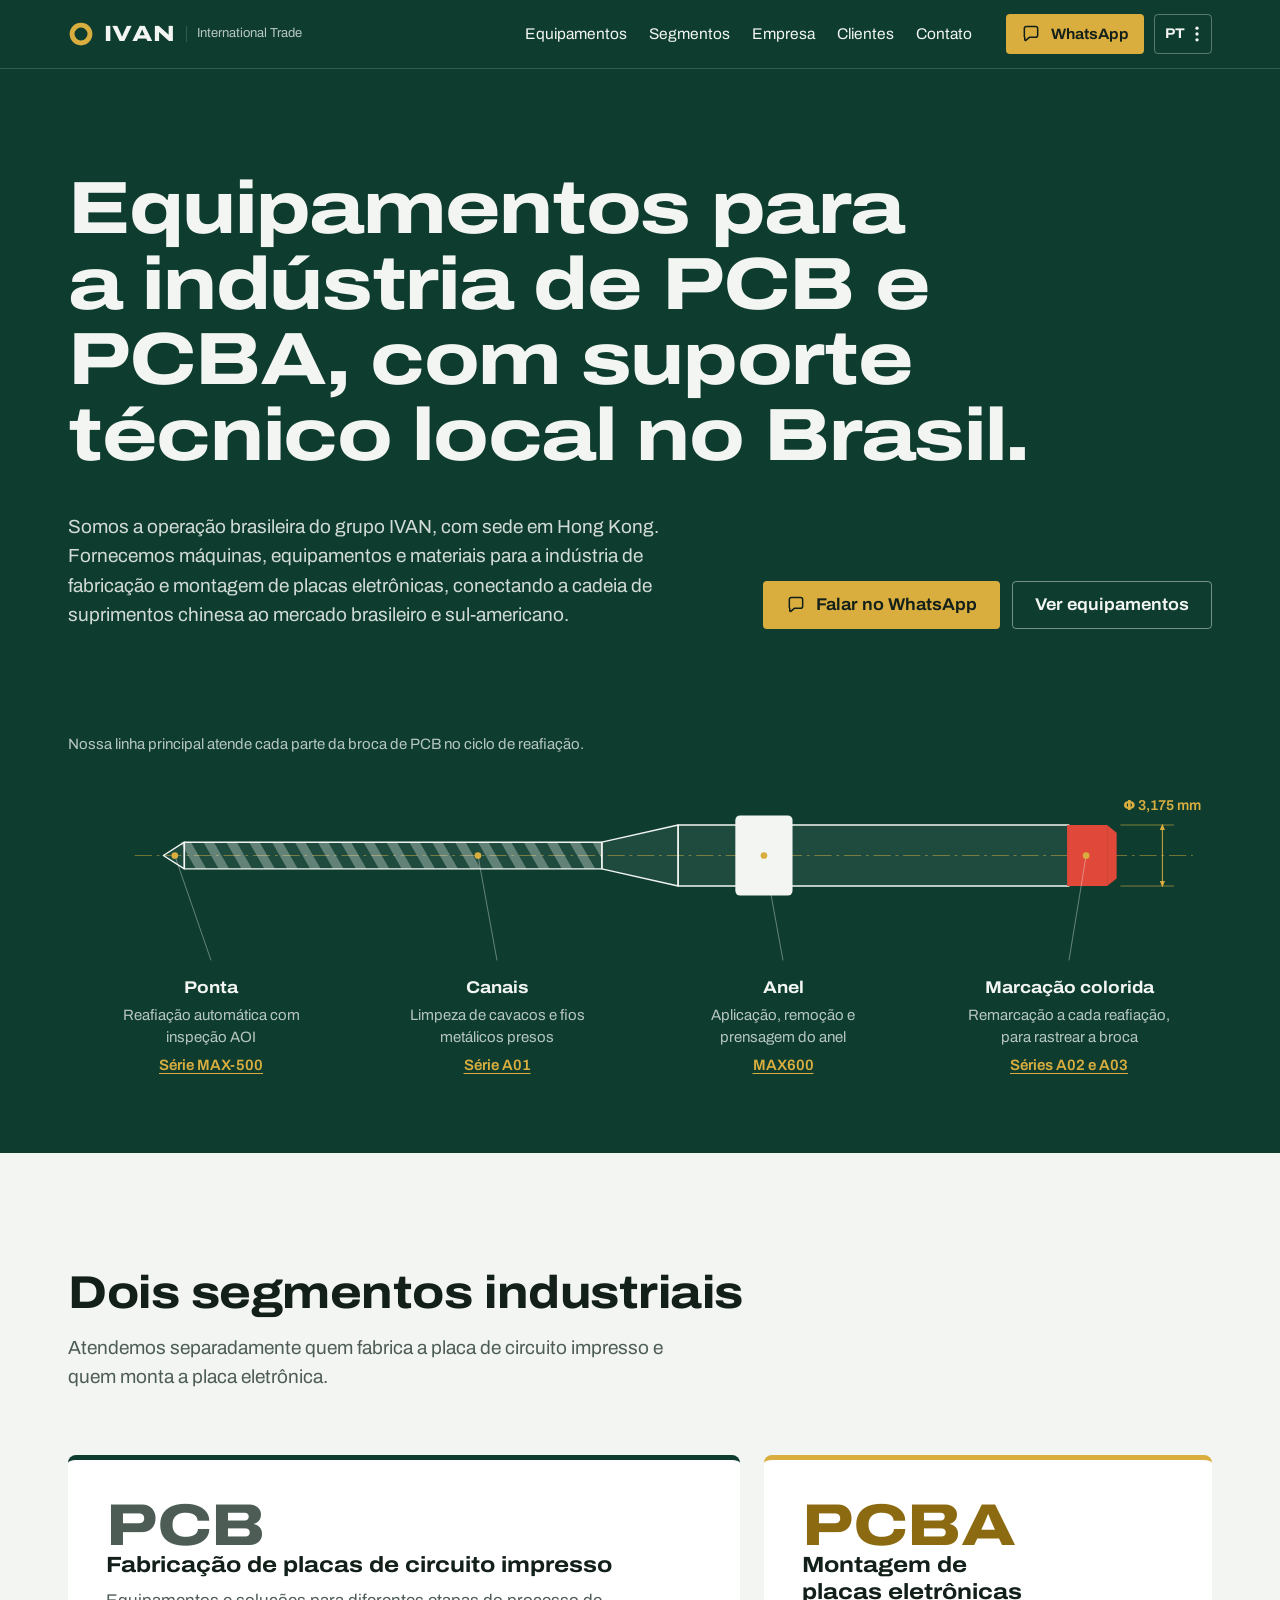
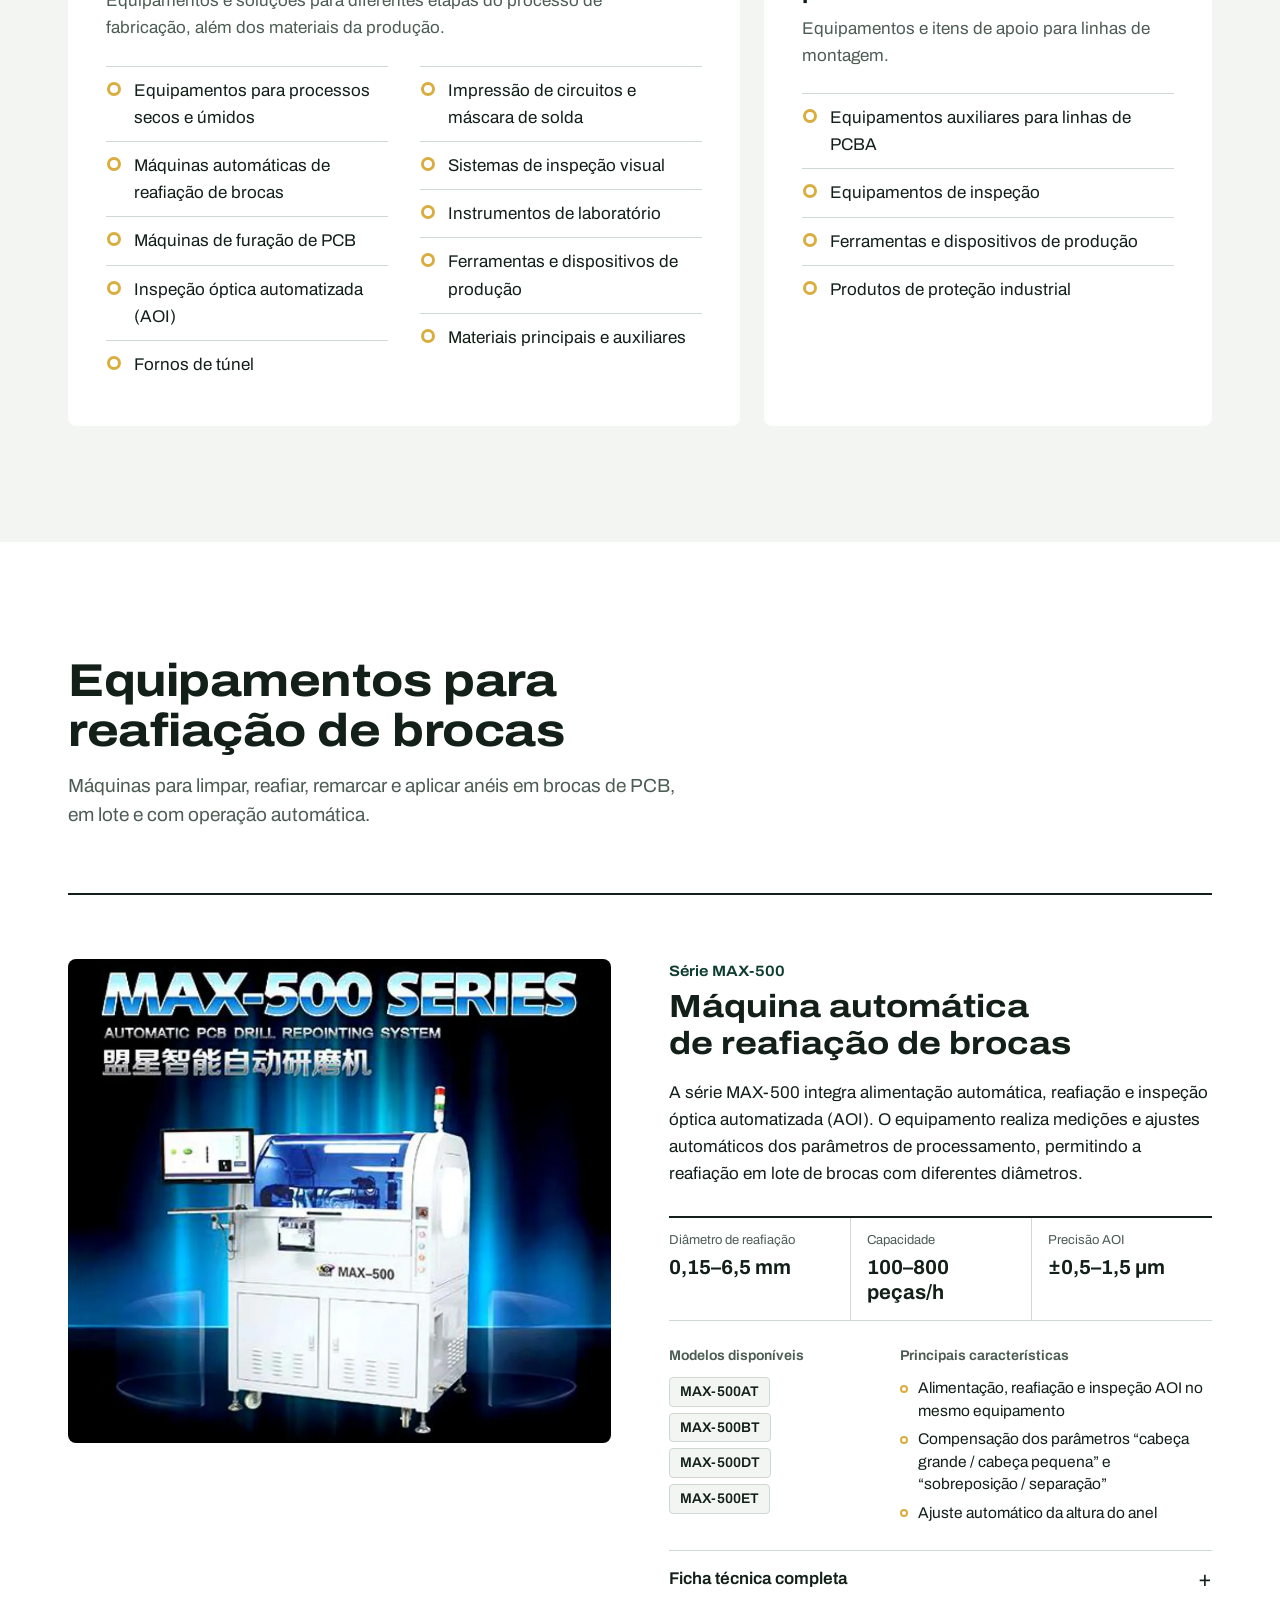
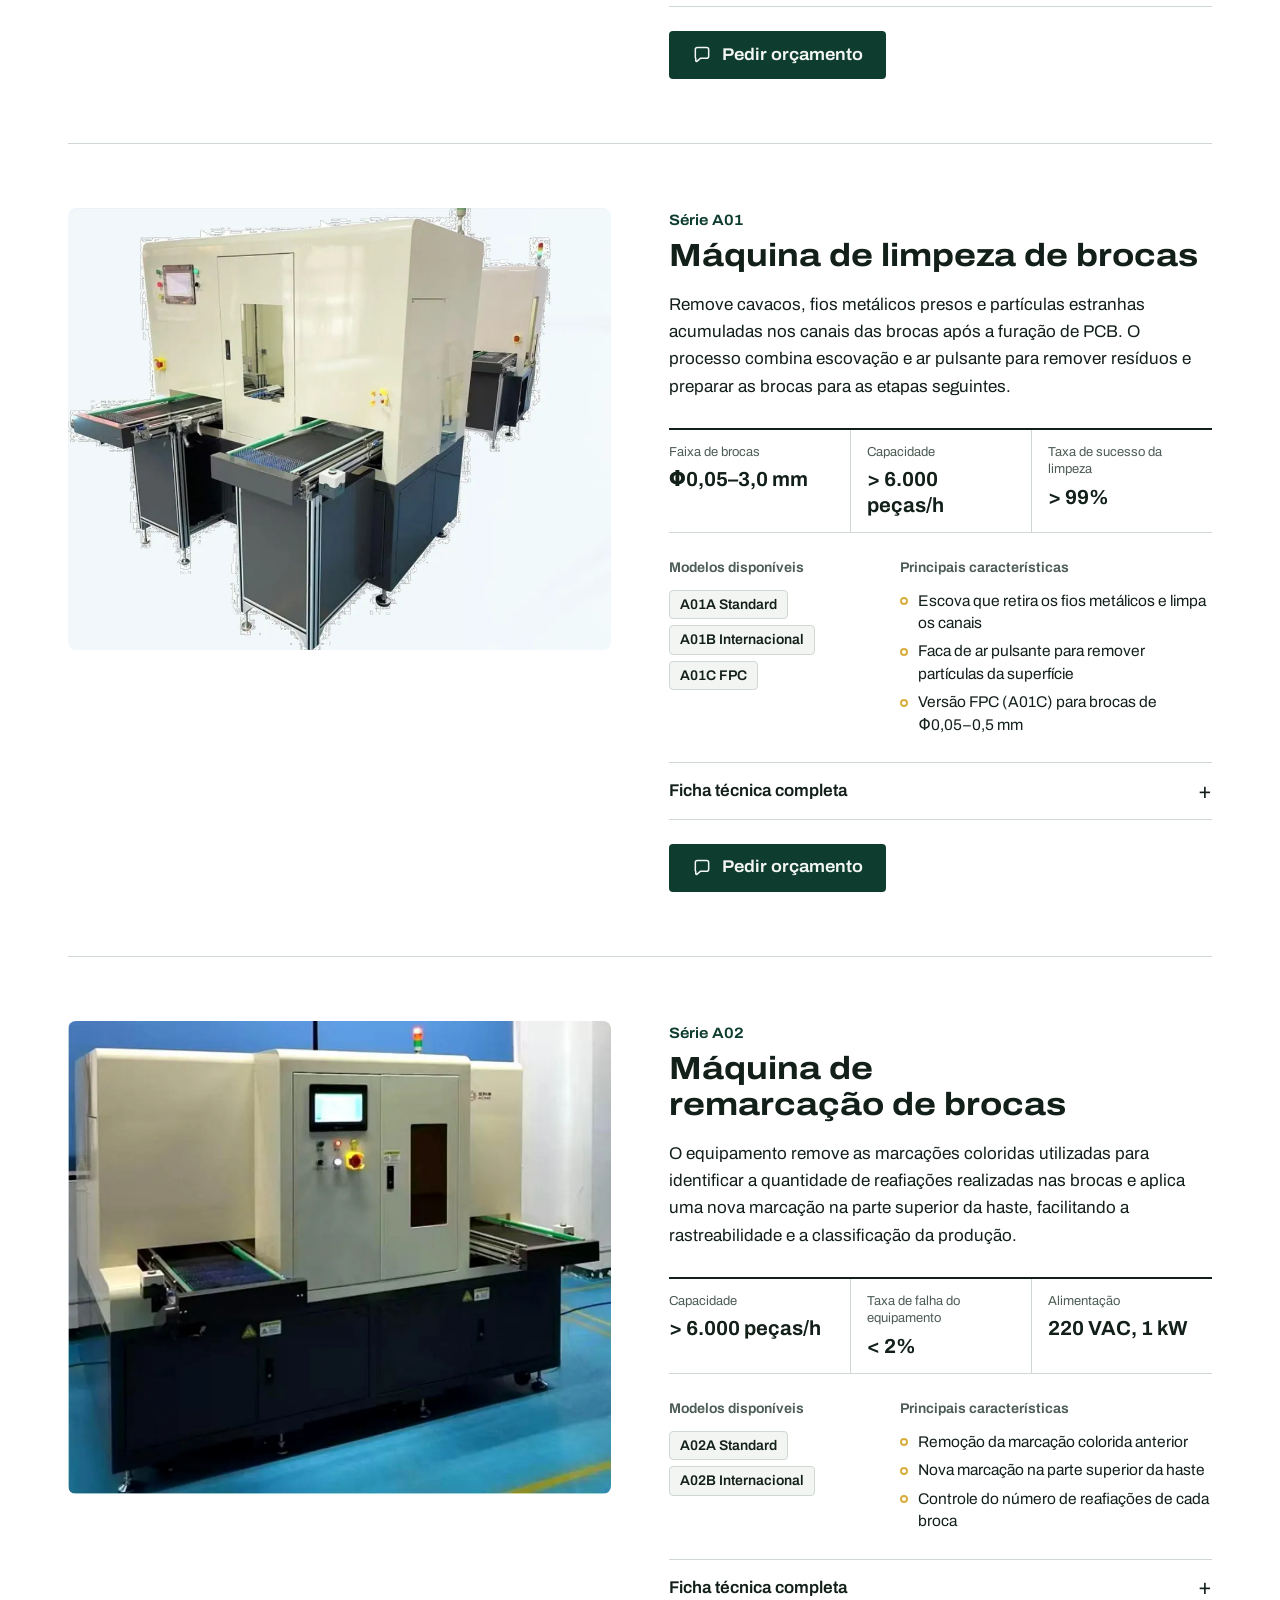
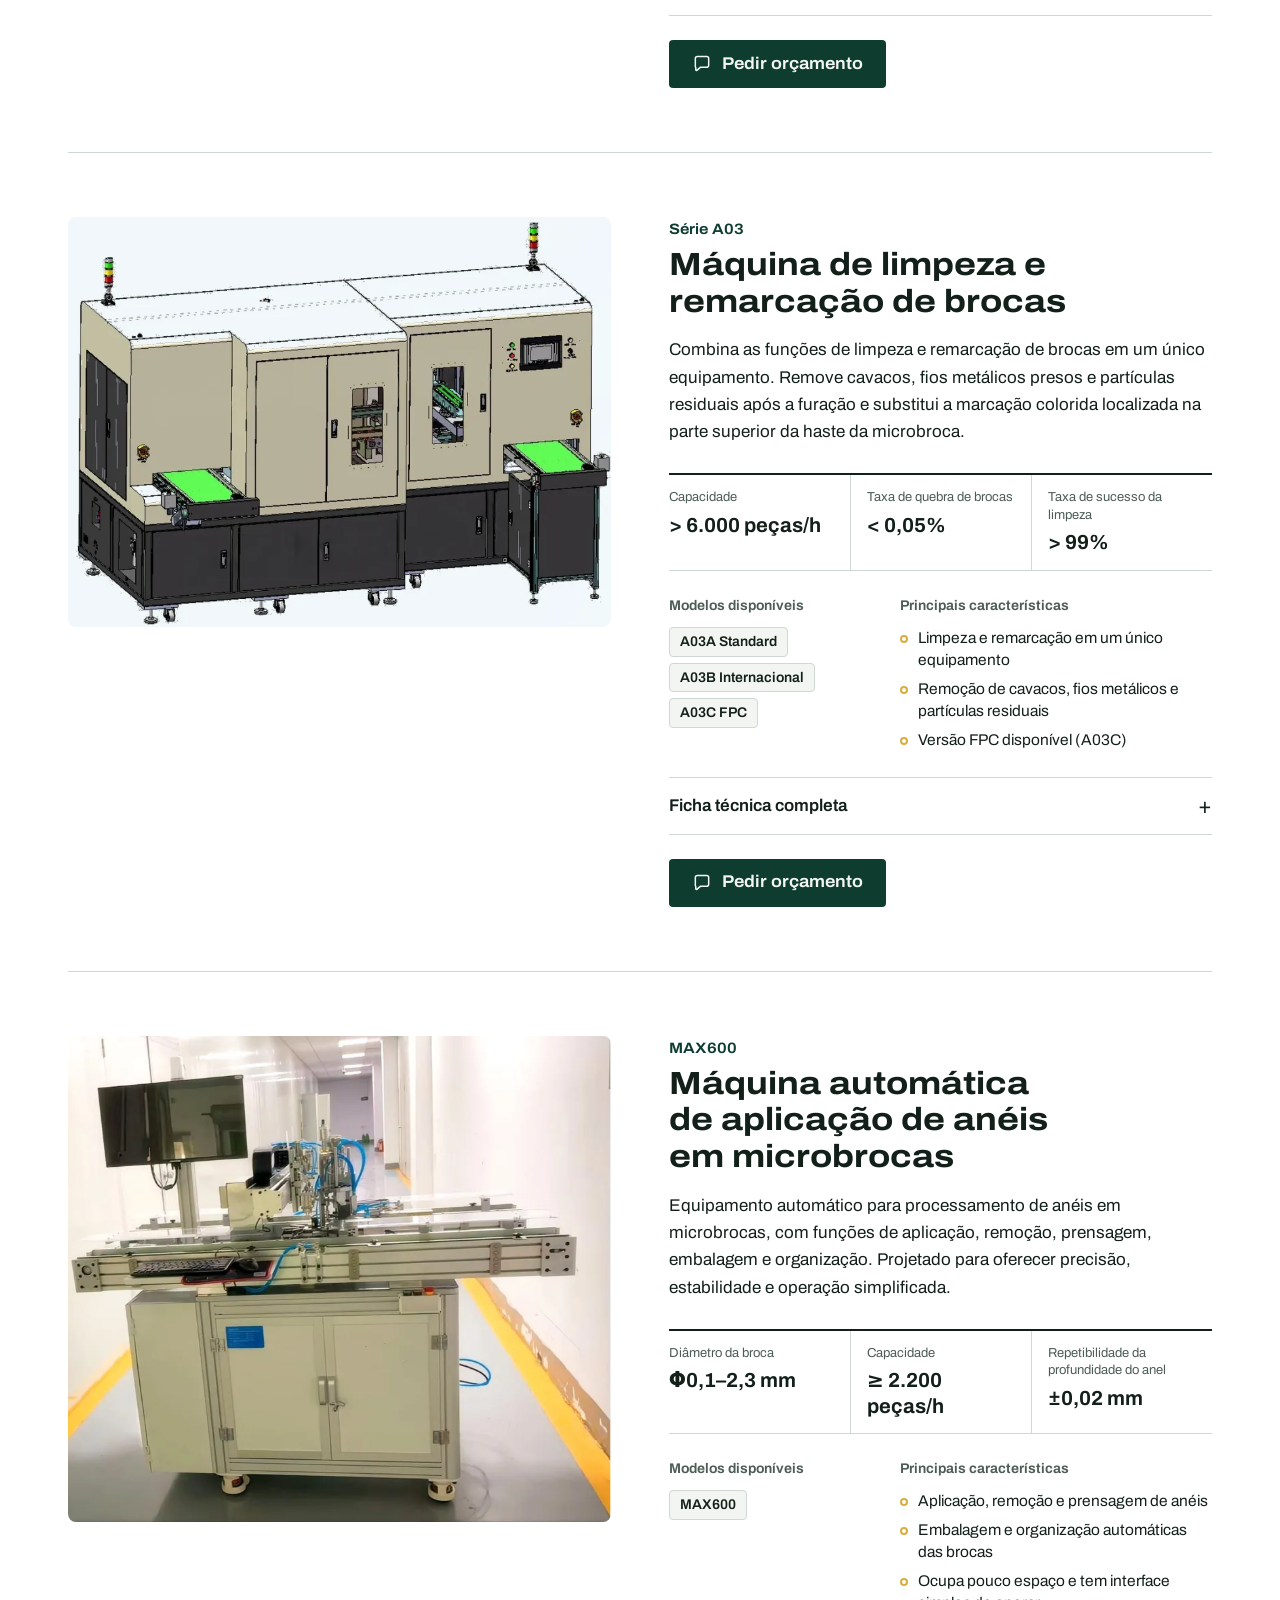
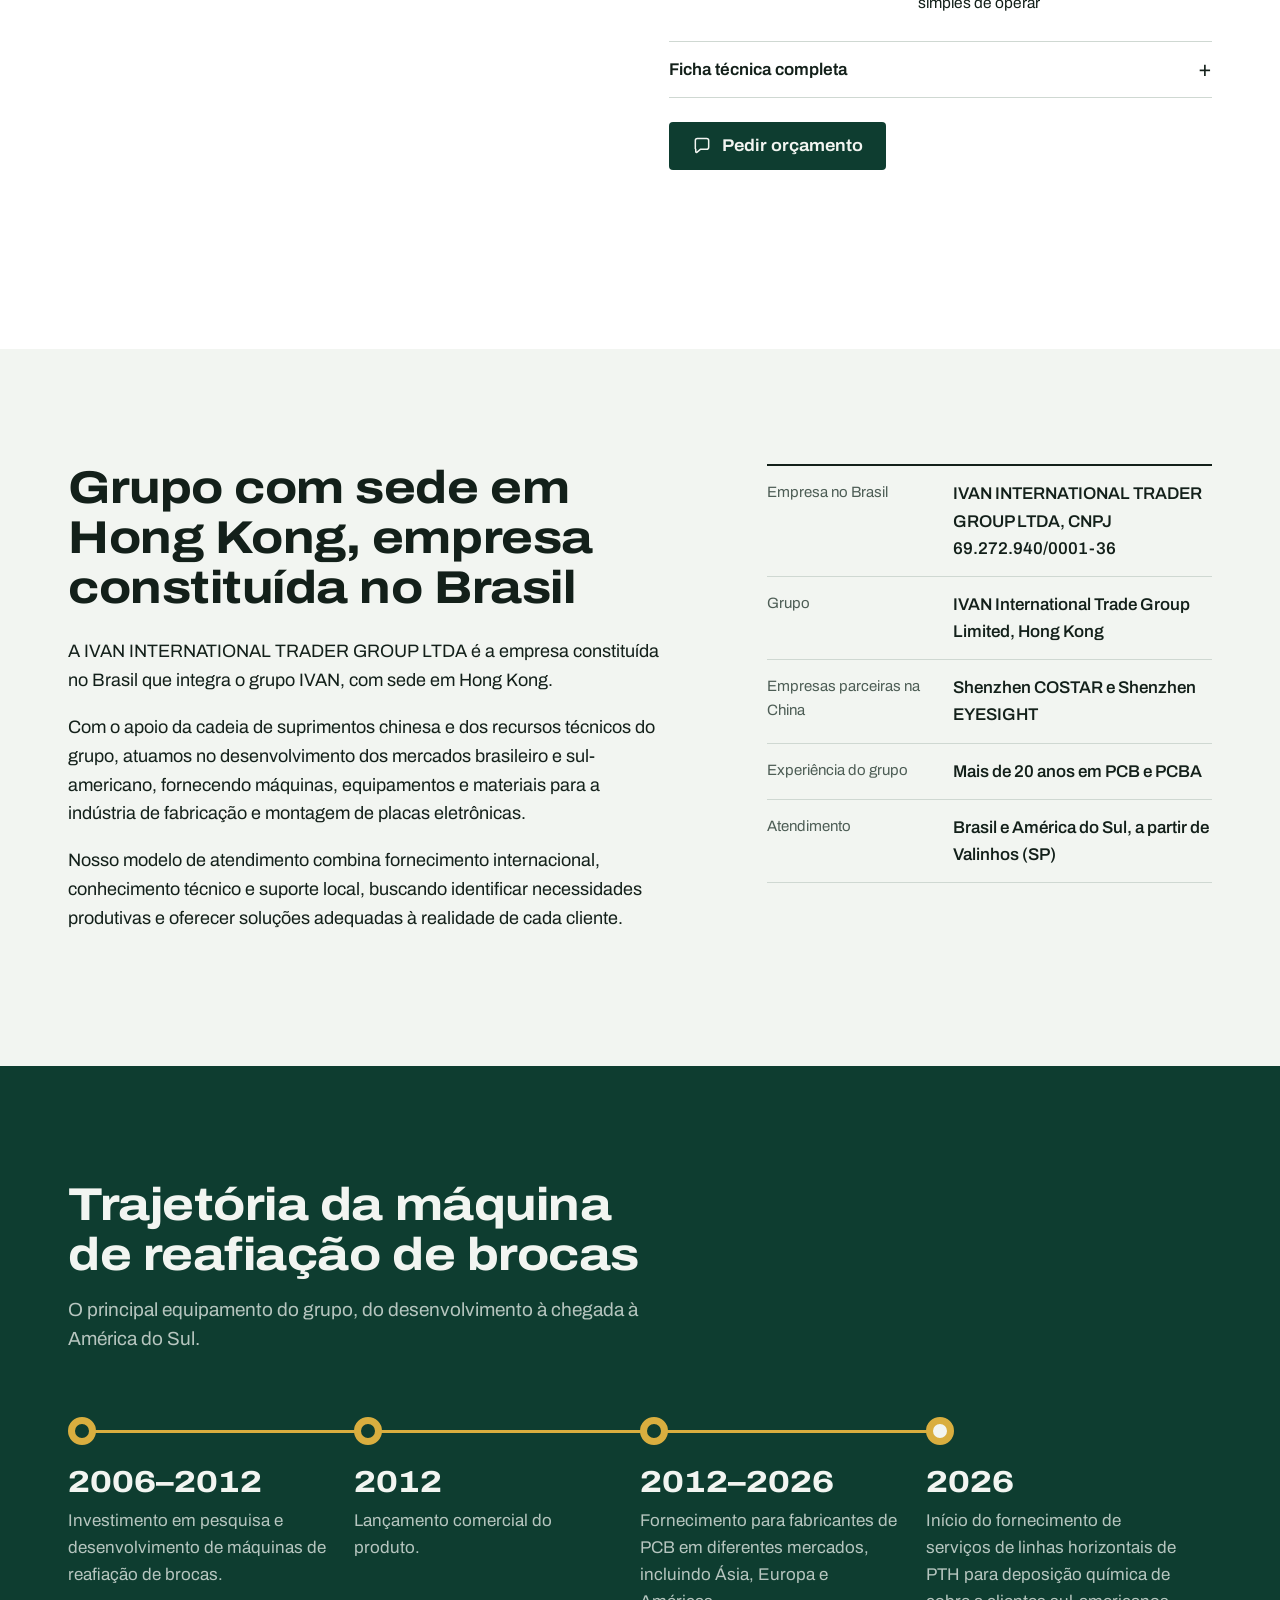
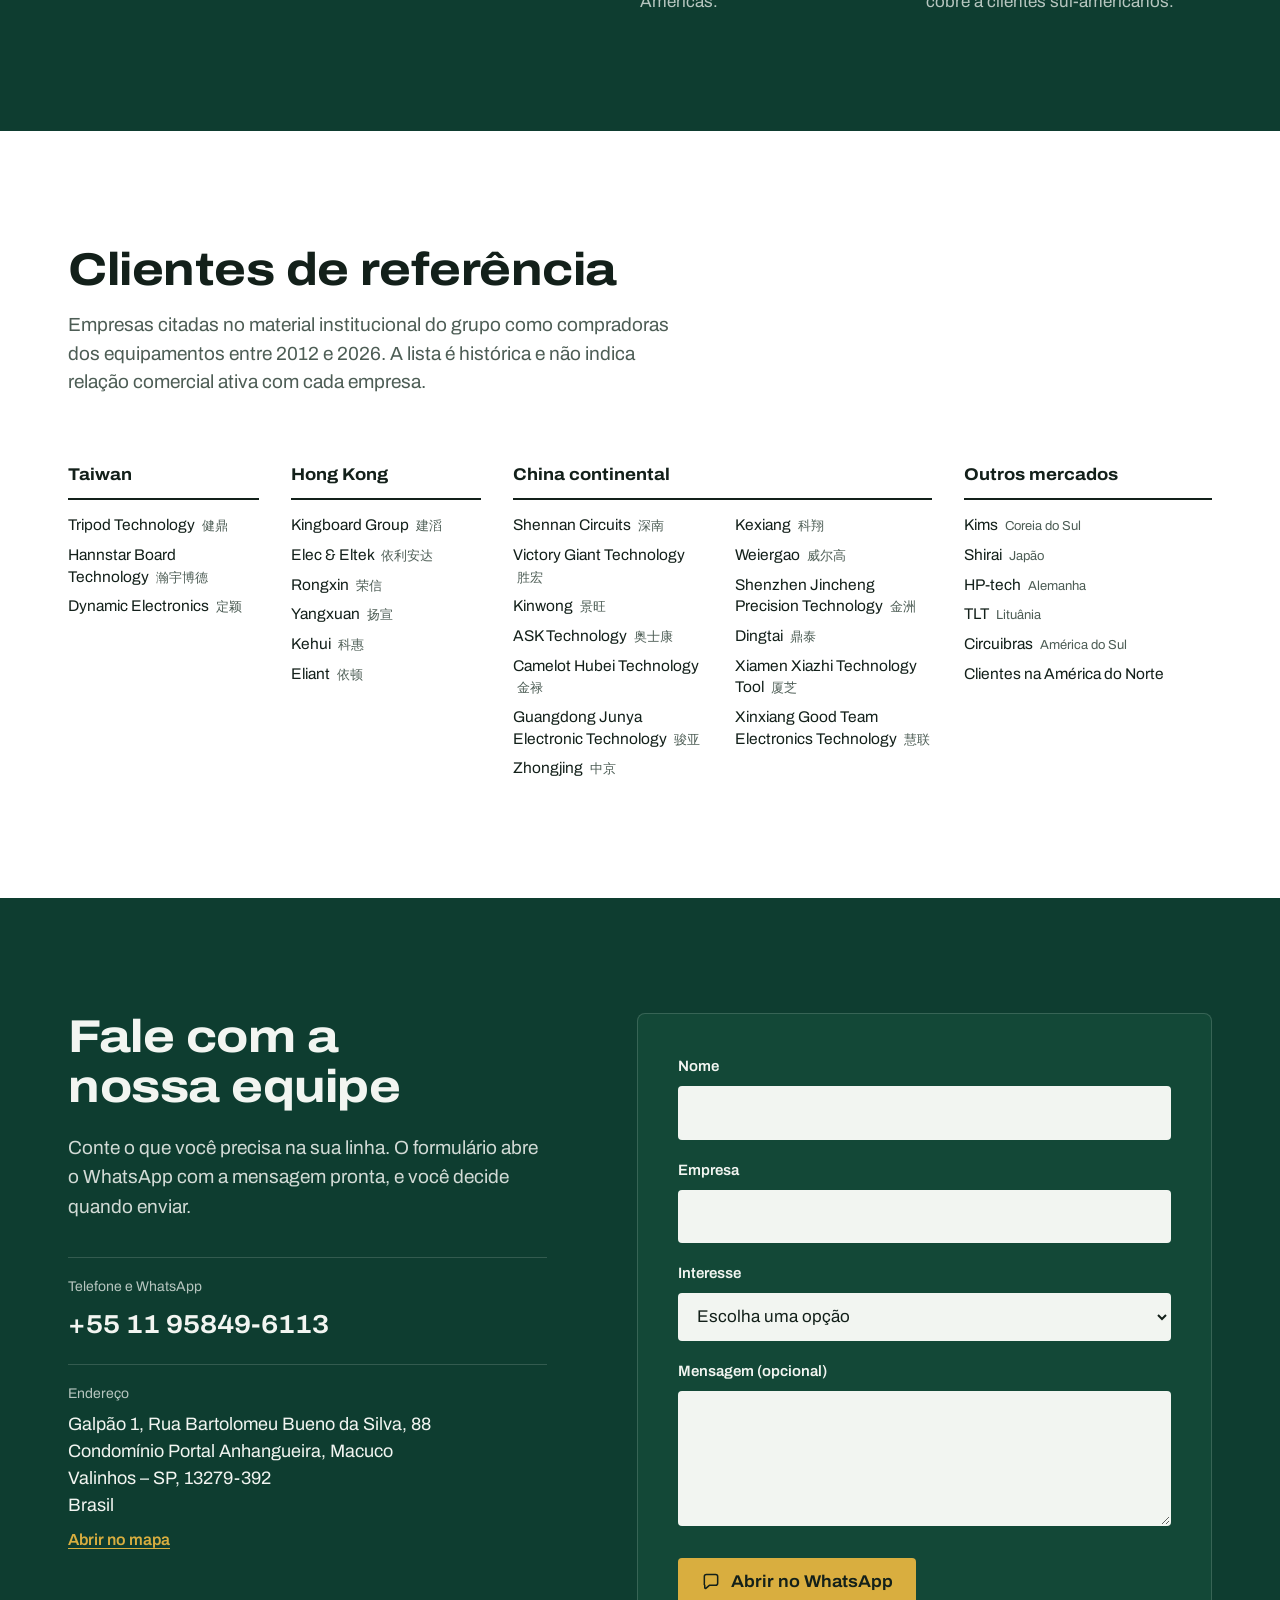
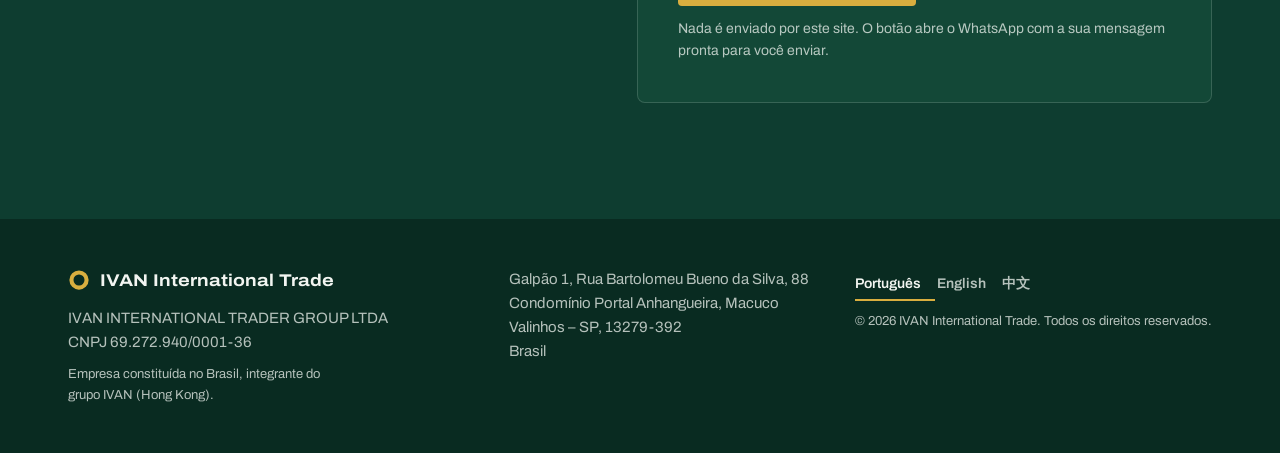
==== docs/index.html @ fa2f99bb "Add files via upload" ====
<!DOCTYPE html>
<html lang="pt-BR">
<head>
<meta charset="utf-8">
<meta name="viewport" content="width=device-width, initial-scale=1">
<title>IVAN International Trade | Equipamentos para PCB e PCBA no Brasil</title>
<meta name="description" content="Operação brasileira do grupo IVAN, com sede em Hong Kong. Máquinas de reafiação, limpeza e remarcação de brocas, aplicação de anéis e equipamentos para fabricação de PCB e montagem de PCBA, com suporte técnico local.">

<link rel="alternate" hreflang="pt-BR" href="./"><link rel="alternate" hreflang="en" href="en/"><link rel="alternate" hreflang="zh-CN" href="zh/">
<meta name="theme-color" content="#0E3D30">
<link rel="icon" href="assets/favicon.svg" type="image/svg+xml">
<link rel="apple-touch-icon" href="assets/apple-touch-icon.png">
<meta property="og:type" content="website">
<meta property="og:site_name" content="IVAN International Trade">
<meta property="og:title" content="IVAN International Trade | Equipamentos para PCB e PCBA no Brasil">
<meta property="og:description" content="Operação brasileira do grupo IVAN, com sede em Hong Kong. Máquinas de reafiação, limpeza e remarcação de brocas, aplicação de anéis e equipamentos para fabricação de PCB e montagem de PCBA, com suporte técnico local.">
<meta property="og:image" content="assets/og.jpg">
<meta property="og:image:width" content="1200">
<meta property="og:image:height" content="630">
<meta property="og:locale" content="pt_BR">
<meta name="twitter:card" content="summary_large_image">
<link rel="preload" href="assets/fonts/archivo-latin-wdth-normal.woff2" as="font" type="font/woff2" crossorigin>
<link rel="stylesheet" href="assets/css/site.css">
<script type="application/ld+json">{"@context": "https://schema.org", "@type": "Organization", "name": "IVAN INTERNATIONAL TRADER GROUP LTDA", "alternateName": "IVAN International Trade", "legalName": "IVAN INTERNATIONAL TRADER GROUP LTDA", "taxID": "69.272.940/0001-36", "description": "Empresa constituída no Brasil, integrante do grupo IVAN (Hong Kong).", "telephone": "+5511958496113", "address": {"@type": "PostalAddress", "streetAddress": "Rua Bartolomeu Bueno da Silva, 88, Galpão 1, Condomínio Portal Anhangueira", "addressLocality": "Valinhos", "addressRegion": "SP", "postalCode": "13279-392", "addressCountry": "BR"}, "areaServed": ["BR", "South America"]}</script>
</head>
<body>
<a class="skip" href="#main">Pular para o conteúdo</a>
<header class="site-header">
  <div class="wrap header-inner">
    <a class="brand" href="" aria-label="IVAN International Trade"><svg class="via" viewBox="0 0 32 32" aria-hidden="true" focusable="false"><circle cx="16" cy="16" r="11" fill="none" stroke="currentColor" stroke-width="6"/></svg><span class="brand-name">IVAN</span><span class="brand-sub">International Trade</span></a>
    <nav class="nav" aria-label="Menu"><ul><li><a href="#equipment">Equipamentos</a></li><li><a href="#segments">Segmentos</a></li><li><a href="#company">Empresa</a></li><li><a href="#customers">Clientes</a></li><li><a href="#contact">Contato</a></li></ul></nav>
    <div class="header-actions">
      <a class="btn btn-gold btn-small" href="https://wa.me/5511958496113?text=Ol%C3%A1%21%20Vim%20pelo%20site%20e%20gostaria%20de%20falar%20sobre%20equipamentos%20para%20PCB/PCBA." target="_blank" rel="noopener"><svg class="icon" viewBox="0 0 24 24" aria-hidden="true" focusable="false"><path d="M4 5.5A2.5 2.5 0 0 1 6.5 3h11A2.5 2.5 0 0 1 20 5.5v8a2.5 2.5 0 0 1-2.5 2.5H10l-4.2 3.6c-.5.4-1.3 0-1.3-.6V16A2.5 2.5 0 0 1 4 13.5z" fill="none" stroke="currentColor" stroke-width="1.8" stroke-linejoin="round"/></svg><span>WhatsApp</span></a>
      <details class="lang-menu">
        <summary title="Idioma"><span class="lang-code" aria-hidden="true">PT</span><svg class="icon" viewBox="0 0 24 24" aria-hidden="true" focusable="false"><circle cx="12" cy="5" r="2" fill="currentColor"/><circle cx="12" cy="12" r="2" fill="currentColor"/><circle cx="12" cy="19" r="2" fill="currentColor"/></svg><span class="sr-only">Idioma: Português</span></summary>
        <div class="lang-panel">
          <p class="lang-panel-title">Idioma</p>
          <ul><li><a class="lang-link" href="" hreflang="pt-BR" lang="pt-BR" aria-current="true"><span>Português</span><svg class="check" viewBox="0 0 24 24" aria-hidden="true" focusable="false"><path d="M5 12.5l4.5 4.5L19 7.5" fill="none" stroke="currentColor" stroke-width="2.2" stroke-linecap="round" stroke-linejoin="round"/></svg></a></li><li><a class="lang-link" href="en/" hreflang="en" lang="en"><span>English</span></a></li><li><a class="lang-link" href="zh/" hreflang="zh-CN" lang="zh-CN"><span>中文</span></a></li></ul>
        </div>
      </details>
    </div>
    <details class="mobile-menu">
      <summary aria-label="Menu"><svg class="icon" viewBox="0 0 24 24" aria-hidden="true" focusable="false"><path d="M4 7h16M4 12h16M4 17h16" fill="none" stroke="currentColor" stroke-width="2" stroke-linecap="round"/></svg><span class="menu-text">Menu</span></summary>
      <div class="mobile-panel">
        <ul class="mobile-nav"><li><a href="#equipment">Equipamentos</a></li><li><a href="#segments">Segmentos</a></li><li><a href="#company">Empresa</a></li><li><a href="#customers">Clientes</a></li><li><a href="#contact">Contato</a></li></ul>
        <p class="mobile-lang-title">Idioma</p>
        <ul class="langs" aria-label="Idioma"><li><a class="lang-link" href="" hreflang="pt-BR" lang="pt-BR" title="Português" aria-current="true">Português</a></li><li><a class="lang-link" href="en/" hreflang="en" lang="en" title="English">English</a></li><li><a class="lang-link" href="zh/" hreflang="zh-CN" lang="zh-CN" title="中文">中文</a></li></ul>
      </div>
    </details>
  </div>
</header>
<main id="main">
<section class="hero" aria-labelledby="hero-title">
  <div class="wrap">
    <h1 id="hero-title">Equipamentos para a indústria de PCB e PCBA, com suporte técnico local no Brasil.</h1>
    <div class="hero-row">
      <p class="lead">Somos a operação brasileira do grupo IVAN, com sede em Hong Kong. Fornecemos máquinas, equipamentos e materiais para a indústria de fabricação e montagem de placas eletrônicas, conectando a cadeia de suprimentos chinesa ao mercado brasileiro e sul-americano.</p>
      <div class="ctas">
        <a class="btn btn-gold" href="https://wa.me/5511958496113?text=Ol%C3%A1%21%20Vim%20pelo%20site%20e%20gostaria%20de%20falar%20sobre%20equipamentos%20para%20PCB/PCBA." target="_blank" rel="noopener"><svg class="icon" viewBox="0 0 24 24" aria-hidden="true" focusable="false"><path d="M4 5.5A2.5 2.5 0 0 1 6.5 3h11A2.5 2.5 0 0 1 20 5.5v8a2.5 2.5 0 0 1-2.5 2.5H10l-4.2 3.6c-.5.4-1.3 0-1.3-.6V16A2.5 2.5 0 0 1 4 13.5z" fill="none" stroke="currentColor" stroke-width="1.8" stroke-linejoin="round"/></svg><span>Falar no WhatsApp</span></a>
        <a class="btn btn-ghost" href="#equipment">Ver equipamentos</a>
      </div>
    </div>
    <figure class="drill">
      <figcaption>Nossa linha principal atende cada parte da broca de PCB no ciclo de reafiação.</figcaption>
      <svg class="drill-svg" viewBox="0 0 1200 210" role="img" aria-labelledby="drill-title">
  <title id="drill-title">Desenho técnico de uma broca de PCB, com ponta, canais, anel e marcação colorida indicados</title>
  <defs>
    <clipPath id="body-clip"><rect x="118" y="82" width="442" height="28"/></clipPath>
    <marker id="arr" viewBox="0 0 10 10" refX="5" refY="5" markerWidth="7" markerHeight="7" orient="auto-start-reverse">
      <path d="M0 1 L10 5 L0 9 z" fill="currentColor"/>
    </marker>
  </defs>
  <line class="axis" x1="70" y1="96" x2="1180" y2="96"/>
  <g class="metal">
    <polygon points="100,96 122,82 122,110"/>
    <rect x="122" y="82" width="438" height="28"/>
    <polygon points="560,82 640,64 640,128 560,110"/>
    <rect x="640" y="64" width="410" height="64"/>
  </g>
  <g class="flutes" clip-path="url(#body-clip)"><polygon points="118,82 129,82 145,110 134,110"/><polygon points="142,82 153,82 169,110 158,110"/><polygon points="166,82 177,82 193,110 182,110"/><polygon points="190,82 201,82 217,110 206,110"/><polygon points="214,82 225,82 241,110 230,110"/><polygon points="238,82 249,82 265,110 254,110"/><polygon points="262,82 273,82 289,110 278,110"/><polygon points="286,82 297,82 313,110 302,110"/><polygon points="310,82 321,82 337,110 326,110"/><polygon points="334,82 345,82 361,110 350,110"/><polygon points="358,82 369,82 385,110 374,110"/><polygon points="382,82 393,82 409,110 398,110"/><polygon points="406,82 417,82 433,110 422,110"/><polygon points="430,82 441,82 457,110 446,110"/><polygon points="454,82 465,82 481,110 470,110"/><polygon points="478,82 489,82 505,110 494,110"/><polygon points="502,82 513,82 529,110 518,110"/><polygon points="526,82 537,82 553,110 542,110"/><polygon points="550,82 561,82 577,110 566,110"/></g>
  <g class="mark"><rect x="1048" y="64" width="42" height="64"/><polygon points="1090,64 1100,72 1100,120 1090,128"/></g>
  <rect class="ring" x="700" y="54" width="60" height="84" rx="5"/>
  <g class="dim">
    <line x1="1104" y1="64" x2="1160" y2="64"/><line x1="1104" y1="128" x2="1160" y2="128"/>
    <line class="dim-line" x1="1148" y1="66" x2="1148" y2="126" marker-start="url(#arr)" marker-end="url(#arr)"/>
    <text x="1148" y="48" text-anchor="middle">Φ 3,175 mm</text>
  </g>
  <g class="leaders"><line x1="112" y1="96" x2="150" y2="206"/><line x1="430" y1="96" x2="450" y2="206"/><line x1="730" y1="96" x2="750" y2="206"/><line x1="1068" y1="96" x2="1050" y2="206"/></g>
  <g class="dots"><circle cx="112" cy="96" r="3.5"/><circle cx="430" cy="96" r="3.5"/><circle cx="730" cy="96" r="3.5"/><circle cx="1068" cy="96" r="3.5"/></g>
</svg>
      <ul class="callouts"><li><strong>Ponta</strong><span>Reafiação automática com inspeção AOI</span><a href="#max-500">Série MAX-500</a></li><li><strong>Canais</strong><span>Limpeza de cavacos e fios metálicos presos</span><a href="#a01">Série A01</a></li><li><strong>Anel</strong><span>Aplicação, remoção e prensagem do anel</span><a href="#max600">MAX600</a></li><li><strong>Marcação colorida</strong><span>Remarcação a cada reafiação, para rastrear a broca</span><a href="#a02">Séries A02 e A03</a></li></ul>
    </figure>
  </div>
</section>
<section id="segments" class="section segments" aria-labelledby="seg-title">
  <div class="wrap">
    <div class="section-head">
      <h2 id="seg-title">Dois segmentos industriais</h2>
      <p>Atendemos separadamente quem fabrica a placa de circuito impresso e quem monta a placa eletrônica.</p>
    </div>
    <div class="seg-grid">
      <article class="seg seg-pcb" aria-labelledby="seg-pcb-title">
        <p class="seg-code" aria-hidden="true">PCB</p>
        <h3 id="seg-pcb-title">Fabricação de placas de circuito impresso <span class="sr-only">(PCB)</span></h3>
        <p>Equipamentos e soluções para diferentes etapas do processo de fabricação, além dos materiais da produção.</p>
        <ul class="ticks two-col"><li>Equipamentos para processos secos e úmidos</li><li>Máquinas automáticas de reafiação de brocas</li><li>Máquinas de furação de PCB</li><li>Inspeção óptica automatizada (AOI)</li><li>Fornos de túnel</li><li>Impressão de circuitos e máscara de solda</li><li>Sistemas de inspeção visual</li><li>Instrumentos de laboratório</li><li>Ferramentas e dispositivos de produção</li><li>Materiais principais e auxiliares</li></ul>
      </article>
      <article class="seg seg-pcba" aria-labelledby="seg-pcba-title">
        <p class="seg-code" aria-hidden="true">PCBA</p>
        <h3 id="seg-pcba-title">Montagem de placas eletrônicas <span class="sr-only">(PCBA)</span></h3>
        <p>Equipamentos e itens de apoio para linhas de montagem.</p>
        <ul class="ticks"><li>Equipamentos auxiliares para linhas de PCBA</li><li>Equipamentos de inspeção</li><li>Ferramentas e dispositivos de produção</li><li>Produtos de proteção industrial</li></ul>
      </article>
    </div>
  </div>
</section>
<section id="equipment" class="section products" aria-labelledby="prod-title">
  <div class="wrap">
    <div class="section-head">
      <h2 id="prod-title">Equipamentos para reafiação de brocas</h2>
      <p>Máquinas para limpar, reafiar, remarcar e aplicar anéis em brocas de PCB, em lote e com operação automática.</p>
    </div>
    <article id="max-500" class="product" aria-labelledby="max-500-title">
      <div class="product-media">
        <img src="assets/img/max-500.webp" width="954" height="849" alt="Máquina automática de reafiação de brocas Série MAX-500" loading="eager" decoding="async">
      </div>
      <div class="product-body">
        <p class="series">Série MAX-500</p>
        <h3 id="max-500-title">Máquina automática de reafiação de brocas</h3>
        <p class="product-text">A série MAX-500 integra alimentação automática, reafiação e inspeção óptica automatizada (AOI). O equipamento realiza medições e ajustes automáticos dos parâmetros de processamento, permitindo a reafiação em lote de brocas com diferentes diâmetros.</p>
        <dl class="highlights"><div><dt>Diâmetro de reafiação</dt><dd>0,15–6,5 mm</dd></div><div><dt>Capacidade</dt><dd>100–800 peças/h</dd></div><div><dt>Precisão AOI</dt><dd>±0,5–1,5 µm</dd></div></dl>
        <div class="product-meta">
          <div>
            <h4>Modelos disponíveis</h4>
            <ul class="models"><li>MAX-500AT</li><li>MAX-500BT</li><li>MAX-500DT</li><li>MAX-500ET</li></ul>
          </div>
          <div>
            <h4>Principais características</h4>
            <ul class="features"><li>Alimentação, reafiação e inspeção AOI no mesmo equipamento</li><li>Compensação dos parâmetros “cabeça grande / cabeça pequena” e “sobreposição / separação”</li><li>Ajuste automático da altura do anel</li></ul>
          </div>
        </div>
        <div class="product-actions">
          <details class="specs">
            <summary>Ficha técnica completa</summary>
            <table><tbody><tr><th scope="row">Modelos</th><td>MAX-500AT / BT / DT / ET</td></tr><tr><th scope="row">Diâmetro de reafiação</th><td>0,15–6,5 mm</td></tr><tr><th scope="row">Capacidade</th><td>100–800 peças/h, conforme diâmetro e especificação</td></tr><tr><th scope="row">Precisão AOI</th><td>±0,5–1,5 µm</td></tr><tr><th scope="row">Precisão de avanço</th><td>±2–6 µm</td></tr><tr><th scope="row">Precisão de calibração do anel</th><td>±0,05 mm</td></tr><tr><th scope="row">Dimensões (C × L × A)</th><td>1185 × 1130 × 1705 mm</td></tr><tr><th scope="row">Peso</th><td>700 kg</td></tr><tr><th scope="row">Alimentação</th><td>220 VAC, 50/60 Hz (400 W/H)</td></tr><tr><th scope="row">Ar comprimido</th><td>5–7,5 kg/cm²</td></tr></tbody></table>
          </details>
          <a class="btn btn-ink quote-btn" data-product="max-500" href="https://wa.me/5511958496113?text=Ol%C3%A1%21%20Vim%20pelo%20site%20e%20gostaria%20de%20um%20or%C3%A7amento%3A%20M%C3%A1quina%20autom%C3%A1tica%20de%20reafia%C3%A7%C3%A3o%20de%20brocas%20%28S%C3%A9rie%20MAX-500%29." target="_blank" rel="noopener"><svg class="icon" viewBox="0 0 24 24" aria-hidden="true" focusable="false"><path d="M4 5.5A2.5 2.5 0 0 1 6.5 3h11A2.5 2.5 0 0 1 20 5.5v8a2.5 2.5 0 0 1-2.5 2.5H10l-4.2 3.6c-.5.4-1.3 0-1.3-.6V16A2.5 2.5 0 0 1 4 13.5z" fill="none" stroke="currentColor" stroke-width="1.8" stroke-linejoin="round"/></svg><span>Pedir orçamento</span></a>
        </div>
      </div>
    </article><article id="a01" class="product" aria-labelledby="a01-title">
      <div class="product-media">
        <img src="assets/img/a01.webp" width="960" height="781" alt="Máquina de limpeza de brocas Série A01" loading="lazy" decoding="async">
      </div>
      <div class="product-body">
        <p class="series">Série A01</p>
        <h3 id="a01-title">Máquina de limpeza de brocas</h3>
        <p class="product-text">Remove cavacos, fios metálicos presos e partículas estranhas acumuladas nos canais das brocas após a furação de PCB. O processo combina escovação e ar pulsante para remover resíduos e preparar as brocas para as etapas seguintes.</p>
        <dl class="highlights"><div><dt>Faixa de brocas</dt><dd>Φ0,05–3,0 mm</dd></div><div><dt>Capacidade</dt><dd>&gt; 6.000 peças/h</dd></div><div><dt>Taxa de sucesso da limpeza</dt><dd>&gt; 99%</dd></div></dl>
        <div class="product-meta">
          <div>
            <h4>Modelos disponíveis</h4>
            <ul class="models"><li>A01A Standard</li><li>A01B Internacional</li><li>A01C FPC</li></ul>
          </div>
          <div>
            <h4>Principais características</h4>
            <ul class="features"><li>Escova que retira os fios metálicos e limpa os canais</li><li>Faca de ar pulsante para remover partículas da superfície</li><li>Versão FPC (A01C) para brocas de Φ0,05–0,5 mm</li></ul>
          </div>
        </div>
        <div class="product-actions">
          <details class="specs">
            <summary>Ficha técnica completa</summary>
            <table><tbody><tr><th scope="row">Modelos</th><td>A01A Standard / A01B Internacional / A01C FPC</td></tr><tr><th scope="row">Faixa de brocas</th><td>Φ0,05–3,0 mm</td></tr><tr><th scope="row">Faixa FPC</th><td>Φ0,05–0,5 mm</td></tr><tr><th scope="row">Capacidade</th><td>&gt; 6.000 UPH (peças/h)</td></tr><tr><th scope="row">Taxa de quebra de brocas</th><td>&lt; 0,05%</td></tr><tr><th scope="row">Taxa de sucesso da limpeza</th><td>&gt; 99%</td></tr><tr><th scope="row">Taxa de falha do equipamento</th><td>&lt; 2%</td></tr><tr><th scope="row">Peso</th><td>850 kg</td></tr><tr><th scope="row">Alimentação</th><td>220 VAC, 50 Hz, 2 kW</td></tr><tr><th scope="row">Ar comprimido</th><td>5–7,5 kg/cm²</td></tr><tr><th scope="row">Área mínima (C × L × A)</th><td>1,8 × 1,7 × 2,2 m</td></tr></tbody></table>
          </details>
          <a class="btn btn-ink quote-btn" data-product="a01" href="https://wa.me/5511958496113?text=Ol%C3%A1%21%20Vim%20pelo%20site%20e%20gostaria%20de%20um%20or%C3%A7amento%3A%20M%C3%A1quina%20de%20limpeza%20de%20brocas%20%28S%C3%A9rie%20A01%29." target="_blank" rel="noopener"><svg class="icon" viewBox="0 0 24 24" aria-hidden="true" focusable="false"><path d="M4 5.5A2.5 2.5 0 0 1 6.5 3h11A2.5 2.5 0 0 1 20 5.5v8a2.5 2.5 0 0 1-2.5 2.5H10l-4.2 3.6c-.5.4-1.3 0-1.3-.6V16A2.5 2.5 0 0 1 4 13.5z" fill="none" stroke="currentColor" stroke-width="1.8" stroke-linejoin="round"/></svg><span>Pedir orçamento</span></a>
        </div>
      </div>
    </article><article id="a02" class="product" aria-labelledby="a02-title">
      <div class="product-media">
        <img src="assets/img/a02.webp" width="915" height="798" alt="Máquina de remarcação de brocas Série A02" loading="lazy" decoding="async">
      </div>
      <div class="product-body">
        <p class="series">Série A02</p>
        <h3 id="a02-title">Máquina de remarcação de brocas</h3>
        <p class="product-text">O equipamento remove as marcações coloridas utilizadas para identificar a quantidade de reafiações realizadas nas brocas e aplica uma nova marcação na parte superior da haste, facilitando a rastreabilidade e a classificação da produção.</p>
        <dl class="highlights"><div><dt>Capacidade</dt><dd>&gt; 6.000 peças/h</dd></div><div><dt>Taxa de falha do equipamento</dt><dd>&lt; 2%</dd></div><div><dt>Alimentação</dt><dd>220 VAC, 1 kW</dd></div></dl>
        <div class="product-meta">
          <div>
            <h4>Modelos disponíveis</h4>
            <ul class="models"><li>A02A Standard</li><li>A02B Internacional</li></ul>
          </div>
          <div>
            <h4>Principais características</h4>
            <ul class="features"><li>Remoção da marcação colorida anterior</li><li>Nova marcação na parte superior da haste</li><li>Controle do número de reafiações de cada broca</li></ul>
          </div>
        </div>
        <div class="product-actions">
          <details class="specs">
            <summary>Ficha técnica completa</summary>
            <table><tbody><tr><th scope="row">Modelos</th><td>A02A Standard / A02B Internacional</td></tr><tr><th scope="row">Capacidade</th><td>&gt; 6.000 UPH (peças/h)</td></tr><tr><th scope="row">Taxa de falha do equipamento</th><td>&lt; 2%</td></tr><tr><th scope="row">Peso</th><td>1000 kg</td></tr><tr><th scope="row">Alimentação</th><td>220 VAC, 50 Hz, 1 kW</td></tr><tr><th scope="row">Ar comprimido</th><td>5–7,5 kg/cm²</td></tr><tr><th scope="row">Área mínima (C × L × A)</th><td>2,2 × 1,7 × 2,2 m</td></tr></tbody></table>
          </details>
          <a class="btn btn-ink quote-btn" data-product="a02" href="https://wa.me/5511958496113?text=Ol%C3%A1%21%20Vim%20pelo%20site%20e%20gostaria%20de%20um%20or%C3%A7amento%3A%20M%C3%A1quina%20de%20remarca%C3%A7%C3%A3o%20de%20brocas%20%28S%C3%A9rie%20A02%29." target="_blank" rel="noopener"><svg class="icon" viewBox="0 0 24 24" aria-hidden="true" focusable="false"><path d="M4 5.5A2.5 2.5 0 0 1 6.5 3h11A2.5 2.5 0 0 1 20 5.5v8a2.5 2.5 0 0 1-2.5 2.5H10l-4.2 3.6c-.5.4-1.3 0-1.3-.6V16A2.5 2.5 0 0 1 4 13.5z" fill="none" stroke="currentColor" stroke-width="1.8" stroke-linejoin="round"/></svg><span>Pedir orçamento</span></a>
        </div>
      </div>
    </article><article id="a03" class="product" aria-labelledby="a03-title">
      <div class="product-media">
        <img src="assets/img/a03.webp" width="870" height="657" alt="Máquina de limpeza e remarcação de brocas Série A03" loading="lazy" decoding="async">
      </div>
      <div class="product-body">
        <p class="series">Série A03</p>
        <h3 id="a03-title">Máquina de limpeza e remarcação de brocas</h3>
        <p class="product-text">Combina as funções de limpeza e remarcação de brocas em um único equipamento. Remove cavacos, fios metálicos presos e partículas residuais após a furação e substitui a marcação colorida localizada na parte superior da haste da microbroca.</p>
        <dl class="highlights"><div><dt>Capacidade</dt><dd>&gt; 6.000 peças/h</dd></div><div><dt>Taxa de quebra de brocas</dt><dd>&lt; 0,05%</dd></div><div><dt>Taxa de sucesso da limpeza</dt><dd>&gt; 99%</dd></div></dl>
        <div class="product-meta">
          <div>
            <h4>Modelos disponíveis</h4>
            <ul class="models"><li>A03A Standard</li><li>A03B Internacional</li><li>A03C FPC</li></ul>
          </div>
          <div>
            <h4>Principais características</h4>
            <ul class="features"><li>Limpeza e remarcação em um único equipamento</li><li>Remoção de cavacos, fios metálicos e partículas residuais</li><li>Versão FPC disponível (A03C)</li></ul>
          </div>
        </div>
        <div class="product-actions">
          <details class="specs">
            <summary>Ficha técnica completa</summary>
            <table><tbody><tr><th scope="row">Modelos</th><td>A03A Standard / A03B Internacional / A03C FPC</td></tr><tr><th scope="row">Capacidade</th><td>&gt; 6.000 UPH (peças/h)</td></tr><tr><th scope="row">Taxa de quebra de brocas</th><td>&lt; 0,05%</td></tr><tr><th scope="row">Taxa de sucesso da limpeza</th><td>&gt; 99%</td></tr><tr><th scope="row">Taxa de falha do equipamento</th><td>&lt; 2%</td></tr><tr><th scope="row">Peso</th><td>1500 kg</td></tr><tr><th scope="row">Alimentação</th><td>220 VAC, 50 Hz, 3 kW</td></tr><tr><th scope="row">Ar comprimido</th><td>5–7,5 kg/cm²</td></tr><tr><th scope="row">Área mínima (C × L × A)</th><td>3 × 1,7 × 2,2 m</td></tr></tbody></table>
          </details>
          <a class="btn btn-ink quote-btn" data-product="a03" href="https://wa.me/5511958496113?text=Ol%C3%A1%21%20Vim%20pelo%20site%20e%20gostaria%20de%20um%20or%C3%A7amento%3A%20M%C3%A1quina%20de%20limpeza%20e%20remarca%C3%A7%C3%A3o%20de%20brocas%20%28S%C3%A9rie%20A03%29." target="_blank" rel="noopener"><svg class="icon" viewBox="0 0 24 24" aria-hidden="true" focusable="false"><path d="M4 5.5A2.5 2.5 0 0 1 6.5 3h11A2.5 2.5 0 0 1 20 5.5v8a2.5 2.5 0 0 1-2.5 2.5H10l-4.2 3.6c-.5.4-1.3 0-1.3-.6V16A2.5 2.5 0 0 1 4 13.5z" fill="none" stroke="currentColor" stroke-width="1.8" stroke-linejoin="round"/></svg><span>Pedir orçamento</span></a>
        </div>
      </div>
    </article><article id="max600" class="product" aria-labelledby="max600-title">
      <div class="product-media">
        <img src="assets/img/max600.webp" width="801" height="717" alt="Máquina automática de aplicação de anéis em microbrocas MAX600" loading="lazy" decoding="async">
      </div>
      <div class="product-body">
        <p class="series">MAX600</p>
        <h3 id="max600-title">Máquina automática de aplicação de anéis em microbrocas</h3>
        <p class="product-text">Equipamento automático para processamento de anéis em microbrocas, com funções de aplicação, remoção, prensagem, embalagem e organização. Projetado para oferecer precisão, estabilidade e operação simplificada.</p>
        <dl class="highlights"><div><dt>Diâmetro da broca</dt><dd>Φ0,1–2,3 mm</dd></div><div><dt>Capacidade</dt><dd>≥ 2.200 peças/h</dd></div><div><dt>Repetibilidade da profundidade do anel</dt><dd>±0,02 mm</dd></div></dl>
        <div class="product-meta">
          <div>
            <h4>Modelos disponíveis</h4>
            <ul class="models"><li>MAX600</li></ul>
          </div>
          <div>
            <h4>Principais características</h4>
            <ul class="features"><li>Aplicação, remoção e prensagem de anéis</li><li>Embalagem e organização automáticas das brocas</li><li>Ocupa pouco espaço e tem interface simples de operar</li></ul>
          </div>
        </div>
        <div class="product-actions">
          <details class="specs">
            <summary>Ficha técnica completa</summary>
            <table><tbody><tr><th scope="row">Modelo</th><td>MAX600</td></tr><tr><th scope="row">Diâmetro da broca</th><td>Φ0,1–Φ2,3 mm</td></tr><tr><th scope="row">Diâmetro da haste</th><td>Φ3,175 mm</td></tr><tr><th scope="row">Repetibilidade da profundidade do anel</th><td>±0,02 mm</td></tr><tr><th scope="row">Repetibilidade da detecção do diâmetro externo</th><td>±0,02 mm</td></tr><tr><th scope="row">Capacidade</th><td>UPH ≥ 2.200 peças</td></tr><tr><th scope="row">Dimensões (C × L × A)</th><td>1600 × 800 × 1500 mm</td></tr><tr><th scope="row">Peso</th><td>600 kg</td></tr><tr><th scope="row">Tensão</th><td>AC 200 V / 50 Hz</td></tr></tbody></table>
          </details>
          <a class="btn btn-ink quote-btn" data-product="max600" href="https://wa.me/5511958496113?text=Ol%C3%A1%21%20Vim%20pelo%20site%20e%20gostaria%20de%20um%20or%C3%A7amento%3A%20M%C3%A1quina%20autom%C3%A1tica%20de%20aplica%C3%A7%C3%A3o%20de%20an%C3%A9is%20em%20microbrocas%20%28MAX600%29." target="_blank" rel="noopener"><svg class="icon" viewBox="0 0 24 24" aria-hidden="true" focusable="false"><path d="M4 5.5A2.5 2.5 0 0 1 6.5 3h11A2.5 2.5 0 0 1 20 5.5v8a2.5 2.5 0 0 1-2.5 2.5H10l-4.2 3.6c-.5.4-1.3 0-1.3-.6V16A2.5 2.5 0 0 1 4 13.5z" fill="none" stroke="currentColor" stroke-width="1.8" stroke-linejoin="round"/></svg><span>Pedir orçamento</span></a>
        </div>
      </div>
    </article>
  </div>
</section>
<section id="company" class="section about" aria-labelledby="about-title">
  <div class="wrap">
    <div class="about-grid">
      <div class="about-text">
        <h2 id="about-title">Grupo com sede em Hong Kong, empresa constituída no Brasil</h2>
        <p>A IVAN INTERNATIONAL TRADER GROUP LTDA é a empresa constituída no Brasil que integra o grupo IVAN, com sede em Hong Kong.</p><p>Com o apoio da cadeia de suprimentos chinesa e dos recursos técnicos do grupo, atuamos no desenvolvimento dos mercados brasileiro e sul-americano, fornecendo máquinas, equipamentos e materiais para a indústria de fabricação e montagem de placas eletrônicas.</p><p>Nosso modelo de atendimento combina fornecimento internacional, conhecimento técnico e suporte local, buscando identificar necessidades produtivas e oferecer soluções adequadas à realidade de cada cliente.</p>
      </div>
      <dl class="facts"><div><dt>Empresa no Brasil</dt><dd>IVAN INTERNATIONAL TRADER GROUP LTDA, CNPJ 69.272.940/0001-36</dd></div><div><dt>Grupo</dt><dd>IVAN International Trade Group Limited, Hong Kong</dd></div><div><dt>Empresas parceiras na China</dt><dd>Shenzhen COSTAR e Shenzhen EYESIGHT</dd></div><div><dt>Experiência do grupo</dt><dd>Mais de 20 anos em PCB e PCBA</dd></div><div><dt>Atendimento</dt><dd>Brasil e América do Sul, a partir de Valinhos (SP)</dd></div></dl>
    </div>
  </div>
</section>
<section id="history" class="section history" aria-labelledby="hist-title">
  <div class="wrap">
    <div class="section-head">
      <h2 id="hist-title">Trajetória da máquina de reafiação de brocas</h2>
      <p>O principal equipamento do grupo, do desenvolvimento à chegada à América do Sul.</p>
    </div>
    <ol class="timeline"><li><span class="via-dot" aria-hidden="true"></span><p class="year">2006–2012</p><p class="tl-text">Investimento em pesquisa e desenvolvimento de máquinas de reafiação de brocas.</p></li><li><span class="via-dot" aria-hidden="true"></span><p class="year">2012</p><p class="tl-text">Lançamento comercial do produto.</p></li><li><span class="via-dot" aria-hidden="true"></span><p class="year">2012–2026</p><p class="tl-text">Fornecimento para fabricantes de PCB em diferentes mercados, incluindo Ásia, Europa e Américas.</p></li><li><span class="via-dot" aria-hidden="true"></span><p class="year">2026</p><p class="tl-text">Início do fornecimento de serviços de linhas horizontais de PTH para deposição química de cobre a clientes sul-americanos.</p></li></ol>
  </div>
</section>
<section id="customers" class="section customers" aria-labelledby="cust-title">
  <div class="wrap">
    <div class="section-head">
      <h2 id="cust-title">Clientes de referência</h2>
      <p>Empresas citadas no material institucional do grupo como compradoras dos equipamentos entre 2012 e 2026. A lista é histórica e não indica relação comercial ativa com cada empresa.</p>
    </div>
    <div class="cust-grid"><div class="cust-group"><h3>Taiwan</h3><ul><li>Tripod Technology <span class="cn" lang="zh-CN">健鼎</span></li><li>Hannstar Board Technology <span class="cn" lang="zh-CN">瀚宇博德</span></li><li>Dynamic Electronics <span class="cn" lang="zh-CN">定颖</span></li></ul></div><div class="cust-group"><h3>Hong Kong</h3><ul><li>Kingboard Group <span class="cn" lang="zh-CN">建滔</span></li><li>Elec &amp; Eltek <span class="cn" lang="zh-CN">依利安达</span></li><li>Rongxin <span class="cn" lang="zh-CN">荣信</span></li><li>Yangxuan <span class="cn" lang="zh-CN">扬宣</span></li><li>Kehui <span class="cn" lang="zh-CN">科惠</span></li><li>Eliant <span class="cn" lang="zh-CN">依顿</span></li></ul></div><div class="cust-group"><h3>China continental</h3><ul><li>Shennan Circuits <span class="cn" lang="zh-CN">深南</span></li><li>Victory Giant Technology <span class="cn" lang="zh-CN">胜宏</span></li><li>Kinwong <span class="cn" lang="zh-CN">景旺</span></li><li>ASK Technology <span class="cn" lang="zh-CN">奥士康</span></li><li>Camelot Hubei Technology <span class="cn" lang="zh-CN">金禄</span></li><li>Guangdong Junya Electronic Technology <span class="cn" lang="zh-CN">骏亚</span></li><li>Zhongjing <span class="cn" lang="zh-CN">中京</span></li><li>Kexiang <span class="cn" lang="zh-CN">科翔</span></li><li>Weiergao <span class="cn" lang="zh-CN">威尔高</span></li><li>Shenzhen Jincheng Precision Technology <span class="cn" lang="zh-CN">金洲</span></li><li>Dingtai <span class="cn" lang="zh-CN">鼎泰</span></li><li>Xiamen Xiazhi Technology Tool <span class="cn" lang="zh-CN">厦芝</span></li><li>Xinxiang Good Team Electronics Technology <span class="cn" lang="zh-CN">慧联</span></li></ul></div><div class="cust-group"><h3>Outros mercados</h3><ul><li>Kims <span class="cn">Coreia do Sul</span></li><li>Shirai <span class="cn">Japão</span></li><li>HP-tech <span class="cn">Alemanha</span></li><li>TLT <span class="cn">Lituânia</span></li><li>Circuibras <span class="cn">América do Sul</span></li><li>Clientes na América do Norte</li></ul></div></div>
  </div>
</section>
<section id="contact" class="section contact" aria-labelledby="contact-title">
  <div class="wrap contact-grid">
    <div class="contact-info">
      <h2 id="contact-title">Fale com a nossa equipe</h2>
      <p class="lead">Conte o que você precisa na sua linha. O formulário abre o WhatsApp com a mensagem pronta, e você decide quando enviar.</p>
      <dl class="contact-list">
        <div><dt>Telefone e WhatsApp</dt><dd><a href="tel:+5511958496113">+55 11 95849-6113</a></dd></div>
        <div><dt>Endereço</dt><dd><address>Galpão 1, Rua Bartolomeu Bueno da Silva, 88<br>Condomínio Portal Anhangueira, Macuco<br>Valinhos – SP, 13279-392<br>Brasil</address>
          <a class="map-link" href="https://www.google.com/maps/search/?api=1&amp;query=Rua+Bartolomeu+Bueno+da+Silva+88+Valinhos+SP+13279-392" target="_blank" rel="noopener">Abrir no mapa</a></dd></div>
      </dl>
    </div>
    <form class="wa-form" id="wa-form" action="https://wa.me/5511958496113" method="get" target="_blank"
          data-number="5511958496113" data-tpl="Olá! Meu nome é {name}{company}. Tenho interesse em: {interest}." data-tpl-company=", da empresa {company}">
      <div class="field">
        <label for="f-name">Nome</label>
        <input id="f-name" name="name" type="text" autocomplete="name" required>
      </div>
      <div class="field">
        <label for="f-company">Empresa</label>
        <input id="f-company" name="company" type="text" autocomplete="organization">
      </div>
      <div class="field">
        <label for="f-interest">Interesse</label>
        <select id="f-interest" name="interest" required>
          <option value="" disabled selected>Escolha uma opção</option>
          <option>Máquina de reafiação de brocas (MAX-500)</option><option>Máquina de limpeza de brocas (A01)</option><option>Máquina de remarcação de brocas (A02)</option><option>Máquina de limpeza e remarcação de brocas (A03)</option><option>Aplicação de anéis em microbrocas (MAX600)</option><option>Linha horizontal de PTH</option><option>Outros equipamentos para PCB</option><option>Equipamentos para PCBA</option>
        </select>
      </div>
      <div class="field">
        <label for="f-message">Mensagem (opcional)</label>
        <textarea id="f-message" name="message" rows="4"></textarea>
      </div>
      <input type="hidden" name="text" value="">
      <button class="btn btn-gold" type="submit"><svg class="icon" viewBox="0 0 24 24" aria-hidden="true" focusable="false"><path d="M4 5.5A2.5 2.5 0 0 1 6.5 3h11A2.5 2.5 0 0 1 20 5.5v8a2.5 2.5 0 0 1-2.5 2.5H10l-4.2 3.6c-.5.4-1.3 0-1.3-.6V16A2.5 2.5 0 0 1 4 13.5z" fill="none" stroke="currentColor" stroke-width="1.8" stroke-linejoin="round"/></svg><span>Abrir no WhatsApp</span></button>
      <p class="hint">Nada é enviado por este site. O botão abre o WhatsApp com a sua mensagem pronta para você enviar.</p>
    </form>
  </div>
</section>
</main>
<footer class="site-footer">
  <div class="wrap footer-inner">
    <div>
      <p class="footer-brand"><svg class="via" viewBox="0 0 32 32" aria-hidden="true" focusable="false"><circle cx="16" cy="16" r="11" fill="none" stroke="currentColor" stroke-width="6"/></svg><span>IVAN International Trade</span></p>
      <p>IVAN INTERNATIONAL TRADER GROUP LTDA<br>CNPJ 69.272.940/0001-36</p>
      <p class="small footer-group">Empresa constituída no Brasil, integrante do grupo IVAN (Hong Kong).</p>
    </div>
    <p>Galpão 1, Rua Bartolomeu Bueno da Silva, 88<br>Condomínio Portal Anhangueira, Macuco<br>Valinhos – SP, 13279-392<br>Brasil</p>
    <div>
      <ul class="langs" aria-label="Idioma"><li><a class="lang-link" href="" hreflang="pt-BR" lang="pt-BR" title="Português" aria-current="true">Português</a></li><li><a class="lang-link" href="en/" hreflang="en" lang="en" title="English">English</a></li><li><a class="lang-link" href="zh/" hreflang="zh-CN" lang="zh-CN" title="中文">中文</a></li></ul>
      <p class="small">© 2026 IVAN International Trade. Todos os direitos reservados.</p>
    </div>
  </div>
</footer>
<script src="assets/js/site.js" defer></script>
</body>
</html>
---- docs/assets/css/site.css ----
/* IVAN International Trade — ivanbr.com.br
   Paleta tirada da própria placa: máscara de solda verde, pads dourados (ENIG),
   serigrafia branca e as cores usadas para marcar brocas reafiadas. */

@font-face {
  font-family: "Archivo Variable";
  font-style: normal;
  font-display: swap;
  font-weight: 100 900;
  font-stretch: 62% 125%;
  src: url(../fonts/archivo-latin-ext-wdth-normal.woff2) format("woff2-variations");
  unicode-range: U+0100-02BA, U+02BD-02C5, U+02C7-02CC, U+02CE-02D7, U+02DD-02FF, U+0304, U+0308, U+0329, U+1D00-1DBF, U+1E00-1E9F, U+1EF2-1EFF, U+2020, U+20A0-20AB, U+20AD-20C0, U+2113, U+2C60-2C7F, U+A720-A7FF;
}
@font-face {
  font-family: "Archivo Variable";
  font-style: normal;
  font-display: swap;
  font-weight: 100 900;
  font-stretch: 62% 125%;
  src: url(../fonts/archivo-latin-wdth-normal.woff2) format("woff2-variations");
  unicode-range: U+0000-00FF, U+0131, U+0152-0153, U+02BB-02BC, U+02C6, U+02DA, U+02DC, U+0304, U+0308, U+0329, U+2000-206F, U+20AC, U+2122, U+2191, U+2193, U+2212, U+2215, U+FEFF, U+FFFD;
}

:root {
  --mask: #0E3D30;          /* máscara de solda */
  --mask-deep: #092B21;
  --mask-raised: #134837;
  --mask-line: rgba(242, 245, 241, 0.16);
  --gold: #D9AE3F;          /* pad ENIG */
  --gold-hover: #E7C25E;
  --gold-text: #8C6A12;     /* dourado legível sobre fundo claro */
  --silk: #F2F5F1;          /* serigrafia */
  --paper: #FFFFFF;
  --ink: #13201A;
  --muted: #4D5D55;
  --rule: #CFD8D2;
  --on-dark-muted: rgba(242, 245, 241, 0.74);
  --mark-red: #E0483A;
  --mark-yellow: #F2C230;
  --mark-blue: #3A7BE0;
  --mark-green: #3DB06A;

  --font: "Archivo Variable", "Archivo", system-ui, -apple-system, "Segoe UI", Roboto,
    "PingFang SC", "Hiragino Sans GB", "Microsoft YaHei", "Noto Sans CJK SC", "Noto Sans SC", sans-serif;
  --gutter: clamp(20px, 4vw, 48px);
  --header-h: 68px;
}

*, *::before, *::after { box-sizing: border-box; }

html {
  -webkit-text-size-adjust: 100%;
  scroll-behavior: smooth;
  scroll-padding-top: calc(var(--header-h) + 16px);
}

body {
  margin: 0;
  font-family: var(--font);
  font-size: 1.0625rem;
  line-height: 1.6;
  color: var(--ink);
  background: var(--paper);
  -webkit-font-smoothing: antialiased;
  text-rendering: optimizeLegibility;
}

img { max-width: 100%; height: auto; }
a { color: inherit; text-underline-offset: 0.2em; }
p { margin: 0 0 1em; }

h1, h2, h3 {
  margin: 0;
  font-weight: 720;
  font-stretch: 114%;
  text-wrap: balance;
}

:focus-visible { outline: 3px solid var(--mask); outline-offset: 3px; border-radius: 2px; }
.site-header :focus-visible,
.hero :focus-visible,
.history :focus-visible,
.contact :focus-visible,
.site-footer :focus-visible { outline-color: var(--gold); }

.wrap { max-width: 1240px; margin-inline: auto; padding-inline: var(--gutter); }

.skip {
  position: absolute; left: 12px; top: -80px; z-index: 100;
  padding: 10px 16px; border-radius: 4px;
  background: var(--gold); color: var(--ink); font-weight: 650; text-decoration: none;
}
.skip:focus { top: 12px; }

/* ---------------------------------------------------------------- botões */
.btn {
  display: inline-flex; align-items: center; justify-content: center; gap: 10px;
  min-height: 48px; padding: 0 22px;
  border: 1.5px solid transparent; border-radius: 4px;
  font: inherit; font-weight: 650; font-stretch: 106%; line-height: 1.2;
  text-decoration: none; cursor: pointer;
  transition: background-color 0.15s, border-color 0.15s;
}
.btn .icon { width: 20px; height: 20px; flex: none; }
.btn-gold { background: var(--gold); color: var(--ink); }
.btn-gold:hover { background: var(--gold-hover); }
.btn-ghost { border-color: rgba(242, 245, 241, 0.45); color: var(--silk); }
.btn-ghost:hover { border-color: var(--silk); background: rgba(242, 245, 241, 0.06); }
.btn-ink { background: var(--mask); color: var(--silk); }
.btn-ink:hover { background: var(--mask-raised); }
.btn-small { min-height: 40px; padding: 0 14px; font-size: 0.9375rem; }

/* ---------------------------------------------------------------- cabeçalho */
.site-header {
  position: sticky; top: 0; z-index: 20;
  background: var(--mask); color: var(--silk);
  border-bottom: 1px solid var(--mask-line);
}
.header-inner { display: flex; align-items: center; gap: 24px; min-height: var(--header-h); }

.brand { display: flex; align-items: center; gap: 10px; text-decoration: none; color: var(--silk); }
.via { width: 26px; height: 26px; color: var(--gold); flex: none; }
.brand-name { font-size: 1.375rem; font-weight: 800; font-stretch: 125%; letter-spacing: 0.02em; line-height: 1; }
.brand-sub {
  font-size: 0.8125rem; line-height: 1.2; color: var(--on-dark-muted);
  padding-left: 10px; border-left: 1px solid var(--mask-line);
}

.nav { margin-left: auto; }
.nav ul, .langs, .mobile-panel ul { list-style: none; margin: 0; padding: 0; }
.nav ul { display: flex; gap: 2px; }
.nav a {
  display: block; padding: 8px 10px; border-radius: 4px;
  color: var(--silk); text-decoration: none; font-size: 0.9688rem;
}
.nav a:hover { background: rgba(242, 245, 241, 0.07); }

.header-actions { display: flex; align-items: center; gap: 10px; }
.langs { display: flex; gap: 2px; }
.langs a {
  display: block; padding: 6px 8px;
  color: var(--on-dark-muted); text-decoration: none; font-size: 0.875rem; font-weight: 600;
}
.langs a:hover { color: var(--silk); }
.langs a[aria-current] { color: var(--silk); box-shadow: inset 0 -2px 0 var(--gold); }

/* seletor de idioma: três pontinhos */
.lang-menu { position: relative; }
.lang-menu summary {
  list-style: none; cursor: pointer;
  display: flex; align-items: center; gap: 2px; height: 40px; padding: 0 4px 0 10px;
  border: 1px solid rgba(242, 245, 241, 0.32); border-radius: 4px; color: var(--silk);
}
.lang-code { font-size: 0.875rem; font-weight: 700; font-stretch: 108%; }
.lang-menu summary::-webkit-details-marker { display: none; }
.lang-menu summary:hover, .lang-menu[open] summary { background: rgba(242, 245, 241, 0.08); }
.lang-menu summary .icon { width: 20px; height: 20px; }
.lang-panel {
  position: absolute; right: 0; top: calc(100% + 8px); z-index: 30;
  min-width: 200px; padding: 8px;
  background: var(--silk); color: var(--ink);
  border-radius: 6px; box-shadow: 0 14px 36px rgba(9, 43, 33, 0.35);
}
.lang-panel-title { margin: 4px 10px 6px !important; font-size: 0.8125rem; color: var(--muted); }
.lang-panel ul { list-style: none; margin: 0; padding: 0; }
.lang-panel a {
  display: flex; justify-content: space-between; align-items: center; gap: 16px;
  min-height: 44px; padding: 0 10px; border-radius: 4px;
  text-decoration: none; font-weight: 550;
}
.lang-panel a:hover { background: #E1E8E3; }
.lang-panel a[aria-current] { color: var(--mask); font-weight: 700; }
.lang-panel .check { width: 18px; height: 18px; flex: none; }
.site-header .lang-panel :focus-visible { outline-color: var(--mask); outline-offset: -2px; }

.sr-only {
  position: absolute; width: 1px; height: 1px; overflow: hidden;
  clip: rect(0 0 0 0); clip-path: inset(50%); white-space: nowrap;
}

.mobile-menu { display: none; }
.mobile-menu summary {
  list-style: none; cursor: pointer;
  display: flex; align-items: center; gap: 8px; height: 40px; padding: 0 12px;
  border: 1px solid rgba(242, 245, 241, 0.32); border-radius: 4px;
  font-weight: 600; font-size: 0.9375rem;
}
.mobile-menu summary .icon { width: 20px; height: 20px; }
.mobile-menu summary::-webkit-details-marker { display: none; }
.mobile-menu[open] summary { background: rgba(242, 245, 241, 0.08); }
.mobile-panel {
  position: absolute; left: 0; right: 0; top: 100%;
  background: var(--mask); border-bottom: 1px solid var(--mask-line);
  padding: 8px var(--gutter) 20px;
}
.mobile-nav a {
  display: block; padding: 14px 0; border-bottom: 1px solid var(--mask-line);
  color: var(--silk); text-decoration: none; font-size: 1.125rem;
}

.mobile-lang-title { margin: 18px 0 8px; font-size: 0.8125rem; color: var(--on-dark-muted); }
.mobile-panel .langs { gap: 8px; flex-wrap: wrap; }
.mobile-panel .langs a {
  padding: 8px 14px; border: 1px solid rgba(242, 245, 241, 0.32); border-radius: 4px;
  color: var(--silk); font-size: 1rem;
}
.mobile-panel .langs a[aria-current] { border-color: var(--gold); box-shadow: none; background: rgba(217, 174, 63, 0.14); }

/* ---------------------------------------------------------------- hero */
.hero {
  background: var(--mask); color: var(--silk);
  padding: clamp(48px, 8vw, 104px) 0 clamp(40px, 6vw, 80px);
}
.hero h1 {
  font-size: clamp(2.25rem, 1rem + 4.8vw, 4.625rem);
  font-weight: 760;
  font-stretch: 122%;
  line-height: 1.02;
  letter-spacing: -0.018em;
  max-width: 16.5em;
}
.hero-row {
  display: grid; grid-template-columns: minmax(0, 1fr) auto;
  gap: 24px 56px; align-items: end;
  margin-top: clamp(24px, 3vw, 40px);
}
.lead { font-size: 1.1875rem; line-height: 1.55; max-width: 54ch; margin: 0; }
.hero .lead, .contact .lead { color: rgba(242, 245, 241, 0.86); }
.ctas { display: flex; flex-wrap: wrap; gap: 12px; }

.drill { margin: clamp(56px, 8vw, 104px) 0 0; }
.drill figcaption { font-size: 0.9375rem; color: var(--on-dark-muted); margin: 0 0 8px; max-width: 60ch; }
.drill-svg { display: block; width: 100%; height: auto; overflow: visible; color: var(--gold); }
.drill-svg .axis { stroke: var(--gold); stroke-opacity: 0.5; stroke-width: 1; stroke-dasharray: 18 5 3 5; }
.drill-svg .metal > * { fill: rgba(242, 245, 241, 0.07); stroke: var(--silk); stroke-width: 1.5; stroke-linejoin: round; }
.drill-svg .flutes polygon { fill: rgba(242, 245, 241, 0.32); }
.drill-svg .ring { fill: var(--silk); }
.drill-svg .mark { fill: var(--mark-red); animation: remark 12s step-end infinite; }
.drill-svg .dim line { stroke: var(--gold); stroke-width: 1; stroke-opacity: 0.6; }
.drill-svg .dim .dim-line { stroke-opacity: 1; }
.drill-svg .dim text { fill: var(--gold); font-family: var(--font); font-size: 15px; font-weight: 600; }
.drill-svg .leaders line { stroke: var(--silk); stroke-opacity: 0.4; stroke-width: 1; }
.drill-svg .dots circle { fill: var(--gold); }

/* A cor da marca muda como muda a cada reafiação da broca. */
@keyframes remark {
  0%   { fill: var(--mark-red); }
  25%  { fill: var(--mark-yellow); }
  50%  { fill: var(--mark-blue); }
  75%  { fill: var(--mark-green); }
}

.callouts {
  list-style: none; margin: 0; padding: 0;
  display: grid; grid-template-columns: repeat(4, minmax(0, 1fr));
  text-align: center;
}
.callouts li { display: flex; flex-direction: column; align-items: center; gap: 4px; padding: 10px 14px 0; }
.callouts strong { font-size: 1.0625rem; font-weight: 700; font-stretch: 112%; }
.callouts span { font-size: 0.9375rem; line-height: 1.45; color: var(--on-dark-muted); max-width: 24ch; }
.callouts a { color: var(--gold); font-weight: 600; font-size: 0.9375rem; }

/* ---------------------------------------------------------------- seções */
.section { padding: clamp(64px, 9vw, 120px) 0; }
.section-head { margin-bottom: clamp(36px, 5vw, 64px); }
.section h2 {
  font-size: clamp(1.875rem, 1.1rem + 2.6vw, 2.875rem);
  font-weight: 740; line-height: 1.08; letter-spacing: -0.01em;
  max-width: 20em; margin-bottom: 16px;
}
.section-head p { font-size: 1.1875rem; line-height: 1.5; color: var(--muted); max-width: 56ch; margin: 0; }

/* segmentos: PCB e PCBA em painéis distintos */
.segments { background: var(--silk); }
.seg-grid { display: grid; grid-template-columns: minmax(0, 3fr) minmax(0, 2fr); gap: 24px; align-items: stretch; }
.seg {
  background: var(--paper); border-radius: 8px;
  padding: clamp(24px, 3vw, 40px);
  border-top: 5px solid var(--mask);
}
.seg-pcba { border-top-color: var(--gold); }
.seg-code {
  margin: 0 0 14px; font-size: clamp(2.5rem, 1.6rem + 2.6vw, 3.75rem);
  font-weight: 800; font-stretch: 125%; line-height: 0.9; letter-spacing: -0.01em; color: var(--mask);
}
.seg-pcba .seg-code { color: var(--gold-text); }
.seg h3 { font-size: 1.375rem; line-height: 1.25; margin-bottom: 8px; }
.seg p { color: var(--muted); max-width: 52ch; margin-bottom: 0; }
.ticks { list-style: none; margin: 24px 0 0; padding: 0; }
.ticks li { position: relative; padding: 10px 0 10px 28px; border-top: 1px solid var(--rule); break-inside: avoid; }
.ticks li::before {
  content: ""; position: absolute; left: 1px; top: 15px;
  width: 14px; height: 14px; border-radius: 50%;
  border: 3.5px solid var(--gold); background: var(--paper);
}
.ticks.two-col { columns: 2; column-gap: 32px; }

/* equipamentos */
.product {
  display: grid; grid-template-columns: minmax(0, 1fr) minmax(0, 1fr);
  gap: clamp(28px, 4.5vw, 72px); align-items: start;
  padding: clamp(40px, 5vw, 72px) 0;
  border-top: 1px solid var(--rule);
}
.product:first-of-type { border-top: 2px solid var(--ink); }
.product-media { position: sticky; top: calc(var(--header-h) + 24px); }
.product-media img { display: block; width: 100%; height: auto; border-radius: 8px; background: #E8EDE9; }
.series { margin: 0 0 6px; font-size: 0.9375rem; font-weight: 650; font-stretch: 108%; color: var(--mask); }
.product h3 { font-size: clamp(1.5rem, 1.1rem + 1.2vw, 2rem); line-height: 1.15; }
.product-text { margin: 16px 0 0; max-width: 62ch; }

.highlights {
  display: grid; grid-template-columns: repeat(3, minmax(0, 1fr));
  margin: 28px 0 0; border-top: 2px solid var(--ink); border-bottom: 1px solid var(--rule);
}
.highlights div { padding: 14px 16px 14px 0; }
.highlights div + div { padding-left: 16px; border-left: 1px solid var(--rule); }
.highlights dt { font-size: 0.8125rem; line-height: 1.35; color: var(--muted); }
.highlights dd {
  margin: 6px 0 0; font-size: clamp(1.0625rem, 0.95rem + 0.4vw, 1.3125rem);
  font-weight: 680; font-stretch: 100%; line-height: 1.25; font-variant-numeric: tabular-nums;
}

.product-meta { display: grid; grid-template-columns: minmax(0, 2fr) minmax(0, 3fr); gap: 24px; margin-top: 24px; }
.product-meta h4 { margin: 0 0 10px; font-size: 0.875rem; font-weight: 650; color: var(--muted); }
.models { list-style: none; margin: 0; padding: 0; display: flex; flex-wrap: wrap; gap: 6px; }
.models li {
  padding: 4px 10px; border: 1px solid var(--rule); border-radius: 4px;
  font-size: 0.875rem; font-weight: 600; line-height: 1.4; background: var(--silk);
}
.features { list-style: none; margin: 0; padding: 0; }
.features li { position: relative; padding: 0 0 6px 18px; font-size: 0.9688rem; line-height: 1.45; }
.features li::before {
  content: ""; position: absolute; left: 0; top: 0.5em;
  width: 8px; height: 8px; border-radius: 50%; border: 2px solid var(--gold);
}

.specs { margin-top: 20px; border-top: 1px solid var(--rule); }
.specs summary {
  list-style: none; cursor: pointer;
  display: flex; justify-content: space-between; align-items: center; gap: 16px;
  padding: 14px 0; border-bottom: 1px solid var(--rule); font-weight: 620;
}
.specs summary::-webkit-details-marker { display: none; }
.specs summary::after { content: "+"; font-size: 1.375rem; line-height: 1; font-weight: 400; }
.specs[open] summary::after { content: "\2212"; }
.specs summary:hover { color: var(--mask); }
.specs table { width: 100%; border-collapse: collapse; font-size: 0.9375rem; font-variant-numeric: tabular-nums; }
.specs tr { border-bottom: 1px solid var(--rule); }
.specs tr:nth-child(even) { background: var(--silk); }
.specs th { text-align: left; vertical-align: top; font-weight: 500; color: var(--muted); padding: 9px 16px 9px 8px; width: 46%; }
.specs td { padding: 9px 8px 9px 0; }
.product-actions .btn { margin-top: 24px; }

/* empresa */
.about { background: var(--silk); }
.about-grid { display: grid; grid-template-columns: minmax(0, 7fr) minmax(0, 5fr); gap: clamp(32px, 6vw, 96px); align-items: start; }
.about-text h2 { margin-bottom: 24px; }
.about-text p { font-size: 1.125rem; max-width: 60ch; }
.facts { margin: 0; border-top: 2px solid var(--ink); }
.facts div { display: grid; grid-template-columns: minmax(0, 10em) minmax(0, 1fr); gap: 16px; padding: 14px 0; border-bottom: 1px solid var(--rule); }
.facts dt { font-size: 0.9375rem; color: var(--muted); }
.facts dd { margin: 0; font-weight: 560; }

/* trajetória: trilha de cobre ligando as vias, sobre a máscara verde */
.history { background: var(--mask); color: var(--silk); }
.history .section-head p { color: var(--on-dark-muted); }
.timeline { list-style: none; margin: 0; padding: 0; position: relative; display: grid; grid-template-columns: repeat(4, minmax(0, 1fr)); }
.timeline::before {
  content: ""; position: absolute; top: 12.5px; left: 14px; right: calc(25% - 14px);
  height: 3px; background: var(--gold);
}
.timeline li { position: relative; padding-right: 28px; }
.via-dot {
  display: block; position: relative; z-index: 1;
  width: 28px; height: 28px; border-radius: 50%;
  border: 7px solid var(--gold); background: var(--mask);
}
.timeline li:last-child .via-dot { background: var(--silk); }
.timeline .year {
  margin: 20px 0 8px; font-size: clamp(1.5rem, 1.1rem + 1vw, 2rem);
  font-weight: 760; font-stretch: 116%; line-height: 1.1; font-variant-numeric: tabular-nums;
}
.timeline .tl-text { margin: 0; max-width: 30ch; color: var(--on-dark-muted); }

/* clientes */
.cust-grid { display: grid; grid-template-columns: 1fr 1fr 2.2fr 1.3fr; gap: 32px; align-items: start; }
.cust-group h3 { font-size: 1.0625rem; font-stretch: 108%; padding-bottom: 10px; border-bottom: 2px solid var(--ink); margin-bottom: 10px; }
.cust-group ul { list-style: none; margin: 0; padding: 0; }
.cust-group li { padding: 4px 0; break-inside: avoid; line-height: 1.4; font-size: 0.9688rem; }
.cust-group:nth-child(3) ul { columns: 2; column-gap: 24px; }
.cn { color: var(--muted); font-size: 0.8125rem; margin-left: 4px; white-space: nowrap; }

/* contato */
.contact { background: var(--mask); color: var(--silk); }
.contact-grid { display: grid; grid-template-columns: minmax(0, 5fr) minmax(0, 6fr); gap: clamp(40px, 7vw, 112px); align-items: start; }
.contact h2 { margin-bottom: 20px; }
.contact-list { margin: 36px 0 0; }
.contact-list div { padding: 18px 0; border-top: 1px solid var(--mask-line); }
.contact-list dt { font-size: 0.875rem; color: var(--on-dark-muted); }
.contact-list dd { margin: 6px 0 0; font-size: 1.125rem; }
.contact-list a[href^="tel"] { font-size: 1.625rem; font-weight: 660; font-stretch: 110%; text-decoration: none; font-variant-numeric: tabular-nums; }
.contact-list a[href^="tel"]:hover { color: var(--gold); }
.contact address { font-style: normal; line-height: 1.5; }
.map-link { display: inline-block; margin-top: 8px; color: var(--gold); font-weight: 600; font-size: 1rem; }

.wa-form {
  background: var(--mask-raised); border: 1px solid var(--mask-line); border-radius: 8px;
  padding: clamp(24px, 3.2vw, 40px);
}
.field { margin-bottom: 18px; }
.field label { display: block; margin-bottom: 8px; font-size: 0.9375rem; font-weight: 600; }
.field input, .field select, .field textarea {
  width: 100%; min-height: 48px; padding: 12px 14px;
  font: inherit; color: var(--ink); background: var(--silk);
  border: 1.5px solid transparent; border-radius: 4px;
}
.field textarea { resize: vertical; min-height: 112px; }
.field input:focus-visible, .field select:focus-visible, .field textarea:focus-visible { outline-offset: 1px; }
.wa-form .btn { margin-top: 6px; }
.hint { margin: 12px 0 0; font-size: 0.875rem; color: var(--on-dark-muted); }

/* rodapé */
.site-footer { background: var(--mask-deep); color: var(--on-dark-muted); padding: 48px 0; font-size: 0.9375rem; }
.footer-inner { display: grid; grid-template-columns: 1.3fr 1fr auto; gap: 32px; align-items: start; }
.footer-inner p { margin: 0; }
.footer-brand { display: flex; align-items: center; gap: 10px; color: var(--silk); font-weight: 700; font-stretch: 115%; font-size: 1.0625rem; margin-bottom: 12px !important; }
.footer-brand .via { width: 22px; height: 22px; }
.site-footer .langs { margin-bottom: 10px; }
.site-footer .langs a { padding-left: 0; padding-right: 14px; }
.site-footer .small { font-size: 0.8125rem; }
.footer-group { margin-top: 10px !important; max-width: 40ch; }

/* 404 */
.notfound .hero { min-height: 60vh; }
.notfound .hero .lead { margin: 20px 0 32px; }

/* ---------------------------------------------------------------- chinês */
html[lang="zh-CN"] body { line-height: 1.75; }
html[lang="zh-CN"] h1,
html[lang="zh-CN"] h2 { letter-spacing: 0; line-height: 1.25; font-weight: 700; }
html[lang="zh-CN"] .hero h1 { max-width: none; }

/* ---------------------------------------------------------------- responsivo */
@media (max-width: 1080px) {
  .nav { display: none; }
  .header-actions { margin-left: auto; }
  .mobile-menu { display: block; }
  .cust-grid { grid-template-columns: 1fr 1fr; }
  .cust-group:nth-child(3) { grid-column: 1 / -1; }
  .cust-group:nth-child(3) ul { columns: 3; }
  .product-meta { grid-template-columns: 1fr; gap: 20px; }
}

@media (max-width: 860px) {
  .hero-row { grid-template-columns: 1fr; }
  .seg-grid { grid-template-columns: 1fr; }
  .product { grid-template-columns: 1fr; gap: 24px; }
  .product-media { position: static; max-width: 560px; }
  .product-meta { grid-template-columns: minmax(0, 2fr) minmax(0, 3fr); gap: 24px; }
  .about-grid { grid-template-columns: 1fr; }
  .contact-grid { grid-template-columns: 1fr; }
  .footer-inner { grid-template-columns: 1fr; }

  .timeline { grid-template-columns: 1fr; }
  .timeline::before { display: none; }
  .timeline li { display: grid; grid-template-columns: 28px minmax(0, 1fr); column-gap: 20px; padding: 0 0 32px; }
  .timeline li:not(:last-child)::before {
    content: ""; position: absolute; left: 12.5px; top: 14px; bottom: -14px; width: 3px; background: var(--gold);
  }
  .timeline li:last-child { padding-bottom: 0; }
  .via-dot { grid-row: 1 / span 2; }
  .timeline .year { margin: -1px 0 4px; }
}

@media (max-width: 760px) {
  :root { --header-h: 56px; }
  .header-inner { gap: 12px; }
  .brand-name { font-size: 1.1875rem; }
  .via { width: 22px; height: 22px; }
  .btn-small, .lang-menu summary, .mobile-menu summary { min-height: 38px; height: 38px; }

  .hero { padding-top: 32px; }
  .hero h1 { font-size: clamp(1.75rem, 0.95rem + 4.4vw, 2.5rem); font-stretch: 112%; line-height: 1.06; }
  .hero .lead { font-size: 1.0625rem; }
  .drill { margin-top: 44px; }
  .drill-svg .leaders, .drill-svg .dots, .drill-svg .dim text { display: none; }
  .callouts { grid-template-columns: 1fr 1fr; gap: 20px 20px; text-align: left; margin-top: 20px; }
  .callouts li { align-items: flex-start; padding: 12px 0 0; border-top: 1px solid var(--mask-line); }

  .highlights { grid-template-columns: 1fr; }
  .highlights div { display: flex; justify-content: space-between; align-items: baseline; gap: 16px; padding: 10px 0; }
  .highlights div + div { padding-left: 0; border-left: 0; border-top: 1px solid var(--rule); }
  .highlights dd { margin: 0; text-align: right; }
  .product-meta { grid-template-columns: 1fr; gap: 20px; }
  .ticks.two-col { columns: 1; }
  .cust-grid { grid-template-columns: 1fr; gap: 28px; }
  .cust-group:nth-child(3) ul { columns: 2; }
  .facts div { grid-template-columns: 1fr; gap: 2px; }
  .specs th { width: 50%; }
}

@media (max-width: 520px) {
  .brand-sub { display: none; }
  .header-actions .btn-small span { position: absolute; width: 1px; height: 1px; overflow: hidden; clip: rect(0 0 0 0); white-space: nowrap; }
  .header-actions .btn-small { padding: 0 10px; }
  .mobile-menu .menu-text { display: none; }
  .mobile-menu summary { padding: 0 9px; }
  .ctas .btn { flex: 1 1 100%; }
  .cust-group:nth-child(3) ul { columns: 1; }
  .wa-form .btn { width: 100%; }
  .specs th, .specs td { display: block; width: auto; padding: 0 8px; }
  .specs th { padding-top: 9px; }
  .specs td { padding-bottom: 9px; font-weight: 600; }
}

@media (prefers-reduced-motion: reduce) {
  html { scroll-behavior: auto; }
  .drill-svg .mark { animation: none; }
  .btn { transition: none; }
}

@media print {
  .site-header, .wa-form, .ctas, .product-actions .btn { display: none; }
  .hero, .contact, .site-footer { background: none; color: var(--ink); }
}
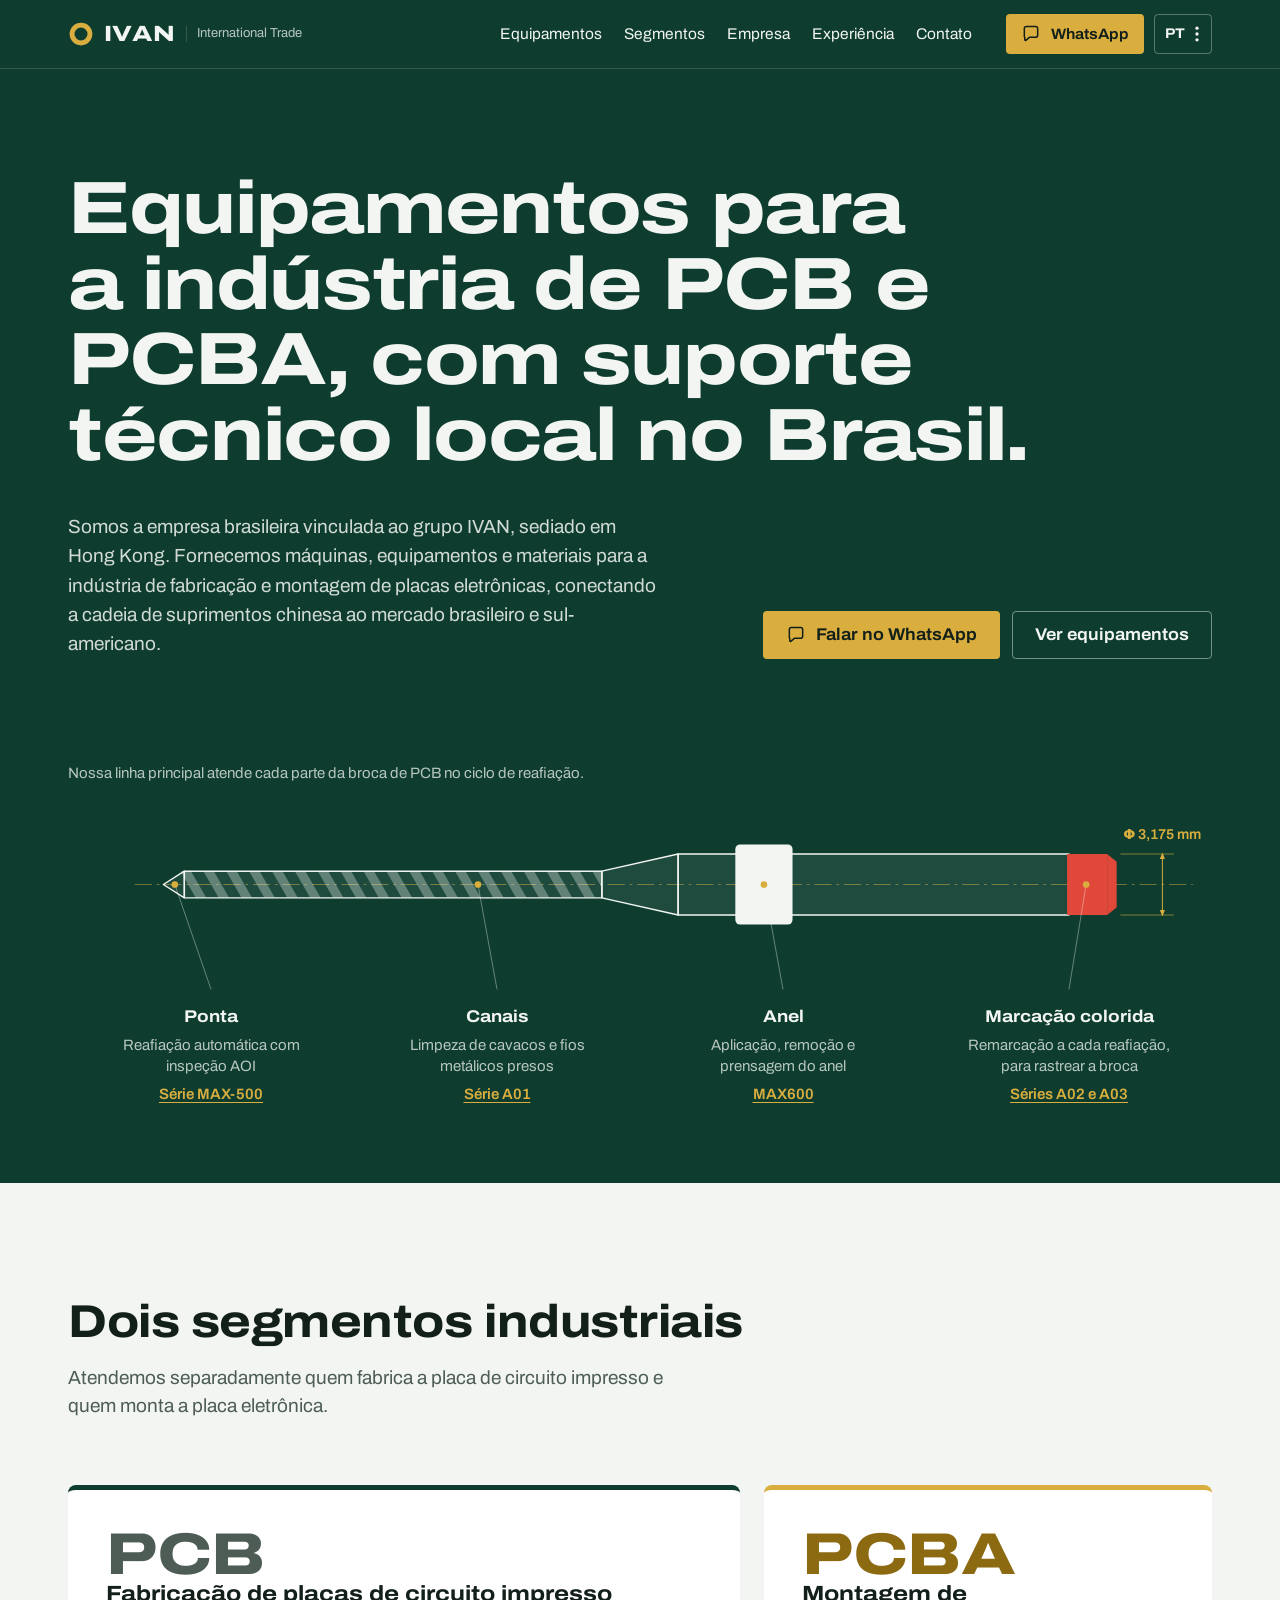
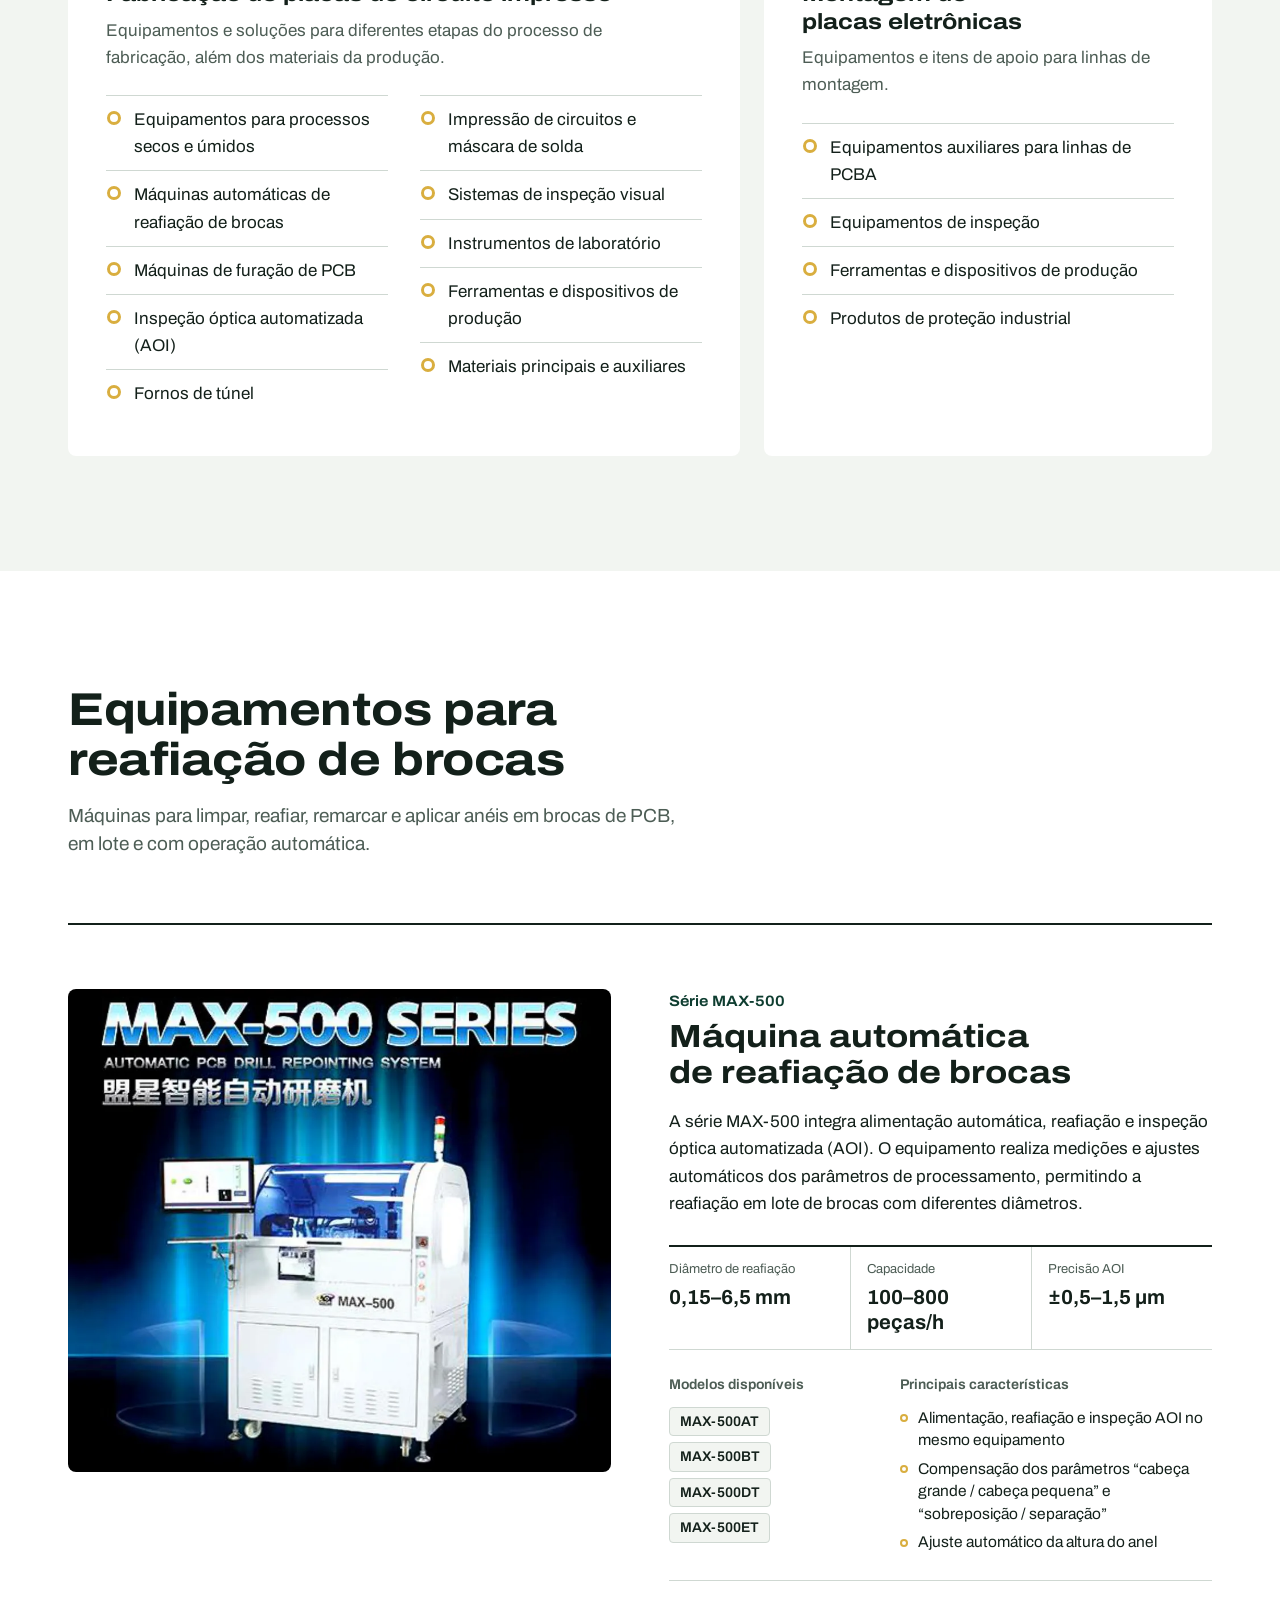
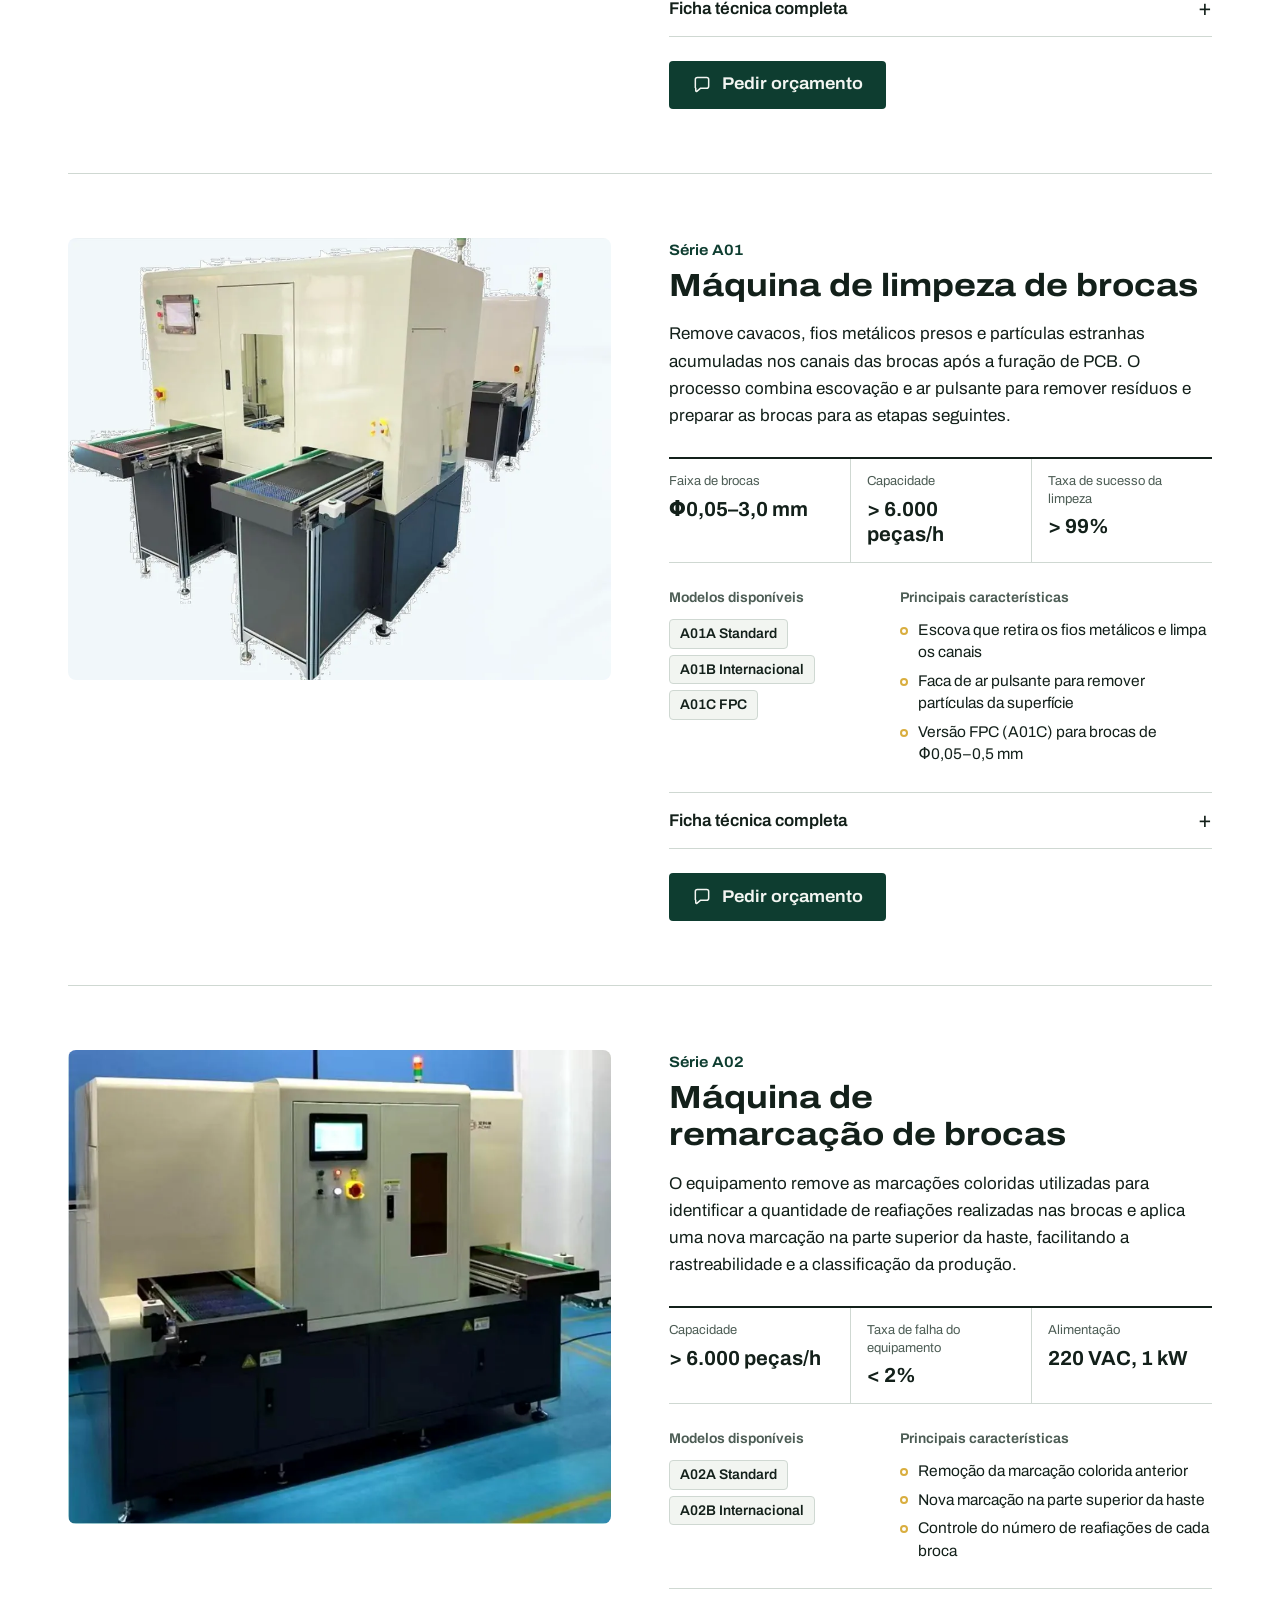
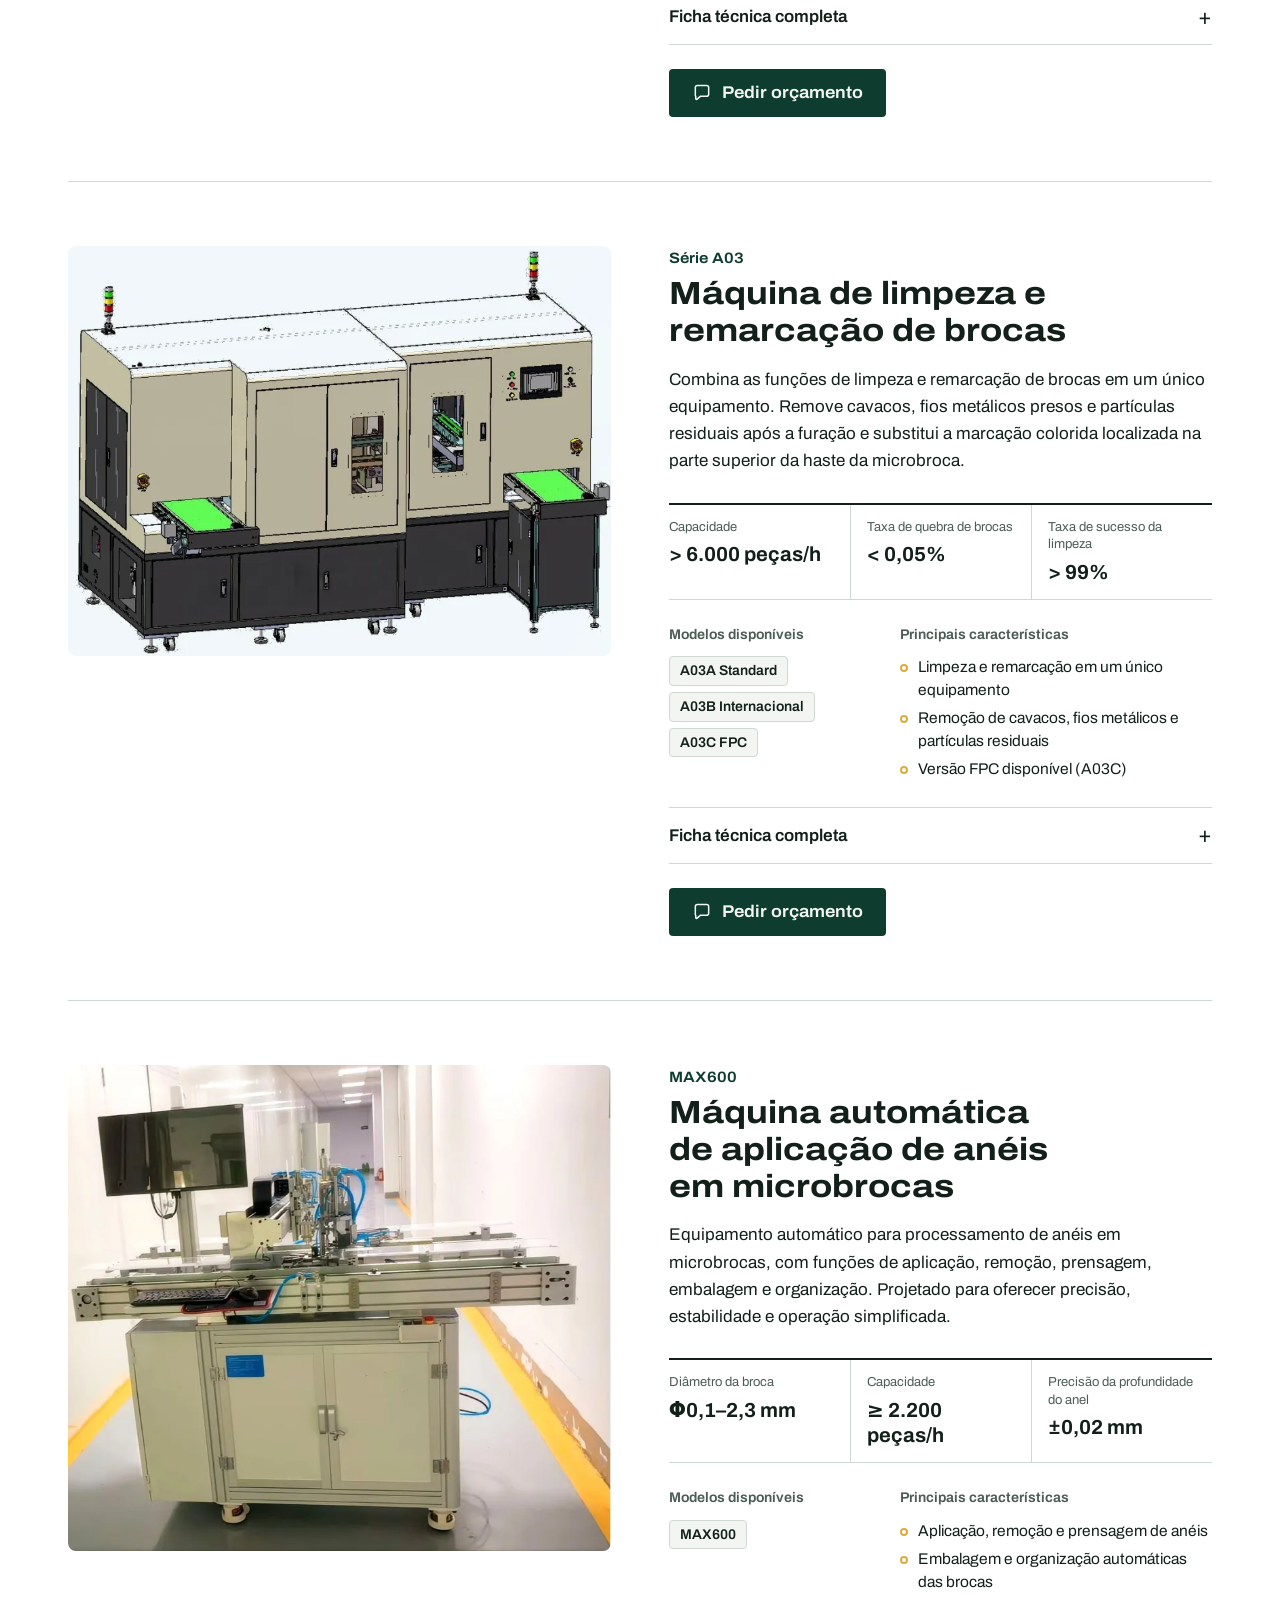
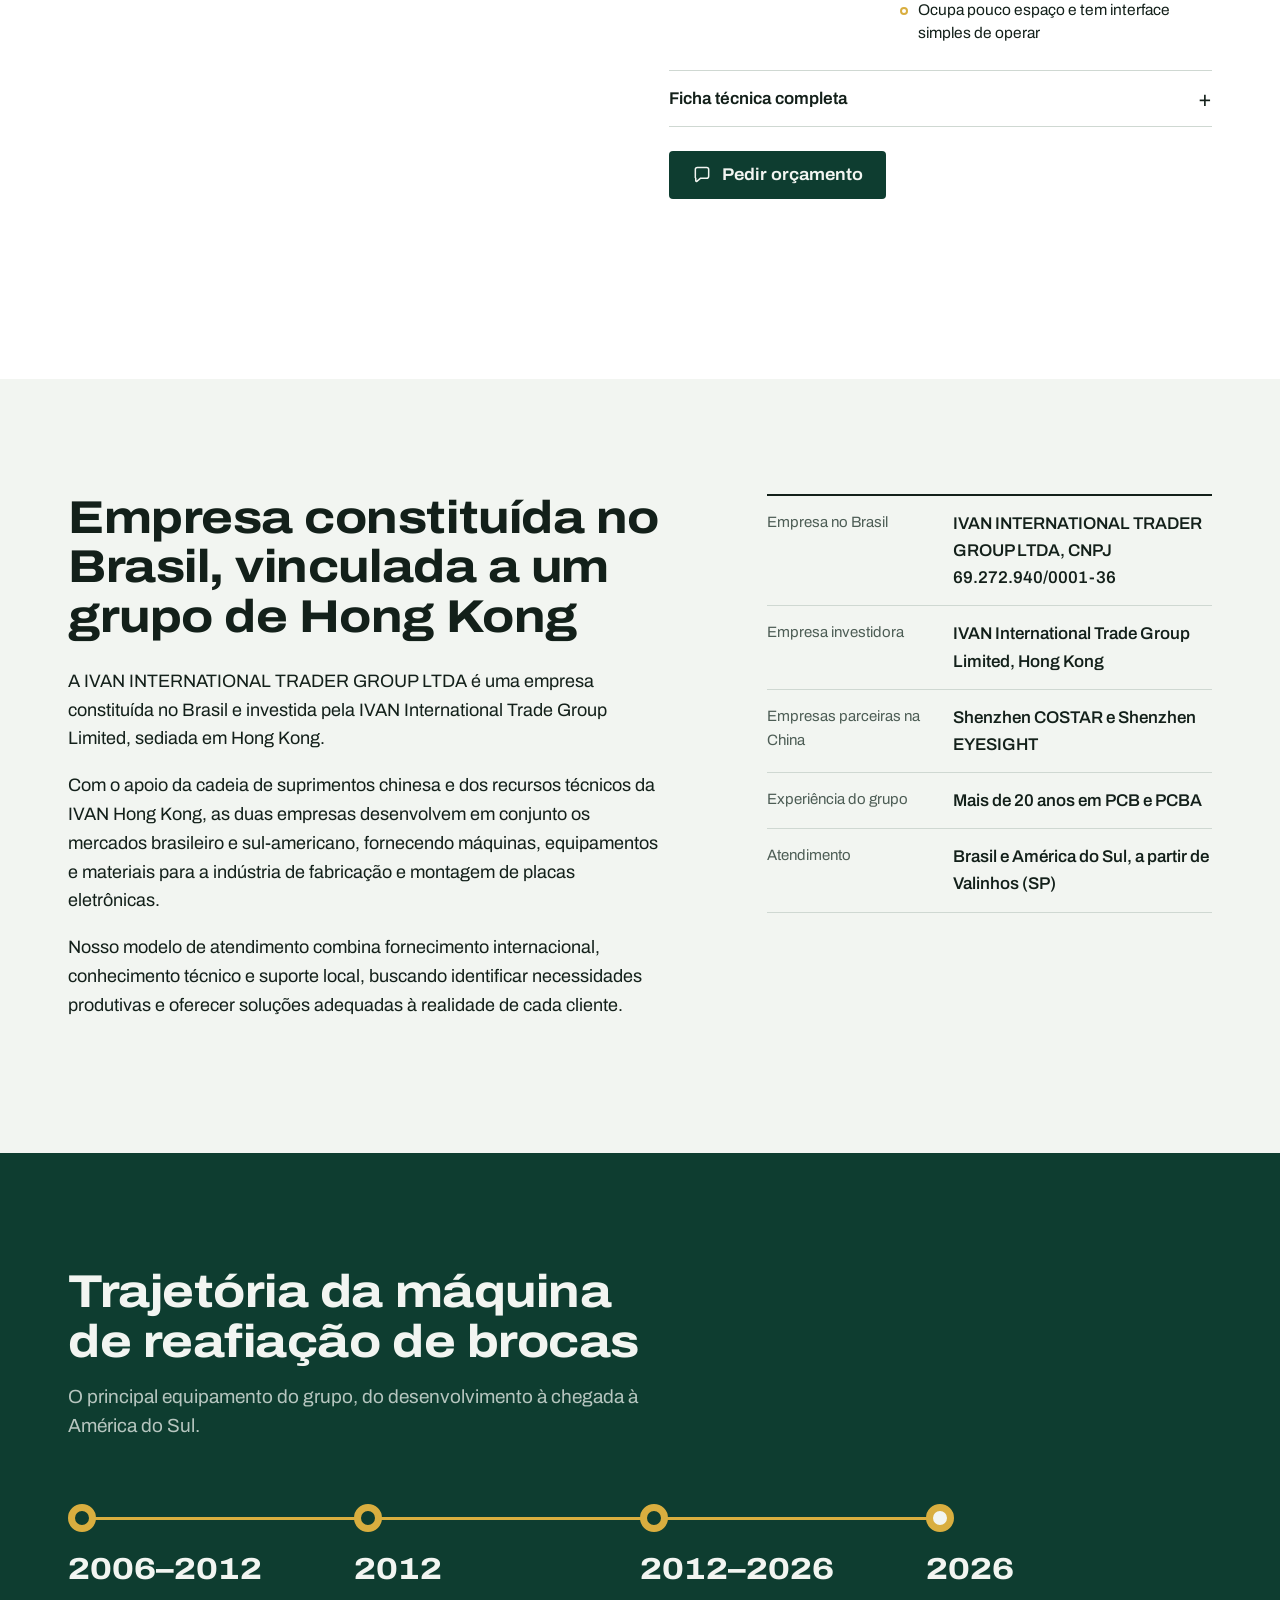
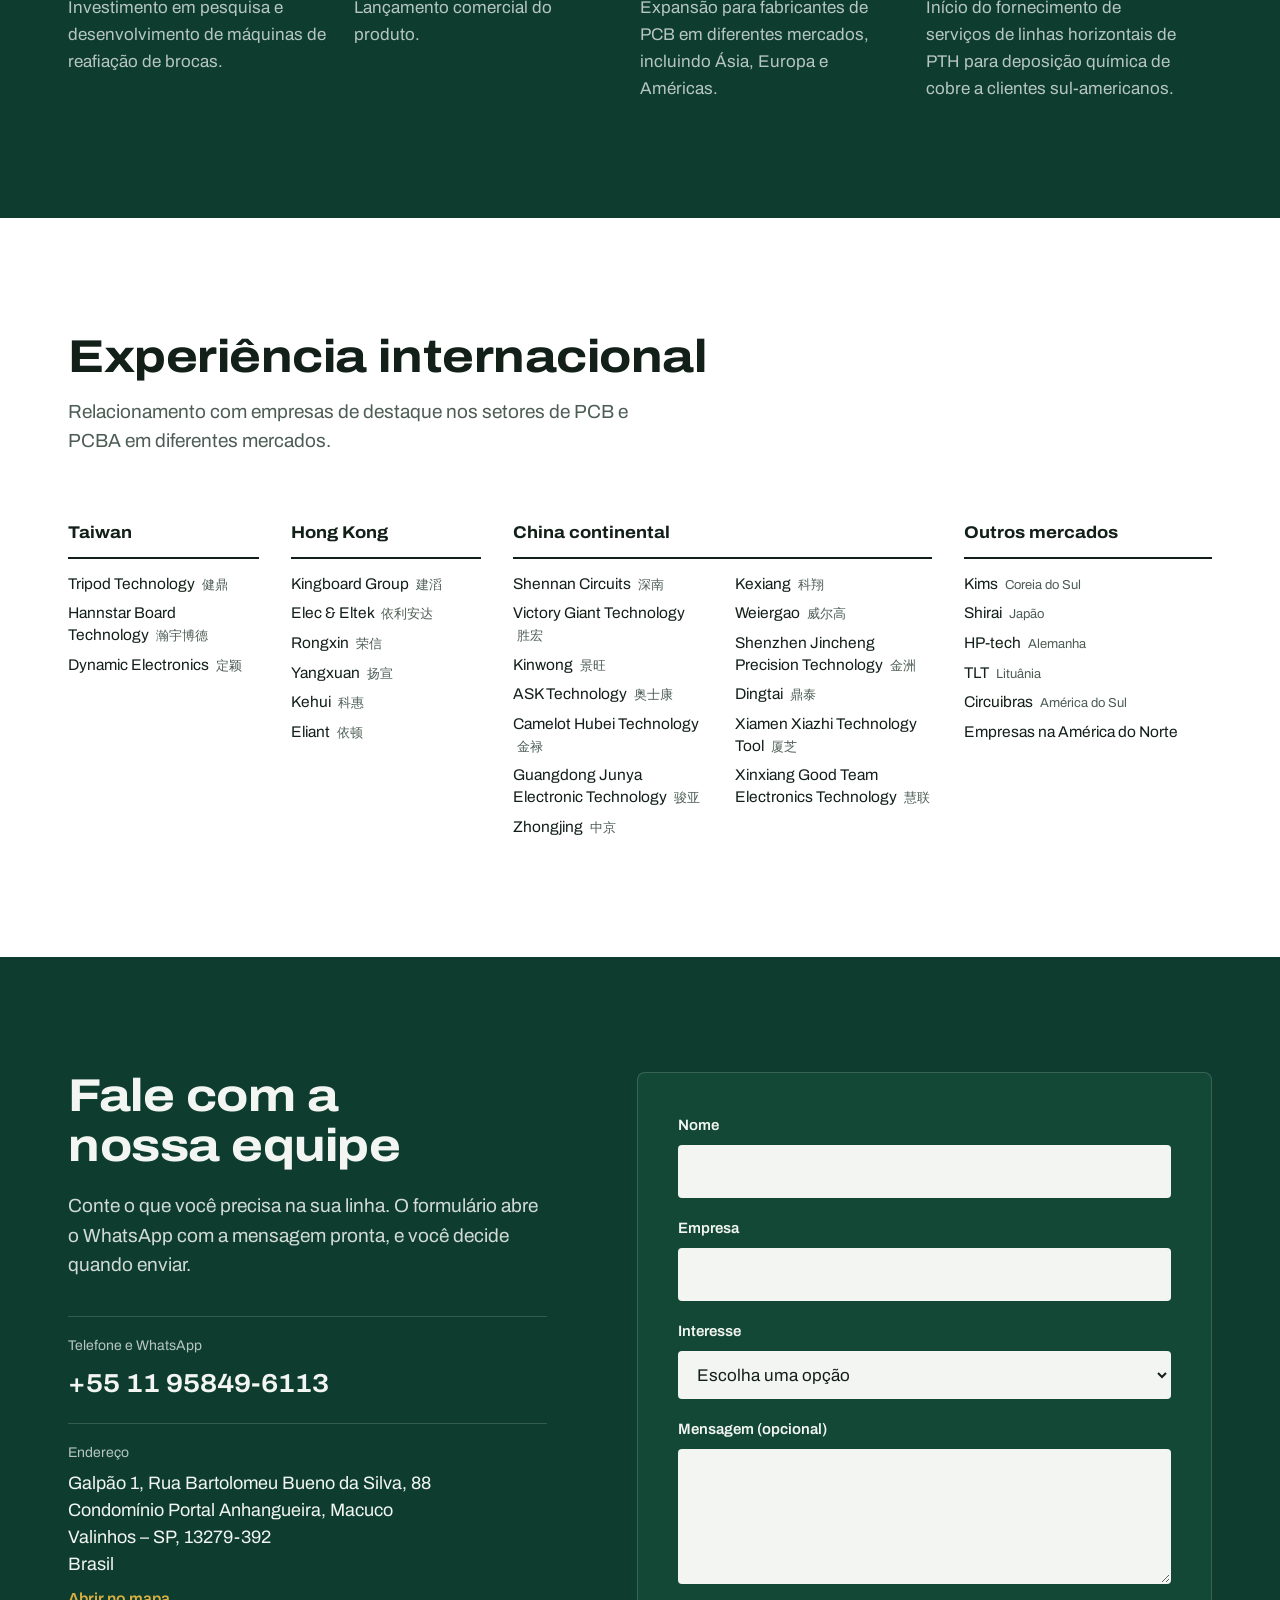
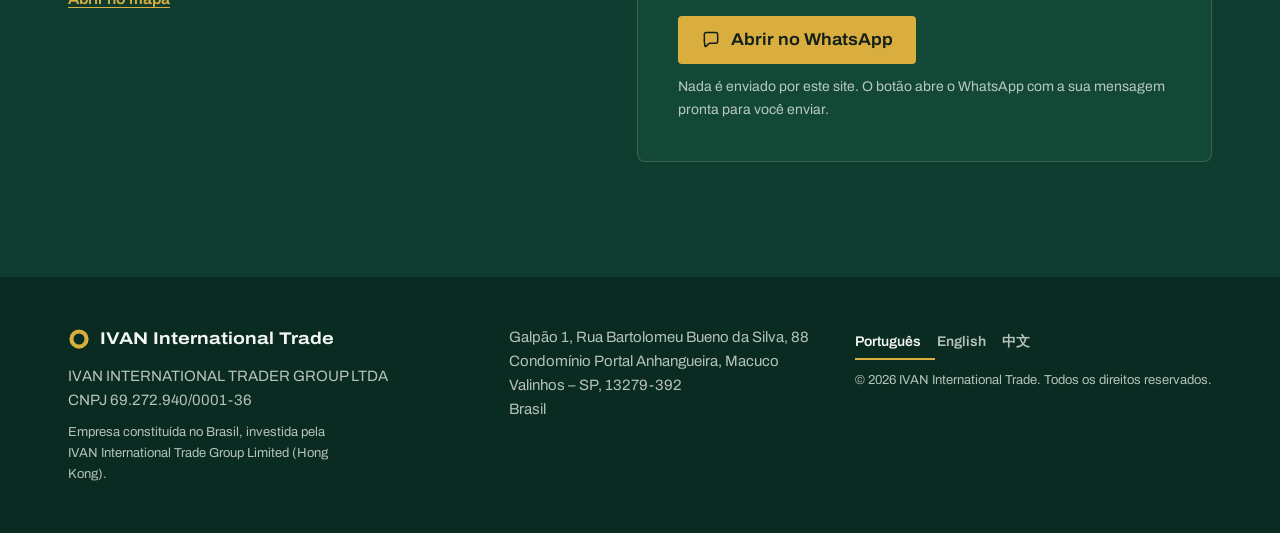
==== commit 966f9aba: "Add files via upload" ====
--- a/docs/index.html
+++ b/docs/index.html
@@ -4,7 +4,7 @@
 <meta charset="utf-8">
 <meta name="viewport" content="width=device-width, initial-scale=1">
 <title>IVAN International Trade | Equipamentos para PCB e PCBA no Brasil</title>
-<meta name="description" content="Operação brasileira do grupo IVAN, com sede em Hong Kong. Máquinas de reafiação, limpeza e remarcação de brocas, aplicação de anéis e equipamentos para fabricação de PCB e montagem de PCBA, com suporte técnico local.">
+<meta name="description" content="Empresa brasileira vinculada ao grupo IVAN, sediado em Hong Kong. Máquinas de reafiação, limpeza e remarcação de brocas, aplicação de anéis e equipamentos para fabricação de PCB e montagem de PCBA, com suporte técnico local.">
 
 <link rel="alternate" hreflang="pt-BR" href="./"><link rel="alternate" hreflang="en" href="en/"><link rel="alternate" hreflang="zh-CN" href="zh/">
 <meta name="theme-color" content="#0E3D30">
@@ -13,7 +13,7 @@
 <meta property="og:type" content="website">
 <meta property="og:site_name" content="IVAN International Trade">
 <meta property="og:title" content="IVAN International Trade | Equipamentos para PCB e PCBA no Brasil">
-<meta property="og:description" content="Operação brasileira do grupo IVAN, com sede em Hong Kong. Máquinas de reafiação, limpeza e remarcação de brocas, aplicação de anéis e equipamentos para fabricação de PCB e montagem de PCBA, com suporte técnico local.">
+<meta property="og:description" content="Empresa brasileira vinculada ao grupo IVAN, sediado em Hong Kong. Máquinas de reafiação, limpeza e remarcação de brocas, aplicação de anéis e equipamentos para fabricação de PCB e montagem de PCBA, com suporte técnico local.">
 <meta property="og:image" content="assets/og.jpg">
 <meta property="og:image:width" content="1200">
 <meta property="og:image:height" content="630">
@@ -21,14 +21,14 @@
 <meta name="twitter:card" content="summary_large_image">
 <link rel="preload" href="assets/fonts/archivo-latin-wdth-normal.woff2" as="font" type="font/woff2" crossorigin>
 <link rel="stylesheet" href="assets/css/site.css">
-<script type="application/ld+json">{"@context": "https://schema.org", "@type": "Organization", "name": "IVAN INTERNATIONAL TRADER GROUP LTDA", "alternateName": "IVAN International Trade", "legalName": "IVAN INTERNATIONAL TRADER GROUP LTDA", "taxID": "69.272.940/0001-36", "description": "Empresa constituída no Brasil, integrante do grupo IVAN (Hong Kong).", "telephone": "+5511958496113", "address": {"@type": "PostalAddress", "streetAddress": "Rua Bartolomeu Bueno da Silva, 88, Galpão 1, Condomínio Portal Anhangueira", "addressLocality": "Valinhos", "addressRegion": "SP", "postalCode": "13279-392", "addressCountry": "BR"}, "areaServed": ["BR", "South America"]}</script>
+<script type="application/ld+json">{"@context": "https://schema.org", "@type": "Organization", "name": "IVAN INTERNATIONAL TRADER GROUP LTDA", "alternateName": "IVAN International Trade", "legalName": "IVAN INTERNATIONAL TRADER GROUP LTDA", "taxID": "69.272.940/0001-36", "description": "Empresa constituída no Brasil, investida pela IVAN International Trade Group Limited (Hong Kong).", "telephone": "+5511958496113", "address": {"@type": "PostalAddress", "streetAddress": "Rua Bartolomeu Bueno da Silva, 88, Galpão 1, Condomínio Portal Anhangueira", "addressLocality": "Valinhos", "addressRegion": "SP", "postalCode": "13279-392", "addressCountry": "BR"}, "areaServed": ["BR", "South America"]}</script>
 </head>
 <body>
 <a class="skip" href="#main">Pular para o conteúdo</a>
 <header class="site-header">
   <div class="wrap header-inner">
     <a class="brand" href="" aria-label="IVAN International Trade"><svg class="via" viewBox="0 0 32 32" aria-hidden="true" focusable="false"><circle cx="16" cy="16" r="11" fill="none" stroke="currentColor" stroke-width="6"/></svg><span class="brand-name">IVAN</span><span class="brand-sub">International Trade</span></a>
-    <nav class="nav" aria-label="Menu"><ul><li><a href="#equipment">Equipamentos</a></li><li><a href="#segments">Segmentos</a></li><li><a href="#company">Empresa</a></li><li><a href="#customers">Clientes</a></li><li><a href="#contact">Contato</a></li></ul></nav>
+    <nav class="nav" aria-label="Menu"><ul><li><a href="#equipment">Equipamentos</a></li><li><a href="#segments">Segmentos</a></li><li><a href="#company">Empresa</a></li><li><a href="#customers">Experiência</a></li><li><a href="#contact">Contato</a></li></ul></nav>
     <div class="header-actions">
       <a class="btn btn-gold btn-small" href="https://wa.me/5511958496113?text=Ol%C3%A1%21%20Vim%20pelo%20site%20e%20gostaria%20de%20falar%20sobre%20equipamentos%20para%20PCB/PCBA." target="_blank" rel="noopener"><svg class="icon" viewBox="0 0 24 24" aria-hidden="true" focusable="false"><path d="M4 5.5A2.5 2.5 0 0 1 6.5 3h11A2.5 2.5 0 0 1 20 5.5v8a2.5 2.5 0 0 1-2.5 2.5H10l-4.2 3.6c-.5.4-1.3 0-1.3-.6V16A2.5 2.5 0 0 1 4 13.5z" fill="none" stroke="currentColor" stroke-width="1.8" stroke-linejoin="round"/></svg><span>WhatsApp</span></a>
       <details class="lang-menu">
@@ -42,7 +42,7 @@
     <details class="mobile-menu">
       <summary aria-label="Menu"><svg class="icon" viewBox="0 0 24 24" aria-hidden="true" focusable="false"><path d="M4 7h16M4 12h16M4 17h16" fill="none" stroke="currentColor" stroke-width="2" stroke-linecap="round"/></svg><span class="menu-text">Menu</span></summary>
       <div class="mobile-panel">
-        <ul class="mobile-nav"><li><a href="#equipment">Equipamentos</a></li><li><a href="#segments">Segmentos</a></li><li><a href="#company">Empresa</a></li><li><a href="#customers">Clientes</a></li><li><a href="#contact">Contato</a></li></ul>
+        <ul class="mobile-nav"><li><a href="#equipment">Equipamentos</a></li><li><a href="#segments">Segmentos</a></li><li><a href="#company">Empresa</a></li><li><a href="#customers">Experiência</a></li><li><a href="#contact">Contato</a></li></ul>
         <p class="mobile-lang-title">Idioma</p>
         <ul class="langs" aria-label="Idioma"><li><a class="lang-link" href="" hreflang="pt-BR" lang="pt-BR" title="Português" aria-current="true">Português</a></li><li><a class="lang-link" href="en/" hreflang="en" lang="en" title="English">English</a></li><li><a class="lang-link" href="zh/" hreflang="zh-CN" lang="zh-CN" title="中文">中文</a></li></ul>
       </div>
@@ -54,7 +54,7 @@
   <div class="wrap">
     <h1 id="hero-title">Equipamentos para a indústria de PCB e PCBA, com suporte técnico local no Brasil.</h1>
     <div class="hero-row">
-      <p class="lead">Somos a operação brasileira do grupo IVAN, com sede em Hong Kong. Fornecemos máquinas, equipamentos e materiais para a indústria de fabricação e montagem de placas eletrônicas, conectando a cadeia de suprimentos chinesa ao mercado brasileiro e sul-americano.</p>
+      <p class="lead">Somos a empresa brasileira vinculada ao grupo IVAN, sediado em Hong Kong. Fornecemos máquinas, equipamentos e materiais para a indústria de fabricação e montagem de placas eletrônicas, conectando a cadeia de suprimentos chinesa ao mercado brasileiro e sul-americano.</p>
       <div class="ctas">
         <a class="btn btn-gold" href="https://wa.me/5511958496113?text=Ol%C3%A1%21%20Vim%20pelo%20site%20e%20gostaria%20de%20falar%20sobre%20equipamentos%20para%20PCB/PCBA." target="_blank" rel="noopener"><svg class="icon" viewBox="0 0 24 24" aria-hidden="true" focusable="false"><path d="M4 5.5A2.5 2.5 0 0 1 6.5 3h11A2.5 2.5 0 0 1 20 5.5v8a2.5 2.5 0 0 1-2.5 2.5H10l-4.2 3.6c-.5.4-1.3 0-1.3-.6V16A2.5 2.5 0 0 1 4 13.5z" fill="none" stroke="currentColor" stroke-width="1.8" stroke-linejoin="round"/></svg><span>Falar no WhatsApp</span></a>
         <a class="btn btn-ghost" href="#equipment">Ver equipamentos</a>
@@ -122,7 +122,7 @@
     </div>
     <article id="max-500" class="product" aria-labelledby="max-500-title">
       <div class="product-media">
-        <img src="assets/img/max-500.webp" width="954" height="849" alt="Máquina automática de reafiação de brocas Série MAX-500" loading="eager" decoding="async">
+        <img src="assets/img/max-500.webp" width="954" height="849" alt="Foto: Máquina automática de reafiação de brocas (Série MAX-500)" loading="eager" decoding="async">
       </div>
       <div class="product-body">
         <p class="series">Série MAX-500</p>
@@ -142,14 +142,14 @@
         <div class="product-actions">
           <details class="specs">
             <summary>Ficha técnica completa</summary>
-            <table><tbody><tr><th scope="row">Modelos</th><td>MAX-500AT / BT / DT / ET</td></tr><tr><th scope="row">Diâmetro de reafiação</th><td>0,15–6,5 mm</td></tr><tr><th scope="row">Capacidade</th><td>100–800 peças/h, conforme diâmetro e especificação</td></tr><tr><th scope="row">Precisão AOI</th><td>±0,5–1,5 µm</td></tr><tr><th scope="row">Precisão de avanço</th><td>±2–6 µm</td></tr><tr><th scope="row">Precisão de calibração do anel</th><td>±0,05 mm</td></tr><tr><th scope="row">Dimensões (C × L × A)</th><td>1185 × 1130 × 1705 mm</td></tr><tr><th scope="row">Peso</th><td>700 kg</td></tr><tr><th scope="row">Alimentação</th><td>220 VAC, 50/60 Hz (400 W/H)</td></tr><tr><th scope="row">Ar comprimido</th><td>5–7,5 kg/cm²</td></tr></tbody></table>
+            <table><tbody><tr><th scope="row">Designação do fabricante</th><td>Fully Automatic Drill Bit Regrinding Machine (MAX-500 Series)</td></tr><tr><th scope="row">Modelos</th><td>MAX-500AT / BT / DT / ET</td></tr><tr><th scope="row">Diâmetro de reafiação</th><td>0,15–6,5 mm</td></tr><tr><th scope="row">Capacidade</th><td>100–800 peças/h, conforme diâmetro e especificação</td></tr><tr><th scope="row">Precisão AOI</th><td>±0,5–1,5 µm</td></tr><tr><th scope="row">Precisão de avanço</th><td>±2–6 µm</td></tr><tr><th scope="row">Precisão de calibração do anel</th><td>±0,05 mm</td></tr><tr><th scope="row">Dimensões (C × L × A)</th><td>1185 × 1130 × 1705 mm</td></tr><tr><th scope="row">Peso</th><td>700 kg</td></tr><tr><th scope="row">Alimentação</th><td>220 VAC, 50/60 Hz (400 W/H)</td></tr><tr><th scope="row">Ar comprimido</th><td>5–7,5 kg/cm²</td></tr></tbody></table>
           </details>
           <a class="btn btn-ink quote-btn" data-product="max-500" href="https://wa.me/5511958496113?text=Ol%C3%A1%21%20Vim%20pelo%20site%20e%20gostaria%20de%20um%20or%C3%A7amento%3A%20M%C3%A1quina%20autom%C3%A1tica%20de%20reafia%C3%A7%C3%A3o%20de%20brocas%20%28S%C3%A9rie%20MAX-500%29." target="_blank" rel="noopener"><svg class="icon" viewBox="0 0 24 24" aria-hidden="true" focusable="false"><path d="M4 5.5A2.5 2.5 0 0 1 6.5 3h11A2.5 2.5 0 0 1 20 5.5v8a2.5 2.5 0 0 1-2.5 2.5H10l-4.2 3.6c-.5.4-1.3 0-1.3-.6V16A2.5 2.5 0 0 1 4 13.5z" fill="none" stroke="currentColor" stroke-width="1.8" stroke-linejoin="round"/></svg><span>Pedir orçamento</span></a>
         </div>
       </div>
     </article><article id="a01" class="product" aria-labelledby="a01-title">
       <div class="product-media">
-        <img src="assets/img/a01.webp" width="960" height="781" alt="Máquina de limpeza de brocas Série A01" loading="lazy" decoding="async">
+        <img src="assets/img/a01.webp" width="960" height="781" alt="Foto: Máquina de limpeza de brocas (Série A01)" loading="lazy" decoding="async">
       </div>
       <div class="product-body">
         <p class="series">Série A01</p>
@@ -169,14 +169,14 @@
         <div class="product-actions">
           <details class="specs">
             <summary>Ficha técnica completa</summary>
-            <table><tbody><tr><th scope="row">Modelos</th><td>A01A Standard / A01B Internacional / A01C FPC</td></tr><tr><th scope="row">Faixa de brocas</th><td>Φ0,05–3,0 mm</td></tr><tr><th scope="row">Faixa FPC</th><td>Φ0,05–0,5 mm</td></tr><tr><th scope="row">Capacidade</th><td>&gt; 6.000 UPH (peças/h)</td></tr><tr><th scope="row">Taxa de quebra de brocas</th><td>&lt; 0,05%</td></tr><tr><th scope="row">Taxa de sucesso da limpeza</th><td>&gt; 99%</td></tr><tr><th scope="row">Taxa de falha do equipamento</th><td>&lt; 2%</td></tr><tr><th scope="row">Peso</th><td>850 kg</td></tr><tr><th scope="row">Alimentação</th><td>220 VAC, 50 Hz, 2 kW</td></tr><tr><th scope="row">Ar comprimido</th><td>5–7,5 kg/cm²</td></tr><tr><th scope="row">Área mínima (C × L × A)</th><td>1,8 × 1,7 × 2,2 m</td></tr></tbody></table>
+            <table><tbody><tr><th scope="row">Designação do fabricante</th><td>Drill Bit Cleaning Machine (A01 Series)</td></tr><tr><th scope="row">Modelos</th><td>A01A Standard / A01B Internacional / A01C FPC</td></tr><tr><th scope="row">Faixa de brocas</th><td>Φ0,05–3,0 mm</td></tr><tr><th scope="row">Faixa FPC</th><td>Φ0,05–0,5 mm</td></tr><tr><th scope="row">Capacidade</th><td>&gt; 6.000 UPH (peças/h)</td></tr><tr><th scope="row">Taxa de quebra de brocas</th><td>&lt; 0,05%</td></tr><tr><th scope="row">Taxa de sucesso da limpeza</th><td>&gt; 99%</td></tr><tr><th scope="row">Taxa de falha do equipamento</th><td>&lt; 2%</td></tr><tr><th scope="row">Peso</th><td>850 kg</td></tr><tr><th scope="row">Alimentação</th><td>220 VAC, 50 Hz, 2 kW</td></tr><tr><th scope="row">Ar comprimido</th><td>5–7,5 kg/cm²</td></tr><tr><th scope="row">Área mínima (C × L × A)</th><td>1,8 × 1,7 × 2,2 m</td></tr></tbody></table>
           </details>
           <a class="btn btn-ink quote-btn" data-product="a01" href="https://wa.me/5511958496113?text=Ol%C3%A1%21%20Vim%20pelo%20site%20e%20gostaria%20de%20um%20or%C3%A7amento%3A%20M%C3%A1quina%20de%20limpeza%20de%20brocas%20%28S%C3%A9rie%20A01%29." target="_blank" rel="noopener"><svg class="icon" viewBox="0 0 24 24" aria-hidden="true" focusable="false"><path d="M4 5.5A2.5 2.5 0 0 1 6.5 3h11A2.5 2.5 0 0 1 20 5.5v8a2.5 2.5 0 0 1-2.5 2.5H10l-4.2 3.6c-.5.4-1.3 0-1.3-.6V16A2.5 2.5 0 0 1 4 13.5z" fill="none" stroke="currentColor" stroke-width="1.8" stroke-linejoin="round"/></svg><span>Pedir orçamento</span></a>
         </div>
       </div>
     </article><article id="a02" class="product" aria-labelledby="a02-title">
       <div class="product-media">
-        <img src="assets/img/a02.webp" width="915" height="798" alt="Máquina de remarcação de brocas Série A02" loading="lazy" decoding="async">
+        <img src="assets/img/a02.webp" width="915" height="798" alt="Foto: Máquina de remarcação de brocas (Série A02)" loading="lazy" decoding="async">
       </div>
       <div class="product-body">
         <p class="series">Série A02</p>
@@ -196,14 +196,14 @@
         <div class="product-actions">
           <details class="specs">
             <summary>Ficha técnica completa</summary>
-            <table><tbody><tr><th scope="row">Modelos</th><td>A02A Standard / A02B Internacional</td></tr><tr><th scope="row">Capacidade</th><td>&gt; 6.000 UPH (peças/h)</td></tr><tr><th scope="row">Taxa de falha do equipamento</th><td>&lt; 2%</td></tr><tr><th scope="row">Peso</th><td>1000 kg</td></tr><tr><th scope="row">Alimentação</th><td>220 VAC, 50 Hz, 1 kW</td></tr><tr><th scope="row">Ar comprimido</th><td>5–7,5 kg/cm²</td></tr><tr><th scope="row">Área mínima (C × L × A)</th><td>2,2 × 1,7 × 2,2 m</td></tr></tbody></table>
+            <table><tbody><tr><th scope="row">Designação do fabricante</th><td>Change Mark Machine (A02 Series)</td></tr><tr><th scope="row">Modelos</th><td>A02A Standard / A02B Internacional</td></tr><tr><th scope="row">Capacidade</th><td>&gt; 6.000 UPH (peças/h)</td></tr><tr><th scope="row">Taxa de falha do equipamento</th><td>&lt; 2%</td></tr><tr><th scope="row">Peso</th><td>1000 kg</td></tr><tr><th scope="row">Alimentação</th><td>220 VAC, 50 Hz, 1 kW</td></tr><tr><th scope="row">Ar comprimido</th><td>5–7,5 kg/cm²</td></tr><tr><th scope="row">Área mínima (C × L × A)</th><td>2,2 × 1,7 × 2,2 m</td></tr></tbody></table>
           </details>
           <a class="btn btn-ink quote-btn" data-product="a02" href="https://wa.me/5511958496113?text=Ol%C3%A1%21%20Vim%20pelo%20site%20e%20gostaria%20de%20um%20or%C3%A7amento%3A%20M%C3%A1quina%20de%20remarca%C3%A7%C3%A3o%20de%20brocas%20%28S%C3%A9rie%20A02%29." target="_blank" rel="noopener"><svg class="icon" viewBox="0 0 24 24" aria-hidden="true" focusable="false"><path d="M4 5.5A2.5 2.5 0 0 1 6.5 3h11A2.5 2.5 0 0 1 20 5.5v8a2.5 2.5 0 0 1-2.5 2.5H10l-4.2 3.6c-.5.4-1.3 0-1.3-.6V16A2.5 2.5 0 0 1 4 13.5z" fill="none" stroke="currentColor" stroke-width="1.8" stroke-linejoin="round"/></svg><span>Pedir orçamento</span></a>
         </div>
       </div>
     </article><article id="a03" class="product" aria-labelledby="a03-title">
       <div class="product-media">
-        <img src="assets/img/a03.webp" width="870" height="657" alt="Máquina de limpeza e remarcação de brocas Série A03" loading="lazy" decoding="async">
+        <img src="assets/img/a03.webp" width="870" height="657" alt="Foto: Máquina de limpeza e remarcação de brocas (Série A03)" loading="lazy" decoding="async">
       </div>
       <div class="product-body">
         <p class="series">Série A03</p>
@@ -223,20 +223,20 @@
         <div class="product-actions">
           <details class="specs">
             <summary>Ficha técnica completa</summary>
-            <table><tbody><tr><th scope="row">Modelos</th><td>A03A Standard / A03B Internacional / A03C FPC</td></tr><tr><th scope="row">Capacidade</th><td>&gt; 6.000 UPH (peças/h)</td></tr><tr><th scope="row">Taxa de quebra de brocas</th><td>&lt; 0,05%</td></tr><tr><th scope="row">Taxa de sucesso da limpeza</th><td>&gt; 99%</td></tr><tr><th scope="row">Taxa de falha do equipamento</th><td>&lt; 2%</td></tr><tr><th scope="row">Peso</th><td>1500 kg</td></tr><tr><th scope="row">Alimentação</th><td>220 VAC, 50 Hz, 3 kW</td></tr><tr><th scope="row">Ar comprimido</th><td>5–7,5 kg/cm²</td></tr><tr><th scope="row">Área mínima (C × L × A)</th><td>3 × 1,7 × 2,2 m</td></tr></tbody></table>
+            <table><tbody><tr><th scope="row">Designação do fabricante</th><td>Clean &amp; Change Mark Machine (A03 Series)</td></tr><tr><th scope="row">Modelos</th><td>A03A Standard / A03B Internacional / A03C FPC</td></tr><tr><th scope="row">Capacidade</th><td>&gt; 6.000 UPH (peças/h)</td></tr><tr><th scope="row">Taxa de quebra de brocas</th><td>&lt; 0,05%</td></tr><tr><th scope="row">Taxa de sucesso da limpeza</th><td>&gt; 99%</td></tr><tr><th scope="row">Taxa de falha do equipamento</th><td>&lt; 2%</td></tr><tr><th scope="row">Peso</th><td>1500 kg</td></tr><tr><th scope="row">Alimentação</th><td>220 VAC, 50 Hz, 3 kW</td></tr><tr><th scope="row">Ar comprimido</th><td>5–7,5 kg/cm²</td></tr><tr><th scope="row">Área mínima (C × L × A)</th><td>3 × 1,7 × 2,2 m</td></tr></tbody></table>
           </details>
           <a class="btn btn-ink quote-btn" data-product="a03" href="https://wa.me/5511958496113?text=Ol%C3%A1%21%20Vim%20pelo%20site%20e%20gostaria%20de%20um%20or%C3%A7amento%3A%20M%C3%A1quina%20de%20limpeza%20e%20remarca%C3%A7%C3%A3o%20de%20brocas%20%28S%C3%A9rie%20A03%29." target="_blank" rel="noopener"><svg class="icon" viewBox="0 0 24 24" aria-hidden="true" focusable="false"><path d="M4 5.5A2.5 2.5 0 0 1 6.5 3h11A2.5 2.5 0 0 1 20 5.5v8a2.5 2.5 0 0 1-2.5 2.5H10l-4.2 3.6c-.5.4-1.3 0-1.3-.6V16A2.5 2.5 0 0 1 4 13.5z" fill="none" stroke="currentColor" stroke-width="1.8" stroke-linejoin="round"/></svg><span>Pedir orçamento</span></a>
         </div>
       </div>
     </article><article id="max600" class="product" aria-labelledby="max600-title">
       <div class="product-media">
-        <img src="assets/img/max600.webp" width="801" height="717" alt="Máquina automática de aplicação de anéis em microbrocas MAX600" loading="lazy" decoding="async">
+        <img src="assets/img/max600.webp" width="801" height="717" alt="Foto: Máquina automática de aplicação de anéis em microbrocas (MAX600)" loading="lazy" decoding="async">
       </div>
       <div class="product-body">
         <p class="series">MAX600</p>
         <h3 id="max600-title">Máquina automática de aplicação de anéis em microbrocas</h3>
         <p class="product-text">Equipamento automático para processamento de anéis em microbrocas, com funções de aplicação, remoção, prensagem, embalagem e organização. Projetado para oferecer precisão, estabilidade e operação simplificada.</p>
-        <dl class="highlights"><div><dt>Diâmetro da broca</dt><dd>Φ0,1–2,3 mm</dd></div><div><dt>Capacidade</dt><dd>≥ 2.200 peças/h</dd></div><div><dt>Repetibilidade da profundidade do anel</dt><dd>±0,02 mm</dd></div></dl>
+        <dl class="highlights"><div><dt>Diâmetro da broca</dt><dd>Φ0,1–2,3 mm</dd></div><div><dt>Capacidade</dt><dd>≥ 2.200 peças/h</dd></div><div><dt>Precisão da profundidade do anel</dt><dd>±0,02 mm</dd></div></dl>
         <div class="product-meta">
           <div>
             <h4>Modelos disponíveis</h4>
@@ -250,7 +250,7 @@
         <div class="product-actions">
           <details class="specs">
             <summary>Ficha técnica completa</summary>
-            <table><tbody><tr><th scope="row">Modelo</th><td>MAX600</td></tr><tr><th scope="row">Diâmetro da broca</th><td>Φ0,1–Φ2,3 mm</td></tr><tr><th scope="row">Diâmetro da haste</th><td>Φ3,175 mm</td></tr><tr><th scope="row">Repetibilidade da profundidade do anel</th><td>±0,02 mm</td></tr><tr><th scope="row">Repetibilidade da detecção do diâmetro externo</th><td>±0,02 mm</td></tr><tr><th scope="row">Capacidade</th><td>UPH ≥ 2.200 peças</td></tr><tr><th scope="row">Dimensões (C × L × A)</th><td>1600 × 800 × 1500 mm</td></tr><tr><th scope="row">Peso</th><td>600 kg</td></tr><tr><th scope="row">Tensão</th><td>AC 200 V / 50 Hz</td></tr></tbody></table>
+            <table><tbody><tr><th scope="row">Designação do fabricante</th><td>Micro-drill Automatic Ring Loading Machine (MAX600)</td></tr><tr><th scope="row">Modelo</th><td>MAX600</td></tr><tr><th scope="row">Diâmetro da broca</th><td>Φ0,1–Φ2,3 mm</td></tr><tr><th scope="row">Diâmetro da haste</th><td>Φ3,175 mm</td></tr><tr><th scope="row">Precisão da profundidade de aplicação do anel</th><td>±0,02 mm</td></tr><tr><th scope="row">Precisão de detecção do diâmetro externo</th><td>±0,02 mm</td></tr><tr><th scope="row">Capacidade</th><td>UPH ≥ 2.200 peças</td></tr><tr><th scope="row">Dimensões (C × L × A)</th><td>1600 × 800 × 1500 mm</td></tr><tr><th scope="row">Peso</th><td>600 kg</td></tr><tr><th scope="row">Tensão</th><td>AC 200 V / 50 Hz</td></tr></tbody></table>
           </details>
           <a class="btn btn-ink quote-btn" data-product="max600" href="https://wa.me/5511958496113?text=Ol%C3%A1%21%20Vim%20pelo%20site%20e%20gostaria%20de%20um%20or%C3%A7amento%3A%20M%C3%A1quina%20autom%C3%A1tica%20de%20aplica%C3%A7%C3%A3o%20de%20an%C3%A9is%20em%20microbrocas%20%28MAX600%29." target="_blank" rel="noopener"><svg class="icon" viewBox="0 0 24 24" aria-hidden="true" focusable="false"><path d="M4 5.5A2.5 2.5 0 0 1 6.5 3h11A2.5 2.5 0 0 1 20 5.5v8a2.5 2.5 0 0 1-2.5 2.5H10l-4.2 3.6c-.5.4-1.3 0-1.3-.6V16A2.5 2.5 0 0 1 4 13.5z" fill="none" stroke="currentColor" stroke-width="1.8" stroke-linejoin="round"/></svg><span>Pedir orçamento</span></a>
         </div>
@@ -262,10 +262,10 @@
   <div class="wrap">
     <div class="about-grid">
       <div class="about-text">
-        <h2 id="about-title">Grupo com sede em Hong Kong, empresa constituída no Brasil</h2>
-        <p>A IVAN INTERNATIONAL TRADER GROUP LTDA é a empresa constituída no Brasil que integra o grupo IVAN, com sede em Hong Kong.</p><p>Com o apoio da cadeia de suprimentos chinesa e dos recursos técnicos do grupo, atuamos no desenvolvimento dos mercados brasileiro e sul-americano, fornecendo máquinas, equipamentos e materiais para a indústria de fabricação e montagem de placas eletrônicas.</p><p>Nosso modelo de atendimento combina fornecimento internacional, conhecimento técnico e suporte local, buscando identificar necessidades produtivas e oferecer soluções adequadas à realidade de cada cliente.</p>
-      </div>
-      <dl class="facts"><div><dt>Empresa no Brasil</dt><dd>IVAN INTERNATIONAL TRADER GROUP LTDA, CNPJ 69.272.940/0001-36</dd></div><div><dt>Grupo</dt><dd>IVAN International Trade Group Limited, Hong Kong</dd></div><div><dt>Empresas parceiras na China</dt><dd>Shenzhen COSTAR e Shenzhen EYESIGHT</dd></div><div><dt>Experiência do grupo</dt><dd>Mais de 20 anos em PCB e PCBA</dd></div><div><dt>Atendimento</dt><dd>Brasil e América do Sul, a partir de Valinhos (SP)</dd></div></dl>
+        <h2 id="about-title">Empresa constituída no Brasil, vinculada a um grupo de Hong Kong</h2>
+        <p>A IVAN INTERNATIONAL TRADER GROUP LTDA é uma empresa constituída no Brasil e investida pela IVAN International Trade Group Limited, sediada em Hong Kong.</p><p>Com o apoio da cadeia de suprimentos chinesa e dos recursos técnicos da IVAN Hong Kong, as duas empresas desenvolvem em conjunto os mercados brasileiro e sul-americano, fornecendo máquinas, equipamentos e materiais para a indústria de fabricação e montagem de placas eletrônicas.</p><p>Nosso modelo de atendimento combina fornecimento internacional, conhecimento técnico e suporte local, buscando identificar necessidades produtivas e oferecer soluções adequadas à realidade de cada cliente.</p>
+      </div>
+      <dl class="facts"><div><dt>Empresa no Brasil</dt><dd>IVAN INTERNATIONAL TRADER GROUP LTDA, CNPJ 69.272.940/0001-36</dd></div><div><dt>Empresa investidora</dt><dd>IVAN International Trade Group Limited, Hong Kong</dd></div><div><dt>Empresas parceiras na China</dt><dd>Shenzhen COSTAR e Shenzhen EYESIGHT</dd></div><div><dt>Experiência do grupo</dt><dd>Mais de 20 anos em PCB e PCBA</dd></div><div><dt>Atendimento</dt><dd>Brasil e América do Sul, a partir de Valinhos (SP)</dd></div></dl>
     </div>
   </div>
 </section>
@@ -275,16 +275,16 @@
       <h2 id="hist-title">Trajetória da máquina de reafiação de brocas</h2>
       <p>O principal equipamento do grupo, do desenvolvimento à chegada à América do Sul.</p>
     </div>
-    <ol class="timeline"><li><span class="via-dot" aria-hidden="true"></span><p class="year">2006–2012</p><p class="tl-text">Investimento em pesquisa e desenvolvimento de máquinas de reafiação de brocas.</p></li><li><span class="via-dot" aria-hidden="true"></span><p class="year">2012</p><p class="tl-text">Lançamento comercial do produto.</p></li><li><span class="via-dot" aria-hidden="true"></span><p class="year">2012–2026</p><p class="tl-text">Fornecimento para fabricantes de PCB em diferentes mercados, incluindo Ásia, Europa e Américas.</p></li><li><span class="via-dot" aria-hidden="true"></span><p class="year">2026</p><p class="tl-text">Início do fornecimento de serviços de linhas horizontais de PTH para deposição química de cobre a clientes sul-americanos.</p></li></ol>
+    <ol class="timeline"><li><span class="via-dot" aria-hidden="true"></span><p class="year">2006–2012</p><p class="tl-text">Investimento em pesquisa e desenvolvimento de máquinas de reafiação de brocas.</p></li><li><span class="via-dot" aria-hidden="true"></span><p class="year">2012</p><p class="tl-text">Lançamento comercial do produto.</p></li><li><span class="via-dot" aria-hidden="true"></span><p class="year">2012–2026</p><p class="tl-text">Expansão para fabricantes de PCB em diferentes mercados, incluindo Ásia, Europa e Américas.</p></li><li><span class="via-dot" aria-hidden="true"></span><p class="year">2026</p><p class="tl-text">Início do fornecimento de serviços de linhas horizontais de PTH para deposição química de cobre a clientes sul-americanos.</p></li></ol>
   </div>
 </section>
 <section id="customers" class="section customers" aria-labelledby="cust-title">
   <div class="wrap">
     <div class="section-head">
-      <h2 id="cust-title">Clientes de referência</h2>
-      <p>Empresas citadas no material institucional do grupo como compradoras dos equipamentos entre 2012 e 2026. A lista é histórica e não indica relação comercial ativa com cada empresa.</p>
-    </div>
-    <div class="cust-grid"><div class="cust-group"><h3>Taiwan</h3><ul><li>Tripod Technology <span class="cn" lang="zh-CN">健鼎</span></li><li>Hannstar Board Technology <span class="cn" lang="zh-CN">瀚宇博德</span></li><li>Dynamic Electronics <span class="cn" lang="zh-CN">定颖</span></li></ul></div><div class="cust-group"><h3>Hong Kong</h3><ul><li>Kingboard Group <span class="cn" lang="zh-CN">建滔</span></li><li>Elec &amp; Eltek <span class="cn" lang="zh-CN">依利安达</span></li><li>Rongxin <span class="cn" lang="zh-CN">荣信</span></li><li>Yangxuan <span class="cn" lang="zh-CN">扬宣</span></li><li>Kehui <span class="cn" lang="zh-CN">科惠</span></li><li>Eliant <span class="cn" lang="zh-CN">依顿</span></li></ul></div><div class="cust-group"><h3>China continental</h3><ul><li>Shennan Circuits <span class="cn" lang="zh-CN">深南</span></li><li>Victory Giant Technology <span class="cn" lang="zh-CN">胜宏</span></li><li>Kinwong <span class="cn" lang="zh-CN">景旺</span></li><li>ASK Technology <span class="cn" lang="zh-CN">奥士康</span></li><li>Camelot Hubei Technology <span class="cn" lang="zh-CN">金禄</span></li><li>Guangdong Junya Electronic Technology <span class="cn" lang="zh-CN">骏亚</span></li><li>Zhongjing <span class="cn" lang="zh-CN">中京</span></li><li>Kexiang <span class="cn" lang="zh-CN">科翔</span></li><li>Weiergao <span class="cn" lang="zh-CN">威尔高</span></li><li>Shenzhen Jincheng Precision Technology <span class="cn" lang="zh-CN">金洲</span></li><li>Dingtai <span class="cn" lang="zh-CN">鼎泰</span></li><li>Xiamen Xiazhi Technology Tool <span class="cn" lang="zh-CN">厦芝</span></li><li>Xinxiang Good Team Electronics Technology <span class="cn" lang="zh-CN">慧联</span></li></ul></div><div class="cust-group"><h3>Outros mercados</h3><ul><li>Kims <span class="cn">Coreia do Sul</span></li><li>Shirai <span class="cn">Japão</span></li><li>HP-tech <span class="cn">Alemanha</span></li><li>TLT <span class="cn">Lituânia</span></li><li>Circuibras <span class="cn">América do Sul</span></li><li>Clientes na América do Norte</li></ul></div></div>
+      <h2 id="cust-title">Experiência internacional</h2>
+      <p>Relacionamento com empresas de destaque nos setores de PCB e PCBA em diferentes mercados.</p>
+    </div>
+    <div class="cust-grid"><div class="cust-group"><h3>Taiwan</h3><ul><li>Tripod Technology <span class="cn" lang="zh-CN">健鼎</span></li><li>Hannstar Board Technology <span class="cn" lang="zh-CN">瀚宇博德</span></li><li>Dynamic Electronics <span class="cn" lang="zh-CN">定颖</span></li></ul></div><div class="cust-group"><h3>Hong Kong</h3><ul><li>Kingboard Group <span class="cn" lang="zh-CN">建滔</span></li><li>Elec &amp; Eltek <span class="cn" lang="zh-CN">依利安达</span></li><li>Rongxin <span class="cn" lang="zh-CN">荣信</span></li><li>Yangxuan <span class="cn" lang="zh-CN">扬宣</span></li><li>Kehui <span class="cn" lang="zh-CN">科惠</span></li><li>Eliant <span class="cn" lang="zh-CN">依顿</span></li></ul></div><div class="cust-group"><h3>China continental</h3><ul><li>Shennan Circuits <span class="cn" lang="zh-CN">深南</span></li><li>Victory Giant Technology <span class="cn" lang="zh-CN">胜宏</span></li><li>Kinwong <span class="cn" lang="zh-CN">景旺</span></li><li>ASK Technology <span class="cn" lang="zh-CN">奥士康</span></li><li>Camelot Hubei Technology <span class="cn" lang="zh-CN">金禄</span></li><li>Guangdong Junya Electronic Technology <span class="cn" lang="zh-CN">骏亚</span></li><li>Zhongjing <span class="cn" lang="zh-CN">中京</span></li><li>Kexiang <span class="cn" lang="zh-CN">科翔</span></li><li>Weiergao <span class="cn" lang="zh-CN">威尔高</span></li><li>Shenzhen Jincheng Precision Technology <span class="cn" lang="zh-CN">金洲</span></li><li>Dingtai <span class="cn" lang="zh-CN">鼎泰</span></li><li>Xiamen Xiazhi Technology Tool <span class="cn" lang="zh-CN">厦芝</span></li><li>Xinxiang Good Team Electronics Technology <span class="cn" lang="zh-CN">慧联</span></li></ul></div><div class="cust-group"><h3>Outros mercados</h3><ul><li>Kims <span class="cn">Coreia do Sul</span></li><li>Shirai <span class="cn">Japão</span></li><li>HP-tech <span class="cn">Alemanha</span></li><li>TLT <span class="cn">Lituânia</span></li><li>Circuibras <span class="cn">América do Sul</span></li><li>Empresas na América do Norte</li></ul></div></div>
   </div>
 </section>
 <section id="contact" class="section contact" aria-labelledby="contact-title">
@@ -331,7 +331,7 @@
     <div>
       <p class="footer-brand"><svg class="via" viewBox="0 0 32 32" aria-hidden="true" focusable="false"><circle cx="16" cy="16" r="11" fill="none" stroke="currentColor" stroke-width="6"/></svg><span>IVAN International Trade</span></p>
       <p>IVAN INTERNATIONAL TRADER GROUP LTDA<br>CNPJ 69.272.940/0001-36</p>
-      <p class="small footer-group">Empresa constituída no Brasil, integrante do grupo IVAN (Hong Kong).</p>
+      <p class="small footer-group">Empresa constituída no Brasil, investida pela IVAN International Trade Group Limited (Hong Kong).</p>
     </div>
     <p>Galpão 1, Rua Bartolomeu Bueno da Silva, 88<br>Condomínio Portal Anhangueira, Macuco<br>Valinhos – SP, 13279-392<br>Brasil</p>
     <div>
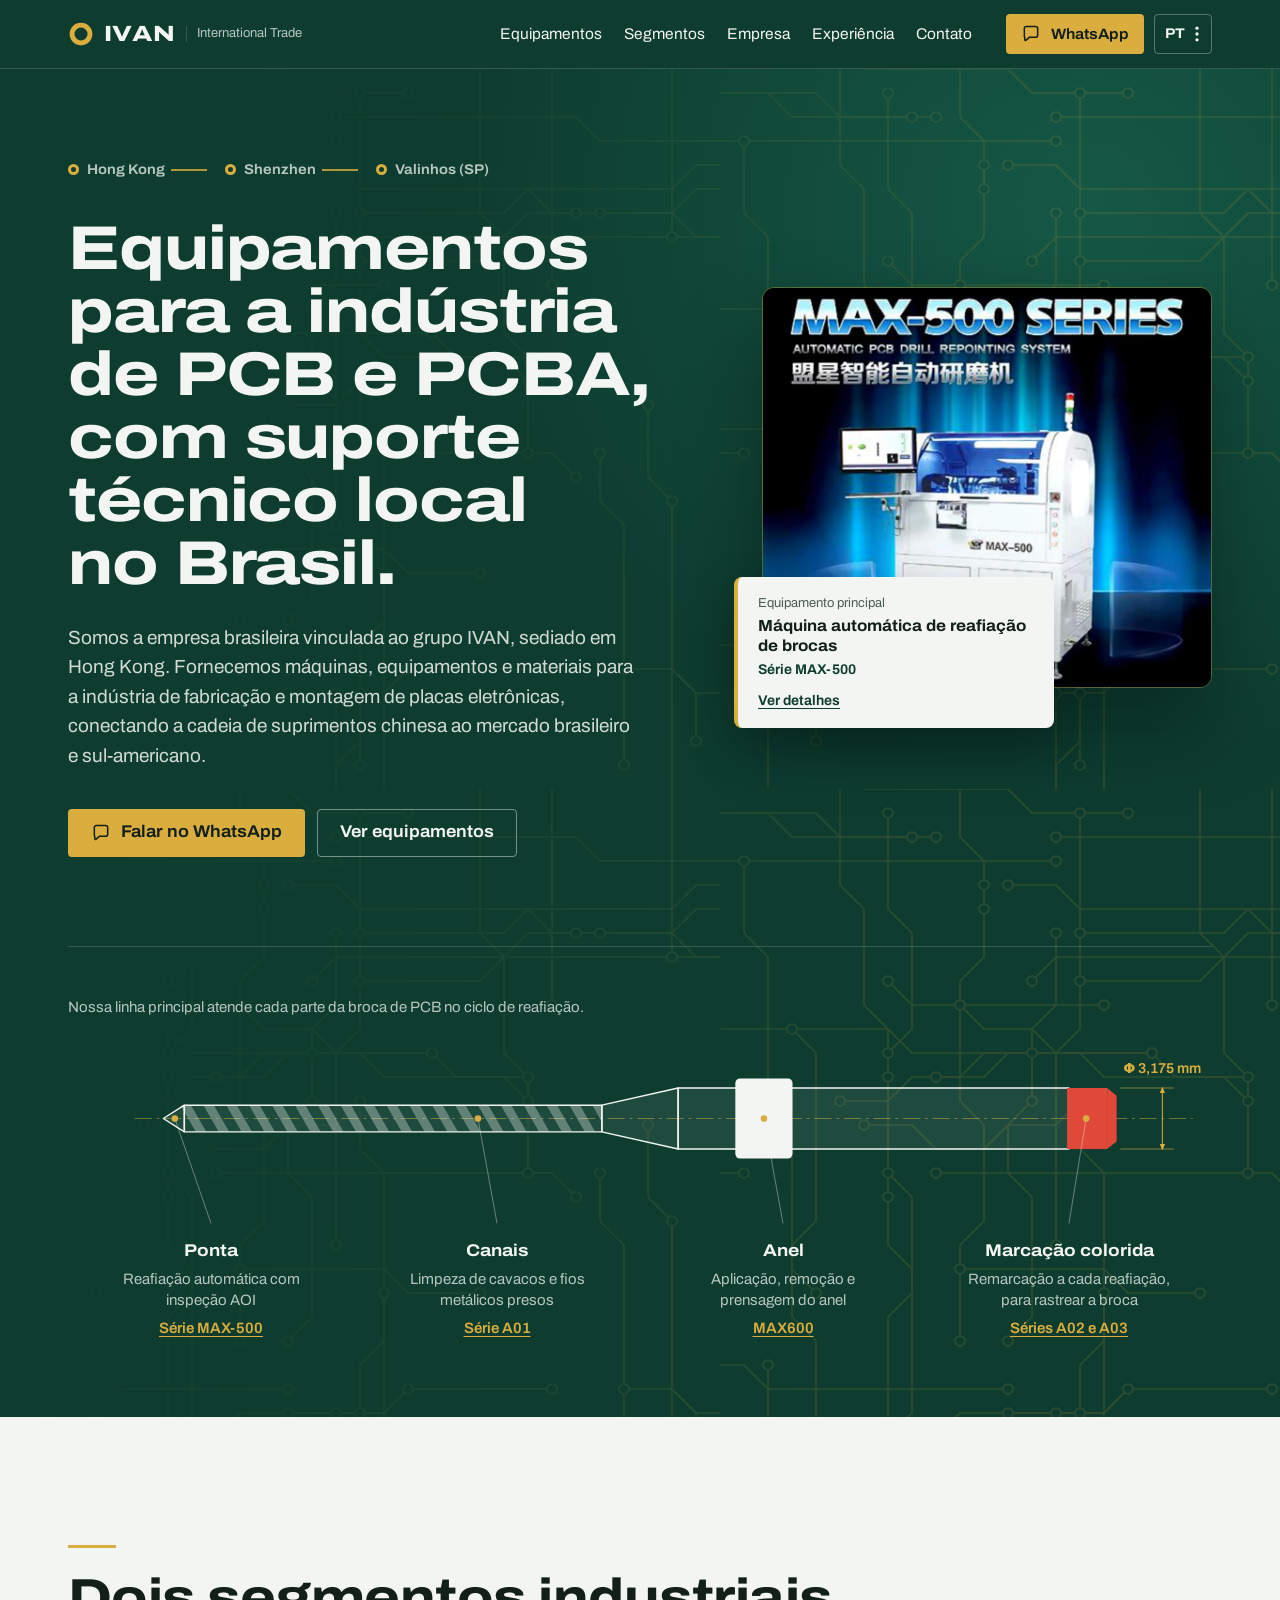
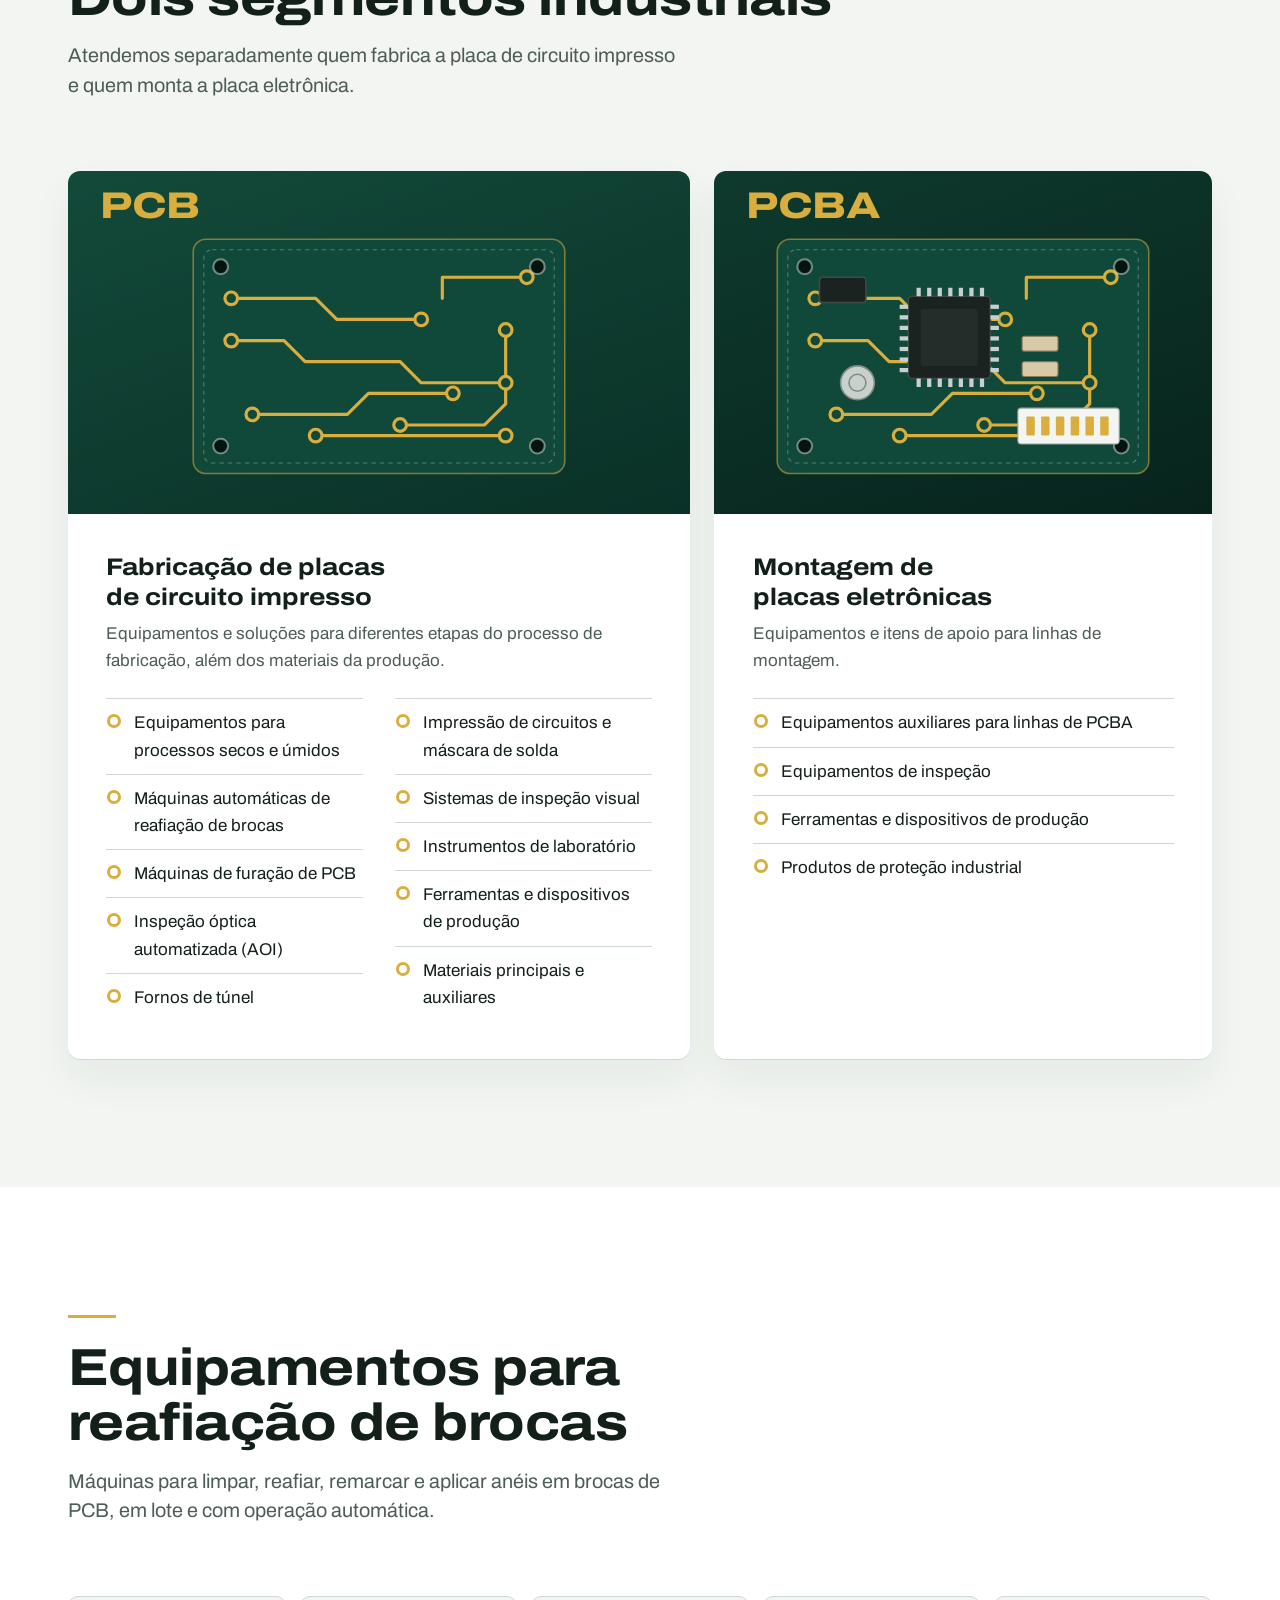
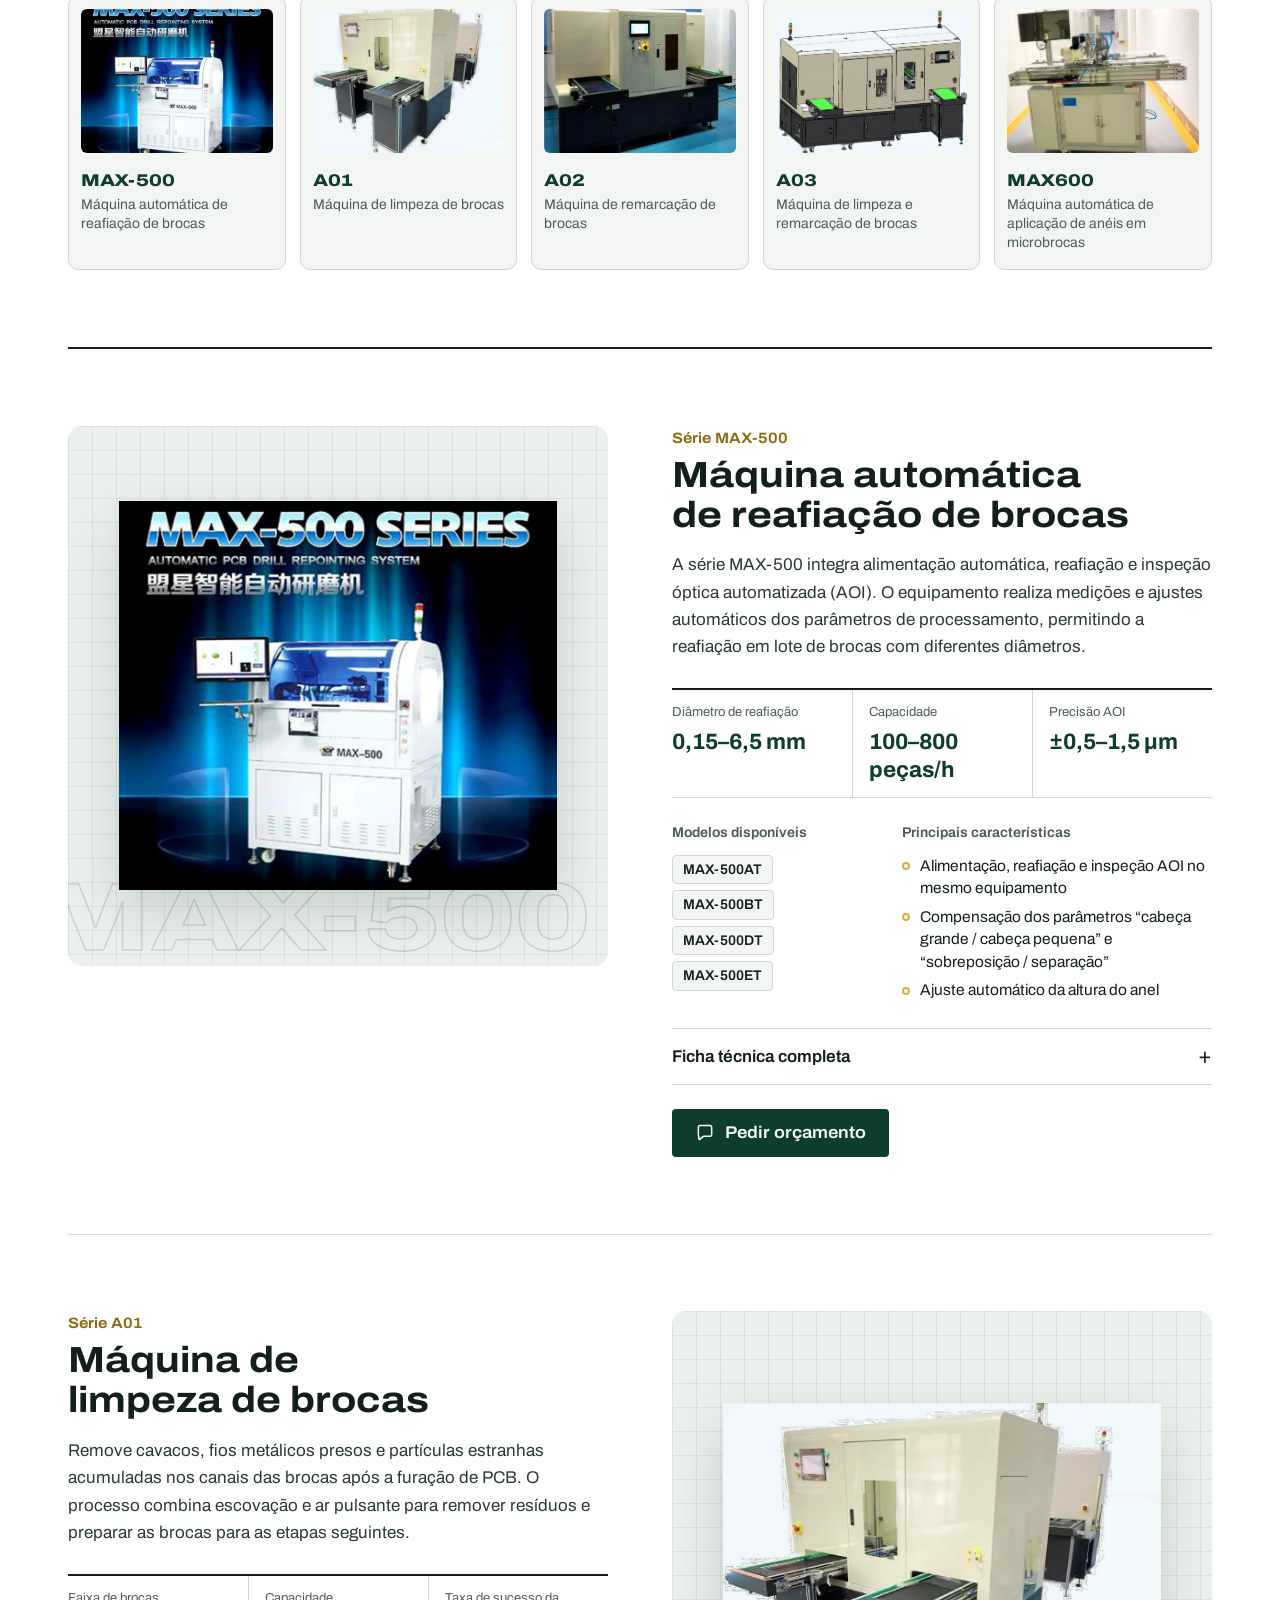
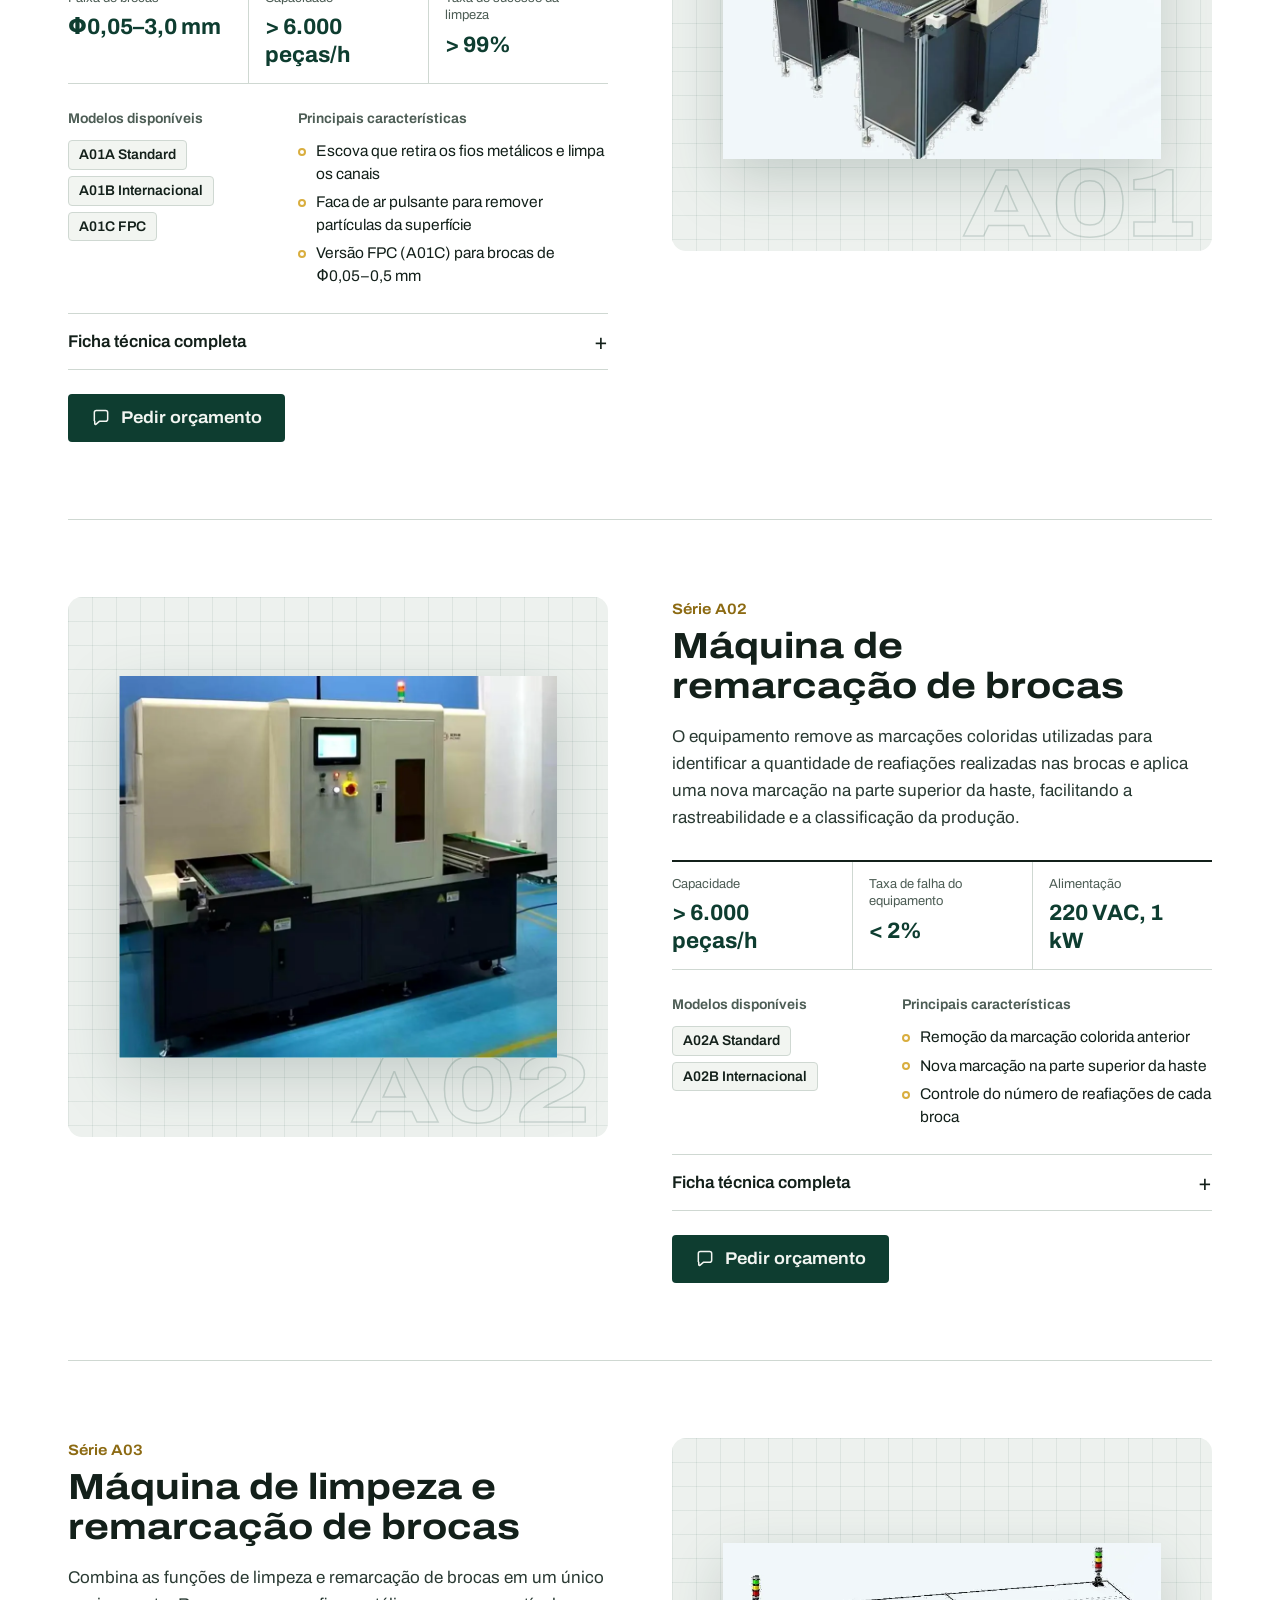
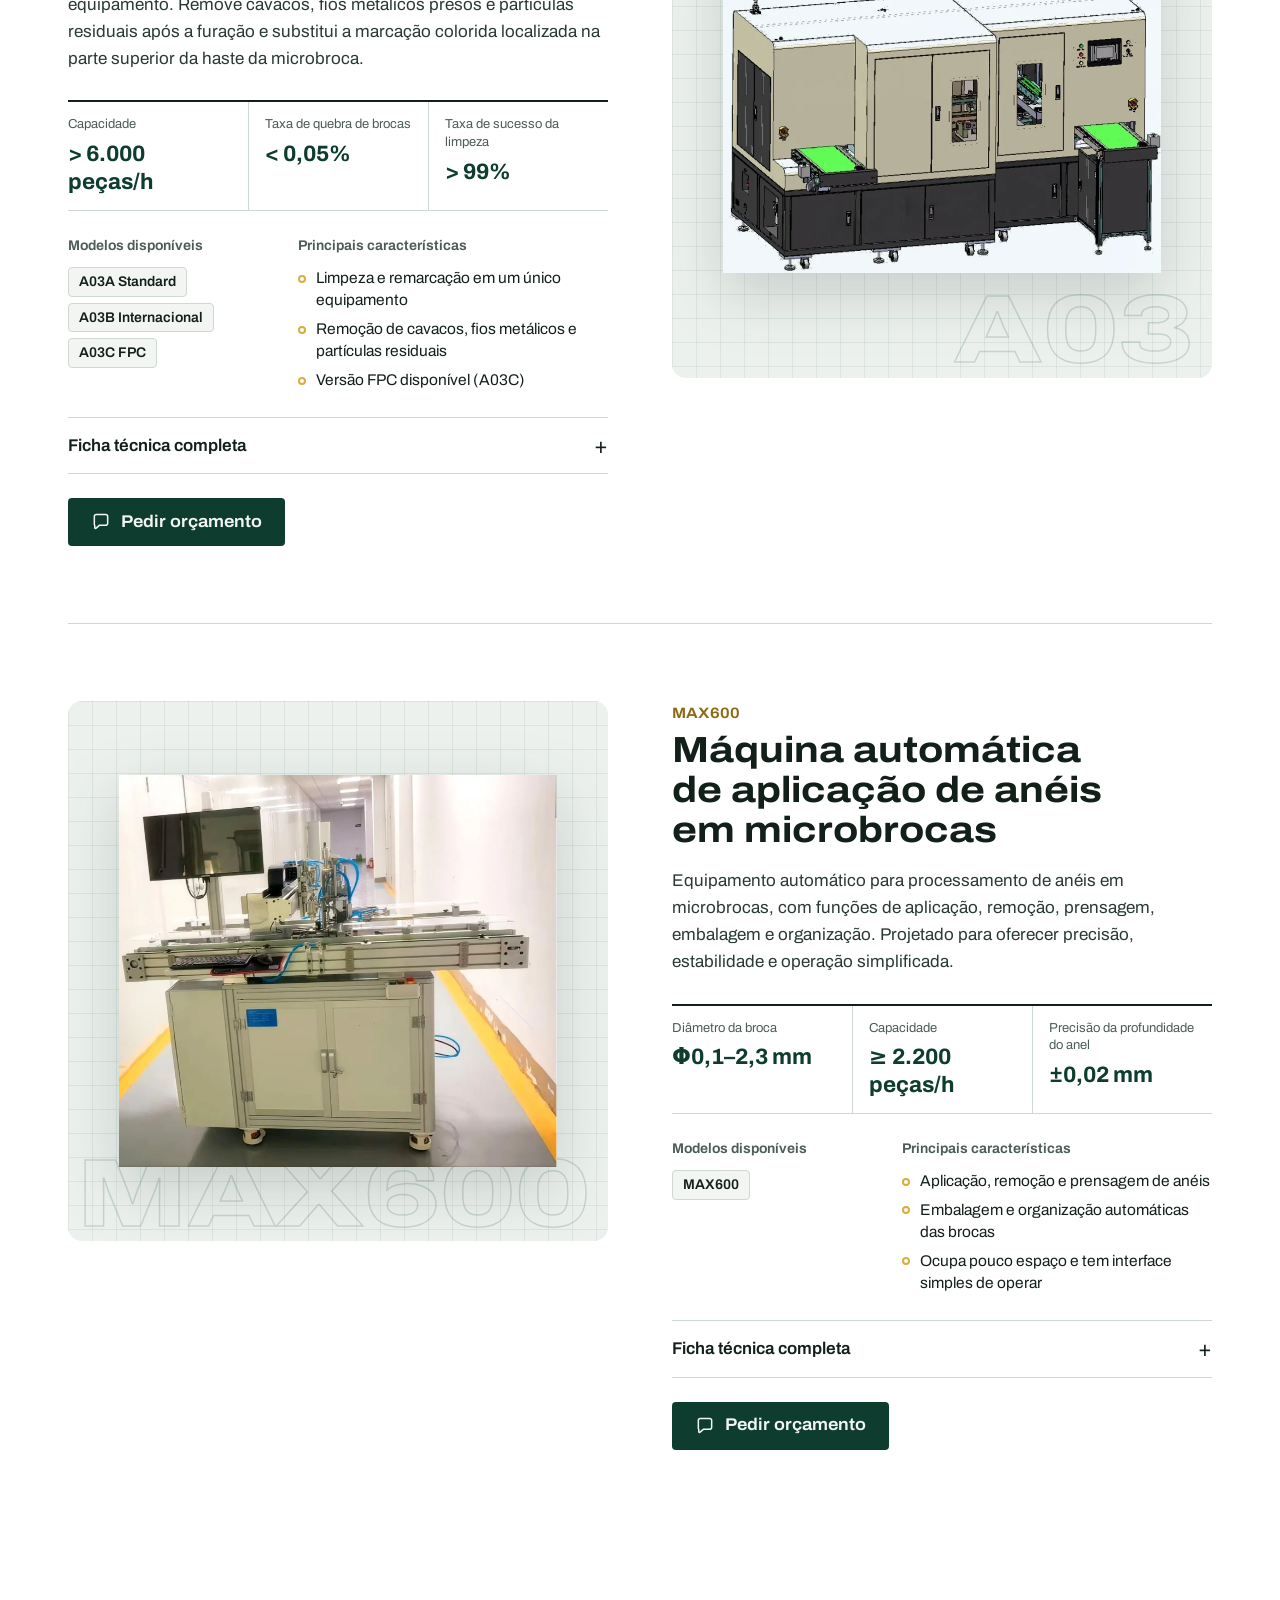
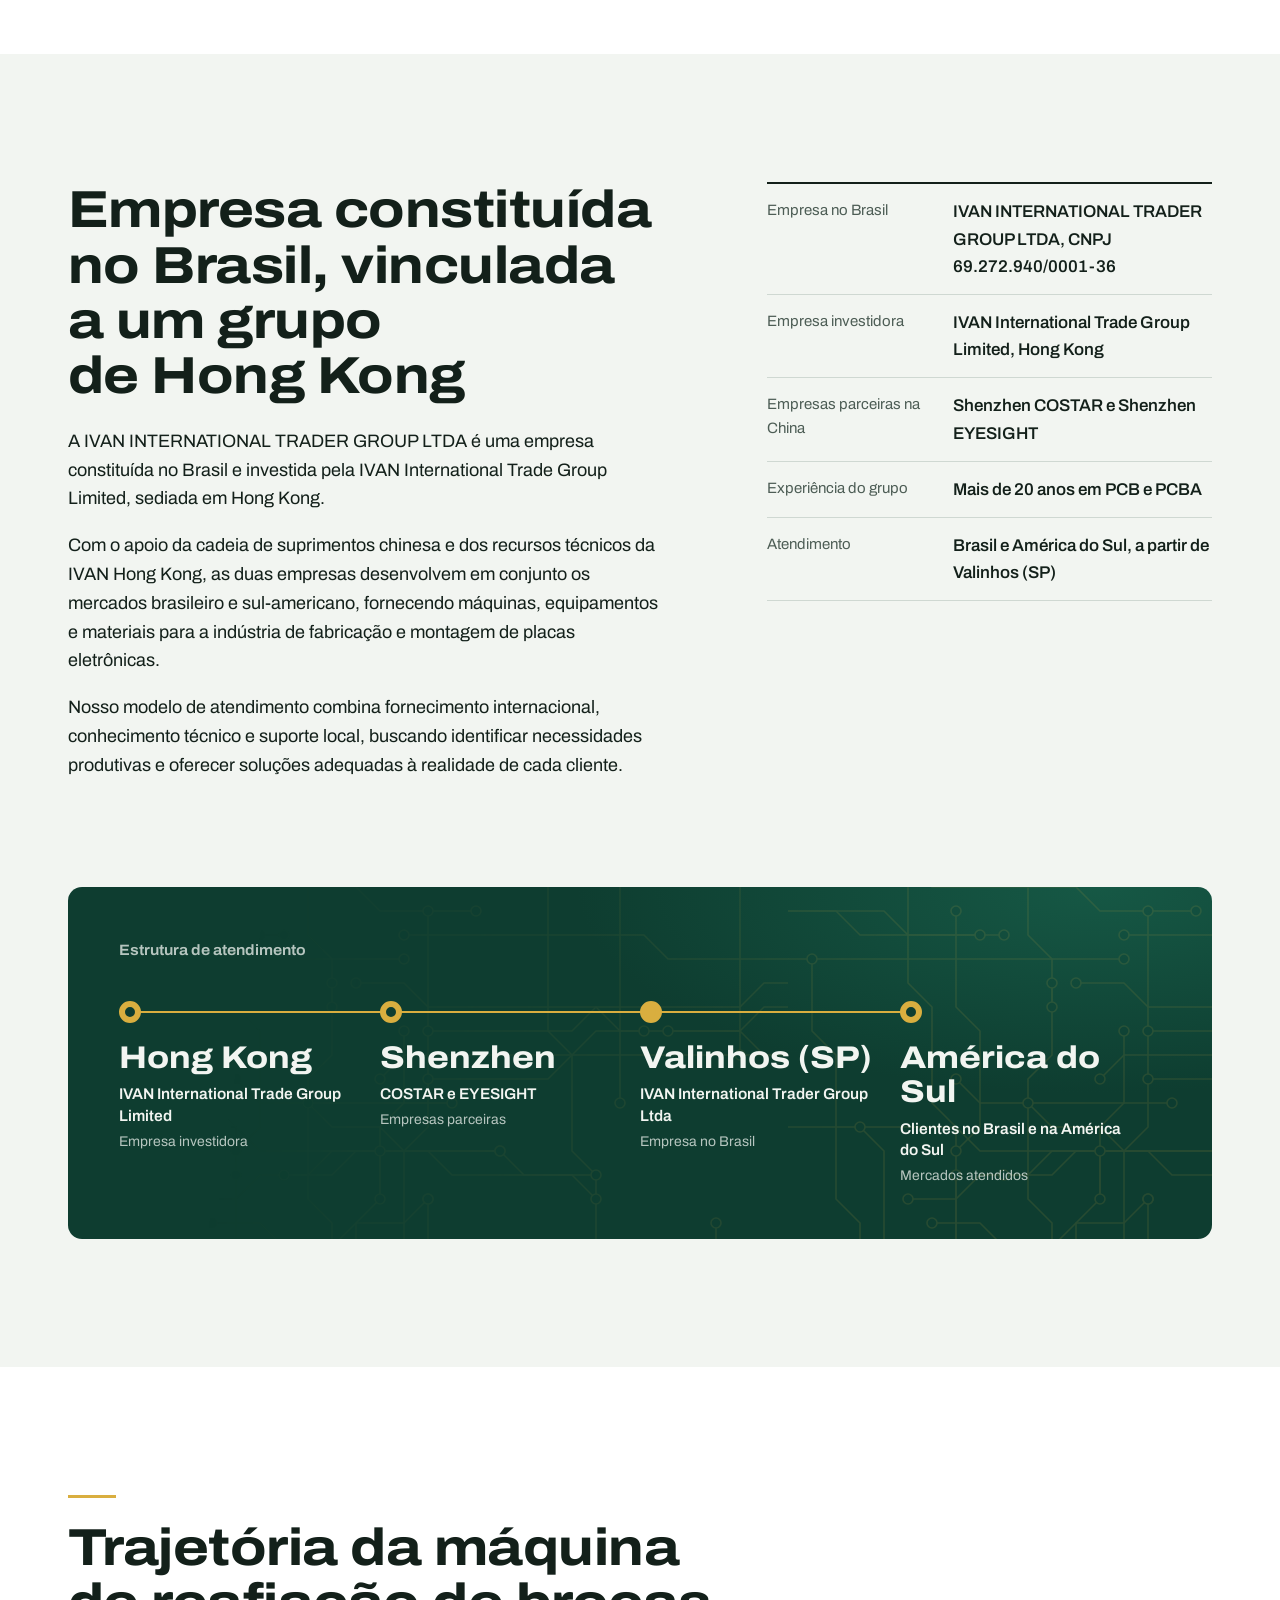
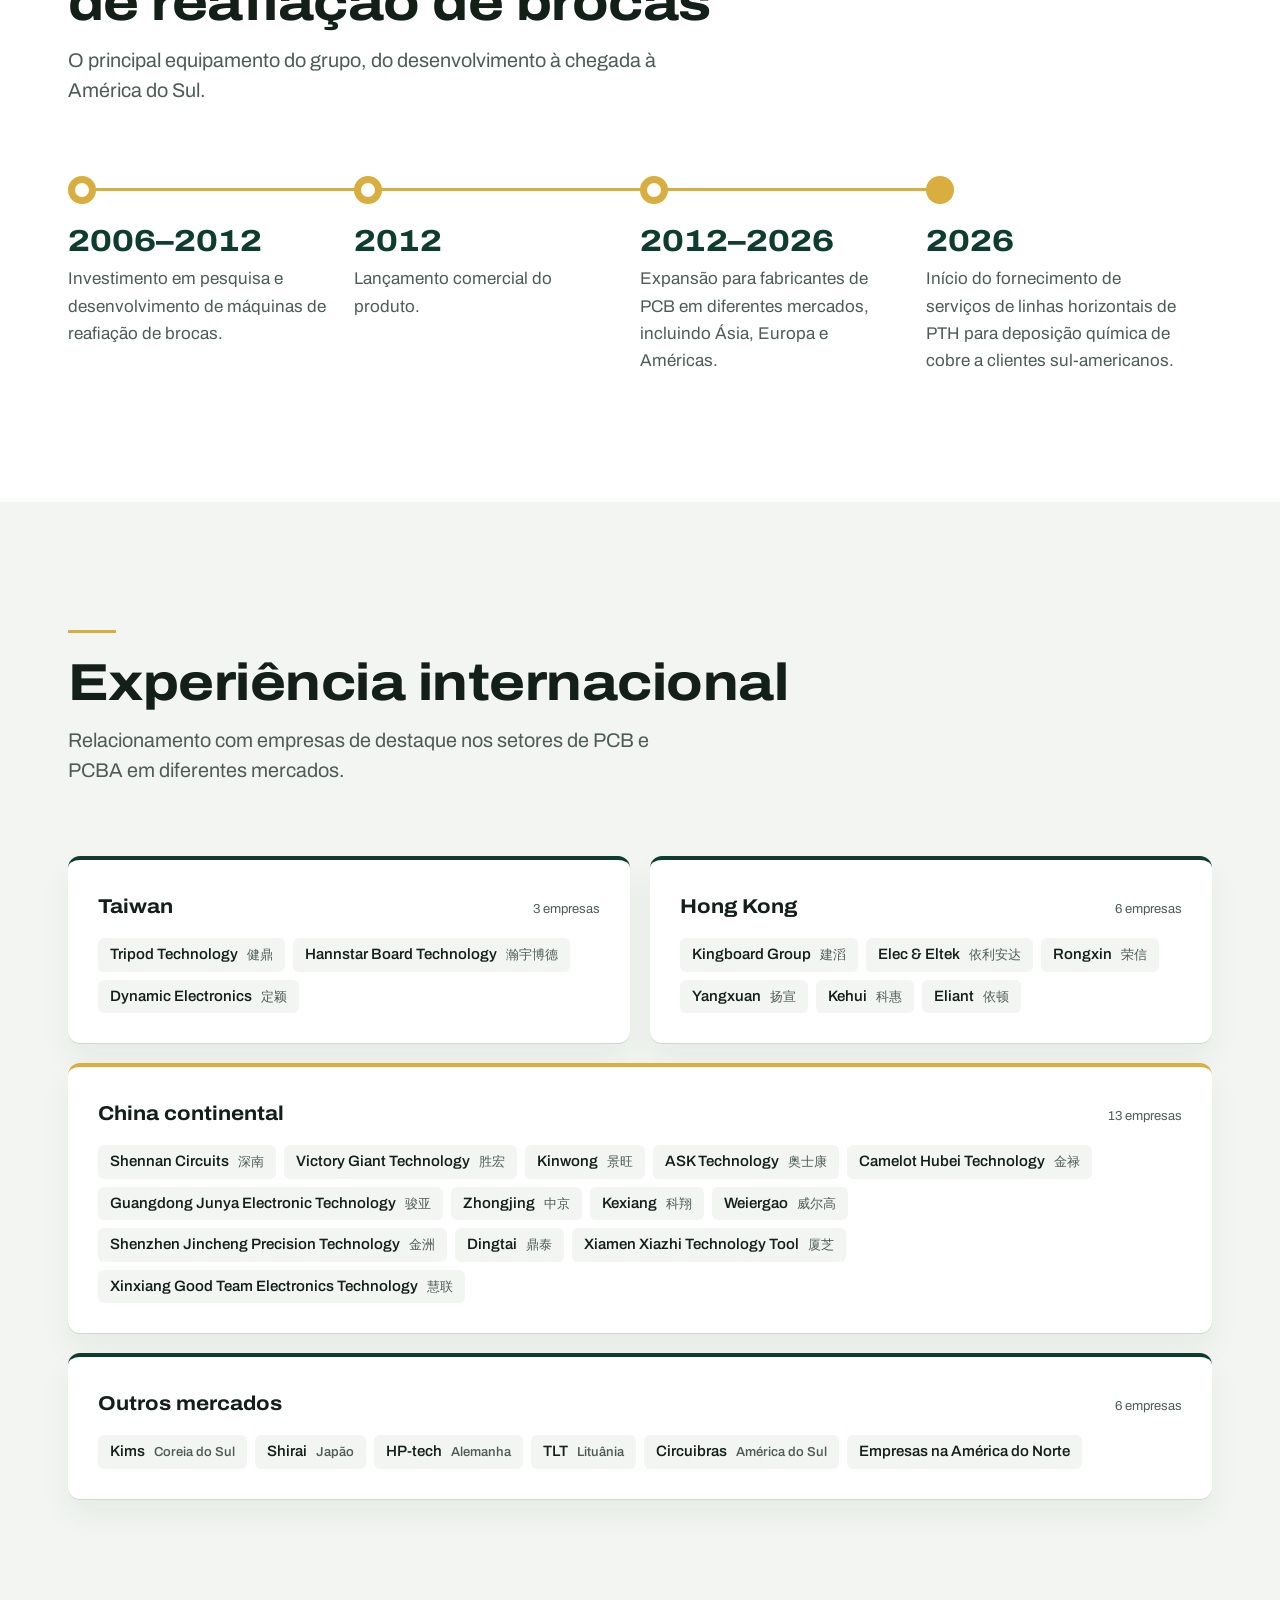
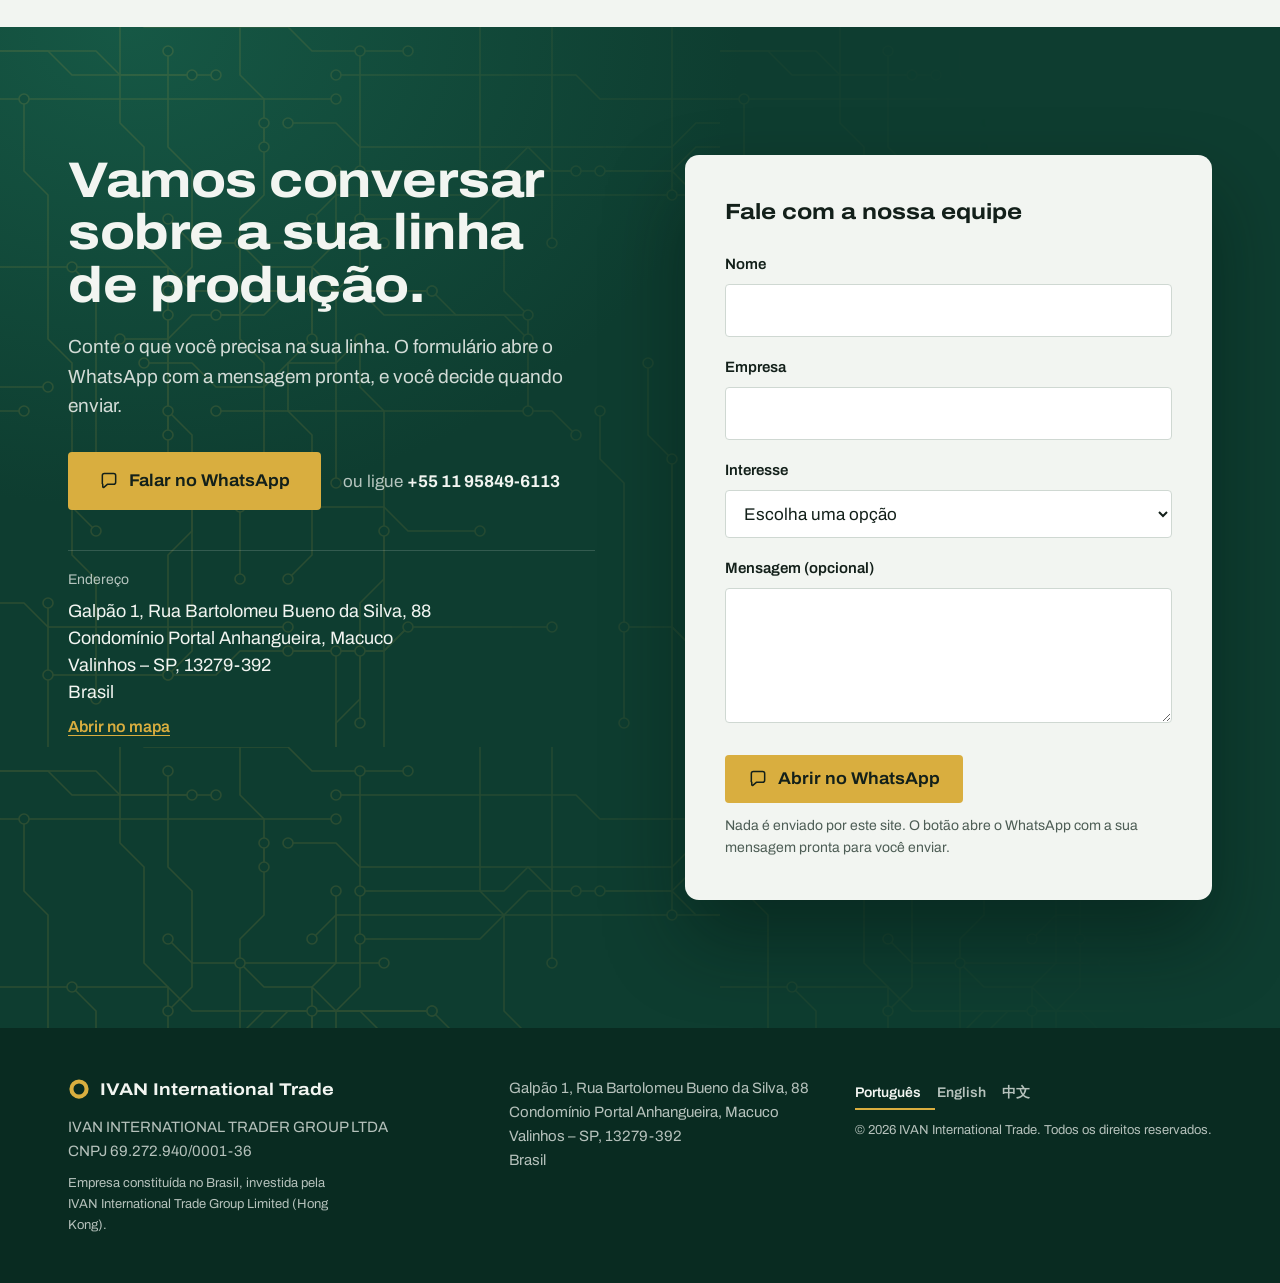
==== commit 01bc7ee6: "Add files via upload" ====
--- a/docs/index.html
+++ b/docs/index.html
@@ -51,15 +51,27 @@
 </header>
 <main id="main">
 <section class="hero" aria-labelledby="hero-title">
-  <div class="wrap">
-    <h1 id="hero-title">Equipamentos para a indústria de PCB e PCBA, com suporte técnico local no Brasil.</h1>
-    <div class="hero-row">
+  <div class="wrap hero-grid">
+    <div class="hero-copy">
+      <ol class="route" aria-label="Da cadeia de suprimentos chinesa ao Brasil"><li><span class="route-via" aria-hidden="true"></span>Hong Kong</li><li><span class="route-via" aria-hidden="true"></span>Shenzhen</li><li><span class="route-via" aria-hidden="true"></span>Valinhos (SP)</li></ol>
+      <h1 id="hero-title">Equipamentos para a indústria de PCB e PCBA, com suporte técnico local no Brasil.</h1>
       <p class="lead">Somos a empresa brasileira vinculada ao grupo IVAN, sediado em Hong Kong. Fornecemos máquinas, equipamentos e materiais para a indústria de fabricação e montagem de placas eletrônicas, conectando a cadeia de suprimentos chinesa ao mercado brasileiro e sul-americano.</p>
       <div class="ctas">
         <a class="btn btn-gold" href="https://wa.me/5511958496113?text=Ol%C3%A1%21%20Vim%20pelo%20site%20e%20gostaria%20de%20falar%20sobre%20equipamentos%20para%20PCB/PCBA." target="_blank" rel="noopener"><svg class="icon" viewBox="0 0 24 24" aria-hidden="true" focusable="false"><path d="M4 5.5A2.5 2.5 0 0 1 6.5 3h11A2.5 2.5 0 0 1 20 5.5v8a2.5 2.5 0 0 1-2.5 2.5H10l-4.2 3.6c-.5.4-1.3 0-1.3-.6V16A2.5 2.5 0 0 1 4 13.5z" fill="none" stroke="currentColor" stroke-width="1.8" stroke-linejoin="round"/></svg><span>Falar no WhatsApp</span></a>
         <a class="btn btn-ghost" href="#equipment">Ver equipamentos</a>
       </div>
     </div>
+    <figure class="hero-visual">
+      <div class="hero-photo"><img src="assets/img/max-500.webp" width="954" height="849" alt="Foto: Máquina automática de reafiação de brocas (Série MAX-500)" fetchpriority="high"></div>
+      <figcaption>
+        <span class="hc-label">Equipamento principal</span>
+        <strong>Máquina automática de reafiação de brocas</strong>
+        <span class="hc-series">Série MAX-500</span>
+        <a href="#max-500">Ver detalhes</a>
+      </figcaption>
+    </figure>
+  </div>
+  <div class="wrap">
     <figure class="drill">
       <figcaption>Nossa linha principal atende cada parte da broca de PCB no ciclo de reafiação.</figcaption>
       <svg class="drill-svg" viewBox="0 0 1200 210" role="img" aria-labelledby="drill-title">
@@ -100,16 +112,20 @@
     </div>
     <div class="seg-grid">
       <article class="seg seg-pcb" aria-labelledby="seg-pcb-title">
-        <p class="seg-code" aria-hidden="true">PCB</p>
-        <h3 id="seg-pcb-title">Fabricação de placas de circuito impresso <span class="sr-only">(PCB)</span></h3>
-        <p>Equipamentos e soluções para diferentes etapas do processo de fabricação, além dos materiais da produção.</p>
-        <ul class="ticks two-col"><li>Equipamentos para processos secos e úmidos</li><li>Máquinas automáticas de reafiação de brocas</li><li>Máquinas de furação de PCB</li><li>Inspeção óptica automatizada (AOI)</li><li>Fornos de túnel</li><li>Impressão de circuitos e máscara de solda</li><li>Sistemas de inspeção visual</li><li>Instrumentos de laboratório</li><li>Ferramentas e dispositivos de produção</li><li>Materiais principais e auxiliares</li></ul>
+        <div class="seg-art"><svg class="board" viewBox="0 0 360 230" aria-hidden="true" focusable="false"><rect x="4" y="4" width="352" height="222" rx="12" class="b-sub"/><rect x="14" y="14" width="332" height="202" rx="8" class="b-silk"/><path d="M40 60 H120 L140 80 H220" class="b-trace"/><path d="M40 100 H90 L110 120 H200 L220 140 H300" class="b-trace"/><path d="M60 170 H150 L170 150 H250" class="b-trace"/><path d="M240 60 V40 H320" class="b-trace"/><path d="M300 90 V160 L280 180 H200" class="b-trace"/><path d="M120 190 H300" class="b-trace"/><circle cx="40" cy="60" r="6" class="b-via"/><circle cx="220" cy="80" r="6" class="b-via"/><circle cx="40" cy="100" r="6" class="b-via"/><circle cx="300" cy="140" r="6" class="b-via"/><circle cx="60" cy="170" r="6" class="b-via"/><circle cx="250" cy="150" r="6" class="b-via"/><circle cx="320" cy="40" r="6" class="b-via"/><circle cx="300" cy="90" r="6" class="b-via"/><circle cx="200" cy="180" r="6" class="b-via"/><circle cx="120" cy="190" r="6" class="b-via"/><circle cx="300" cy="190" r="6" class="b-via"/><circle cx="30" cy="30" r="7" class="b-hole"/><circle cx="330" cy="30" r="7" class="b-hole"/><circle cx="30" cy="200" r="7" class="b-hole"/><circle cx="330" cy="200" r="7" class="b-hole"/></svg><p class="seg-code" aria-hidden="true">PCB</p></div>
+        <div class="seg-body">
+          <h3 id="seg-pcb-title">Fabricação de placas de circuito impresso <span class="sr-only">(PCB)</span></h3>
+          <p>Equipamentos e soluções para diferentes etapas do processo de fabricação, além dos materiais da produção.</p>
+          <ul class="ticks two-col"><li>Equipamentos para processos secos e úmidos</li><li>Máquinas automáticas de reafiação de brocas</li><li>Máquinas de furação de PCB</li><li>Inspeção óptica automatizada (AOI)</li><li>Fornos de túnel</li><li>Impressão de circuitos e máscara de solda</li><li>Sistemas de inspeção visual</li><li>Instrumentos de laboratório</li><li>Ferramentas e dispositivos de produção</li><li>Materiais principais e auxiliares</li></ul>
+        </div>
       </article>
       <article class="seg seg-pcba" aria-labelledby="seg-pcba-title">
-        <p class="seg-code" aria-hidden="true">PCBA</p>
-        <h3 id="seg-pcba-title">Montagem de placas eletrônicas <span class="sr-only">(PCBA)</span></h3>
-        <p>Equipamentos e itens de apoio para linhas de montagem.</p>
-        <ul class="ticks"><li>Equipamentos auxiliares para linhas de PCBA</li><li>Equipamentos de inspeção</li><li>Ferramentas e dispositivos de produção</li><li>Produtos de proteção industrial</li></ul>
+        <div class="seg-art"><svg class="board" viewBox="0 0 360 230" aria-hidden="true" focusable="false"><rect x="4" y="4" width="352" height="222" rx="12" class="b-sub"/><rect x="14" y="14" width="332" height="202" rx="8" class="b-silk"/><path d="M40 60 H120 L140 80 H220" class="b-trace"/><path d="M40 100 H90 L110 120 H200 L220 140 H300" class="b-trace"/><path d="M60 170 H150 L170 150 H250" class="b-trace"/><path d="M240 60 V40 H320" class="b-trace"/><path d="M300 90 V160 L280 180 H200" class="b-trace"/><path d="M120 190 H300" class="b-trace"/><circle cx="40" cy="60" r="6" class="b-via"/><circle cx="220" cy="80" r="6" class="b-via"/><circle cx="40" cy="100" r="6" class="b-via"/><circle cx="300" cy="140" r="6" class="b-via"/><circle cx="60" cy="170" r="6" class="b-via"/><circle cx="250" cy="150" r="6" class="b-via"/><circle cx="320" cy="40" r="6" class="b-via"/><circle cx="300" cy="90" r="6" class="b-via"/><circle cx="200" cy="180" r="6" class="b-via"/><circle cx="120" cy="190" r="6" class="b-via"/><circle cx="300" cy="190" r="6" class="b-via"/><circle cx="30" cy="30" r="7" class="b-hole"/><circle cx="330" cy="30" r="7" class="b-hole"/><circle cx="30" cy="200" r="7" class="b-hole"/><circle cx="330" cy="200" r="7" class="b-hole"/><rect x="128" y="58" width="78" height="78" rx="4" class="c-ic"/><rect x="140" y="70" width="54" height="54" rx="2" class="c-ic-top"/><rect x="136" y="50" width="4" height="8" class="c-pin"/><rect x="136" y="136" width="4" height="8" class="c-pin"/><rect x="120" y="66" width="8" height="4" class="c-pin"/><rect x="206" y="66" width="8" height="4" class="c-pin"/><rect x="146" y="50" width="4" height="8" class="c-pin"/><rect x="146" y="136" width="4" height="8" class="c-pin"/><rect x="120" y="76" width="8" height="4" class="c-pin"/><rect x="206" y="76" width="8" height="4" class="c-pin"/><rect x="156" y="50" width="4" height="8" class="c-pin"/><rect x="156" y="136" width="4" height="8" class="c-pin"/><rect x="120" y="86" width="8" height="4" class="c-pin"/><rect x="206" y="86" width="8" height="4" class="c-pin"/><rect x="166" y="50" width="4" height="8" class="c-pin"/><rect x="166" y="136" width="4" height="8" class="c-pin"/><rect x="120" y="96" width="8" height="4" class="c-pin"/><rect x="206" y="96" width="8" height="4" class="c-pin"/><rect x="176" y="50" width="4" height="8" class="c-pin"/><rect x="176" y="136" width="4" height="8" class="c-pin"/><rect x="120" y="106" width="8" height="4" class="c-pin"/><rect x="206" y="106" width="8" height="4" class="c-pin"/><rect x="186" y="50" width="4" height="8" class="c-pin"/><rect x="186" y="136" width="4" height="8" class="c-pin"/><rect x="120" y="116" width="8" height="4" class="c-pin"/><rect x="206" y="116" width="8" height="4" class="c-pin"/><rect x="196" y="50" width="4" height="8" class="c-pin"/><rect x="196" y="136" width="4" height="8" class="c-pin"/><rect x="120" y="126" width="8" height="4" class="c-pin"/><rect x="206" y="126" width="8" height="4" class="c-pin"/><rect x="236" y="96" width="34" height="14" rx="2" class="c-res"/><rect x="236" y="120" width="34" height="14" rx="2" class="c-res"/><circle cx="80" cy="140" r="16" class="c-cap"/><circle cx="80" cy="140" r="8" class="c-cap-top"/><rect x="232" y="164" width="96" height="34" rx="3" class="c-conn"/><rect x="240" y="172" width="8" height="18" rx="1" class="c-conn-pin"/><rect x="254" y="172" width="8" height="18" rx="1" class="c-conn-pin"/><rect x="268" y="172" width="8" height="18" rx="1" class="c-conn-pin"/><rect x="282" y="172" width="8" height="18" rx="1" class="c-conn-pin"/><rect x="296" y="172" width="8" height="18" rx="1" class="c-conn-pin"/><rect x="310" y="172" width="8" height="18" rx="1" class="c-conn-pin"/><rect x="44" y="40" width="44" height="24" rx="3" class="c-ic"/></svg><p class="seg-code" aria-hidden="true">PCBA</p></div>
+        <div class="seg-body">
+          <h3 id="seg-pcba-title">Montagem de placas eletrônicas <span class="sr-only">(PCBA)</span></h3>
+          <p>Equipamentos e itens de apoio para linhas de montagem.</p>
+          <ul class="ticks"><li>Equipamentos auxiliares para linhas de PCBA</li><li>Equipamentos de inspeção</li><li>Ferramentas e dispositivos de produção</li><li>Produtos de proteção industrial</li></ul>
+        </div>
       </article>
     </div>
   </div>
@@ -120,9 +136,11 @@
       <h2 id="prod-title">Equipamentos para reafiação de brocas</h2>
       <p>Máquinas para limpar, reafiar, remarcar e aplicar anéis em brocas de PCB, em lote e com operação automática.</p>
     </div>
+    <nav class="catalog-index" aria-label="Linha de equipamentos"><ul><li><a href="#max-500"><span class="ci-img"><img src="assets/img/max-500.webp" width="954" height="849" alt="" loading="lazy" decoding="async"></span><span class="ci-code">MAX-500</span><span class="ci-name">Máquina automática de reafiação de brocas</span></a></li><li><a href="#a01"><span class="ci-img"><img src="assets/img/a01.webp" width="960" height="781" alt="" loading="lazy" decoding="async"></span><span class="ci-code">A01</span><span class="ci-name">Máquina de limpeza de brocas</span></a></li><li><a href="#a02"><span class="ci-img"><img src="assets/img/a02.webp" width="915" height="798" alt="" loading="lazy" decoding="async"></span><span class="ci-code">A02</span><span class="ci-name">Máquina de remarcação de brocas</span></a></li><li><a href="#a03"><span class="ci-img"><img src="assets/img/a03.webp" width="870" height="657" alt="" loading="lazy" decoding="async"></span><span class="ci-code">A03</span><span class="ci-name">Máquina de limpeza e remarcação de brocas</span></a></li><li><a href="#max600"><span class="ci-img"><img src="assets/img/max600.webp" width="801" height="717" alt="" loading="lazy" decoding="async"></span><span class="ci-code">MAX600</span><span class="ci-name">Máquina automática de aplicação de anéis em microbrocas</span></a></li></ul></nav>
     <article id="max-500" class="product" aria-labelledby="max-500-title">
-      <div class="product-media">
-        <img src="assets/img/max-500.webp" width="954" height="849" alt="Foto: Máquina automática de reafiação de brocas (Série MAX-500)" loading="eager" decoding="async">
+      <div class="product-visual">
+        <span class="pv-code" aria-hidden="true">MAX-500</span>
+        <img src="assets/img/max-500.webp" width="954" height="849" alt="Foto: Máquina automática de reafiação de brocas (Série MAX-500)" loading="lazy" decoding="async">
       </div>
       <div class="product-body">
         <p class="series">Série MAX-500</p>
@@ -147,8 +165,9 @@
           <a class="btn btn-ink quote-btn" data-product="max-500" href="https://wa.me/5511958496113?text=Ol%C3%A1%21%20Vim%20pelo%20site%20e%20gostaria%20de%20um%20or%C3%A7amento%3A%20M%C3%A1quina%20autom%C3%A1tica%20de%20reafia%C3%A7%C3%A3o%20de%20brocas%20%28S%C3%A9rie%20MAX-500%29." target="_blank" rel="noopener"><svg class="icon" viewBox="0 0 24 24" aria-hidden="true" focusable="false"><path d="M4 5.5A2.5 2.5 0 0 1 6.5 3h11A2.5 2.5 0 0 1 20 5.5v8a2.5 2.5 0 0 1-2.5 2.5H10l-4.2 3.6c-.5.4-1.3 0-1.3-.6V16A2.5 2.5 0 0 1 4 13.5z" fill="none" stroke="currentColor" stroke-width="1.8" stroke-linejoin="round"/></svg><span>Pedir orçamento</span></a>
         </div>
       </div>
-    </article><article id="a01" class="product" aria-labelledby="a01-title">
-      <div class="product-media">
+    </article><article id="a01" class="product product--flip" aria-labelledby="a01-title">
+      <div class="product-visual">
+        <span class="pv-code" aria-hidden="true">A01</span>
         <img src="assets/img/a01.webp" width="960" height="781" alt="Foto: Máquina de limpeza de brocas (Série A01)" loading="lazy" decoding="async">
       </div>
       <div class="product-body">
@@ -175,7 +194,8 @@
         </div>
       </div>
     </article><article id="a02" class="product" aria-labelledby="a02-title">
-      <div class="product-media">
+      <div class="product-visual">
+        <span class="pv-code" aria-hidden="true">A02</span>
         <img src="assets/img/a02.webp" width="915" height="798" alt="Foto: Máquina de remarcação de brocas (Série A02)" loading="lazy" decoding="async">
       </div>
       <div class="product-body">
@@ -201,8 +221,9 @@
           <a class="btn btn-ink quote-btn" data-product="a02" href="https://wa.me/5511958496113?text=Ol%C3%A1%21%20Vim%20pelo%20site%20e%20gostaria%20de%20um%20or%C3%A7amento%3A%20M%C3%A1quina%20de%20remarca%C3%A7%C3%A3o%20de%20brocas%20%28S%C3%A9rie%20A02%29." target="_blank" rel="noopener"><svg class="icon" viewBox="0 0 24 24" aria-hidden="true" focusable="false"><path d="M4 5.5A2.5 2.5 0 0 1 6.5 3h11A2.5 2.5 0 0 1 20 5.5v8a2.5 2.5 0 0 1-2.5 2.5H10l-4.2 3.6c-.5.4-1.3 0-1.3-.6V16A2.5 2.5 0 0 1 4 13.5z" fill="none" stroke="currentColor" stroke-width="1.8" stroke-linejoin="round"/></svg><span>Pedir orçamento</span></a>
         </div>
       </div>
-    </article><article id="a03" class="product" aria-labelledby="a03-title">
-      <div class="product-media">
+    </article><article id="a03" class="product product--flip" aria-labelledby="a03-title">
+      <div class="product-visual">
+        <span class="pv-code" aria-hidden="true">A03</span>
         <img src="assets/img/a03.webp" width="870" height="657" alt="Foto: Máquina de limpeza e remarcação de brocas (Série A03)" loading="lazy" decoding="async">
       </div>
       <div class="product-body">
@@ -229,7 +250,8 @@
         </div>
       </div>
     </article><article id="max600" class="product" aria-labelledby="max600-title">
-      <div class="product-media">
+      <div class="product-visual">
+        <span class="pv-code" aria-hidden="true">MAX600</span>
         <img src="assets/img/max600.webp" width="801" height="717" alt="Foto: Máquina automática de aplicação de anéis em microbrocas (MAX600)" loading="lazy" decoding="async">
       </div>
       <div class="product-body">
@@ -267,6 +289,10 @@
       </div>
       <dl class="facts"><div><dt>Empresa no Brasil</dt><dd>IVAN INTERNATIONAL TRADER GROUP LTDA, CNPJ 69.272.940/0001-36</dd></div><div><dt>Empresa investidora</dt><dd>IVAN International Trade Group Limited, Hong Kong</dd></div><div><dt>Empresas parceiras na China</dt><dd>Shenzhen COSTAR e Shenzhen EYESIGHT</dd></div><div><dt>Experiência do grupo</dt><dd>Mais de 20 anos em PCB e PCBA</dd></div><div><dt>Atendimento</dt><dd>Brasil e América do Sul, a partir de Valinhos (SP)</dd></div></dl>
     </div>
+    <div class="net" role="group" aria-labelledby="net-title">
+      <h3 id="net-title" class="net-title">Estrutura de atendimento</h3>
+      <ol class="net-nodes"><li><span class="net-via" aria-hidden="true"></span><p class="net-city">Hong Kong</p><p class="net-entity">IVAN International Trade Group Limited</p><p class="net-role">Empresa investidora</p></li><li><span class="net-via" aria-hidden="true"></span><p class="net-city">Shenzhen</p><p class="net-entity">COSTAR e EYESIGHT</p><p class="net-role">Empresas parceiras</p></li><li><span class="net-via" aria-hidden="true"></span><p class="net-city">Valinhos (SP)</p><p class="net-entity">IVAN International Trader Group Ltda</p><p class="net-role">Empresa no Brasil</p></li><li><span class="net-via" aria-hidden="true"></span><p class="net-city">América do Sul</p><p class="net-entity">Clientes no Brasil e na América do Sul</p><p class="net-role">Mercados atendidos</p></li></ol>
+    </div>
   </div>
 </section>
 <section id="history" class="section history" aria-labelledby="hist-title">
@@ -284,22 +310,26 @@
       <h2 id="cust-title">Experiência internacional</h2>
       <p>Relacionamento com empresas de destaque nos setores de PCB e PCBA em diferentes mercados.</p>
     </div>
-    <div class="cust-grid"><div class="cust-group"><h3>Taiwan</h3><ul><li>Tripod Technology <span class="cn" lang="zh-CN">健鼎</span></li><li>Hannstar Board Technology <span class="cn" lang="zh-CN">瀚宇博德</span></li><li>Dynamic Electronics <span class="cn" lang="zh-CN">定颖</span></li></ul></div><div class="cust-group"><h3>Hong Kong</h3><ul><li>Kingboard Group <span class="cn" lang="zh-CN">建滔</span></li><li>Elec &amp; Eltek <span class="cn" lang="zh-CN">依利安达</span></li><li>Rongxin <span class="cn" lang="zh-CN">荣信</span></li><li>Yangxuan <span class="cn" lang="zh-CN">扬宣</span></li><li>Kehui <span class="cn" lang="zh-CN">科惠</span></li><li>Eliant <span class="cn" lang="zh-CN">依顿</span></li></ul></div><div class="cust-group"><h3>China continental</h3><ul><li>Shennan Circuits <span class="cn" lang="zh-CN">深南</span></li><li>Victory Giant Technology <span class="cn" lang="zh-CN">胜宏</span></li><li>Kinwong <span class="cn" lang="zh-CN">景旺</span></li><li>ASK Technology <span class="cn" lang="zh-CN">奥士康</span></li><li>Camelot Hubei Technology <span class="cn" lang="zh-CN">金禄</span></li><li>Guangdong Junya Electronic Technology <span class="cn" lang="zh-CN">骏亚</span></li><li>Zhongjing <span class="cn" lang="zh-CN">中京</span></li><li>Kexiang <span class="cn" lang="zh-CN">科翔</span></li><li>Weiergao <span class="cn" lang="zh-CN">威尔高</span></li><li>Shenzhen Jincheng Precision Technology <span class="cn" lang="zh-CN">金洲</span></li><li>Dingtai <span class="cn" lang="zh-CN">鼎泰</span></li><li>Xiamen Xiazhi Technology Tool <span class="cn" lang="zh-CN">厦芝</span></li><li>Xinxiang Good Team Electronics Technology <span class="cn" lang="zh-CN">慧联</span></li></ul></div><div class="cust-group"><h3>Outros mercados</h3><ul><li>Kims <span class="cn">Coreia do Sul</span></li><li>Shirai <span class="cn">Japão</span></li><li>HP-tech <span class="cn">Alemanha</span></li><li>TLT <span class="cn">Lituânia</span></li><li>Circuibras <span class="cn">América do Sul</span></li><li>Empresas na América do Norte</li></ul></div></div>
+    <div class="exp-grid"><div class="exp-card"><div class="exp-head"><h3>Taiwan</h3><span class="exp-count">3 empresas</span></div><ul class="exp-names"><li>Tripod Technology <span class="cn" lang="zh-CN">健鼎</span></li><li>Hannstar Board Technology <span class="cn" lang="zh-CN">瀚宇博德</span></li><li>Dynamic Electronics <span class="cn" lang="zh-CN">定颖</span></li></ul></div><div class="exp-card"><div class="exp-head"><h3>Hong Kong</h3><span class="exp-count">6 empresas</span></div><ul class="exp-names"><li>Kingboard Group <span class="cn" lang="zh-CN">建滔</span></li><li>Elec &amp; Eltek <span class="cn" lang="zh-CN">依利安达</span></li><li>Rongxin <span class="cn" lang="zh-CN">荣信</span></li><li>Yangxuan <span class="cn" lang="zh-CN">扬宣</span></li><li>Kehui <span class="cn" lang="zh-CN">科惠</span></li><li>Eliant <span class="cn" lang="zh-CN">依顿</span></li></ul></div><div class="exp-card"><div class="exp-head"><h3>China continental</h3><span class="exp-count">13 empresas</span></div><ul class="exp-names"><li>Shennan Circuits <span class="cn" lang="zh-CN">深南</span></li><li>Victory Giant Technology <span class="cn" lang="zh-CN">胜宏</span></li><li>Kinwong <span class="cn" lang="zh-CN">景旺</span></li><li>ASK Technology <span class="cn" lang="zh-CN">奥士康</span></li><li>Camelot Hubei Technology <span class="cn" lang="zh-CN">金禄</span></li><li>Guangdong Junya Electronic Technology <span class="cn" lang="zh-CN">骏亚</span></li><li>Zhongjing <span class="cn" lang="zh-CN">中京</span></li><li>Kexiang <span class="cn" lang="zh-CN">科翔</span></li><li>Weiergao <span class="cn" lang="zh-CN">威尔高</span></li><li>Shenzhen Jincheng Precision Technology <span class="cn" lang="zh-CN">金洲</span></li><li>Dingtai <span class="cn" lang="zh-CN">鼎泰</span></li><li>Xiamen Xiazhi Technology Tool <span class="cn" lang="zh-CN">厦芝</span></li><li>Xinxiang Good Team Electronics Technology <span class="cn" lang="zh-CN">慧联</span></li></ul></div><div class="exp-card"><div class="exp-head"><h3>Outros mercados</h3><span class="exp-count">6 empresas</span></div><ul class="exp-names"><li>Kims <span class="cn">Coreia do Sul</span></li><li>Shirai <span class="cn">Japão</span></li><li>HP-tech <span class="cn">Alemanha</span></li><li>TLT <span class="cn">Lituânia</span></li><li>Circuibras <span class="cn">América do Sul</span></li><li>Empresas na América do Norte</li></ul></div></div>
   </div>
 </section>
 <section id="contact" class="section contact" aria-labelledby="contact-title">
   <div class="wrap contact-grid">
     <div class="contact-info">
-      <h2 id="contact-title">Fale com a nossa equipe</h2>
+      <h2 id="contact-title">Vamos conversar sobre a sua linha de produção.</h2>
       <p class="lead">Conte o que você precisa na sua linha. O formulário abre o WhatsApp com a mensagem pronta, e você decide quando enviar.</p>
+      <div class="contact-ctas">
+        <a class="btn btn-gold btn-large" href="https://wa.me/5511958496113?text=Ol%C3%A1%21%20Vim%20pelo%20site%20e%20gostaria%20de%20falar%20sobre%20equipamentos%20para%20PCB/PCBA." target="_blank" rel="noopener"><svg class="icon" viewBox="0 0 24 24" aria-hidden="true" focusable="false"><path d="M4 5.5A2.5 2.5 0 0 1 6.5 3h11A2.5 2.5 0 0 1 20 5.5v8a2.5 2.5 0 0 1-2.5 2.5H10l-4.2 3.6c-.5.4-1.3 0-1.3-.6V16A2.5 2.5 0 0 1 4 13.5z" fill="none" stroke="currentColor" stroke-width="1.8" stroke-linejoin="round"/></svg><span>Falar no WhatsApp</span></a>
+        <span class="contact-or">ou ligue <a href="tel:+5511958496113">+55 11 95849-6113</a></span>
+      </div>
       <dl class="contact-list">
-        <div><dt>Telefone e WhatsApp</dt><dd><a href="tel:+5511958496113">+55 11 95849-6113</a></dd></div>
         <div><dt>Endereço</dt><dd><address>Galpão 1, Rua Bartolomeu Bueno da Silva, 88<br>Condomínio Portal Anhangueira, Macuco<br>Valinhos – SP, 13279-392<br>Brasil</address>
           <a class="map-link" href="https://www.google.com/maps/search/?api=1&amp;query=Rua+Bartolomeu+Bueno+da+Silva+88+Valinhos+SP+13279-392" target="_blank" rel="noopener">Abrir no mapa</a></dd></div>
       </dl>
     </div>
-    <form class="wa-form" id="wa-form" action="https://wa.me/5511958496113" method="get" target="_blank"
+    <form class="wa-form" id="wa-form" aria-labelledby="form-title" action="https://wa.me/5511958496113" method="get" target="_blank"
           data-number="5511958496113" data-tpl="Olá! Meu nome é {name}{company}. Tenho interesse em: {interest}." data-tpl-company=", da empresa {company}">
+      <h3 id="form-title" class="form-title">Fale com a nossa equipe</h3>
       <div class="field">
         <label for="f-name">Nome</label>
         <input id="f-name" name="name" type="text" autocomplete="name" required>
--- a/docs/assets/css/site.css
+++ b/docs/assets/css/site.css
@@ -431,6 +431,272 @@
 .site-footer .small { font-size: 0.8125rem; }
 .footer-group { margin-top: 10px !important; max-width: 40ch; }
 
+
+/* ================================================================ DESIGN V2
+   Mesma identidade (máscara verde, pads dourados), acabamento mais corporativo:
+   trilhas de placa como textura, fotos em painéis técnicos, cartões e diagramas. */
+
+.section { padding: clamp(80px, 10vw, 136px) 0; }
+.section-head { margin-bottom: clamp(40px, 5.5vw, 72px); }
+.section-head::before {
+  content: ""; display: block; width: 48px; height: 3px; background: var(--gold); margin-bottom: 22px;
+}
+.section h2 { font-size: clamp(2rem, 1.15rem + 3vw, 3.25rem); line-height: 1.06; }
+.section-head p { font-size: clamp(1.0625rem, 1rem + 0.3vw, 1.25rem); }
+
+/* ---------- hero */
+.hero {
+  position: relative; overflow: hidden;
+  padding: clamp(56px, 7vw, 104px) 0 clamp(48px, 6vw, 88px);
+  background: radial-gradient(ellipse 80% 70% at 85% 10%, #165845 0%, var(--mask) 60%);
+}
+.hero::before, .contact::before, .net::before {
+  content: ""; position: absolute; inset: 0; pointer-events: none;
+  background: url(../img/pcb-traces.svg) 0 0 / 720px repeat;
+  opacity: 0.14;
+  -webkit-mask-image: linear-gradient(100deg, transparent 15%, #000 70%);
+          mask-image: linear-gradient(100deg, transparent 15%, #000 70%);
+}
+.hero > .wrap, .contact > .wrap, .net > * { position: relative; }
+.hero-grid {
+  display: grid; grid-template-columns: minmax(0, 7fr) minmax(0, 5fr);
+  gap: clamp(36px, 5vw, 80px); align-items: center;
+}
+.hero h1 { font-size: clamp(2.25rem, 0.9rem + 3.7vw, 4.125rem); max-width: none; }
+.hero .lead { margin-top: clamp(20px, 2.4vw, 28px); max-width: 52ch; }
+.hero .ctas { margin-top: clamp(28px, 3vw, 40px); }
+
+.route {
+  list-style: none; margin: 0 0 clamp(24px, 3vw, 36px); padding: 0;
+  display: flex; flex-wrap: wrap; align-items: center; row-gap: 8px;
+  font-size: 0.875rem; font-weight: 650; font-stretch: 106%; color: var(--on-dark-muted);
+}
+.route li { display: inline-flex; align-items: center; gap: 8px; }
+.route li + li::before {
+  content: ""; width: clamp(18px, 3vw, 36px); height: 2px; background: var(--gold); margin: 0 10px 0 6px; opacity: 0.8;
+}
+.route-via { width: 11px; height: 11px; border-radius: 50%; border: 3px solid var(--gold); flex: none; }
+
+.hero-visual { margin: 0; position: relative; padding: 0 0 40px 0; }
+.hero-photo {
+  border-radius: 12px; overflow: hidden;
+  border: 1px solid rgba(217, 174, 63, 0.35);
+  box-shadow: 0 40px 80px rgba(3, 18, 13, 0.45);
+}
+.hero-photo img { display: block; width: 100%; height: auto; }
+.hero-visual figcaption {
+  position: absolute; left: -28px; bottom: 0; max-width: 320px;
+  display: grid; gap: 2px;
+  padding: 16px 20px; border-radius: 8px;
+  background: var(--silk); color: var(--ink);
+  border-left: 4px solid var(--gold);
+  box-shadow: 0 18px 40px rgba(3, 18, 13, 0.35);
+}
+.hc-label { font-size: 0.8125rem; color: var(--muted); }
+.hero-visual strong { font-size: 1rem; line-height: 1.3; font-stretch: 106%; }
+.hc-series { font-size: 0.875rem; font-weight: 650; color: var(--mask); }
+.hero-visual figcaption a { margin-top: 6px; font-size: 0.875rem; font-weight: 650; color: var(--mask); }
+
+.drill { margin-top: clamp(64px, 7vw, 104px); padding-top: clamp(32px, 4vw, 48px); border-top: 1px solid var(--mask-line); }
+
+/* ---------- segmentos com ilustração */
+.seg-grid { grid-template-columns: minmax(0, 1.25fr) minmax(0, 1fr); gap: 24px; }
+.seg { padding: 0; border-top: 0; overflow: hidden; border-radius: 12px; box-shadow: 0 1px 0 var(--rule), 0 20px 40px rgba(14, 61, 48, 0.06); }
+.seg-art {
+  position: relative; display: flex; align-items: center; justify-content: center;
+  padding: clamp(48px, 5vw, 64px) clamp(24px, 3vw, 40px) clamp(24px, 3vw, 36px);
+  background: linear-gradient(160deg, #134a3a, #0a3127);
+}
+.seg-pcba .seg-art { background: linear-gradient(160deg, #0f3a2e, #07241c); }
+.seg-art .board { width: 100%; max-width: 380px; height: auto; display: block; }
+.seg-code {
+  position: absolute; top: 18px; left: clamp(20px, 2.6vw, 32px); margin: 0;
+  font-size: clamp(1.75rem, 1.2rem + 1.4vw, 2.5rem); color: var(--gold) !important;
+}
+.seg-pcba .seg-code { color: var(--gold) !important; }
+.seg-body { padding: clamp(24px, 3vw, 40px); }
+.seg-body h3 { font-size: 1.5rem; }
+.ticks li::before { background: var(--paper); }
+
+.board .b-sub { fill: #10493a; stroke: rgba(217, 174, 63, 0.55); stroke-width: 1.5; }
+.board .b-silk { fill: none; stroke: rgba(242, 245, 241, 0.3); stroke-width: 1; stroke-dasharray: 4 4; }
+.board .b-trace { fill: none; stroke: var(--gold); stroke-width: 3; stroke-linecap: round; stroke-linejoin: round; }
+.board .b-via { fill: #10493a; stroke: var(--gold); stroke-width: 3; }
+.board .b-hole { fill: #04140f; stroke: rgba(242, 245, 241, 0.45); stroke-width: 2; }
+.board .c-ic { fill: #1b2321; stroke: #3d4a46; stroke-width: 1.5; }
+.board .c-ic-top { fill: #232d2a; }
+.board .c-pin, .board .c-conn-pin { fill: #c9ced0; }
+.board .c-res { fill: #d8c9a8; stroke: #8c7b55; stroke-width: 1; }
+.board .c-cap { fill: #c9d1cd; stroke: #7f8a85; stroke-width: 1.5; }
+.board .c-cap-top { fill: none; stroke: #7f8a85; stroke-width: 1.5; }
+.board .c-conn { fill: var(--silk); stroke: #9aa39f; stroke-width: 1; }
+.board .c-conn-pin { fill: var(--gold); }
+
+/* ---------- catálogo */
+.catalog-index ul {
+  list-style: none; margin: 0 0 clamp(48px, 6vw, 88px); padding: 0;
+  display: grid; grid-template-columns: repeat(5, minmax(0, 1fr)); gap: 14px;
+}
+.catalog-index a {
+  display: block; height: 100%; padding: 12px 12px 16px; border-radius: 10px;
+  background: var(--silk); border: 1px solid var(--rule); text-decoration: none; color: var(--ink);
+  transition: border-color 0.15s, transform 0.15s;
+}
+.catalog-index a:hover { border-color: var(--gold); transform: translateY(-2px); }
+.ci-img { display: flex; align-items: center; justify-content: center; aspect-ratio: 4 / 3; overflow: hidden; border-radius: 6px; background: var(--paper); }
+.ci-img img { width: 100%; height: 100%; object-fit: contain; }
+.ci-code { display: block; margin-top: 14px; font-weight: 800; font-stretch: 120%; color: var(--mask); font-size: 1.0625rem; }
+.ci-name { display: block; margin-top: 2px; font-size: 0.875rem; line-height: 1.35; color: var(--muted); }
+
+.product { grid-template-columns: minmax(0, 6fr) minmax(0, 5fr); gap: clamp(32px, 5vw, 80px); padding: clamp(48px, 6vw, 88px) 0; }
+.product--flip .product-visual { order: 2; }
+.product-visual {
+  position: sticky; top: calc(var(--header-h) + 24px);
+  display: flex; align-items: center; justify-content: center;
+  aspect-ratio: 1 / 1; padding: clamp(28px, 4vw, 56px); overflow: hidden; border-radius: 14px;
+  background-color: #EDF1EE;
+  background-image:
+    linear-gradient(rgba(14, 61, 48, 0.07) 1px, transparent 1px),
+    linear-gradient(90deg, rgba(14, 61, 48, 0.07) 1px, transparent 1px);
+  background-size: 24px 24px;
+}
+.product-visual img {
+  position: relative; z-index: 1; display: block;
+  width: 100%; height: 100%; object-fit: contain;
+  border-radius: 6px; filter: drop-shadow(0 20px 30px rgba(9, 43, 33, 0.18));
+}
+.pv-code {
+  position: absolute; right: 18px; bottom: 4px; z-index: 0;
+  font-size: clamp(3.5rem, 2rem + 5vw, 7.5rem); font-weight: 800; font-stretch: 125%; line-height: 0.9;
+  color: transparent; -webkit-text-stroke: 1.5px rgba(14, 61, 48, 0.16); white-space: nowrap;
+}
+.series { color: var(--gold-text); font-size: 0.9375rem; }
+.product h3 { font-size: clamp(1.625rem, 1.15rem + 1.4vw, 2.375rem); line-height: 1.1; }
+.product-text { font-size: 1.0625rem; color: #2a3a33; }
+.highlights dd { font-size: clamp(1.1875rem, 1rem + 0.7vw, 1.625rem); font-weight: 720; color: var(--mask); }
+
+/* ---------- empresa: diagrama de atendimento */
+.about { background: var(--silk); }
+.net {
+  position: relative; overflow: hidden; margin-top: clamp(56px, 7vw, 96px);
+  padding: clamp(28px, 4vw, 56px); border-radius: 14px;
+  background: radial-gradient(ellipse 70% 90% at 90% 0%, #165845, var(--mask) 65%); color: var(--silk);
+}
+.net::before { opacity: 0.12; }
+.net-title { margin: 0 0 clamp(28px, 3vw, 40px); font-size: 0.9375rem; font-weight: 650; color: var(--on-dark-muted); font-stretch: 106%; }
+.net-nodes { list-style: none; margin: 0; padding: 0; display: grid; grid-template-columns: repeat(4, minmax(0, 1fr)); position: relative; }
+.net-nodes::before { content: ""; position: absolute; top: 10px; left: 11px; right: calc(25% - 11px); height: 2px; background: var(--gold); }
+.net-nodes li { position: relative; padding-right: 24px; }
+.net-via { display: block; position: relative; z-index: 1; width: 22px; height: 22px; border-radius: 50%; border: 6px solid var(--gold); background: var(--mask); }
+.net-nodes li:nth-child(3) .net-via { background: var(--gold); }
+.net-city { margin: 18px 0 8px; font-size: clamp(1.375rem, 1rem + 1.2vw, 2rem); font-weight: 760; font-stretch: 114%; line-height: 1.1; }
+.net-entity { margin: 0; font-weight: 600; font-size: 0.9688rem; line-height: 1.4; }
+.net-role { margin: 4px 0 0; font-size: 0.875rem; color: var(--on-dark-muted); }
+
+/* ---------- trajetória (agora em fundo claro) */
+.history { background: var(--paper); color: var(--ink); }
+.history .section-head p { color: var(--muted); }
+.history .via-dot { background: var(--paper); }
+.history .timeline li:last-child .via-dot { background: var(--gold); }
+.history .tl-text { color: var(--muted); }
+.history .year { color: var(--mask); }
+
+/* ---------- experiência internacional */
+.customers { background: var(--silk); }
+.exp-grid { display: grid; grid-template-columns: repeat(3, minmax(0, 1fr)); grid-auto-flow: dense; gap: 20px; }
+.exp-card {
+  background: var(--paper); border-radius: 12px; padding: clamp(22px, 2.4vw, 30px);
+  border-top: 4px solid var(--mask); box-shadow: 0 1px 0 var(--rule), 0 16px 32px rgba(14, 61, 48, 0.05);
+}
+.exp-card:nth-child(3) { grid-column: 1 / -1; border-top-color: var(--gold); }
+.exp-head { display: flex; justify-content: space-between; align-items: baseline; gap: 12px; margin-bottom: 16px; }
+.exp-head h3 { font-size: 1.25rem; font-stretch: 110%; }
+.exp-count { font-size: 0.8125rem; color: var(--muted); white-space: nowrap; }
+.exp-names { list-style: none; margin: 0; padding: 0; display: flex; flex-wrap: wrap; gap: 8px; }
+.exp-names li {
+  padding: 7px 12px; border-radius: 6px; background: var(--silk);
+  font-size: 0.9375rem; line-height: 1.3; font-weight: 550;
+}
+.exp-names .cn { margin-left: 6px; }
+
+/* ---------- contato */
+.contact {
+  position: relative; overflow: hidden;
+  padding: clamp(88px, 10vw, 144px) 0;
+  background: radial-gradient(ellipse 80% 80% at 10% 0%, #165845, var(--mask) 60%);
+}
+.contact::before { -webkit-mask-image: linear-gradient(260deg, transparent 20%, #000 75%); mask-image: linear-gradient(260deg, transparent 20%, #000 75%); }
+.contact h2 { font-size: clamp(2.125rem, 1.2rem + 3.2vw, 3.5rem); line-height: 1.05; max-width: 14em; }
+.contact-ctas { display: flex; flex-wrap: wrap; align-items: center; gap: 14px 22px; margin-top: 32px; }
+.btn-large { min-height: 58px; padding: 0 30px; font-size: 1.0625rem; }
+.contact-or { color: var(--on-dark-muted); }
+.contact-or a { color: var(--silk); font-weight: 680; text-decoration: none; font-variant-numeric: tabular-nums; }
+.contact-or a:hover { color: var(--gold); }
+.contact-list { margin-top: 44px; }
+.wa-form {
+  background: var(--silk); color: var(--ink); border: 0; border-radius: 14px;
+  box-shadow: 0 40px 80px rgba(3, 18, 13, 0.4);
+}
+.form-title { margin: 0 0 22px; font-size: 1.375rem; }
+.wa-form .field input, .wa-form .field select, .wa-form .field textarea { background: var(--paper); border-color: var(--rule); }
+.wa-form .hint { color: var(--muted); }
+.contact .wa-form :focus-visible { outline-color: var(--mask); }
+
+/* ---------- v2 responsivo */
+@media (max-width: 1080px) {
+  .catalog-index ul { grid-template-columns: repeat(5, minmax(150px, 1fr)); overflow-x: auto; padding-bottom: 8px; scroll-snap-type: x mandatory; }
+  .catalog-index li { scroll-snap-align: start; }
+}
+@media (max-width: 900px) {
+  .hero-grid { grid-template-columns: 1fr; }
+  .hero-visual { max-width: 560px; padding: 0; }
+  .hero-visual figcaption { position: relative; left: auto; bottom: auto; margin: -36px 16px 0; max-width: none; }
+  .product, .product--flip { grid-template-columns: 1fr; gap: 28px; }
+  .product--flip .product-visual { order: 0; }
+  .product-visual { position: relative; top: 0; aspect-ratio: 4 / 3; }
+  .seg-grid { grid-template-columns: 1fr; }
+  .exp-grid { grid-template-columns: 1fr 1fr; }
+  .net-nodes { grid-template-columns: 1fr 1fr; row-gap: 32px; }
+  .net-nodes::before { display: none; }
+}
+@media (max-width: 620px) {
+  .catalog-index ul { grid-template-columns: repeat(5, 62%); }
+  .exp-grid { grid-template-columns: 1fr; }
+  .net-nodes { grid-template-columns: 1fr; row-gap: 0; }
+  .net-nodes li { display: grid; grid-template-columns: 22px minmax(0, 1fr); column-gap: 18px; padding: 0 0 28px; }
+  .net-nodes li:not(:last-child)::before { content: ""; position: absolute; left: 10px; top: 11px; bottom: -11px; width: 2px; background: var(--gold); }
+  .net-via { grid-row: 1 / span 3; }
+  .net-city { margin-top: -2px; }
+  .route { font-size: 0.8125rem; }
+  .contact-ctas .btn-large { width: 100%; }
+}
+@media (prefers-reduced-motion: reduce) {
+  .catalog-index a { transition: none; }
+  .catalog-index a:hover { transform: none; }
+}
+
+/* ---------- v2 ajustes finos */
+.product { grid-template-columns: minmax(0, 1fr) minmax(0, 1fr); }
+.highlights dd { font-size: clamp(1.125rem, 0.95rem + 0.55vw, 1.4375rem); }
+.ci-img img { object-fit: cover; }
+.exp-grid { grid-template-columns: repeat(2, minmax(0, 1fr)); grid-auto-flow: row; }
+.exp-card:nth-child(3), .exp-card:nth-child(4) { grid-column: 1 / -1; }
+.exp-card:nth-child(4) { border-top-color: var(--mask); }
+.contact-grid { grid-template-columns: minmax(0, 1fr) minmax(0, 1fr); }
+.contact h2 { font-size: clamp(2rem, 1.1rem + 2.6vw, 3.125rem); }
+.contact-list { margin-top: 40px; }
+@media (max-width: 900px) {
+  .product { grid-template-columns: 1fr; }
+  .contact-grid { grid-template-columns: 1fr; }
+}
+@media (max-width: 620px) {
+  .exp-grid { grid-template-columns: 1fr; }
+  .route { flex-wrap: nowrap; font-size: 0.75rem; white-space: nowrap; }
+  .route li { gap: 6px; }
+  .route li + li::before { width: 14px; margin: 0 6px 0 4px; }
+  .route-via { width: 9px; height: 9px; border-width: 2.5px; }
+}
+
 /* 404 */
 .notfound .hero { min-height: 60vh; }
 .notfound .hero .lead { margin: 20px 0 32px; }
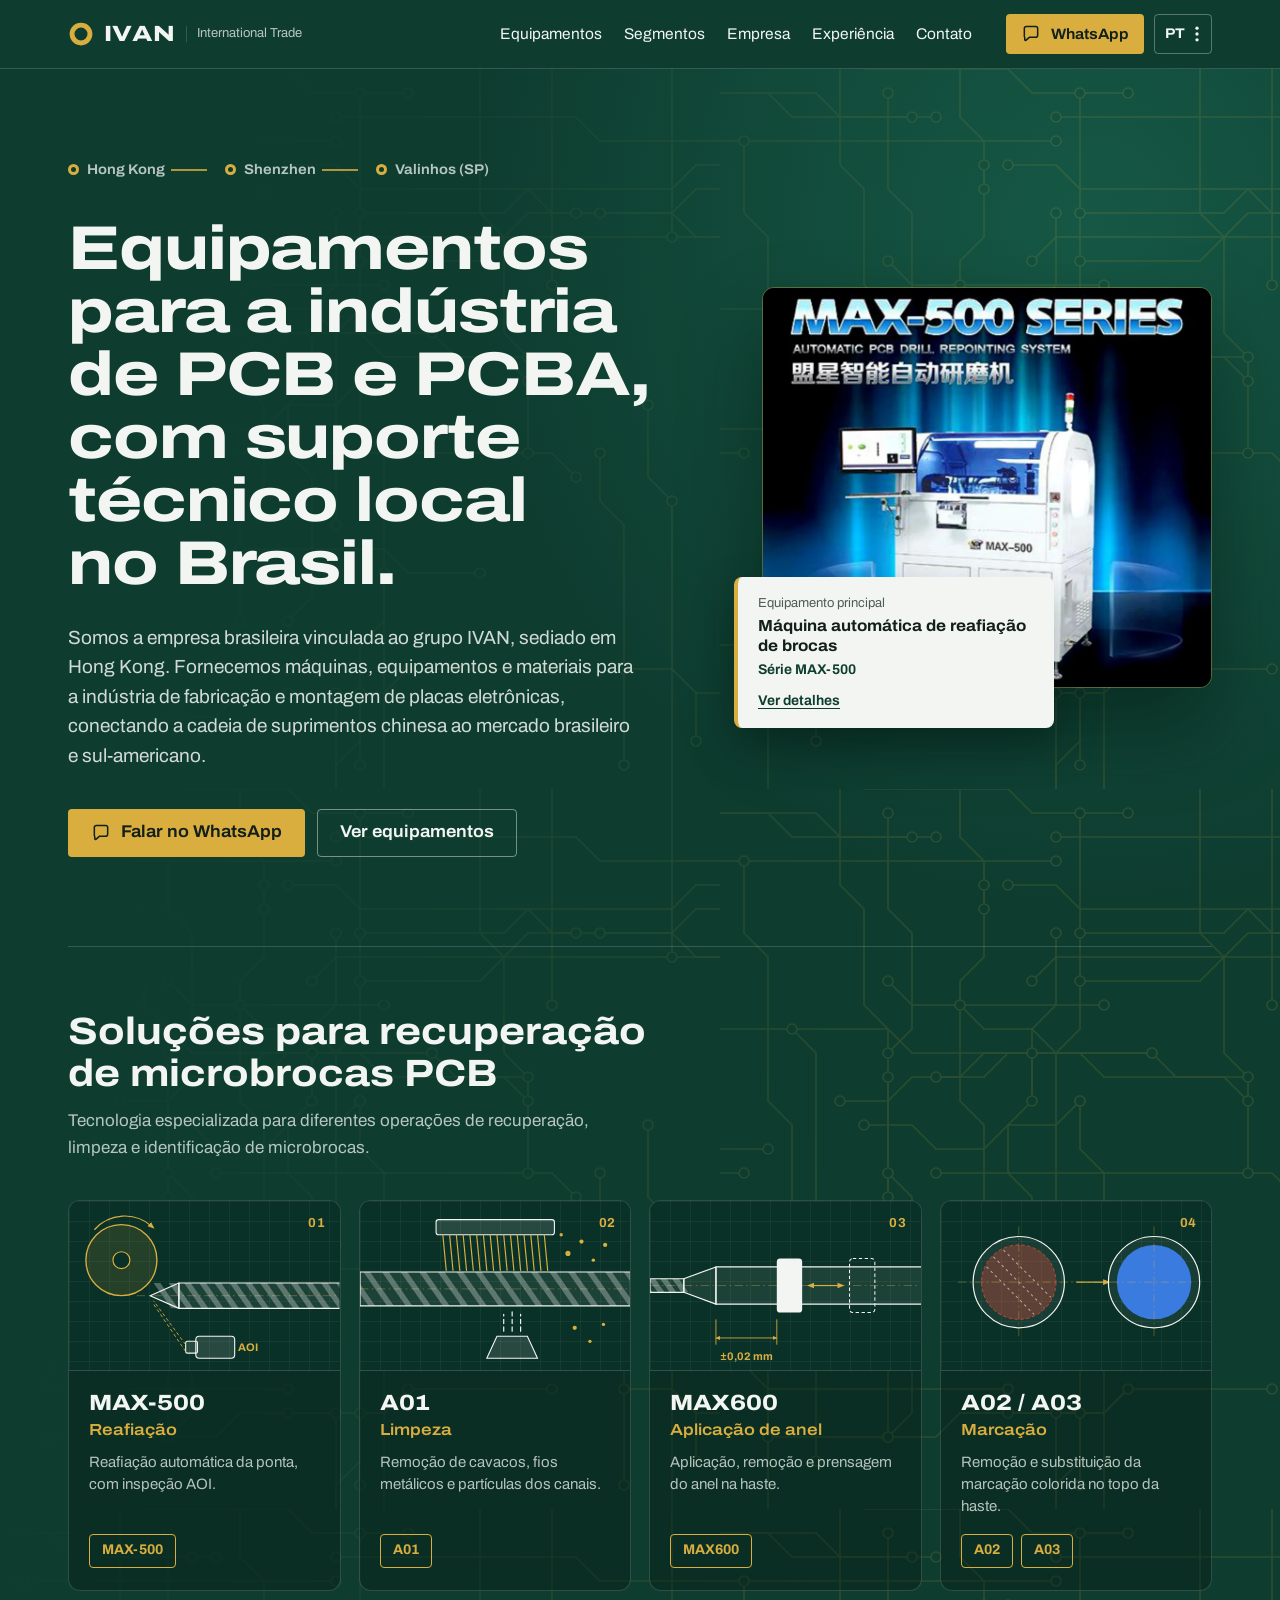
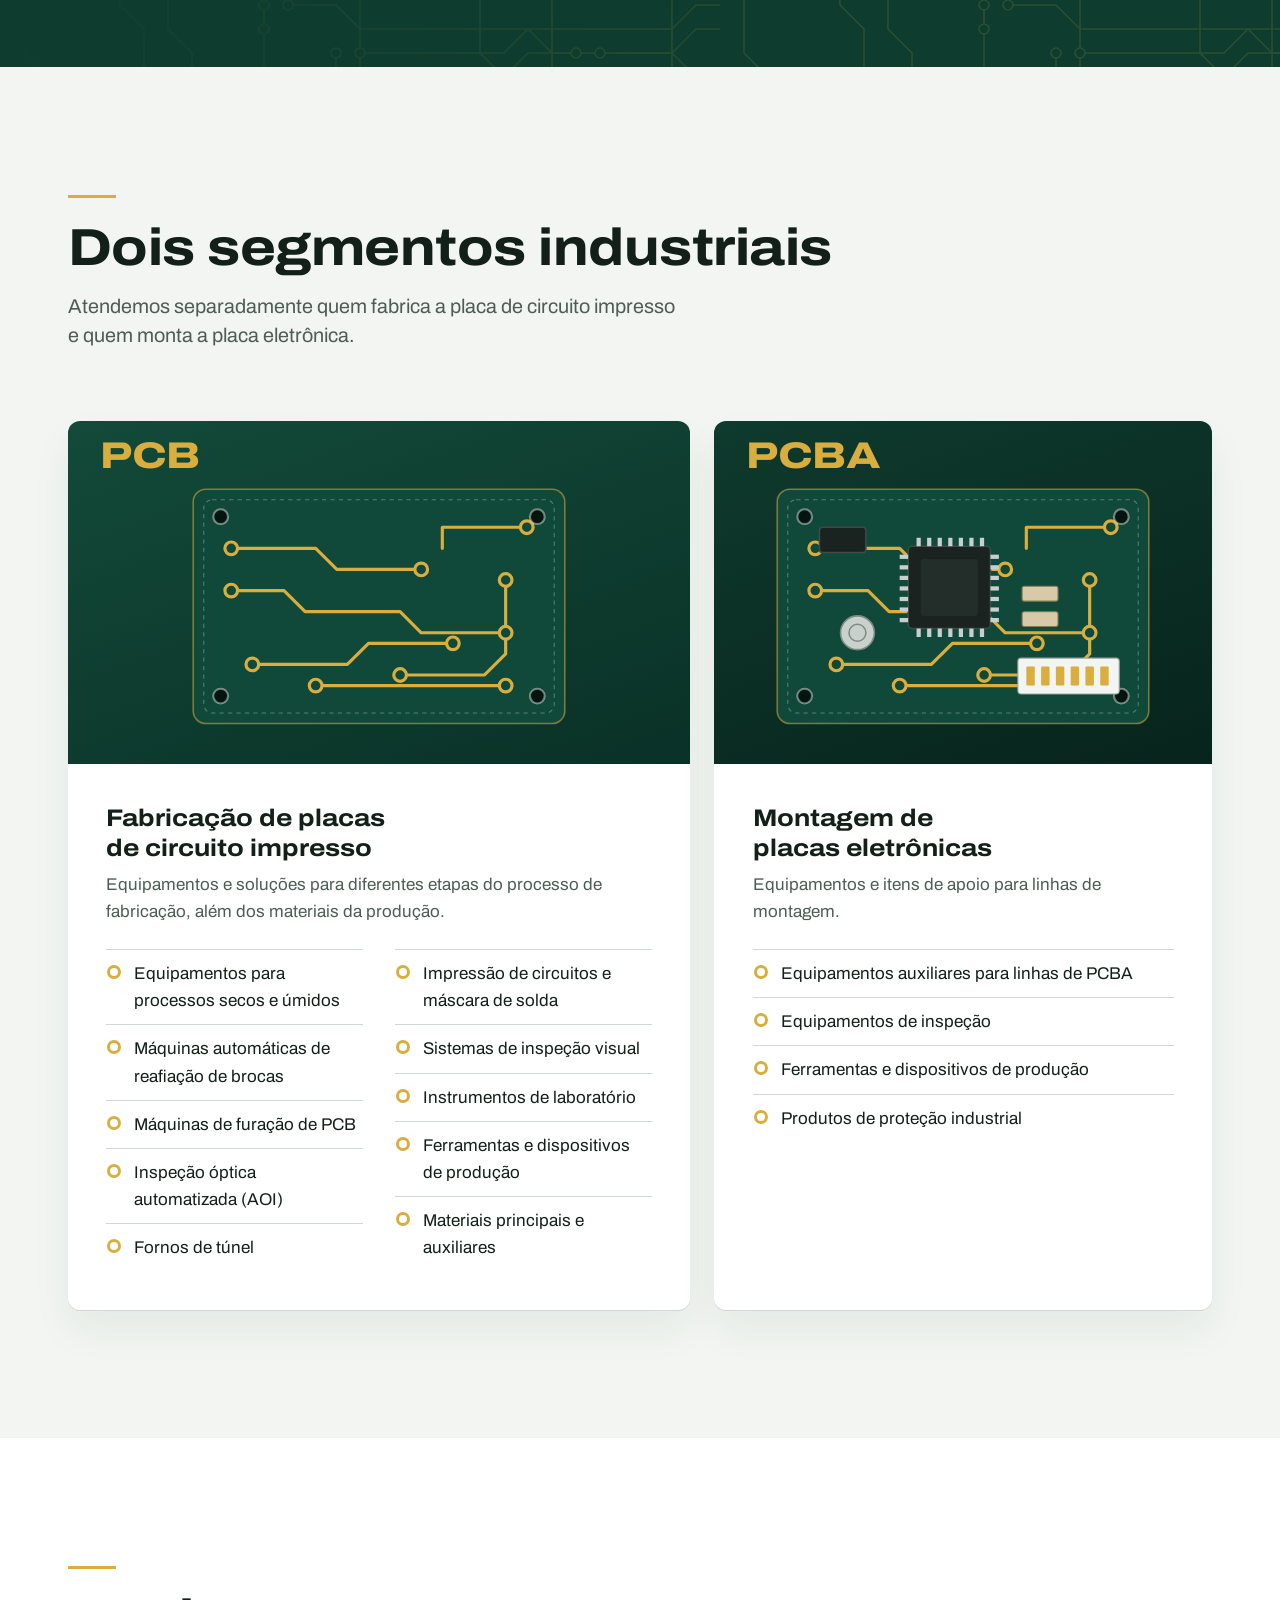
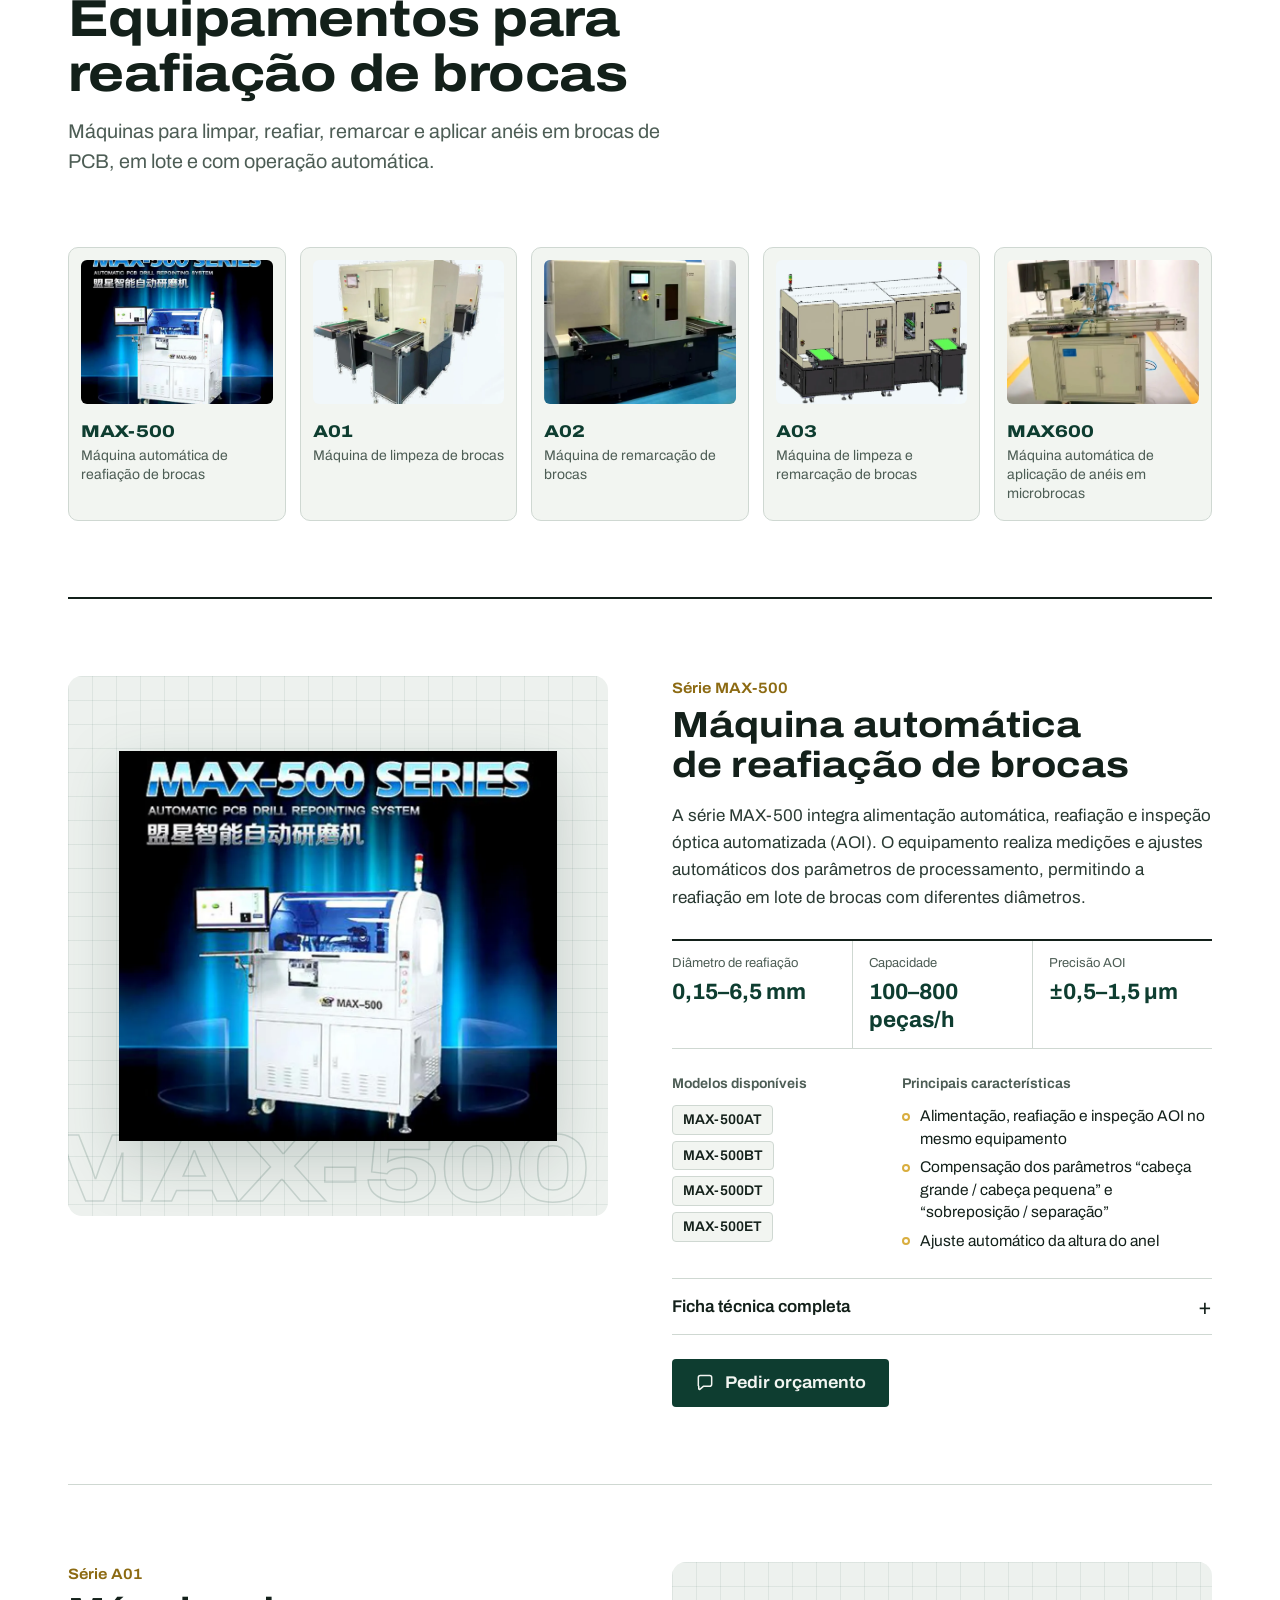
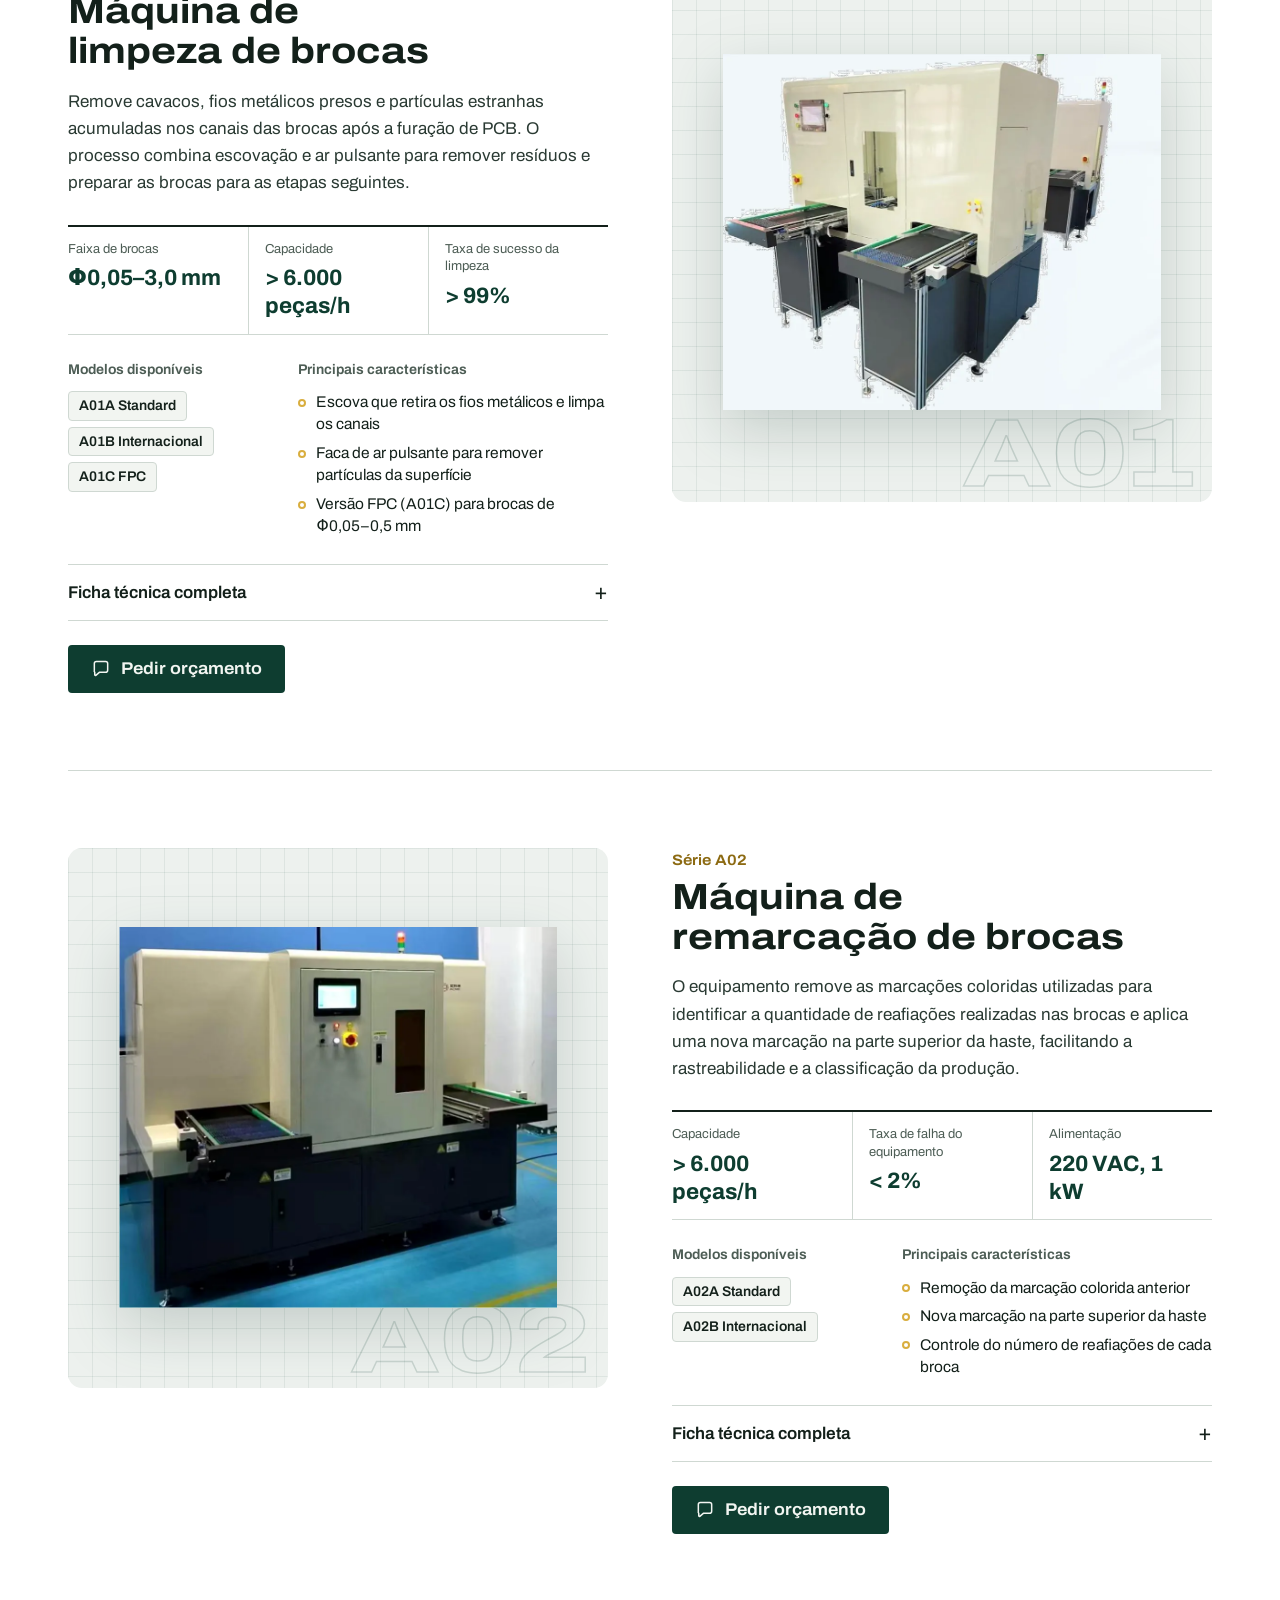
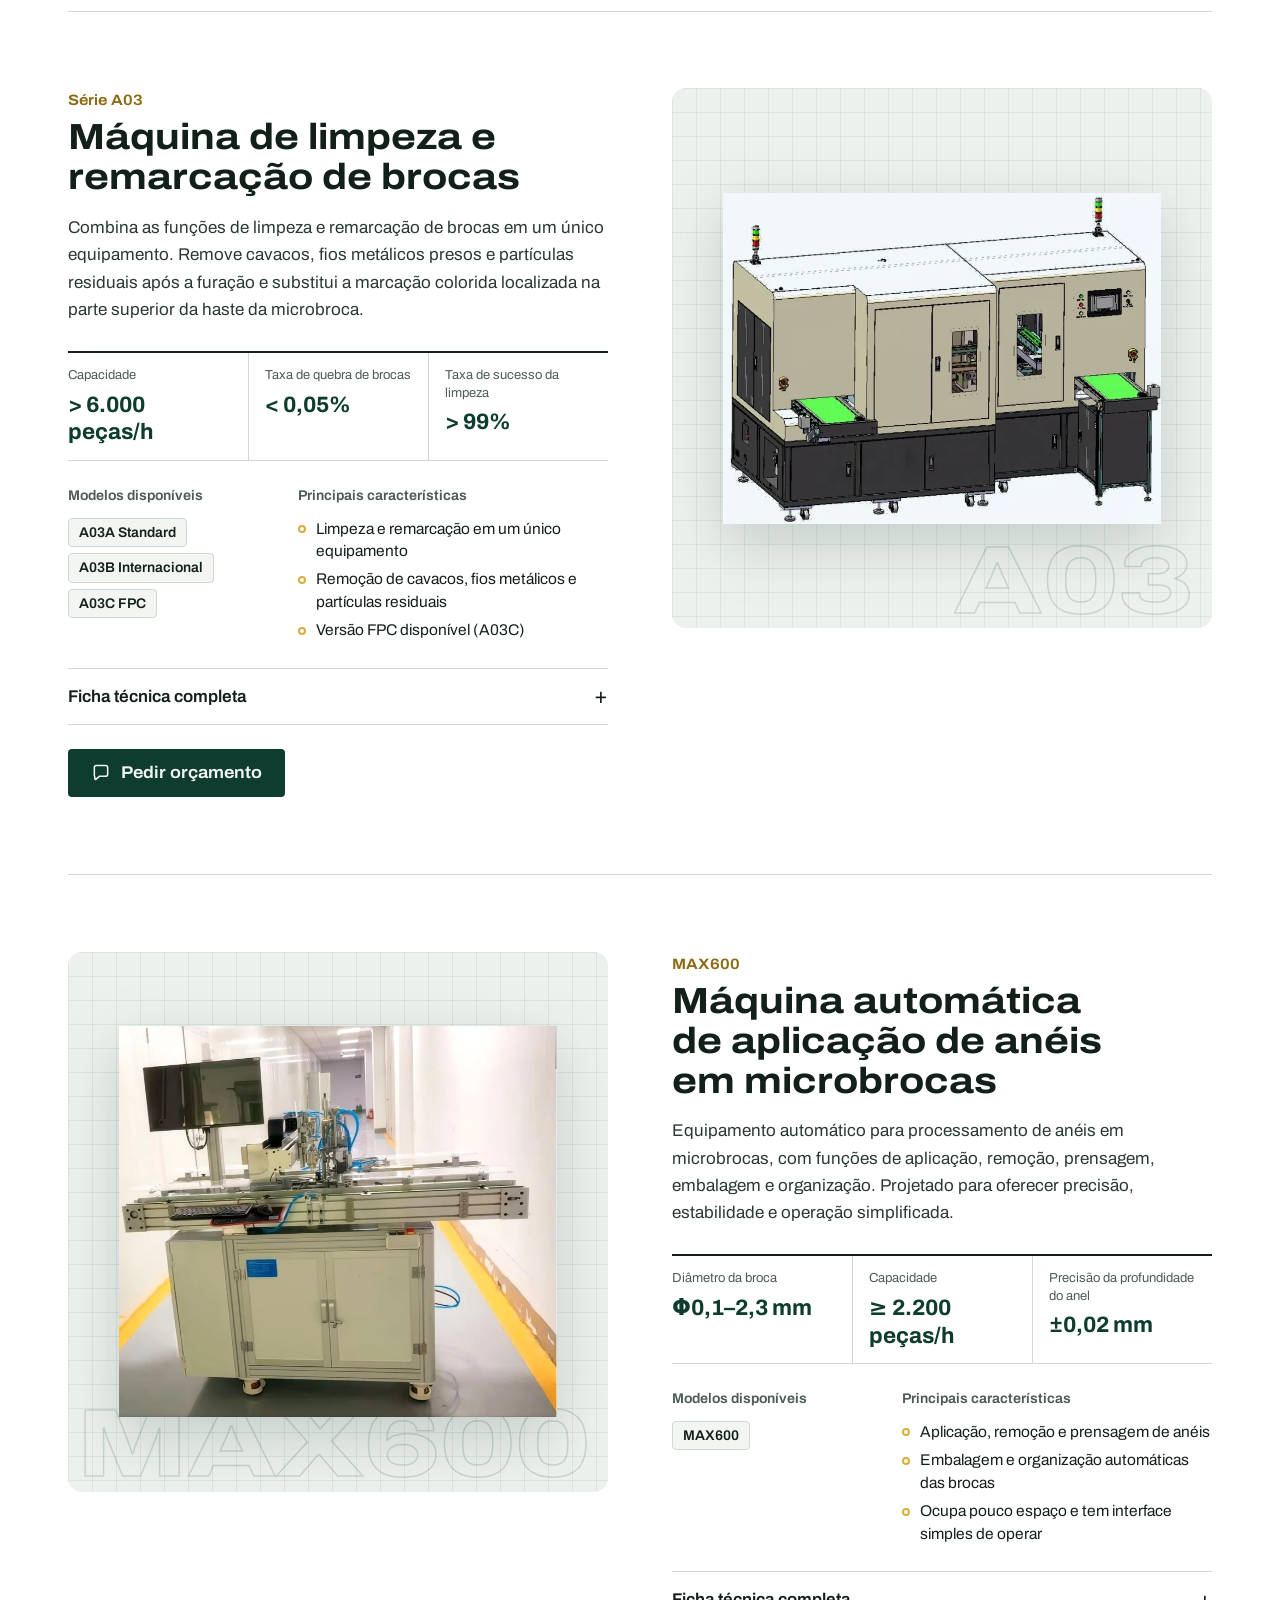
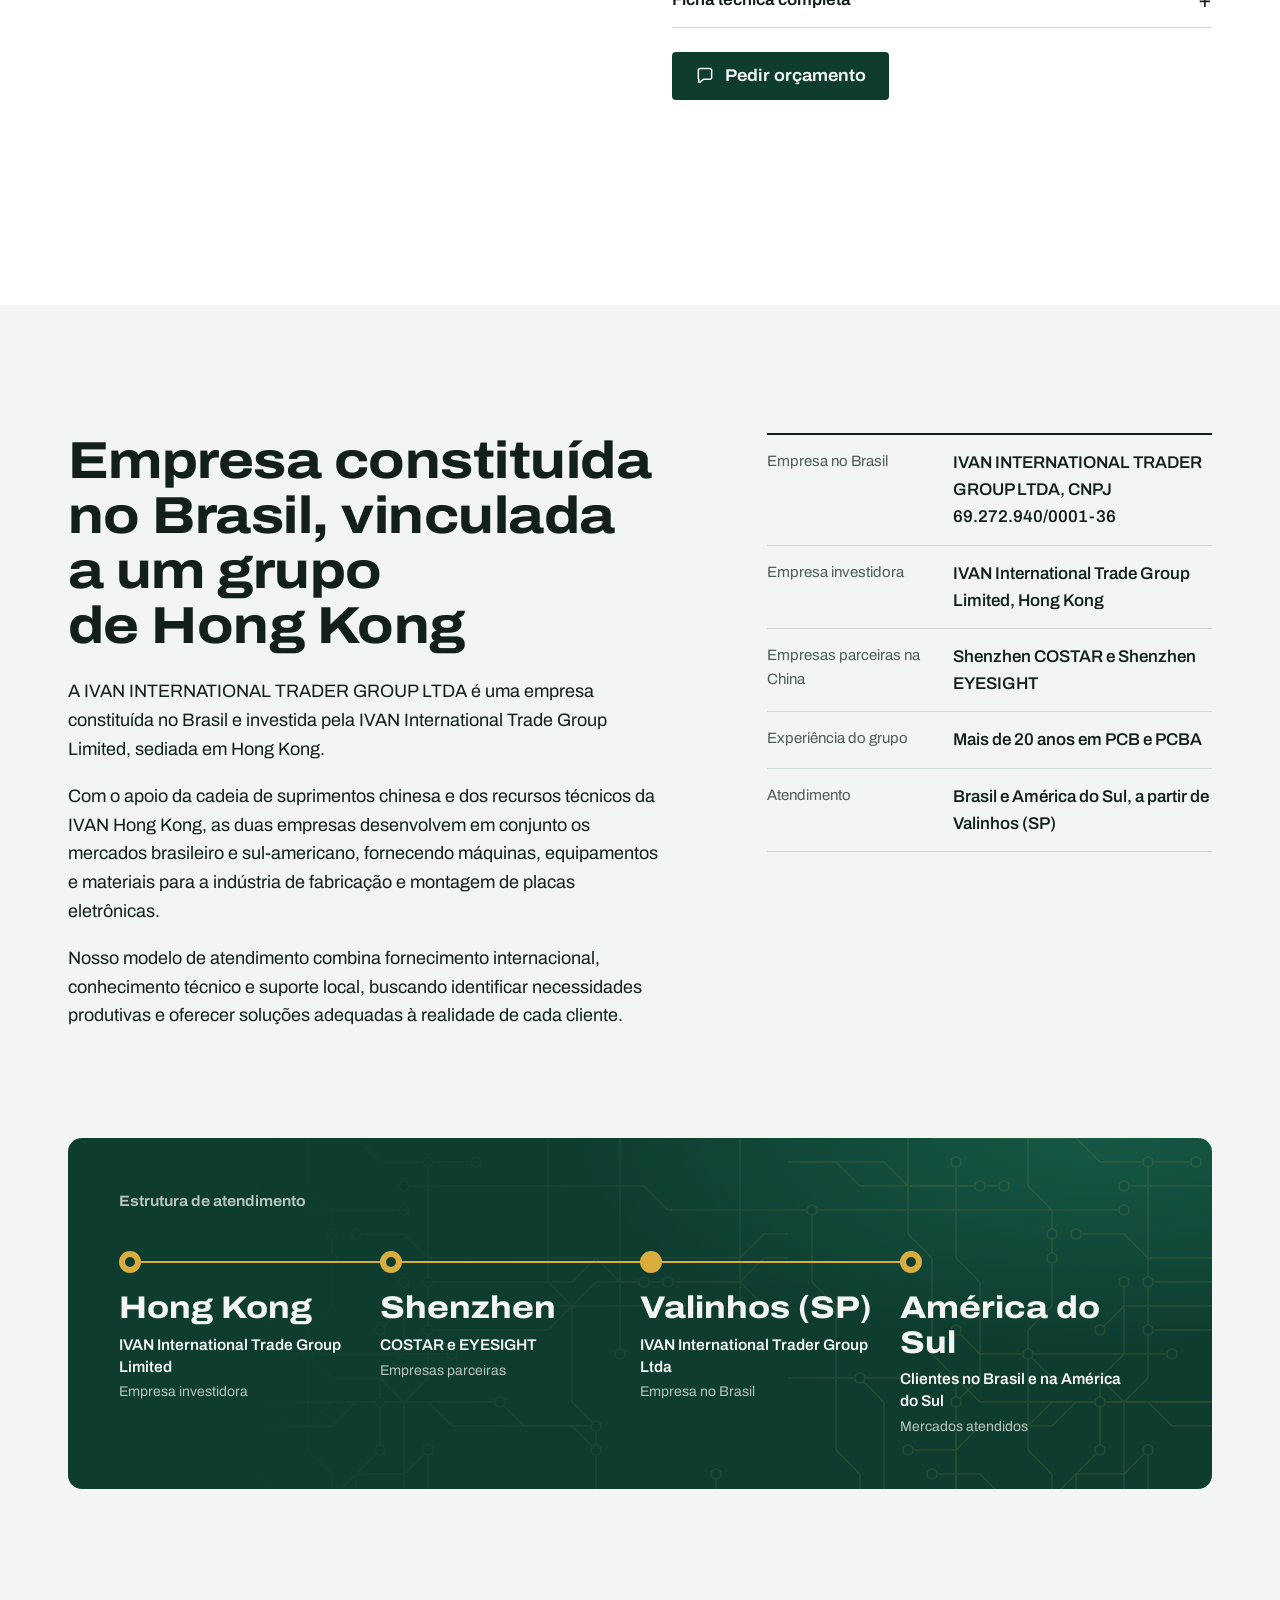
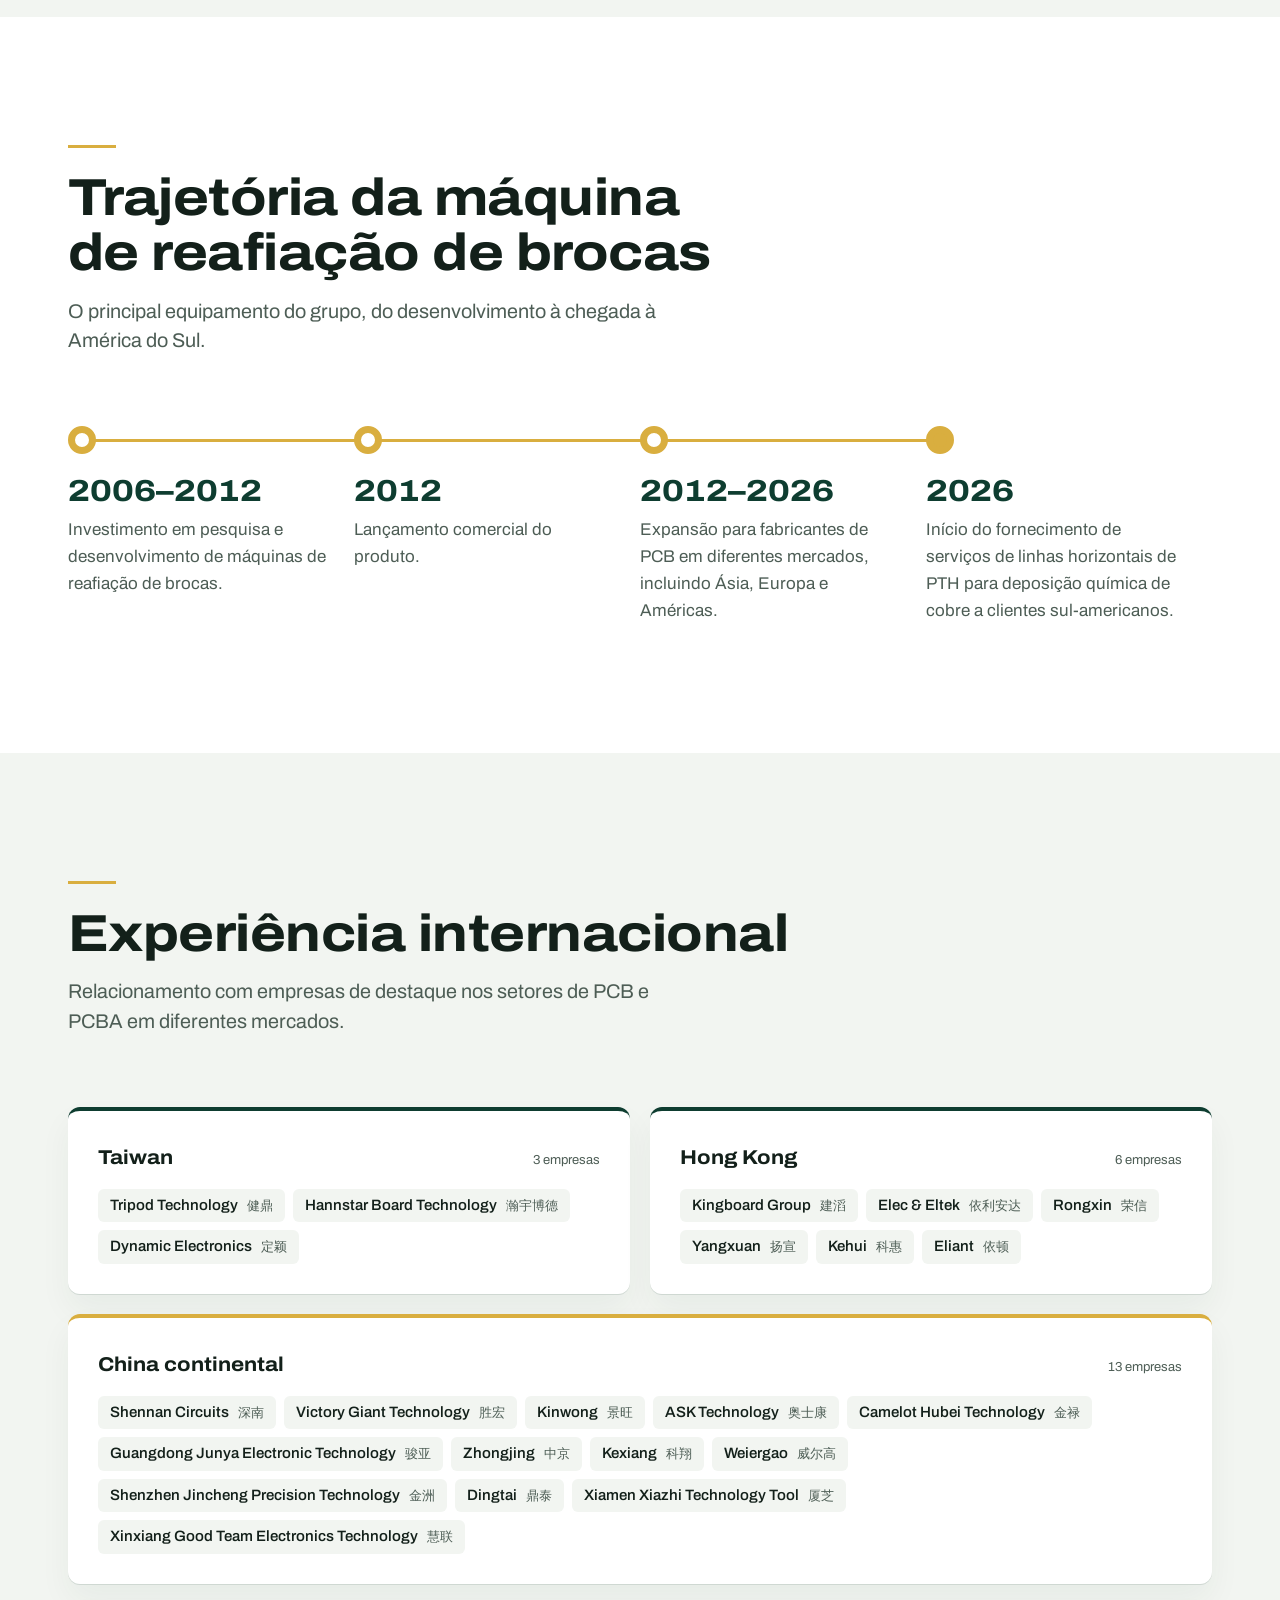
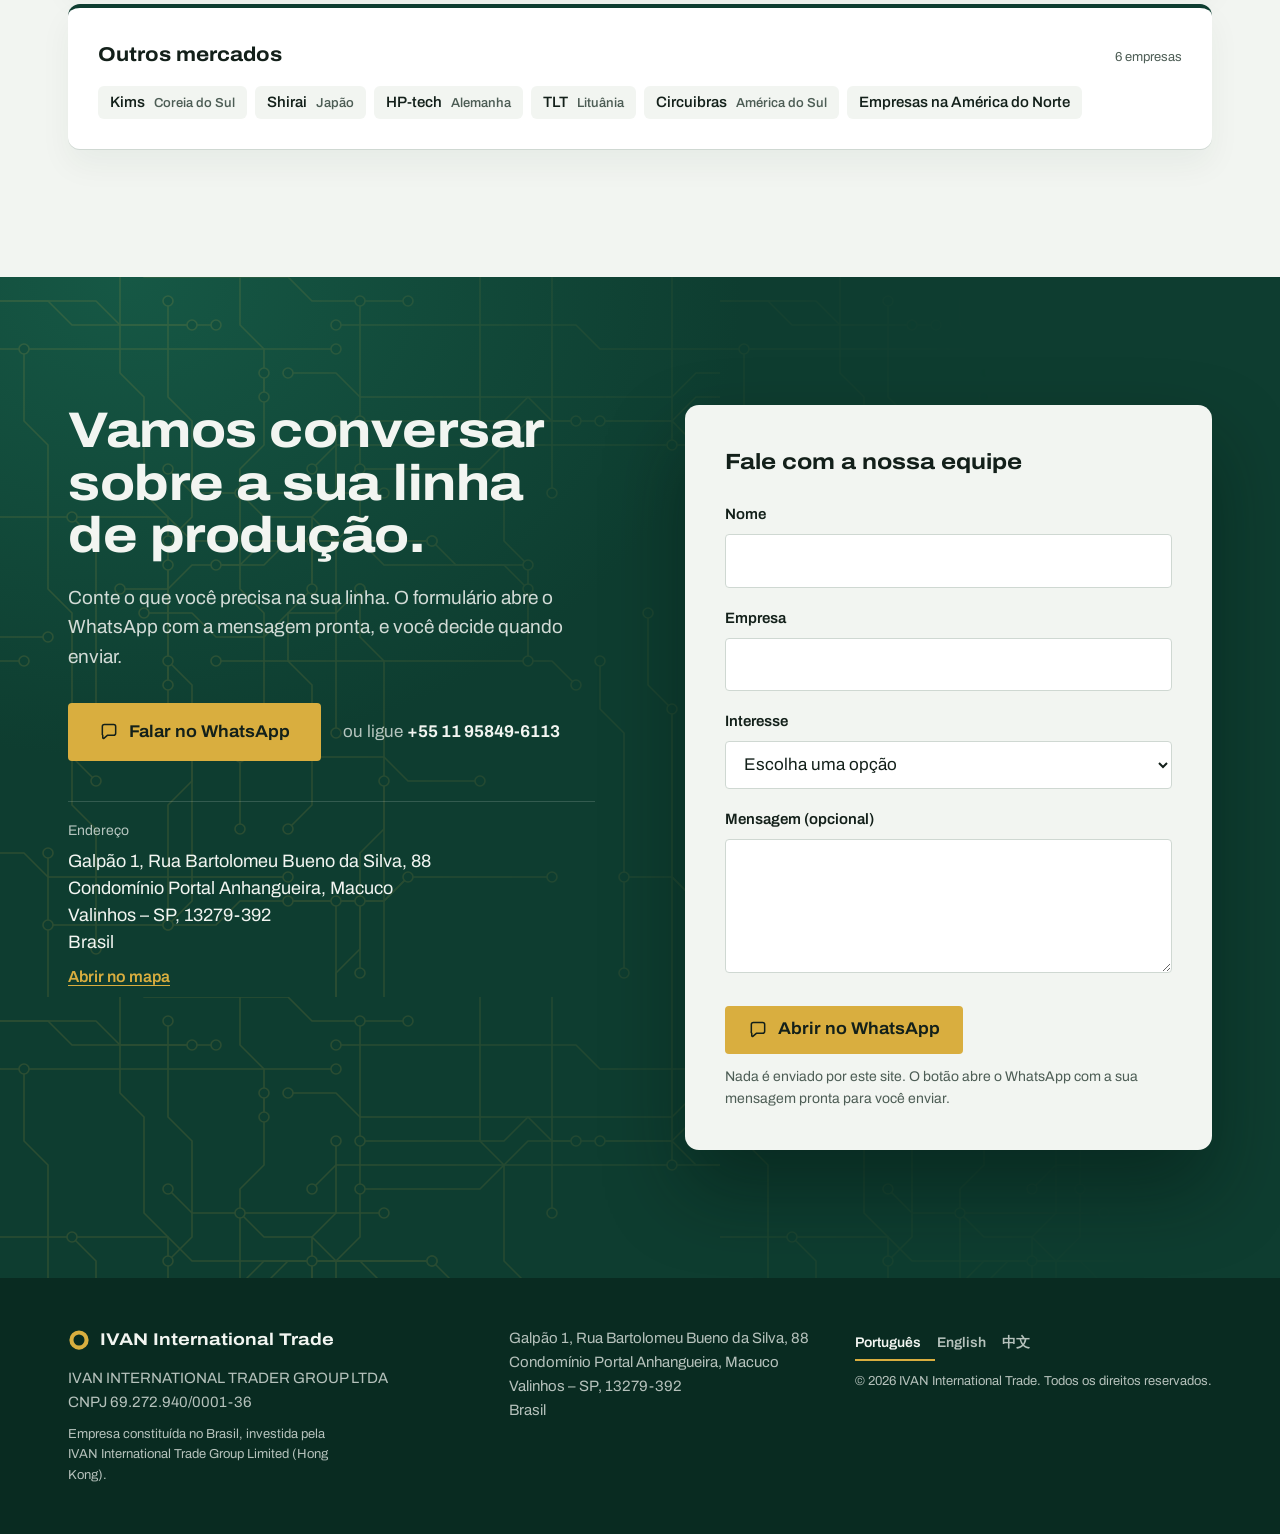
==== commit 0d8e2eab: "Add files via upload" ====
--- a/docs/index.html
+++ b/docs/index.html
@@ -72,36 +72,13 @@
     </figure>
   </div>
   <div class="wrap">
-    <figure class="drill">
-      <figcaption>Nossa linha principal atende cada parte da broca de PCB no ciclo de reafiação.</figcaption>
-      <svg class="drill-svg" viewBox="0 0 1200 210" role="img" aria-labelledby="drill-title">
-  <title id="drill-title">Desenho técnico de uma broca de PCB, com ponta, canais, anel e marcação colorida indicados</title>
-  <defs>
-    <clipPath id="body-clip"><rect x="118" y="82" width="442" height="28"/></clipPath>
-    <marker id="arr" viewBox="0 0 10 10" refX="5" refY="5" markerWidth="7" markerHeight="7" orient="auto-start-reverse">
-      <path d="M0 1 L10 5 L0 9 z" fill="currentColor"/>
-    </marker>
-  </defs>
-  <line class="axis" x1="70" y1="96" x2="1180" y2="96"/>
-  <g class="metal">
-    <polygon points="100,96 122,82 122,110"/>
-    <rect x="122" y="82" width="438" height="28"/>
-    <polygon points="560,82 640,64 640,128 560,110"/>
-    <rect x="640" y="64" width="410" height="64"/>
-  </g>
-  <g class="flutes" clip-path="url(#body-clip)"><polygon points="118,82 129,82 145,110 134,110"/><polygon points="142,82 153,82 169,110 158,110"/><polygon points="166,82 177,82 193,110 182,110"/><polygon points="190,82 201,82 217,110 206,110"/><polygon points="214,82 225,82 241,110 230,110"/><polygon points="238,82 249,82 265,110 254,110"/><polygon points="262,82 273,82 289,110 278,110"/><polygon points="286,82 297,82 313,110 302,110"/><polygon points="310,82 321,82 337,110 326,110"/><polygon points="334,82 345,82 361,110 350,110"/><polygon points="358,82 369,82 385,110 374,110"/><polygon points="382,82 393,82 409,110 398,110"/><polygon points="406,82 417,82 433,110 422,110"/><polygon points="430,82 441,82 457,110 446,110"/><polygon points="454,82 465,82 481,110 470,110"/><polygon points="478,82 489,82 505,110 494,110"/><polygon points="502,82 513,82 529,110 518,110"/><polygon points="526,82 537,82 553,110 542,110"/><polygon points="550,82 561,82 577,110 566,110"/></g>
-  <g class="mark"><rect x="1048" y="64" width="42" height="64"/><polygon points="1090,64 1100,72 1100,120 1090,128"/></g>
-  <rect class="ring" x="700" y="54" width="60" height="84" rx="5"/>
-  <g class="dim">
-    <line x1="1104" y1="64" x2="1160" y2="64"/><line x1="1104" y1="128" x2="1160" y2="128"/>
-    <line class="dim-line" x1="1148" y1="66" x2="1148" y2="126" marker-start="url(#arr)" marker-end="url(#arr)"/>
-    <text x="1148" y="48" text-anchor="middle">Φ 3,175 mm</text>
-  </g>
-  <g class="leaders"><line x1="112" y1="96" x2="150" y2="206"/><line x1="430" y1="96" x2="450" y2="206"/><line x1="730" y1="96" x2="750" y2="206"/><line x1="1068" y1="96" x2="1050" y2="206"/></g>
-  <g class="dots"><circle cx="112" cy="96" r="3.5"/><circle cx="430" cy="96" r="3.5"/><circle cx="730" cy="96" r="3.5"/><circle cx="1068" cy="96" r="3.5"/></g>
-</svg>
-      <ul class="callouts"><li><strong>Ponta</strong><span>Reafiação automática com inspeção AOI</span><a href="#max-500">Série MAX-500</a></li><li><strong>Canais</strong><span>Limpeza de cavacos e fios metálicos presos</span><a href="#a01">Série A01</a></li><li><strong>Anel</strong><span>Aplicação, remoção e prensagem do anel</span><a href="#max600">MAX600</a></li><li><strong>Marcação colorida</strong><span>Remarcação a cada reafiação, para rastrear a broca</span><a href="#a02">Séries A02 e A03</a></li></ul>
-    </figure>
+    <div class="ops">
+      <div class="ops-head">
+        <h2 id="ops-title">Soluções para recuperação de microbrocas PCB</h2>
+        <p>Tecnologia especializada para diferentes operações de recuperação, limpeza e identificação de microbrocas.</p>
+      </div>
+      <ul class="ops-grid" aria-labelledby="ops-title"><li class="op-card"><div class="op-visual"><svg class="op-art" viewBox="0 0 320 200" aria-hidden="true" focusable="false"><defs><marker id="ar0" viewBox="0 0 10 10" refX="5" refY="5" markerWidth="6" markerHeight="6" orient="auto-start-reverse"><path d="M0 1 L10 5 L0 9 z" fill="currentColor"/></marker></defs><defs><clipPath id="fc0"><rect x="0" y="0" width="320" height="200"/></clipPath></defs><g clip-path="url(#fc0)"><line class="ax" x1="80" y1="112" x2="320" y2="112"/><rect class="m" x="130" y="97.0" width="200" height="30"/><polygon class="fl" points="100,97.0 108,97.0 129.0,127.0 121.0,127.0"/><polygon class="fl" points="118,97.0 126,97.0 147.0,127.0 139.0,127.0"/><polygon class="fl" points="136,97.0 144,97.0 165.0,127.0 157.0,127.0"/><polygon class="fl" points="154,97.0 162,97.0 183.0,127.0 175.0,127.0"/><polygon class="fl" points="172,97.0 180,97.0 201.0,127.0 193.0,127.0"/><polygon class="fl" points="190,97.0 198,97.0 219.0,127.0 211.0,127.0"/><polygon class="fl" points="208,97.0 216,97.0 237.0,127.0 229.0,127.0"/><polygon class="fl" points="226,97.0 234,97.0 255.0,127.0 247.0,127.0"/><polygon class="fl" points="244,97.0 252,97.0 273.0,127.0 265.0,127.0"/><polygon class="fl" points="262,97.0 270,97.0 291.0,127.0 283.0,127.0"/><polygon class="fl" points="280,97.0 288,97.0 309.0,127.0 301.0,127.0"/><polygon class="fl" points="298,97.0 306,97.0 327.0,127.0 319.0,127.0"/><polygon class="fl" points="316,97.0 324,97.0 345.0,127.0 337.0,127.0"/><polygon class="m" points="96,112 130,97 130,127"/><circle class="wheel" cx="62" cy="70" r="42"/><circle class="wheel-hub" cx="62" cy="70" r="10"/><path class="motion" d="M30 34 A48 48 0 0 1 98 30" marker-end="url(#ar0)"/><rect class="cam" x="150" y="160" width="46" height="26" rx="4"/><rect class="cam" x="138" y="166" width="14" height="14" rx="2"/><path class="view" d="M138 170 L100 118 M138 178 L100 122"/><text class="lbl" x="200" y="178">AOI</text></g></svg><span class="op-num" aria-hidden="true">01</span></div><div class="op-body"><h3 class="op-title"><span class="op-machine">MAX-500</span> <span class="op-name">Reafiação</span></h3><p class="op-desc">Reafiação automática da ponta, com inspeção AOI.</p><p class="op-links"><a href="#max-500">MAX-500</a></p></div></li><li class="op-card"><div class="op-visual"><svg class="op-art" viewBox="0 0 320 200" aria-hidden="true" focusable="false"><defs><marker id="ar1" viewBox="0 0 10 10" refX="5" refY="5" markerWidth="6" markerHeight="6" orient="auto-start-reverse"><path d="M0 1 L10 5 L0 9 z" fill="currentColor"/></marker></defs><defs><clipPath id="fc1"><rect x="0" y="0" width="320" height="200"/></clipPath></defs><line class="ax" x1="0" y1="104" x2="320" y2="104"/><rect class="m" x="0" y="84.0" width="320" height="40"/><polygon class="fl" points="-40,84.0 -32,84.0 -4.0,124.0 -12.0,124.0"/><polygon class="fl" points="-18,84.0 -10,84.0 18.0,124.0 10.0,124.0"/><polygon class="fl" points="4,84.0 12,84.0 40.0,124.0 32.0,124.0"/><polygon class="fl" points="26,84.0 34,84.0 62.0,124.0 54.0,124.0"/><polygon class="fl" points="48,84.0 56,84.0 84.0,124.0 76.0,124.0"/><polygon class="fl" points="70,84.0 78,84.0 106.0,124.0 98.0,124.0"/><polygon class="fl" points="92,84.0 100,84.0 128.0,124.0 120.0,124.0"/><polygon class="fl" points="114,84.0 122,84.0 150.0,124.0 142.0,124.0"/><polygon class="fl" points="136,84.0 144,84.0 172.0,124.0 164.0,124.0"/><polygon class="fl" points="158,84.0 166,84.0 194.0,124.0 186.0,124.0"/><polygon class="fl" points="180,84.0 188,84.0 216.0,124.0 208.0,124.0"/><polygon class="fl" points="202,84.0 210,84.0 238.0,124.0 230.0,124.0"/><polygon class="fl" points="224,84.0 232,84.0 260.0,124.0 252.0,124.0"/><polygon class="fl" points="246,84.0 254,84.0 282.0,124.0 274.0,124.0"/><polygon class="fl" points="268,84.0 276,84.0 304.0,124.0 296.0,124.0"/><polygon class="fl" points="290,84.0 298,84.0 326.0,124.0 318.0,124.0"/><polygon class="fl" points="312,84.0 320,84.0 348.0,124.0 340.0,124.0"/><rect class="tool" x="90" y="22" width="140" height="18" rx="3"/><line class="bristle" x1="98" y1="40" x2="102" y2="82"/><line class="bristle" x1="106" y1="40" x2="110" y2="82"/><line class="bristle" x1="114" y1="40" x2="118" y2="82"/><line class="bristle" x1="122" y1="40" x2="126" y2="82"/><line class="bristle" x1="130" y1="40" x2="134" y2="82"/><line class="bristle" x1="138" y1="40" x2="142" y2="82"/><line class="bristle" x1="146" y1="40" x2="150" y2="82"/><line class="bristle" x1="154" y1="40" x2="158" y2="82"/><line class="bristle" x1="162" y1="40" x2="166" y2="82"/><line class="bristle" x1="170" y1="40" x2="174" y2="82"/><line class="bristle" x1="178" y1="40" x2="182" y2="82"/><line class="bristle" x1="186" y1="40" x2="190" y2="82"/><line class="bristle" x1="194" y1="40" x2="198" y2="82"/><line class="bristle" x1="202" y1="40" x2="206" y2="82"/><line class="bristle" x1="210" y1="40" x2="214" y2="82"/><line class="bristle" x1="218" y1="40" x2="222" y2="82"/><path class="tool" d="M150 186 H210 L198 160 H162 Z"/><path class="air" d="M170 154 V134 M180 154 V128 M190 154 V134"/><circle class="dust" cx="246" cy="62" r="3"/><circle class="dust" cx="262" cy="48" r="2.5"/><circle class="dust" cx="276" cy="70" r="2"/><circle class="dust" cx="238" cy="40" r="2"/><circle class="dust" cx="290" cy="52" r="2.5"/><circle class="dust" cx="254" cy="150" r="2.5"/><circle class="dust" cx="272" cy="166" r="2"/><circle class="dust" cx="288" cy="146" r="2"/></svg><span class="op-num" aria-hidden="true">02</span></div><div class="op-body"><h3 class="op-title"><span class="op-machine">A01</span> <span class="op-name">Limpeza</span></h3><p class="op-desc">Remoção de cavacos, fios metálicos e partículas dos canais.</p><p class="op-links"><a href="#a01">A01</a></p></div></li><li class="op-card"><div class="op-visual"><svg class="op-art" viewBox="0 0 320 200" aria-hidden="true" focusable="false"><defs><marker id="ar2" viewBox="0 0 10 10" refX="5" refY="5" markerWidth="6" markerHeight="6" orient="auto-start-reverse"><path d="M0 1 L10 5 L0 9 z" fill="currentColor"/></marker></defs><defs><clipPath id="fc2"><rect x="0" y="0" width="320" height="200"/></clipPath></defs><line class="ax" x1="0" y1="100" x2="320" y2="100"/><rect class="m" x="0" y="92.0" width="40" height="16"/><polygon class="fl" points="-16,92.0 -8,92.0 3.1999999999999993,108.0 -4.800000000000001,108.0"/><polygon class="fl" points="-2,92.0 6,92.0 17.2,108.0 9.2,108.0"/><polygon class="fl" points="12,92.0 20,92.0 31.2,108.0 23.2,108.0"/><polygon class="fl" points="26,92.0 34,92.0 45.2,108.0 37.2,108.0"/><polygon class="m" points="40,92 78,78 78,122 40,108"/><rect class="m" x="78" y="78" width="250" height="44"/><rect class="ring" x="150" y="68" width="30" height="64" rx="4"/><rect class="ghost" x="236" y="68" width="30" height="64" rx="4"/><path class="move" d="M190 100 H226" marker-start="url(#ar2)" marker-end="url(#ar2)"/><path class="dimx" d="M150 140 V170 M78 140 V170"/><path class="dimx" d="M80 162 H148" marker-start="url(#ar2)" marker-end="url(#ar2)"/><text class="lbl" x="114" y="188" text-anchor="middle">±0,02 mm</text></svg><span class="op-num" aria-hidden="true">03</span></div><div class="op-body"><h3 class="op-title"><span class="op-machine">MAX600</span> <span class="op-name">Aplicação de anel</span></h3><p class="op-desc">Aplicação, remoção e prensagem do anel na haste.</p><p class="op-links"><a href="#max600">MAX600</a></p></div></li><li class="op-card"><div class="op-visual"><svg class="op-art" viewBox="0 0 320 200" aria-hidden="true" focusable="false"><defs><marker id="ar3" viewBox="0 0 10 10" refX="5" refY="5" markerWidth="6" markerHeight="6" orient="auto-start-reverse"><path d="M0 1 L10 5 L0 9 z" fill="currentColor"/></marker></defs><defs><clipPath id="fc3"><rect x="0" y="0" width="320" height="200"/></clipPath></defs><circle class="rim" cx="92" cy="96" r="54"/><circle class="old" cx="92" cy="96" r="44"/><path class="wash" d="M62 66 L122 126 M74 58 L130 114 M54 78 L110 134"/><path class="move" d="M160 96 H196" marker-end="url(#ar3)"/><circle class="rim" cx="252" cy="96" r="54"/><circle class="mark" cx="252" cy="96" r="44"/><line class="ax" x1="20" y1="96" x2="300" y2="96"/><line class="ax" x1="92" y1="30" x2="92" y2="162"/><line class="ax" x1="252" y1="30" x2="252" y2="162"/></svg><span class="op-num" aria-hidden="true">04</span></div><div class="op-body"><h3 class="op-title"><span class="op-machine">A02 / A03</span> <span class="op-name">Marcação</span></h3><p class="op-desc">Remoção e substituição da marcação colorida no topo da haste.</p><p class="op-links"><a href="#a02">A02</a><a href="#a03">A03</a></p></div></li></ul>
+    </div>
   </div>
 </section>
 <section id="segments" class="section segments" aria-labelledby="seg-title">
--- a/docs/assets/css/site.css
+++ b/docs/assets/css/site.css
@@ -697,6 +697,110 @@
   .route-via { width: 9px; height: 9px; border-width: 2.5px; }
 }
 
+/* ---------- ilustração técnica: microbroca com 4 regiões */
+.ops { margin-top: clamp(64px, 7vw, 104px); padding-top: clamp(40px, 5vw, 64px); border-top: 1px solid var(--mask-line); }
+.ops-head { max-width: 46rem; margin-bottom: clamp(24px, 3vw, 40px); }
+.ops-head h2 { font-size: clamp(1.625rem, 1.1rem + 1.8vw, 2.375rem); line-height: 1.1; color: var(--silk); }
+.ops-head p { margin: 12px 0 0; color: var(--on-dark-muted); font-size: 1.0625rem; max-width: 56ch; }
+
+.drill-svg .bracket { fill: none; stroke: var(--gold); stroke-width: 1.5; stroke-opacity: 0.85; }
+.drill-svg .leader { fill: none; stroke: var(--silk); stroke-opacity: 0.45; stroke-width: 1; }
+.drill-svg .tag { fill: var(--mask); stroke: var(--gold); stroke-width: 1.5; }
+.drill-svg .tag-num { fill: var(--gold); font-family: var(--font); font-size: 11px; font-weight: 700; font-variant-numeric: tabular-nums; }
+.drill-svg .inset-bg { fill: #0a3127; }
+.drill-svg .inset-ring { fill: none; stroke: var(--gold); stroke-width: 1.2; stroke-opacity: 0.7; }
+.drill-svg .inset-src { fill: none; stroke: var(--gold); stroke-width: 1; stroke-opacity: 0.6; stroke-dasharray: 3 3; }
+.drill-svg .inset-link { stroke: var(--gold); stroke-width: 1; stroke-opacity: 0.6; stroke-dasharray: 3 3; }
+.drill-svg .inset-label { fill: var(--on-dark-muted); font-family: var(--font); font-size: 11px; font-weight: 600; }
+.drill-svg .face-rim { fill: rgba(242, 245, 241, 0.07); stroke: var(--silk); stroke-width: 1.5; }
+.drill-svg circle.mark { animation: remark 12s step-end infinite; }
+
+.ops-list {
+  list-style: none; margin: 4px 0 0; padding: 0;
+  display: grid; grid-template-columns: repeat(4, minmax(0, 1fr)); text-align: center;
+}
+.ops-list li { display: flex; flex-direction: column; align-items: center; padding: 0 14px; }
+.op-num { font-size: 0.8125rem; font-weight: 700; color: var(--gold); font-variant-numeric: tabular-nums; letter-spacing: 0.04em; }
+.op-region { margin: 4px 0 0; font-size: 1.25rem; font-stretch: 112%; color: var(--silk); }
+.op-desc { margin: 6px 0 0; font-size: 0.9375rem; line-height: 1.45; color: var(--on-dark-muted); max-width: 24ch; }
+.op-machines { margin: auto 0 0; padding-top: 14px; display: flex; flex-wrap: wrap; justify-content: center; gap: 8px; }
+.op-machines a {
+  display: inline-flex; align-items: center; min-height: 36px; padding: 0 14px;
+  border: 1.5px solid var(--gold); border-radius: 4px;
+  color: var(--gold); font-weight: 700; font-stretch: 110%; font-size: 0.9375rem; text-decoration: none;
+  transition: background-color 0.15s, color 0.15s;
+}
+.op-machines a:hover { background: var(--gold); color: var(--ink); }
+
+@media (max-width: 760px) {
+  .drill-svg .callout-marks .leader, .drill-svg .tag, .drill-svg .tag-num, .drill-svg .inset-label { display: none; }
+  .ops-list { grid-template-columns: 1fr 1fr; gap: 24px 16px; text-align: left; margin-top: 20px; }
+  .ops-list li { align-items: flex-start; padding: 14px 0 0; border-top: 1px solid var(--mask-line); }
+  .op-machines { justify-content: flex-start; }
+}
+@media (prefers-reduced-motion: reduce) {
+  .drill-svg circle.mark { animation: none; }
+  .op-machines a { transition: none; }
+}
+
+/* ---------- quatro operações em painéis separados */
+.ops-grid { list-style: none; margin: 0; padding: 0; display: grid; grid-template-columns: repeat(4, minmax(0, 1fr)); gap: 18px; }
+.op-card {
+  display: flex; flex-direction: column; overflow: hidden;
+  border: 1px solid var(--mask-line); border-radius: 12px; background: rgba(4, 22, 17, 0.35);
+}
+.op-visual {
+  position: relative; aspect-ratio: 8 / 5; color: var(--gold);
+  background-color: #0a3127;
+  background-image:
+    linear-gradient(rgba(242, 245, 241, 0.05) 1px, transparent 1px),
+    linear-gradient(90deg, rgba(242, 245, 241, 0.05) 1px, transparent 1px);
+  background-size: 20px 20px;
+  border-bottom: 1px solid var(--mask-line);
+}
+.op-art { display: block; width: 100%; height: 100%; }
+.op-visual .op-num {
+  position: absolute; top: 12px; right: 14px;
+  font-size: 0.8125rem; font-weight: 700; color: var(--gold); font-variant-numeric: tabular-nums;
+}
+.op-body { display: flex; flex-direction: column; flex: 1; padding: 20px 20px 22px; }
+.op-title { margin: 0; display: flex; flex-direction: column; gap: 2px; }
+.op-machine { font-size: 1.375rem; font-weight: 780; font-stretch: 116%; color: var(--silk); line-height: 1.1; }
+.op-name { font-size: 1rem; font-weight: 600; color: var(--gold); }
+.op-body .op-desc { margin: 10px 0 0; font-size: 0.9375rem; line-height: 1.45; color: var(--on-dark-muted); max-width: none; }
+.op-links { margin: auto 0 0; padding-top: 16px; display: flex; flex-wrap: wrap; gap: 8px; }
+.op-links a {
+  display: inline-flex; align-items: center; min-height: 34px; padding: 0 12px;
+  border: 1.5px solid var(--gold); border-radius: 4px;
+  color: var(--gold); font-weight: 700; font-size: 0.875rem; text-decoration: none;
+}
+.op-links a:hover { background: var(--gold); color: var(--ink); }
+
+.op-art .ax { stroke: var(--gold); stroke-opacity: 0.4; stroke-width: 1; stroke-dasharray: 10 4 2 4; }
+.op-art .m { fill: rgba(242, 245, 241, 0.08); stroke: var(--silk); stroke-width: 1.4; stroke-linejoin: round; }
+.op-art .fl { fill: rgba(242, 245, 241, 0.3); }
+.op-art .wheel { fill: rgba(217, 174, 63, 0.12); stroke: var(--gold); stroke-width: 1.6; }
+.op-art .wheel-hub { fill: #0a3127; stroke: var(--gold); stroke-width: 1.4; }
+.op-art .motion, .op-art .move { fill: none; stroke: var(--gold); stroke-width: 1.4; }
+.op-art .cam { fill: rgba(242, 245, 241, 0.12); stroke: var(--silk); stroke-width: 1.3; }
+.op-art .view { fill: none; stroke: var(--gold); stroke-width: 1; stroke-dasharray: 4 3; }
+.op-art .lbl { fill: var(--gold); font-family: var(--font); font-size: 13px; font-weight: 700; }
+.op-art .tool { fill: rgba(242, 245, 241, 0.12); stroke: var(--silk); stroke-width: 1.3; }
+.op-art .bristle { stroke: var(--gold); stroke-width: 1.4; stroke-linecap: round; }
+.op-art .air { fill: none; stroke: var(--silk); stroke-width: 1.4; stroke-dasharray: 5 4; stroke-linecap: round; }
+.op-art .dust { fill: var(--gold); }
+.op-art .ring { fill: var(--silk); }
+.op-art .ghost { fill: none; stroke: var(--silk); stroke-width: 1.2; stroke-dasharray: 4 3; }
+.op-art .dimx { fill: none; stroke: var(--gold); stroke-width: 1; }
+.op-art .rim { fill: rgba(242, 245, 241, 0.06); stroke: var(--silk); stroke-width: 1.4; }
+.op-art .old { fill: var(--mark-red); fill-opacity: 0.35; stroke: var(--mark-red); stroke-width: 1; stroke-dasharray: 4 3; }
+.op-art .wash { stroke: var(--silk); stroke-width: 1.2; stroke-opacity: 0.6; stroke-dasharray: 3 4; }
+.op-art .mark { fill: var(--mark-blue); animation: remark 12s step-end infinite; }
+
+@media (max-width: 1080px) { .ops-grid { grid-template-columns: repeat(2, minmax(0, 1fr)); } }
+@media (max-width: 560px) { .ops-grid { grid-template-columns: 1fr; } }
+@media (prefers-reduced-motion: reduce) { .op-art .mark { animation: none; } }
+
 /* 404 */
 .notfound .hero { min-height: 60vh; }
 .notfound .hero .lead { margin: 20px 0 32px; }
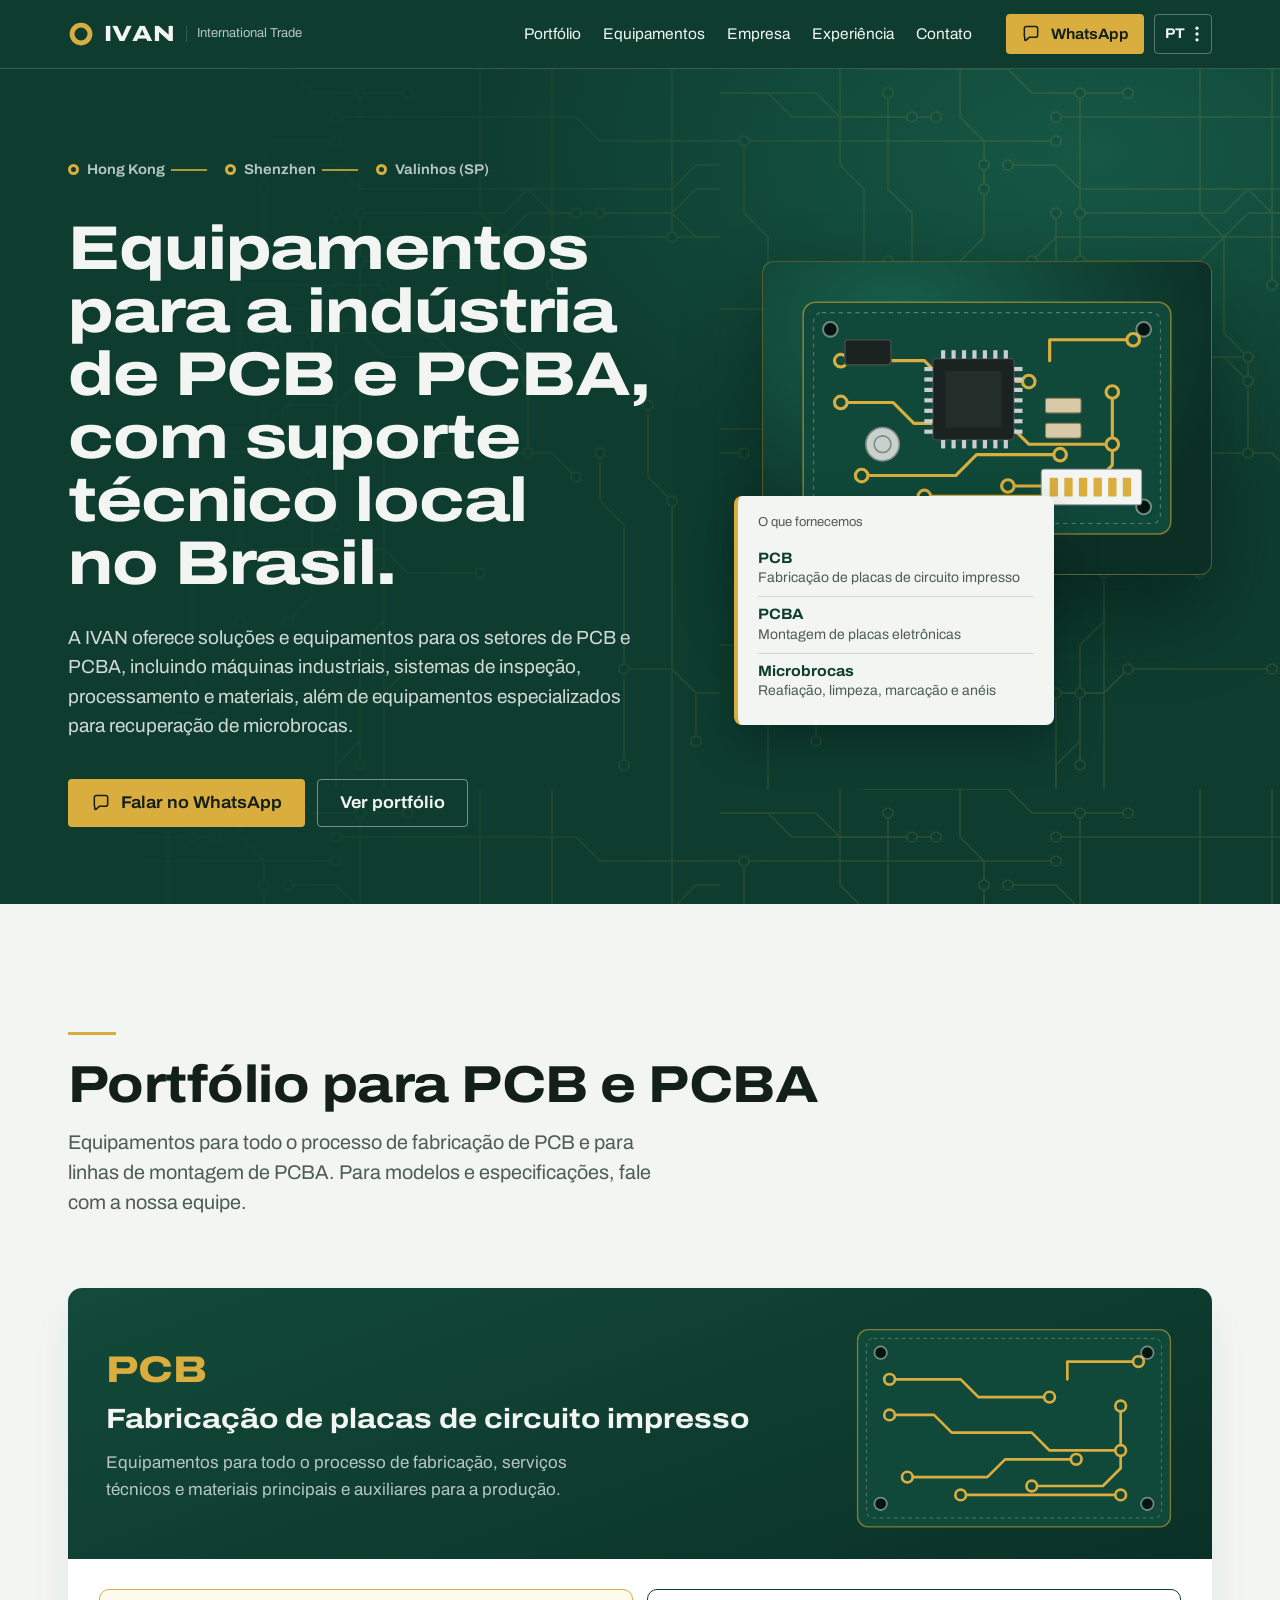
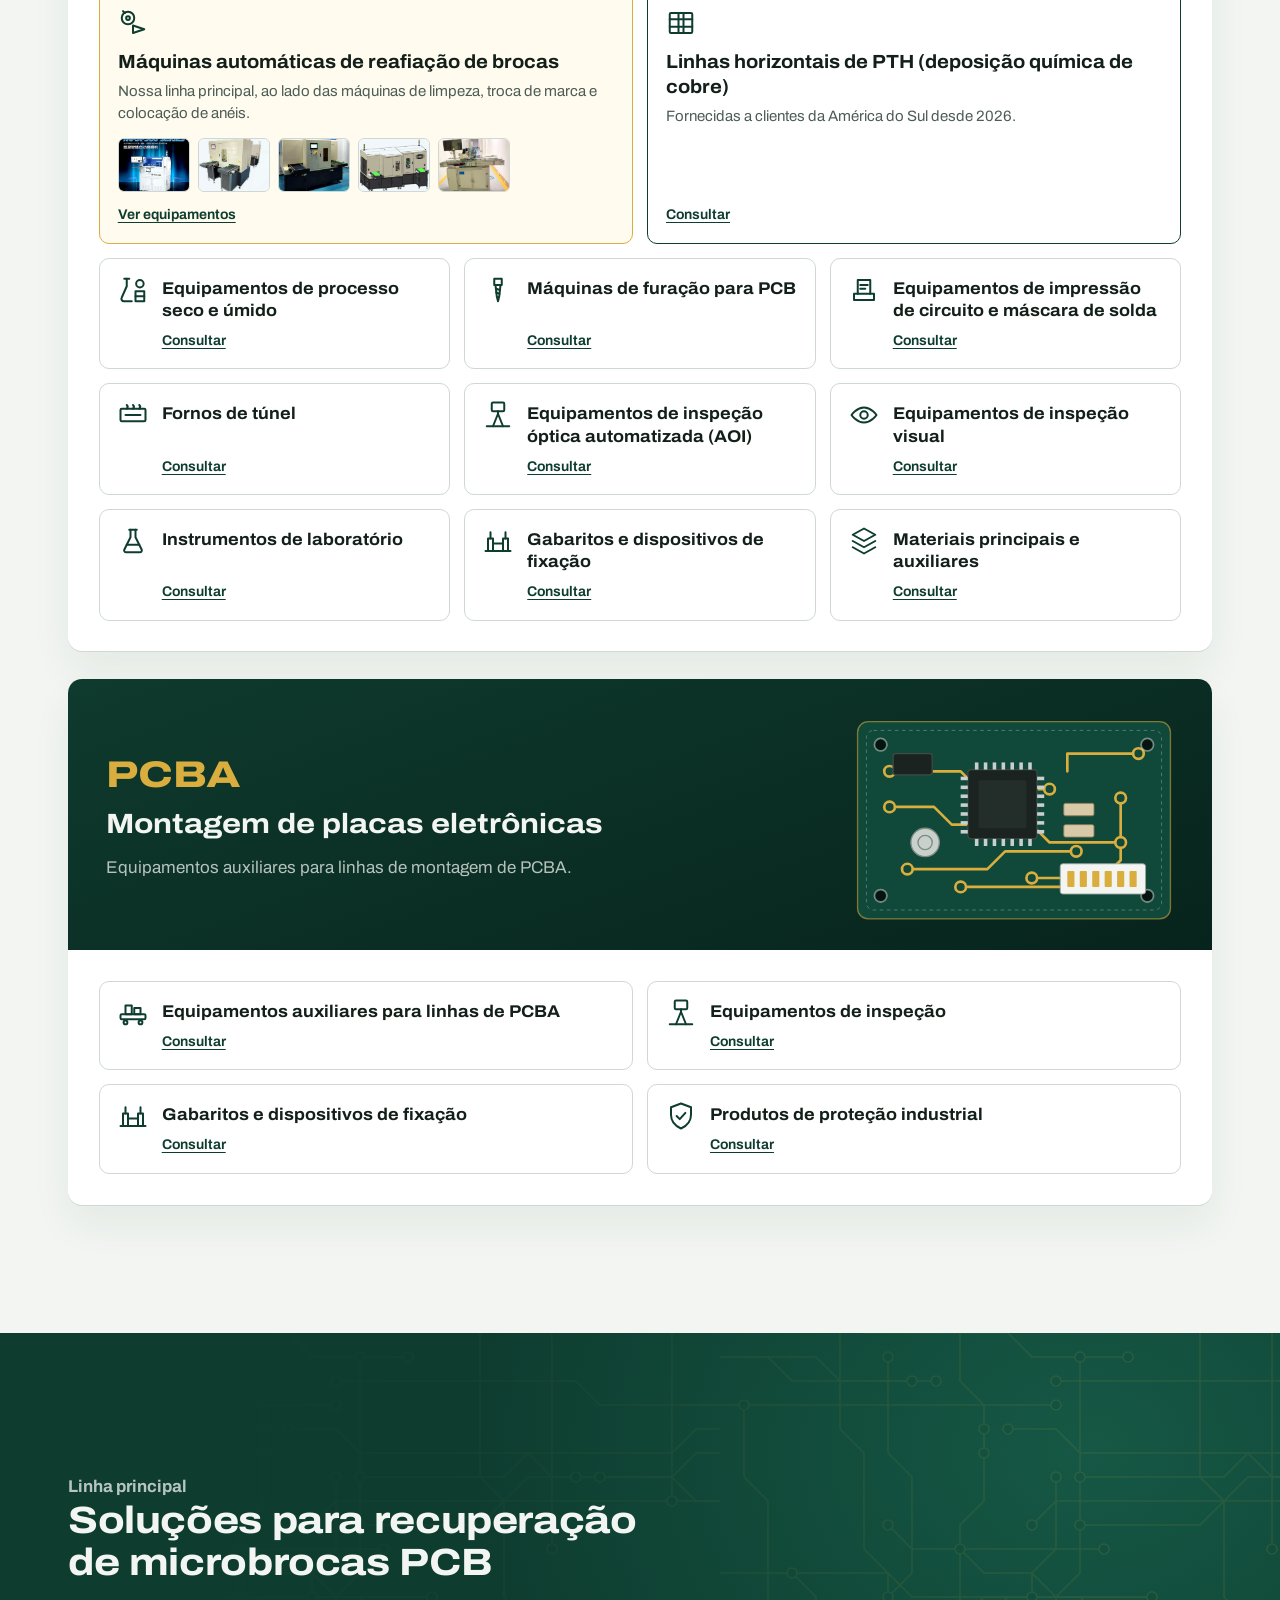
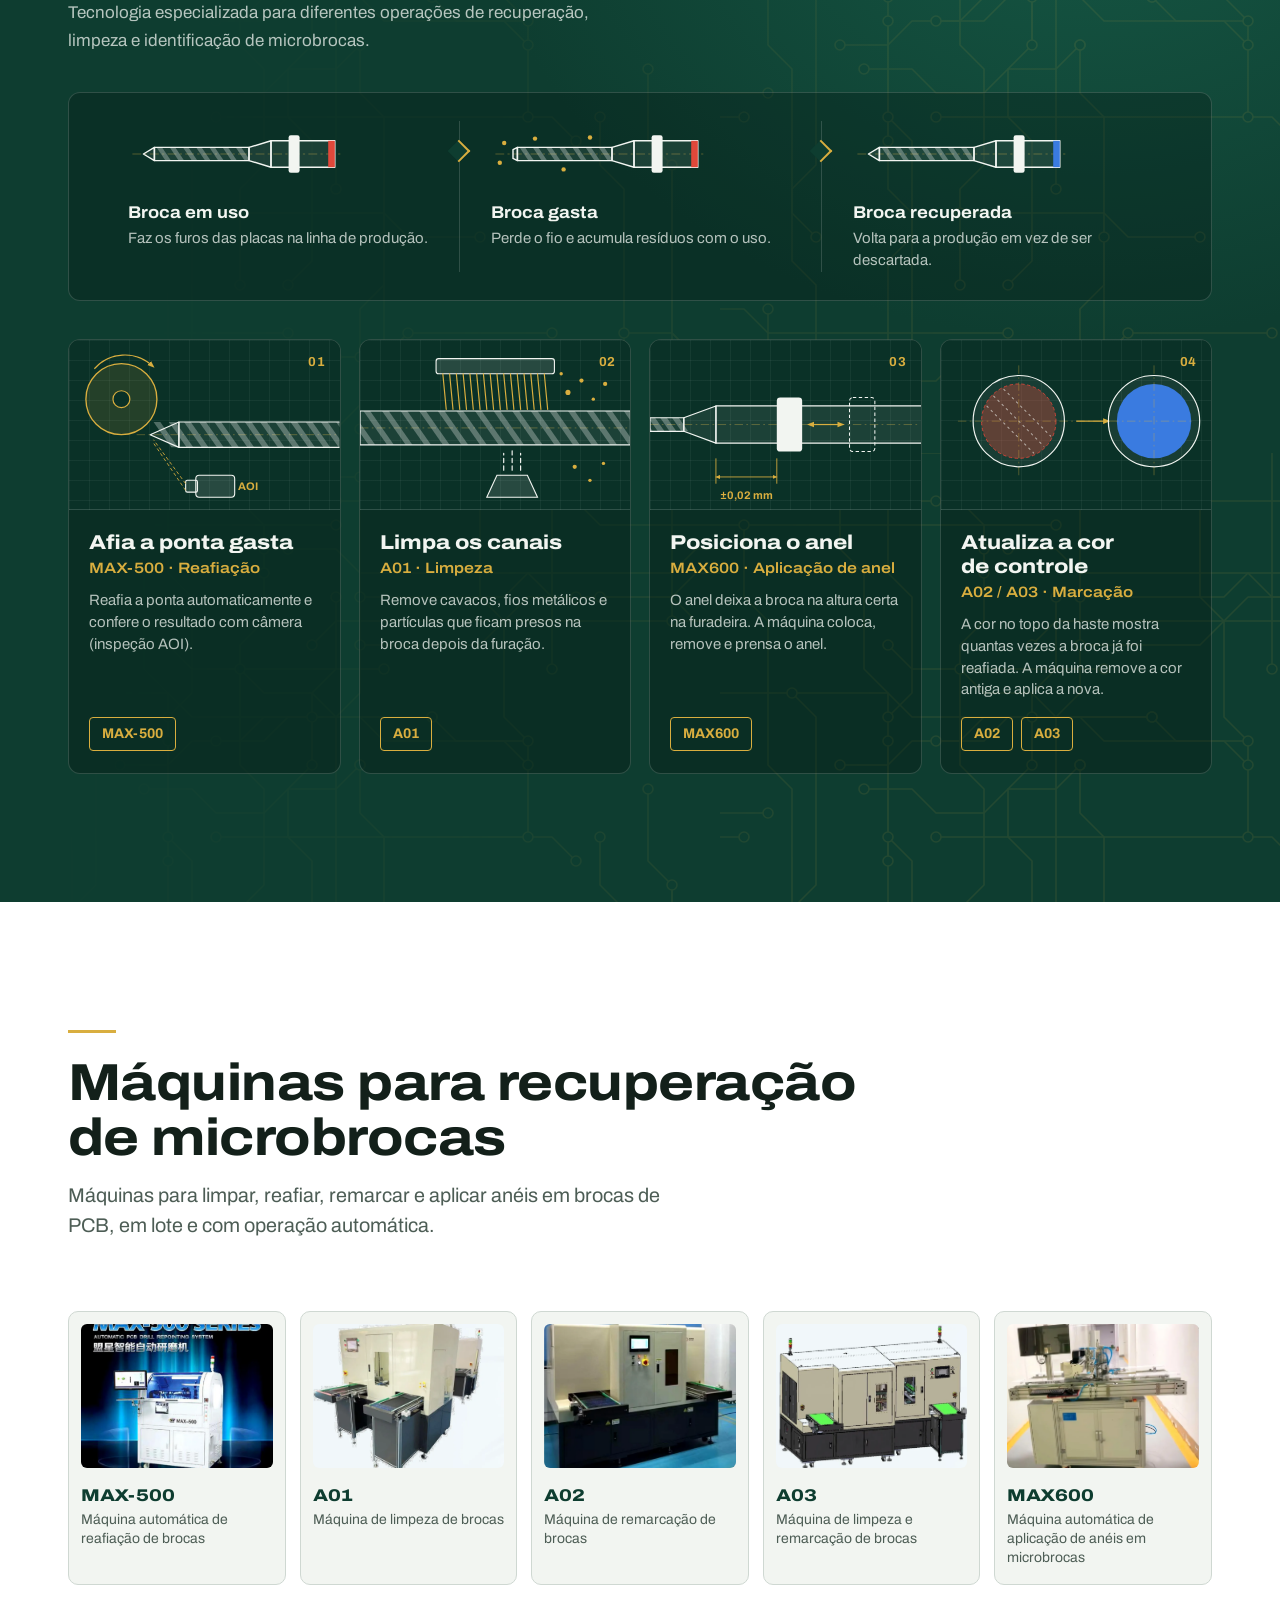
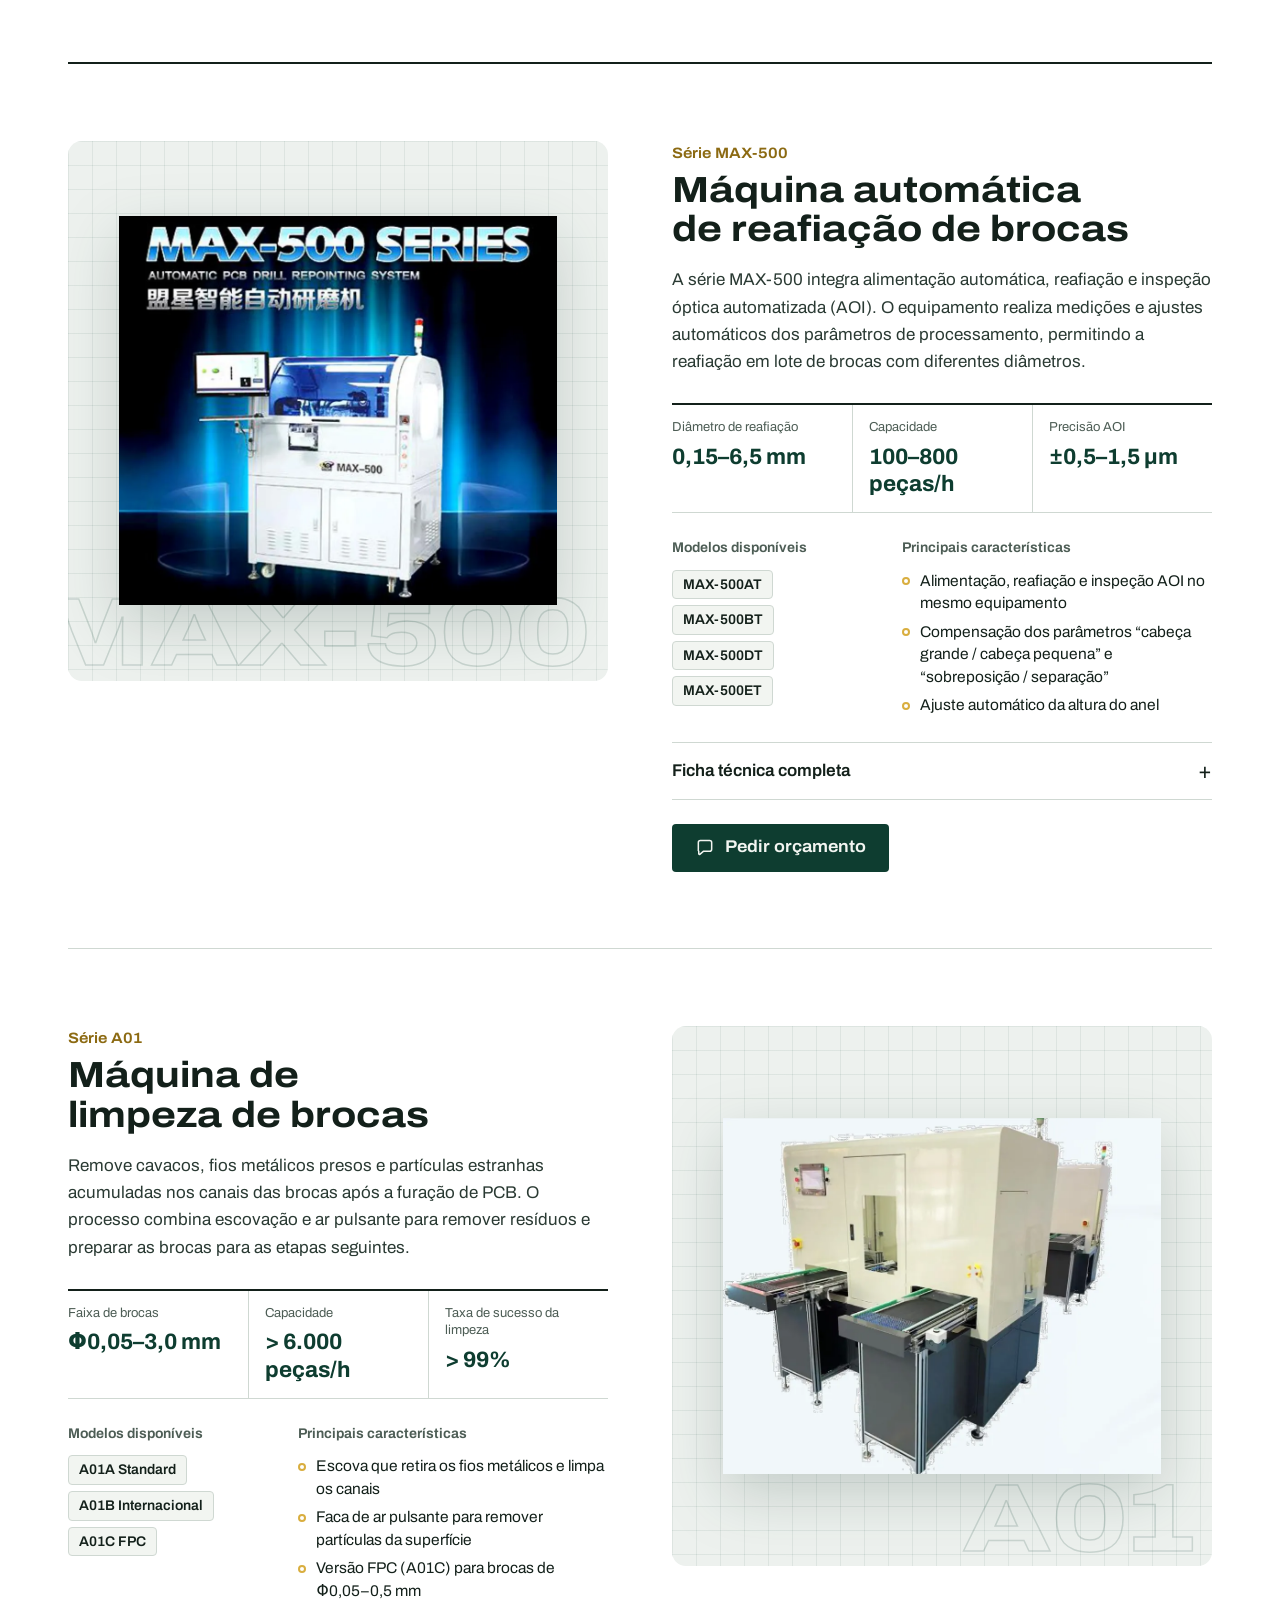
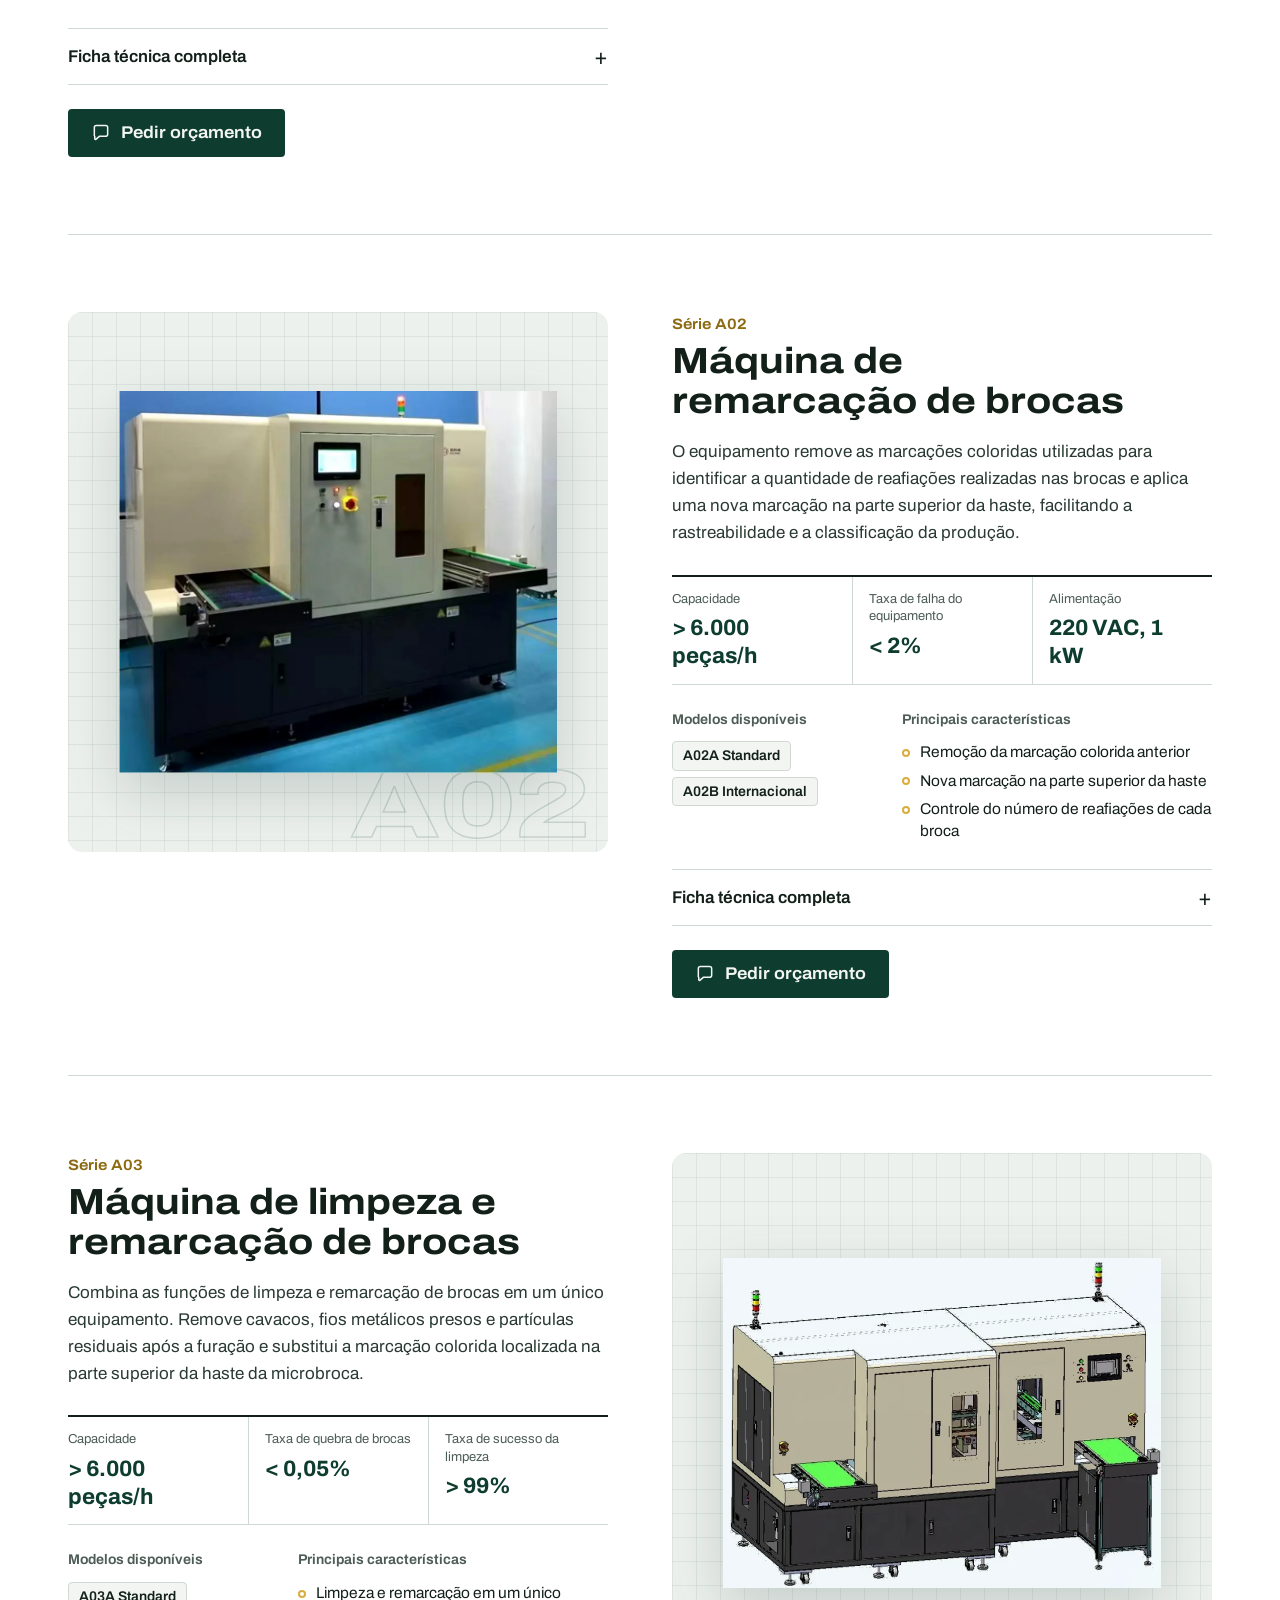
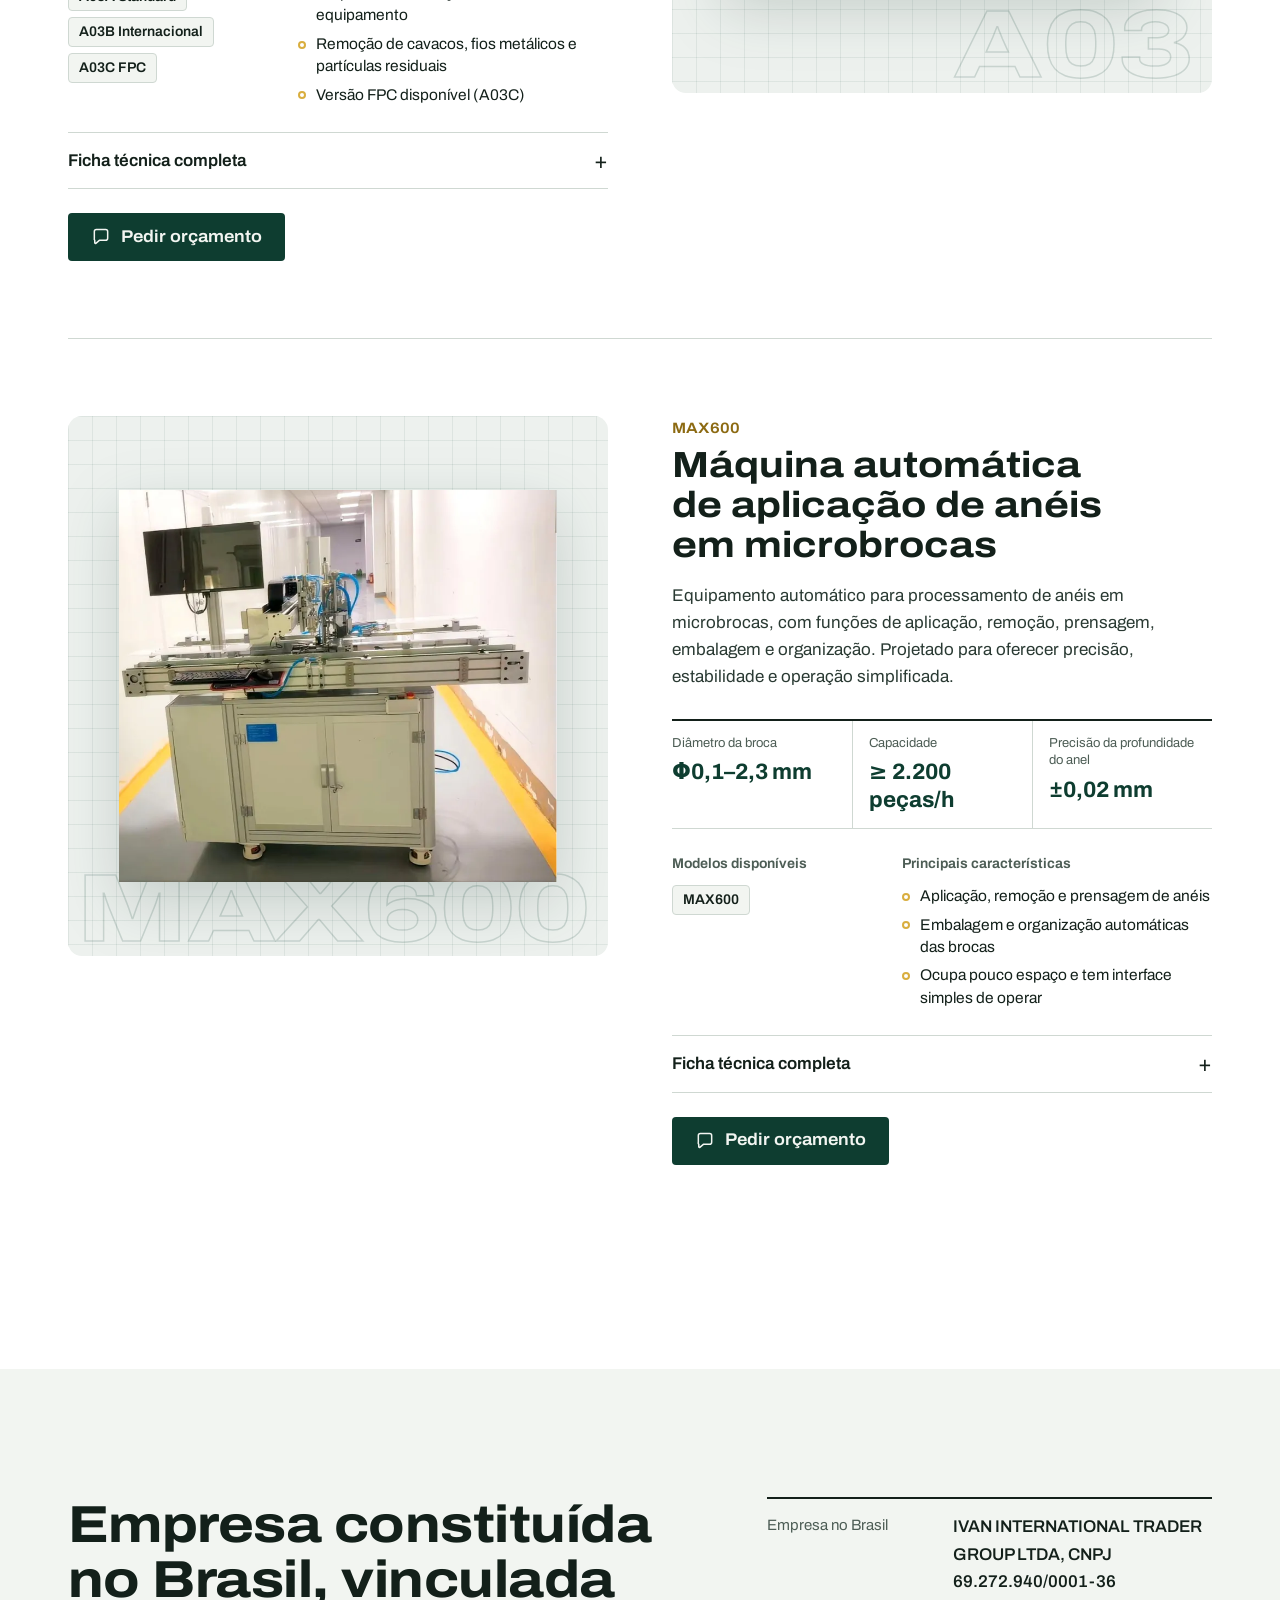
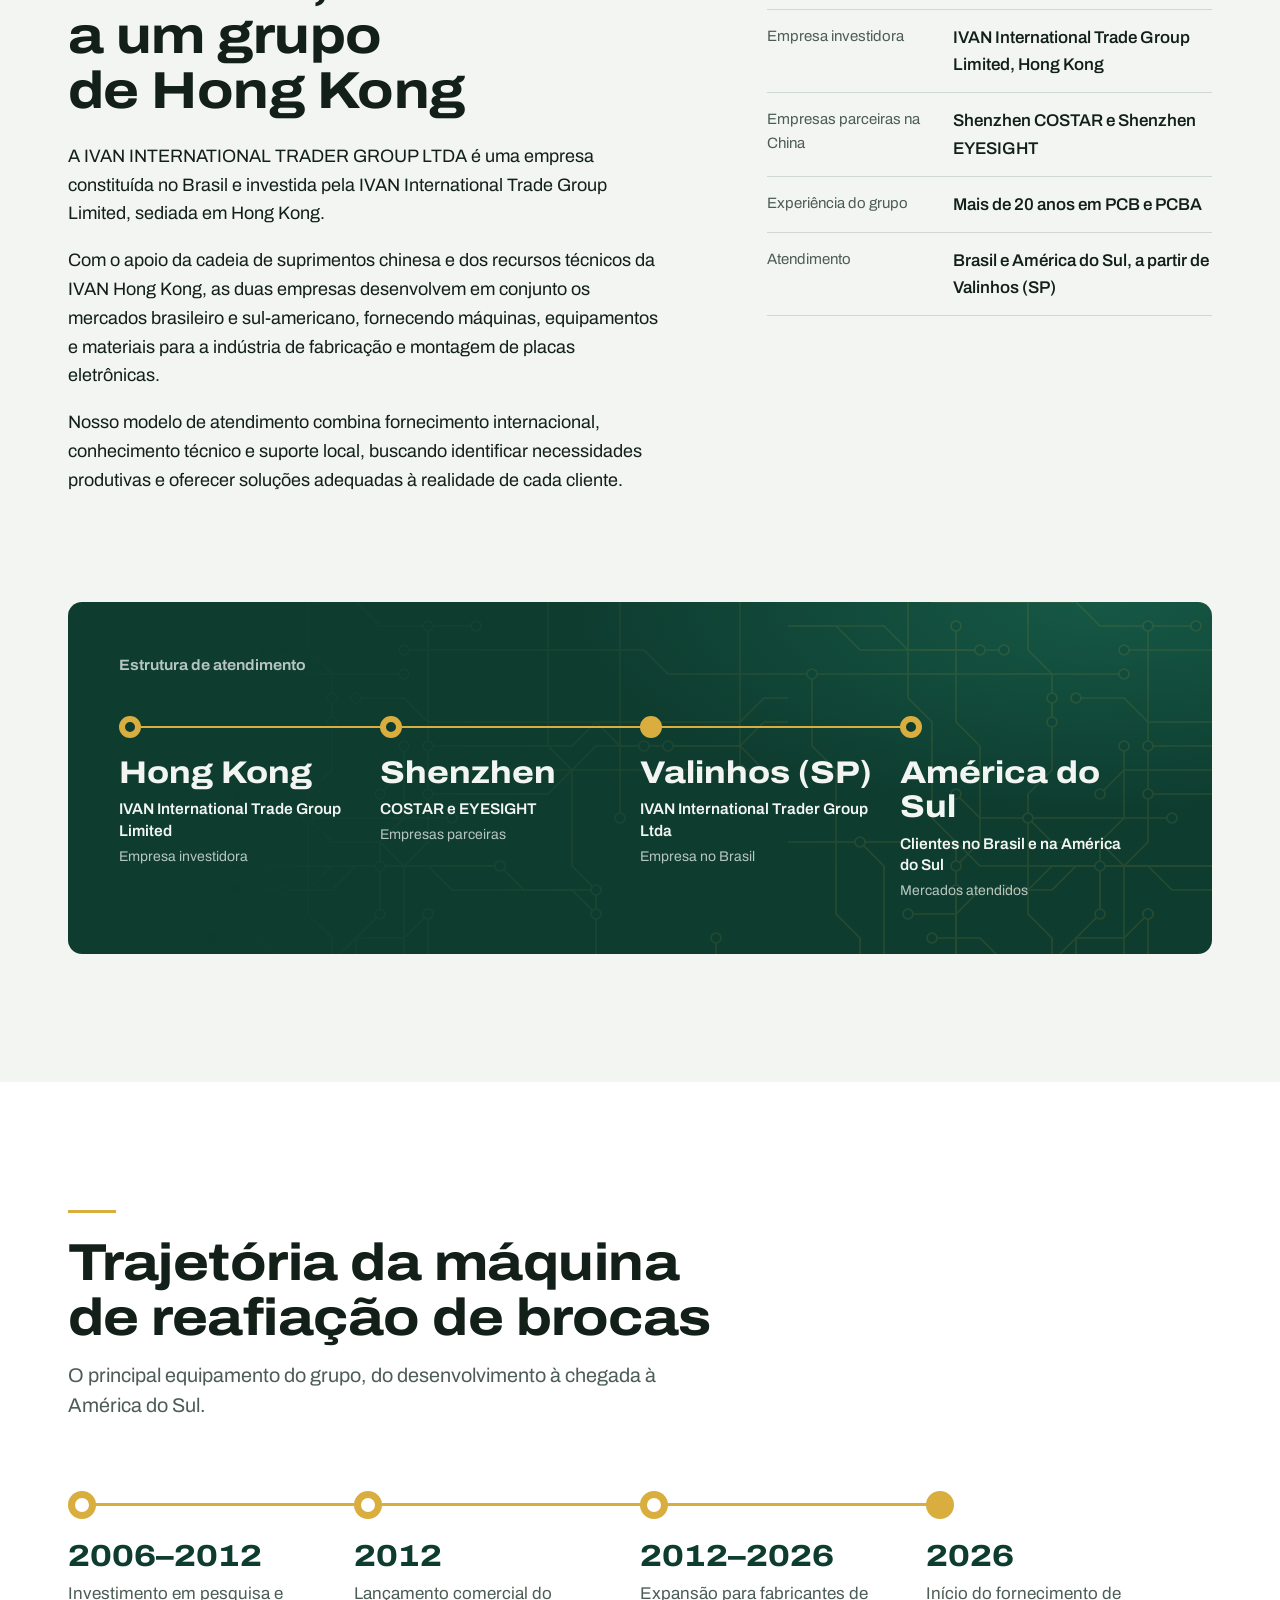
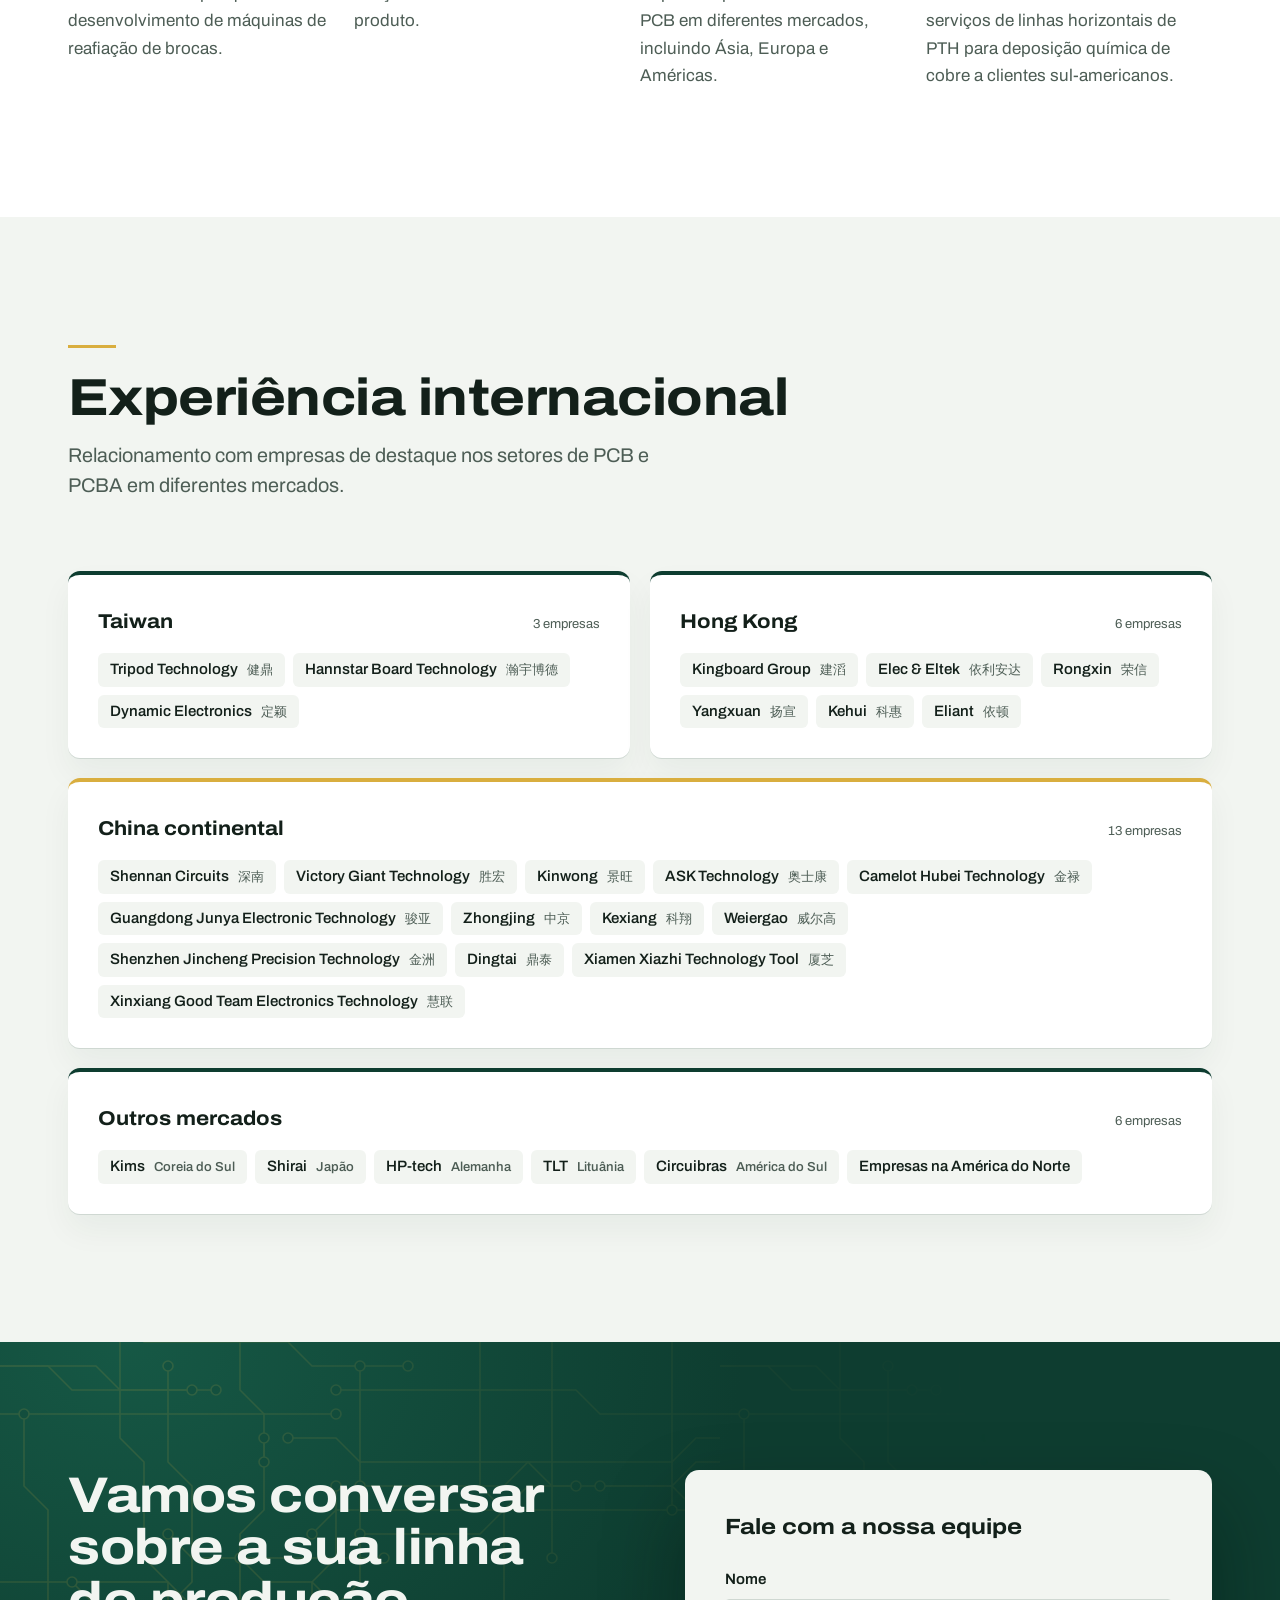
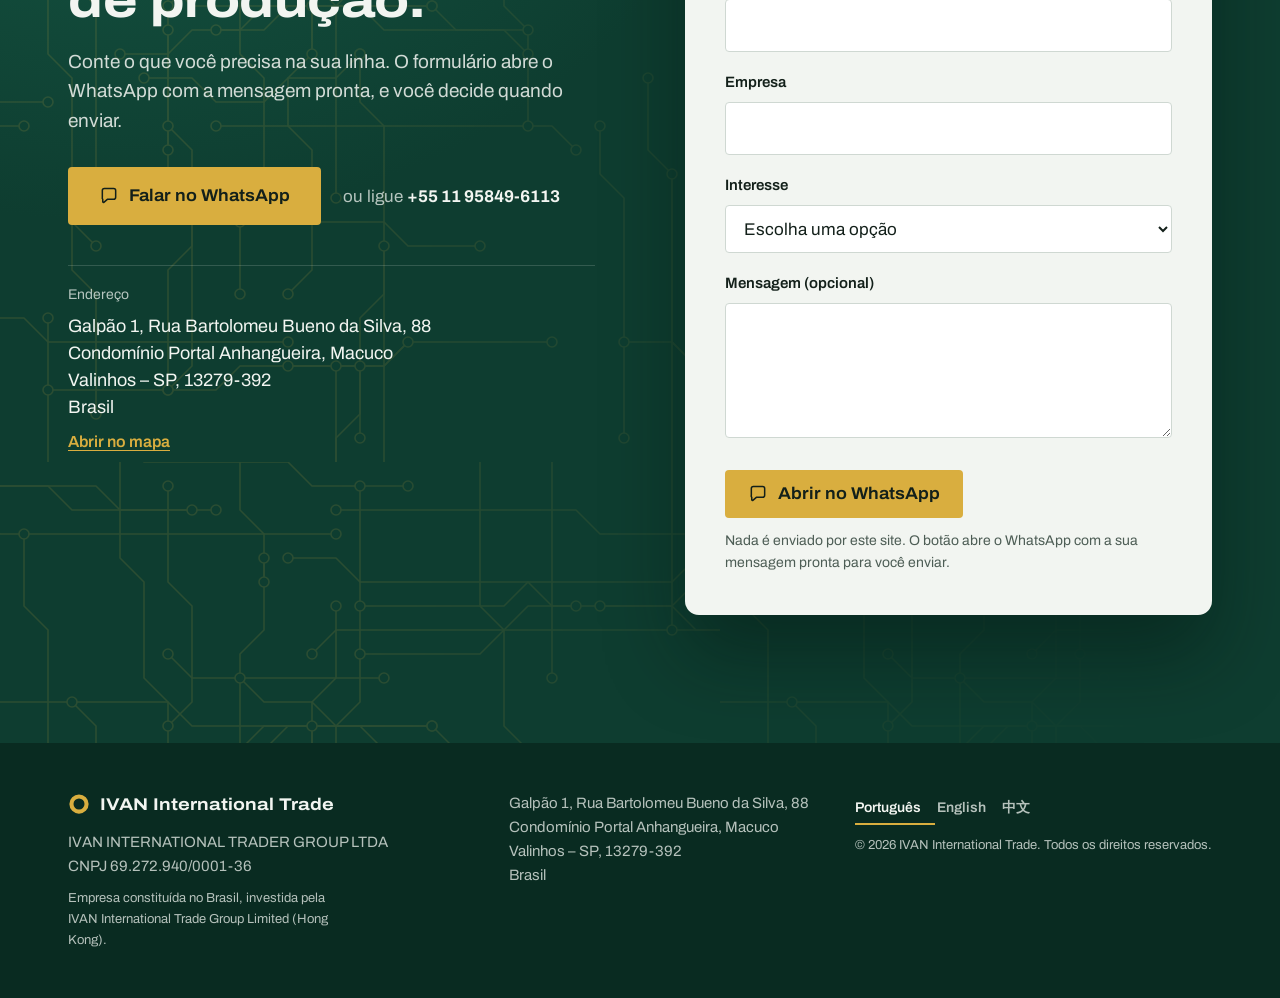
==== commit 04452930: "Add files via upload" ====
--- a/docs/index.html
+++ b/docs/index.html
@@ -4,7 +4,7 @@
 <meta charset="utf-8">
 <meta name="viewport" content="width=device-width, initial-scale=1">
 <title>IVAN International Trade | Equipamentos para PCB e PCBA no Brasil</title>
-<meta name="description" content="Empresa brasileira vinculada ao grupo IVAN, sediado em Hong Kong. Máquinas de reafiação, limpeza e remarcação de brocas, aplicação de anéis e equipamentos para fabricação de PCB e montagem de PCBA, com suporte técnico local.">
+<meta name="description" content="Empresa brasileira vinculada ao grupo IVAN, sediado em Hong Kong. Equipamentos para fabricação de PCB e montagem de PCBA, sistemas de inspeção, materiais e máquinas para recuperação de microbrocas, com atendimento local.">
 
 <link rel="alternate" hreflang="pt-BR" href="./"><link rel="alternate" hreflang="en" href="en/"><link rel="alternate" hreflang="zh-CN" href="zh/">
 <meta name="theme-color" content="#0E3D30">
@@ -13,7 +13,7 @@
 <meta property="og:type" content="website">
 <meta property="og:site_name" content="IVAN International Trade">
 <meta property="og:title" content="IVAN International Trade | Equipamentos para PCB e PCBA no Brasil">
-<meta property="og:description" content="Empresa brasileira vinculada ao grupo IVAN, sediado em Hong Kong. Máquinas de reafiação, limpeza e remarcação de brocas, aplicação de anéis e equipamentos para fabricação de PCB e montagem de PCBA, com suporte técnico local.">
+<meta property="og:description" content="Empresa brasileira vinculada ao grupo IVAN, sediado em Hong Kong. Equipamentos para fabricação de PCB e montagem de PCBA, sistemas de inspeção, materiais e máquinas para recuperação de microbrocas, com atendimento local.">
 <meta property="og:image" content="assets/og.jpg">
 <meta property="og:image:width" content="1200">
 <meta property="og:image:height" content="630">
@@ -28,7 +28,7 @@
 <header class="site-header">
   <div class="wrap header-inner">
     <a class="brand" href="" aria-label="IVAN International Trade"><svg class="via" viewBox="0 0 32 32" aria-hidden="true" focusable="false"><circle cx="16" cy="16" r="11" fill="none" stroke="currentColor" stroke-width="6"/></svg><span class="brand-name">IVAN</span><span class="brand-sub">International Trade</span></a>
-    <nav class="nav" aria-label="Menu"><ul><li><a href="#equipment">Equipamentos</a></li><li><a href="#segments">Segmentos</a></li><li><a href="#company">Empresa</a></li><li><a href="#customers">Experiência</a></li><li><a href="#contact">Contato</a></li></ul></nav>
+    <nav class="nav" aria-label="Menu"><ul><li><a href="#segments">Portfólio</a></li><li><a href="#equipment">Equipamentos</a></li><li><a href="#company">Empresa</a></li><li><a href="#customers">Experiência</a></li><li><a href="#contact">Contato</a></li></ul></nav>
     <div class="header-actions">
       <a class="btn btn-gold btn-small" href="https://wa.me/5511958496113?text=Ol%C3%A1%21%20Vim%20pelo%20site%20e%20gostaria%20de%20falar%20sobre%20equipamentos%20para%20PCB/PCBA." target="_blank" rel="noopener"><svg class="icon" viewBox="0 0 24 24" aria-hidden="true" focusable="false"><path d="M4 5.5A2.5 2.5 0 0 1 6.5 3h11A2.5 2.5 0 0 1 20 5.5v8a2.5 2.5 0 0 1-2.5 2.5H10l-4.2 3.6c-.5.4-1.3 0-1.3-.6V16A2.5 2.5 0 0 1 4 13.5z" fill="none" stroke="currentColor" stroke-width="1.8" stroke-linejoin="round"/></svg><span>WhatsApp</span></a>
       <details class="lang-menu">
@@ -42,7 +42,7 @@
     <details class="mobile-menu">
       <summary aria-label="Menu"><svg class="icon" viewBox="0 0 24 24" aria-hidden="true" focusable="false"><path d="M4 7h16M4 12h16M4 17h16" fill="none" stroke="currentColor" stroke-width="2" stroke-linecap="round"/></svg><span class="menu-text">Menu</span></summary>
       <div class="mobile-panel">
-        <ul class="mobile-nav"><li><a href="#equipment">Equipamentos</a></li><li><a href="#segments">Segmentos</a></li><li><a href="#company">Empresa</a></li><li><a href="#customers">Experiência</a></li><li><a href="#contact">Contato</a></li></ul>
+        <ul class="mobile-nav"><li><a href="#segments">Portfólio</a></li><li><a href="#equipment">Equipamentos</a></li><li><a href="#company">Empresa</a></li><li><a href="#customers">Experiência</a></li><li><a href="#contact">Contato</a></li></ul>
         <p class="mobile-lang-title">Idioma</p>
         <ul class="langs" aria-label="Idioma"><li><a class="lang-link" href="" hreflang="pt-BR" lang="pt-BR" title="Português" aria-current="true">Português</a></li><li><a class="lang-link" href="en/" hreflang="en" lang="en" title="English">English</a></li><li><a class="lang-link" href="zh/" hreflang="zh-CN" lang="zh-CN" title="中文">中文</a></li></ul>
       </div>
@@ -55,62 +55,68 @@
     <div class="hero-copy">
       <ol class="route" aria-label="Da cadeia de suprimentos chinesa ao Brasil"><li><span class="route-via" aria-hidden="true"></span>Hong Kong</li><li><span class="route-via" aria-hidden="true"></span>Shenzhen</li><li><span class="route-via" aria-hidden="true"></span>Valinhos (SP)</li></ol>
       <h1 id="hero-title">Equipamentos para a indústria de PCB e PCBA, com suporte técnico local no Brasil.</h1>
-      <p class="lead">Somos a empresa brasileira vinculada ao grupo IVAN, sediado em Hong Kong. Fornecemos máquinas, equipamentos e materiais para a indústria de fabricação e montagem de placas eletrônicas, conectando a cadeia de suprimentos chinesa ao mercado brasileiro e sul-americano.</p>
+      <p class="lead">A IVAN oferece soluções e equipamentos para os setores de PCB e PCBA, incluindo máquinas industriais, sistemas de inspeção, processamento e materiais, além de equipamentos especializados para recuperação de microbrocas.</p>
       <div class="ctas">
         <a class="btn btn-gold" href="https://wa.me/5511958496113?text=Ol%C3%A1%21%20Vim%20pelo%20site%20e%20gostaria%20de%20falar%20sobre%20equipamentos%20para%20PCB/PCBA." target="_blank" rel="noopener"><svg class="icon" viewBox="0 0 24 24" aria-hidden="true" focusable="false"><path d="M4 5.5A2.5 2.5 0 0 1 6.5 3h11A2.5 2.5 0 0 1 20 5.5v8a2.5 2.5 0 0 1-2.5 2.5H10l-4.2 3.6c-.5.4-1.3 0-1.3-.6V16A2.5 2.5 0 0 1 4 13.5z" fill="none" stroke="currentColor" stroke-width="1.8" stroke-linejoin="round"/></svg><span>Falar no WhatsApp</span></a>
-        <a class="btn btn-ghost" href="#equipment">Ver equipamentos</a>
+        <a class="btn btn-ghost" href="#segments">Ver portfólio</a>
       </div>
     </div>
     <figure class="hero-visual">
-      <div class="hero-photo"><img src="assets/img/max-500.webp" width="954" height="849" alt="Foto: Máquina automática de reafiação de brocas (Série MAX-500)" fetchpriority="high"></div>
+      <div class="hero-board"><svg class="board" viewBox="0 0 360 230" aria-hidden="true" focusable="false"><rect x="4" y="4" width="352" height="222" rx="12" class="b-sub"/><rect x="14" y="14" width="332" height="202" rx="8" class="b-silk"/><path d="M40 60 H120 L140 80 H220" class="b-trace"/><path d="M40 100 H90 L110 120 H200 L220 140 H300" class="b-trace"/><path d="M60 170 H150 L170 150 H250" class="b-trace"/><path d="M240 60 V40 H320" class="b-trace"/><path d="M300 90 V160 L280 180 H200" class="b-trace"/><path d="M120 190 H300" class="b-trace"/><circle cx="40" cy="60" r="6" class="b-via"/><circle cx="220" cy="80" r="6" class="b-via"/><circle cx="40" cy="100" r="6" class="b-via"/><circle cx="300" cy="140" r="6" class="b-via"/><circle cx="60" cy="170" r="6" class="b-via"/><circle cx="250" cy="150" r="6" class="b-via"/><circle cx="320" cy="40" r="6" class="b-via"/><circle cx="300" cy="90" r="6" class="b-via"/><circle cx="200" cy="180" r="6" class="b-via"/><circle cx="120" cy="190" r="6" class="b-via"/><circle cx="300" cy="190" r="6" class="b-via"/><circle cx="30" cy="30" r="7" class="b-hole"/><circle cx="330" cy="30" r="7" class="b-hole"/><circle cx="30" cy="200" r="7" class="b-hole"/><circle cx="330" cy="200" r="7" class="b-hole"/><rect x="128" y="58" width="78" height="78" rx="4" class="c-ic"/><rect x="140" y="70" width="54" height="54" rx="2" class="c-ic-top"/><rect x="136" y="50" width="4" height="8" class="c-pin"/><rect x="136" y="136" width="4" height="8" class="c-pin"/><rect x="120" y="66" width="8" height="4" class="c-pin"/><rect x="206" y="66" width="8" height="4" class="c-pin"/><rect x="146" y="50" width="4" height="8" class="c-pin"/><rect x="146" y="136" width="4" height="8" class="c-pin"/><rect x="120" y="76" width="8" height="4" class="c-pin"/><rect x="206" y="76" width="8" height="4" class="c-pin"/><rect x="156" y="50" width="4" height="8" class="c-pin"/><rect x="156" y="136" width="4" height="8" class="c-pin"/><rect x="120" y="86" width="8" height="4" class="c-pin"/><rect x="206" y="86" width="8" height="4" class="c-pin"/><rect x="166" y="50" width="4" height="8" class="c-pin"/><rect x="166" y="136" width="4" height="8" class="c-pin"/><rect x="120" y="96" width="8" height="4" class="c-pin"/><rect x="206" y="96" width="8" height="4" class="c-pin"/><rect x="176" y="50" width="4" height="8" class="c-pin"/><rect x="176" y="136" width="4" height="8" class="c-pin"/><rect x="120" y="106" width="8" height="4" class="c-pin"/><rect x="206" y="106" width="8" height="4" class="c-pin"/><rect x="186" y="50" width="4" height="8" class="c-pin"/><rect x="186" y="136" width="4" height="8" class="c-pin"/><rect x="120" y="116" width="8" height="4" class="c-pin"/><rect x="206" y="116" width="8" height="4" class="c-pin"/><rect x="196" y="50" width="4" height="8" class="c-pin"/><rect x="196" y="136" width="4" height="8" class="c-pin"/><rect x="120" y="126" width="8" height="4" class="c-pin"/><rect x="206" y="126" width="8" height="4" class="c-pin"/><rect x="236" y="96" width="34" height="14" rx="2" class="c-res"/><rect x="236" y="120" width="34" height="14" rx="2" class="c-res"/><circle cx="80" cy="140" r="16" class="c-cap"/><circle cx="80" cy="140" r="8" class="c-cap-top"/><rect x="232" y="164" width="96" height="34" rx="3" class="c-conn"/><rect x="240" y="172" width="8" height="18" rx="1" class="c-conn-pin"/><rect x="254" y="172" width="8" height="18" rx="1" class="c-conn-pin"/><rect x="268" y="172" width="8" height="18" rx="1" class="c-conn-pin"/><rect x="282" y="172" width="8" height="18" rx="1" class="c-conn-pin"/><rect x="296" y="172" width="8" height="18" rx="1" class="c-conn-pin"/><rect x="310" y="172" width="8" height="18" rx="1" class="c-conn-pin"/><rect x="44" y="40" width="44" height="24" rx="3" class="c-ic"/></svg></div>
       <figcaption>
-        <span class="hc-label">Equipamento principal</span>
-        <strong>Máquina automática de reafiação de brocas</strong>
-        <span class="hc-series">Série MAX-500</span>
-        <a href="#max-500">Ver detalhes</a>
+        <span class="hc-label">O que fornecemos</span>
+        <ul class="hc-list"><li><a href="#portfolio-pcb"><strong>PCB</strong><span>Fabricação de placas de circuito impresso</span></a></li><li><a href="#portfolio-pcba"><strong>PCBA</strong><span>Montagem de placas eletrônicas</span></a></li><li><a href="#recovery"><strong>Microbrocas</strong><span>Reafiação, limpeza, marcação e anéis</span></a></li></ul>
       </figcaption>
     </figure>
   </div>
+</section>
+<section id="segments" class="section segments" aria-labelledby="seg-title">
+  <div class="wrap">
+    <div class="section-head">
+      <h2 id="seg-title">Portfólio para PCB e PCBA</h2>
+      <p>Equipamentos para todo o processo de fabricação de PCB e para linhas de montagem de PCBA. Para modelos e especificações, fale com a nossa equipe.</p>
+    </div>
+    <article id="portfolio-pcb" class="pf-block pf-pcb" aria-labelledby="seg-pcb-title">
+      <header class="pf-head">
+        <div>
+          <p class="seg-code" aria-hidden="true">PCB</p>
+          <h3 id="seg-pcb-title">Fabricação de placas de circuito impresso <span class="sr-only">(PCB)</span></h3>
+          <p>Equipamentos para todo o processo de fabricação, serviços técnicos e materiais principais e auxiliares para a produção.</p>
+        </div>
+        <div class="pf-art"><svg class="board" viewBox="0 0 360 230" aria-hidden="true" focusable="false"><rect x="4" y="4" width="352" height="222" rx="12" class="b-sub"/><rect x="14" y="14" width="332" height="202" rx="8" class="b-silk"/><path d="M40 60 H120 L140 80 H220" class="b-trace"/><path d="M40 100 H90 L110 120 H200 L220 140 H300" class="b-trace"/><path d="M60 170 H150 L170 150 H250" class="b-trace"/><path d="M240 60 V40 H320" class="b-trace"/><path d="M300 90 V160 L280 180 H200" class="b-trace"/><path d="M120 190 H300" class="b-trace"/><circle cx="40" cy="60" r="6" class="b-via"/><circle cx="220" cy="80" r="6" class="b-via"/><circle cx="40" cy="100" r="6" class="b-via"/><circle cx="300" cy="140" r="6" class="b-via"/><circle cx="60" cy="170" r="6" class="b-via"/><circle cx="250" cy="150" r="6" class="b-via"/><circle cx="320" cy="40" r="6" class="b-via"/><circle cx="300" cy="90" r="6" class="b-via"/><circle cx="200" cy="180" r="6" class="b-via"/><circle cx="120" cy="190" r="6" class="b-via"/><circle cx="300" cy="190" r="6" class="b-via"/><circle cx="30" cy="30" r="7" class="b-hole"/><circle cx="330" cy="30" r="7" class="b-hole"/><circle cx="30" cy="200" r="7" class="b-hole"/><circle cx="330" cy="200" r="7" class="b-hole"/></svg></div>
+      </header>
+      <ul class="pf-grid"><li class="pf-item pf-item--feat"><svg class="pf-icon" viewBox="0 0 24 24" aria-hidden="true" focusable="false" fill="none" stroke="currentColor" stroke-width="1.6" stroke-linecap="round" stroke-linejoin="round"><circle cx="8" cy="8" r="5"/><circle cx="8" cy="8" r="1.5"/><path d="M12 14l9 3-9 3z"/><path d="M4 2.5l1.5 1.5"/></svg><h4>Máquinas automáticas de reafiação de brocas</h4><p>Nossa linha principal, ao lado das máquinas de limpeza, troca de marca e colocação de anéis.</p><div class="pf-thumbs"><a href="#max-500" aria-label="Máquina automática de reafiação de brocas (Série MAX-500)"><img src="assets/img/max-500.webp" alt="" loading="lazy" width="96" height="72"></a><a href="#a01" aria-label="Máquina de limpeza de brocas (Série A01)"><img src="assets/img/a01.webp" alt="" loading="lazy" width="96" height="72"></a><a href="#a02" aria-label="Máquina de remarcação de brocas (Série A02)"><img src="assets/img/a02.webp" alt="" loading="lazy" width="96" height="72"></a><a href="#a03" aria-label="Máquina de limpeza e remarcação de brocas (Série A03)"><img src="assets/img/a03.webp" alt="" loading="lazy" width="96" height="72"></a><a href="#max600" aria-label="Máquina automática de aplicação de anéis em microbrocas (MAX600)"><img src="assets/img/max600.webp" alt="" loading="lazy" width="96" height="72"></a></div><a class="pf-link" href="#equipment">Ver equipamentos</a></li><li class="pf-item pf-item--feat"><svg class="pf-icon" viewBox="0 0 24 24" aria-hidden="true" focusable="false" fill="none" stroke="currentColor" stroke-width="1.6" stroke-linecap="round" stroke-linejoin="round"><rect x="3" y="4" width="18" height="16" rx="1"/><path d="M3 9h18M3 15h18"/><path d="M10 4v16M14 4v16"/></svg><h4>Linhas horizontais de PTH (deposição química de cobre)</h4><p>Fornecidas a clientes da América do Sul desde 2026.</p><a class="pf-link" href="https://wa.me/5511958496113?text=Ol%C3%A1%21%20Vim%20pelo%20site%20e%20gostaria%20de%20informa%C3%A7%C3%B5es%20sobre%3A%20Linhas%20horizontais%20de%20PTH%20%28deposi%C3%A7%C3%A3o%20qu%C3%ADmica%20de%20cobre%29." target="_blank" rel="noopener">Consultar</a></li><li class="pf-item"><svg class="pf-icon" viewBox="0 0 24 24" aria-hidden="true" focusable="false" fill="none" stroke="currentColor" stroke-width="1.6" stroke-linecap="round" stroke-linejoin="round"><path d="M7 3v6l-4 9a2 2 0 0 0 2 3h6"/><path d="M5 3h4"/><path d="M14 13h7v8h-7z"/><path d="M14 17h7"/><circle cx="17.5" cy="7" r="3"/></svg><h4>Equipamentos de processo seco e úmido</h4><a class="pf-link" href="https://wa.me/5511958496113?text=Ol%C3%A1%21%20Vim%20pelo%20site%20e%20gostaria%20de%20informa%C3%A7%C3%B5es%20sobre%3A%20Equipamentos%20de%20processo%20seco%20e%20%C3%BAmido." target="_blank" rel="noopener">Consultar</a></li><li class="pf-item"><svg class="pf-icon" viewBox="0 0 24 24" aria-hidden="true" focusable="false" fill="none" stroke="currentColor" stroke-width="1.6" stroke-linecap="round" stroke-linejoin="round"><path d="M9 3h6v5H9z"/><path d="M10 8h4l-1 9-1 4-1-4z"/><path d="M10.5 11l3 1M10.6 14l2.6 1"/></svg><h4>Máquinas de furação para PCB</h4><a class="pf-link" href="https://wa.me/5511958496113?text=Ol%C3%A1%21%20Vim%20pelo%20site%20e%20gostaria%20de%20informa%C3%A7%C3%B5es%20sobre%3A%20M%C3%A1quinas%20de%20fura%C3%A7%C3%A3o%20para%20PCB." target="_blank" rel="noopener">Consultar</a></li><li class="pf-item"><svg class="pf-icon" viewBox="0 0 24 24" aria-hidden="true" focusable="false" fill="none" stroke="currentColor" stroke-width="1.6" stroke-linecap="round" stroke-linejoin="round"><path d="M4 15h16v5H4z"/><path d="M7 15V4h10v11"/><path d="M9 8h6M9 11h4"/></svg><h4>Equipamentos de impressão de circuito e máscara de solda</h4><a class="pf-link" href="https://wa.me/5511958496113?text=Ol%C3%A1%21%20Vim%20pelo%20site%20e%20gostaria%20de%20informa%C3%A7%C3%B5es%20sobre%3A%20Equipamentos%20de%20impress%C3%A3o%20de%20circuito%20e%20m%C3%A1scara%20de%20solda." target="_blank" rel="noopener">Consultar</a></li><li class="pf-item"><svg class="pf-icon" viewBox="0 0 24 24" aria-hidden="true" focusable="false" fill="none" stroke="currentColor" stroke-width="1.6" stroke-linecap="round" stroke-linejoin="round"><rect x="2" y="7" width="20" height="10" rx="1"/><path d="M6 12h12"/><path d="M7 4c1 1 1 2 0 3M12 4c1 1 1 2 0 3M17 4c1 1 1 2 0 3"/></svg><h4>Fornos de túnel</h4><a class="pf-link" href="https://wa.me/5511958496113?text=Ol%C3%A1%21%20Vim%20pelo%20site%20e%20gostaria%20de%20informa%C3%A7%C3%B5es%20sobre%3A%20Fornos%20de%20t%C3%BAnel." target="_blank" rel="noopener">Consultar</a></li><li class="pf-item"><svg class="pf-icon" viewBox="0 0 24 24" aria-hidden="true" focusable="false" fill="none" stroke="currentColor" stroke-width="1.6" stroke-linecap="round" stroke-linejoin="round"><rect x="7" y="2" width="10" height="7" rx="1"/><path d="M12 9v2"/><path d="M8 21l4-10 4 10"/><path d="M3 21h18"/></svg><h4>Equipamentos de inspeção óptica automatizada (AOI)</h4><a class="pf-link" href="https://wa.me/5511958496113?text=Ol%C3%A1%21%20Vim%20pelo%20site%20e%20gostaria%20de%20informa%C3%A7%C3%B5es%20sobre%3A%20Equipamentos%20de%20inspe%C3%A7%C3%A3o%20%C3%B3ptica%20automatizada%20%28AOI%29." target="_blank" rel="noopener">Consultar</a></li><li class="pf-item"><svg class="pf-icon" viewBox="0 0 24 24" aria-hidden="true" focusable="false" fill="none" stroke="currentColor" stroke-width="1.6" stroke-linecap="round" stroke-linejoin="round"><path d="M2 12s4-6 10-6 10 6 10 6-4 6-10 6S2 12 2 12z"/><circle cx="12" cy="12" r="3"/></svg><h4>Equipamentos de inspeção visual</h4><a class="pf-link" href="https://wa.me/5511958496113?text=Ol%C3%A1%21%20Vim%20pelo%20site%20e%20gostaria%20de%20informa%C3%A7%C3%B5es%20sobre%3A%20Equipamentos%20de%20inspe%C3%A7%C3%A3o%20visual." target="_blank" rel="noopener">Consultar</a></li><li class="pf-item"><svg class="pf-icon" viewBox="0 0 24 24" aria-hidden="true" focusable="false" fill="none" stroke="currentColor" stroke-width="1.6" stroke-linecap="round" stroke-linejoin="round"><path d="M9 3h6"/><path d="M10 3v6l-5 10a1.5 1.5 0 0 0 1.4 2h11.2a1.5 1.5 0 0 0 1.4-2L14 9V3"/><path d="M7 15h10"/></svg><h4>Instrumentos de laboratório</h4><a class="pf-link" href="https://wa.me/5511958496113?text=Ol%C3%A1%21%20Vim%20pelo%20site%20e%20gostaria%20de%20informa%C3%A7%C3%B5es%20sobre%3A%20Instrumentos%20de%20laborat%C3%B3rio." target="_blank" rel="noopener">Consultar</a></li><li class="pf-item"><svg class="pf-icon" viewBox="0 0 24 24" aria-hidden="true" focusable="false" fill="none" stroke="currentColor" stroke-width="1.6" stroke-linecap="round" stroke-linejoin="round"><path d="M4 20V10h4v10M16 20V10h4v10"/><path d="M8 14h8"/><path d="M6 10V5M18 10V5"/><path d="M2 20h20"/></svg><h4>Gabaritos e dispositivos de fixação</h4><a class="pf-link" href="https://wa.me/5511958496113?text=Ol%C3%A1%21%20Vim%20pelo%20site%20e%20gostaria%20de%20informa%C3%A7%C3%B5es%20sobre%3A%20Gabaritos%20e%20dispositivos%20de%20fixa%C3%A7%C3%A3o." target="_blank" rel="noopener">Consultar</a></li><li class="pf-item"><svg class="pf-icon" viewBox="0 0 24 24" aria-hidden="true" focusable="false" fill="none" stroke="currentColor" stroke-width="1.6" stroke-linecap="round" stroke-linejoin="round"><path d="M12 2l9 5-9 5-9-5z"/><path d="M3 12l9 5 9-5"/><path d="M3 17l9 5 9-5"/></svg><h4>Materiais principais e auxiliares</h4><a class="pf-link" href="https://wa.me/5511958496113?text=Ol%C3%A1%21%20Vim%20pelo%20site%20e%20gostaria%20de%20informa%C3%A7%C3%B5es%20sobre%3A%20Materiais%20principais%20e%20auxiliares." target="_blank" rel="noopener">Consultar</a></li></ul>
+    </article>
+    <article id="portfolio-pcba" class="pf-block pf-pcba" aria-labelledby="seg-pcba-title">
+      <header class="pf-head">
+        <div>
+          <p class="seg-code" aria-hidden="true">PCBA</p>
+          <h3 id="seg-pcba-title">Montagem de placas eletrônicas <span class="sr-only">(PCBA)</span></h3>
+          <p>Equipamentos auxiliares para linhas de montagem de PCBA.</p>
+        </div>
+        <div class="pf-art"><svg class="board" viewBox="0 0 360 230" aria-hidden="true" focusable="false"><rect x="4" y="4" width="352" height="222" rx="12" class="b-sub"/><rect x="14" y="14" width="332" height="202" rx="8" class="b-silk"/><path d="M40 60 H120 L140 80 H220" class="b-trace"/><path d="M40 100 H90 L110 120 H200 L220 140 H300" class="b-trace"/><path d="M60 170 H150 L170 150 H250" class="b-trace"/><path d="M240 60 V40 H320" class="b-trace"/><path d="M300 90 V160 L280 180 H200" class="b-trace"/><path d="M120 190 H300" class="b-trace"/><circle cx="40" cy="60" r="6" class="b-via"/><circle cx="220" cy="80" r="6" class="b-via"/><circle cx="40" cy="100" r="6" class="b-via"/><circle cx="300" cy="140" r="6" class="b-via"/><circle cx="60" cy="170" r="6" class="b-via"/><circle cx="250" cy="150" r="6" class="b-via"/><circle cx="320" cy="40" r="6" class="b-via"/><circle cx="300" cy="90" r="6" class="b-via"/><circle cx="200" cy="180" r="6" class="b-via"/><circle cx="120" cy="190" r="6" class="b-via"/><circle cx="300" cy="190" r="6" class="b-via"/><circle cx="30" cy="30" r="7" class="b-hole"/><circle cx="330" cy="30" r="7" class="b-hole"/><circle cx="30" cy="200" r="7" class="b-hole"/><circle cx="330" cy="200" r="7" class="b-hole"/><rect x="128" y="58" width="78" height="78" rx="4" class="c-ic"/><rect x="140" y="70" width="54" height="54" rx="2" class="c-ic-top"/><rect x="136" y="50" width="4" height="8" class="c-pin"/><rect x="136" y="136" width="4" height="8" class="c-pin"/><rect x="120" y="66" width="8" height="4" class="c-pin"/><rect x="206" y="66" width="8" height="4" class="c-pin"/><rect x="146" y="50" width="4" height="8" class="c-pin"/><rect x="146" y="136" width="4" height="8" class="c-pin"/><rect x="120" y="76" width="8" height="4" class="c-pin"/><rect x="206" y="76" width="8" height="4" class="c-pin"/><rect x="156" y="50" width="4" height="8" class="c-pin"/><rect x="156" y="136" width="4" height="8" class="c-pin"/><rect x="120" y="86" width="8" height="4" class="c-pin"/><rect x="206" y="86" width="8" height="4" class="c-pin"/><rect x="166" y="50" width="4" height="8" class="c-pin"/><rect x="166" y="136" width="4" height="8" class="c-pin"/><rect x="120" y="96" width="8" height="4" class="c-pin"/><rect x="206" y="96" width="8" height="4" class="c-pin"/><rect x="176" y="50" width="4" height="8" class="c-pin"/><rect x="176" y="136" width="4" height="8" class="c-pin"/><rect x="120" y="106" width="8" height="4" class="c-pin"/><rect x="206" y="106" width="8" height="4" class="c-pin"/><rect x="186" y="50" width="4" height="8" class="c-pin"/><rect x="186" y="136" width="4" height="8" class="c-pin"/><rect x="120" y="116" width="8" height="4" class="c-pin"/><rect x="206" y="116" width="8" height="4" class="c-pin"/><rect x="196" y="50" width="4" height="8" class="c-pin"/><rect x="196" y="136" width="4" height="8" class="c-pin"/><rect x="120" y="126" width="8" height="4" class="c-pin"/><rect x="206" y="126" width="8" height="4" class="c-pin"/><rect x="236" y="96" width="34" height="14" rx="2" class="c-res"/><rect x="236" y="120" width="34" height="14" rx="2" class="c-res"/><circle cx="80" cy="140" r="16" class="c-cap"/><circle cx="80" cy="140" r="8" class="c-cap-top"/><rect x="232" y="164" width="96" height="34" rx="3" class="c-conn"/><rect x="240" y="172" width="8" height="18" rx="1" class="c-conn-pin"/><rect x="254" y="172" width="8" height="18" rx="1" class="c-conn-pin"/><rect x="268" y="172" width="8" height="18" rx="1" class="c-conn-pin"/><rect x="282" y="172" width="8" height="18" rx="1" class="c-conn-pin"/><rect x="296" y="172" width="8" height="18" rx="1" class="c-conn-pin"/><rect x="310" y="172" width="8" height="18" rx="1" class="c-conn-pin"/><rect x="44" y="40" width="44" height="24" rx="3" class="c-ic"/></svg></div>
+      </header>
+      <ul class="pf-grid"><li class="pf-item"><svg class="pf-icon" viewBox="0 0 24 24" aria-hidden="true" focusable="false" fill="none" stroke="currentColor" stroke-width="1.6" stroke-linecap="round" stroke-linejoin="round"><rect x="2" y="13" width="20" height="4" rx="1"/><circle cx="6" cy="19.5" r="1.5"/><circle cx="18" cy="19.5" r="1.5"/><rect x="6" y="6" width="5" height="7"/><rect x="13" y="8" width="5" height="5"/></svg><h4>Equipamentos auxiliares para linhas de PCBA</h4><a class="pf-link" href="https://wa.me/5511958496113?text=Ol%C3%A1%21%20Vim%20pelo%20site%20e%20gostaria%20de%20informa%C3%A7%C3%B5es%20sobre%3A%20Equipamentos%20auxiliares%20para%20linhas%20de%20PCBA." target="_blank" rel="noopener">Consultar</a></li><li class="pf-item"><svg class="pf-icon" viewBox="0 0 24 24" aria-hidden="true" focusable="false" fill="none" stroke="currentColor" stroke-width="1.6" stroke-linecap="round" stroke-linejoin="round"><rect x="7" y="2" width="10" height="7" rx="1"/><path d="M12 9v2"/><path d="M8 21l4-10 4 10"/><path d="M3 21h18"/></svg><h4>Equipamentos de inspeção</h4><a class="pf-link" href="https://wa.me/5511958496113?text=Ol%C3%A1%21%20Vim%20pelo%20site%20e%20gostaria%20de%20informa%C3%A7%C3%B5es%20sobre%3A%20Equipamentos%20de%20inspe%C3%A7%C3%A3o." target="_blank" rel="noopener">Consultar</a></li><li class="pf-item"><svg class="pf-icon" viewBox="0 0 24 24" aria-hidden="true" focusable="false" fill="none" stroke="currentColor" stroke-width="1.6" stroke-linecap="round" stroke-linejoin="round"><path d="M4 20V10h4v10M16 20V10h4v10"/><path d="M8 14h8"/><path d="M6 10V5M18 10V5"/><path d="M2 20h20"/></svg><h4>Gabaritos e dispositivos de fixação</h4><a class="pf-link" href="https://wa.me/5511958496113?text=Ol%C3%A1%21%20Vim%20pelo%20site%20e%20gostaria%20de%20informa%C3%A7%C3%B5es%20sobre%3A%20Gabaritos%20e%20dispositivos%20de%20fixa%C3%A7%C3%A3o." target="_blank" rel="noopener">Consultar</a></li><li class="pf-item"><svg class="pf-icon" viewBox="0 0 24 24" aria-hidden="true" focusable="false" fill="none" stroke="currentColor" stroke-width="1.6" stroke-linecap="round" stroke-linejoin="round"><path d="M12 2l8 3v6c0 5-3.5 9-8 11-4.5-2-8-6-8-11V5z"/><path d="M8.5 12l2.5 2.5 4.5-5"/></svg><h4>Produtos de proteção industrial</h4><a class="pf-link" href="https://wa.me/5511958496113?text=Ol%C3%A1%21%20Vim%20pelo%20site%20e%20gostaria%20de%20informa%C3%A7%C3%B5es%20sobre%3A%20Produtos%20de%20prote%C3%A7%C3%A3o%20industrial." target="_blank" rel="noopener">Consultar</a></li></ul>
+    </article>
+  </div>
+</section>
+<section id="recovery" class="section recovery" aria-labelledby="ops-title">
   <div class="wrap">
     <div class="ops">
       <div class="ops-head">
+        <p class="ops-kicker">Linha principal</p>
         <h2 id="ops-title">Soluções para recuperação de microbrocas PCB</h2>
         <p>Tecnologia especializada para diferentes operações de recuperação, limpeza e identificação de microbrocas.</p>
       </div>
-      <ul class="ops-grid" aria-labelledby="ops-title"><li class="op-card"><div class="op-visual"><svg class="op-art" viewBox="0 0 320 200" aria-hidden="true" focusable="false"><defs><marker id="ar0" viewBox="0 0 10 10" refX="5" refY="5" markerWidth="6" markerHeight="6" orient="auto-start-reverse"><path d="M0 1 L10 5 L0 9 z" fill="currentColor"/></marker></defs><defs><clipPath id="fc0"><rect x="0" y="0" width="320" height="200"/></clipPath></defs><g clip-path="url(#fc0)"><line class="ax" x1="80" y1="112" x2="320" y2="112"/><rect class="m" x="130" y="97.0" width="200" height="30"/><polygon class="fl" points="100,97.0 108,97.0 129.0,127.0 121.0,127.0"/><polygon class="fl" points="118,97.0 126,97.0 147.0,127.0 139.0,127.0"/><polygon class="fl" points="136,97.0 144,97.0 165.0,127.0 157.0,127.0"/><polygon class="fl" points="154,97.0 162,97.0 183.0,127.0 175.0,127.0"/><polygon class="fl" points="172,97.0 180,97.0 201.0,127.0 193.0,127.0"/><polygon class="fl" points="190,97.0 198,97.0 219.0,127.0 211.0,127.0"/><polygon class="fl" points="208,97.0 216,97.0 237.0,127.0 229.0,127.0"/><polygon class="fl" points="226,97.0 234,97.0 255.0,127.0 247.0,127.0"/><polygon class="fl" points="244,97.0 252,97.0 273.0,127.0 265.0,127.0"/><polygon class="fl" points="262,97.0 270,97.0 291.0,127.0 283.0,127.0"/><polygon class="fl" points="280,97.0 288,97.0 309.0,127.0 301.0,127.0"/><polygon class="fl" points="298,97.0 306,97.0 327.0,127.0 319.0,127.0"/><polygon class="fl" points="316,97.0 324,97.0 345.0,127.0 337.0,127.0"/><polygon class="m" points="96,112 130,97 130,127"/><circle class="wheel" cx="62" cy="70" r="42"/><circle class="wheel-hub" cx="62" cy="70" r="10"/><path class="motion" d="M30 34 A48 48 0 0 1 98 30" marker-end="url(#ar0)"/><rect class="cam" x="150" y="160" width="46" height="26" rx="4"/><rect class="cam" x="138" y="166" width="14" height="14" rx="2"/><path class="view" d="M138 170 L100 118 M138 178 L100 122"/><text class="lbl" x="200" y="178">AOI</text></g></svg><span class="op-num" aria-hidden="true">01</span></div><div class="op-body"><h3 class="op-title"><span class="op-machine">MAX-500</span> <span class="op-name">Reafiação</span></h3><p class="op-desc">Reafiação automática da ponta, com inspeção AOI.</p><p class="op-links"><a href="#max-500">MAX-500</a></p></div></li><li class="op-card"><div class="op-visual"><svg class="op-art" viewBox="0 0 320 200" aria-hidden="true" focusable="false"><defs><marker id="ar1" viewBox="0 0 10 10" refX="5" refY="5" markerWidth="6" markerHeight="6" orient="auto-start-reverse"><path d="M0 1 L10 5 L0 9 z" fill="currentColor"/></marker></defs><defs><clipPath id="fc1"><rect x="0" y="0" width="320" height="200"/></clipPath></defs><line class="ax" x1="0" y1="104" x2="320" y2="104"/><rect class="m" x="0" y="84.0" width="320" height="40"/><polygon class="fl" points="-40,84.0 -32,84.0 -4.0,124.0 -12.0,124.0"/><polygon class="fl" points="-18,84.0 -10,84.0 18.0,124.0 10.0,124.0"/><polygon class="fl" points="4,84.0 12,84.0 40.0,124.0 32.0,124.0"/><polygon class="fl" points="26,84.0 34,84.0 62.0,124.0 54.0,124.0"/><polygon class="fl" points="48,84.0 56,84.0 84.0,124.0 76.0,124.0"/><polygon class="fl" points="70,84.0 78,84.0 106.0,124.0 98.0,124.0"/><polygon class="fl" points="92,84.0 100,84.0 128.0,124.0 120.0,124.0"/><polygon class="fl" points="114,84.0 122,84.0 150.0,124.0 142.0,124.0"/><polygon class="fl" points="136,84.0 144,84.0 172.0,124.0 164.0,124.0"/><polygon class="fl" points="158,84.0 166,84.0 194.0,124.0 186.0,124.0"/><polygon class="fl" points="180,84.0 188,84.0 216.0,124.0 208.0,124.0"/><polygon class="fl" points="202,84.0 210,84.0 238.0,124.0 230.0,124.0"/><polygon class="fl" points="224,84.0 232,84.0 260.0,124.0 252.0,124.0"/><polygon class="fl" points="246,84.0 254,84.0 282.0,124.0 274.0,124.0"/><polygon class="fl" points="268,84.0 276,84.0 304.0,124.0 296.0,124.0"/><polygon class="fl" points="290,84.0 298,84.0 326.0,124.0 318.0,124.0"/><polygon class="fl" points="312,84.0 320,84.0 348.0,124.0 340.0,124.0"/><rect class="tool" x="90" y="22" width="140" height="18" rx="3"/><line class="bristle" x1="98" y1="40" x2="102" y2="82"/><line class="bristle" x1="106" y1="40" x2="110" y2="82"/><line class="bristle" x1="114" y1="40" x2="118" y2="82"/><line class="bristle" x1="122" y1="40" x2="126" y2="82"/><line class="bristle" x1="130" y1="40" x2="134" y2="82"/><line class="bristle" x1="138" y1="40" x2="142" y2="82"/><line class="bristle" x1="146" y1="40" x2="150" y2="82"/><line class="bristle" x1="154" y1="40" x2="158" y2="82"/><line class="bristle" x1="162" y1="40" x2="166" y2="82"/><line class="bristle" x1="170" y1="40" x2="174" y2="82"/><line class="bristle" x1="178" y1="40" x2="182" y2="82"/><line class="bristle" x1="186" y1="40" x2="190" y2="82"/><line class="bristle" x1="194" y1="40" x2="198" y2="82"/><line class="bristle" x1="202" y1="40" x2="206" y2="82"/><line class="bristle" x1="210" y1="40" x2="214" y2="82"/><line class="bristle" x1="218" y1="40" x2="222" y2="82"/><path class="tool" d="M150 186 H210 L198 160 H162 Z"/><path class="air" d="M170 154 V134 M180 154 V128 M190 154 V134"/><circle class="dust" cx="246" cy="62" r="3"/><circle class="dust" cx="262" cy="48" r="2.5"/><circle class="dust" cx="276" cy="70" r="2"/><circle class="dust" cx="238" cy="40" r="2"/><circle class="dust" cx="290" cy="52" r="2.5"/><circle class="dust" cx="254" cy="150" r="2.5"/><circle class="dust" cx="272" cy="166" r="2"/><circle class="dust" cx="288" cy="146" r="2"/></svg><span class="op-num" aria-hidden="true">02</span></div><div class="op-body"><h3 class="op-title"><span class="op-machine">A01</span> <span class="op-name">Limpeza</span></h3><p class="op-desc">Remoção de cavacos, fios metálicos e partículas dos canais.</p><p class="op-links"><a href="#a01">A01</a></p></div></li><li class="op-card"><div class="op-visual"><svg class="op-art" viewBox="0 0 320 200" aria-hidden="true" focusable="false"><defs><marker id="ar2" viewBox="0 0 10 10" refX="5" refY="5" markerWidth="6" markerHeight="6" orient="auto-start-reverse"><path d="M0 1 L10 5 L0 9 z" fill="currentColor"/></marker></defs><defs><clipPath id="fc2"><rect x="0" y="0" width="320" height="200"/></clipPath></defs><line class="ax" x1="0" y1="100" x2="320" y2="100"/><rect class="m" x="0" y="92.0" width="40" height="16"/><polygon class="fl" points="-16,92.0 -8,92.0 3.1999999999999993,108.0 -4.800000000000001,108.0"/><polygon class="fl" points="-2,92.0 6,92.0 17.2,108.0 9.2,108.0"/><polygon class="fl" points="12,92.0 20,92.0 31.2,108.0 23.2,108.0"/><polygon class="fl" points="26,92.0 34,92.0 45.2,108.0 37.2,108.0"/><polygon class="m" points="40,92 78,78 78,122 40,108"/><rect class="m" x="78" y="78" width="250" height="44"/><rect class="ring" x="150" y="68" width="30" height="64" rx="4"/><rect class="ghost" x="236" y="68" width="30" height="64" rx="4"/><path class="move" d="M190 100 H226" marker-start="url(#ar2)" marker-end="url(#ar2)"/><path class="dimx" d="M150 140 V170 M78 140 V170"/><path class="dimx" d="M80 162 H148" marker-start="url(#ar2)" marker-end="url(#ar2)"/><text class="lbl" x="114" y="188" text-anchor="middle">±0,02 mm</text></svg><span class="op-num" aria-hidden="true">03</span></div><div class="op-body"><h3 class="op-title"><span class="op-machine">MAX600</span> <span class="op-name">Aplicação de anel</span></h3><p class="op-desc">Aplicação, remoção e prensagem do anel na haste.</p><p class="op-links"><a href="#max600">MAX600</a></p></div></li><li class="op-card"><div class="op-visual"><svg class="op-art" viewBox="0 0 320 200" aria-hidden="true" focusable="false"><defs><marker id="ar3" viewBox="0 0 10 10" refX="5" refY="5" markerWidth="6" markerHeight="6" orient="auto-start-reverse"><path d="M0 1 L10 5 L0 9 z" fill="currentColor"/></marker></defs><defs><clipPath id="fc3"><rect x="0" y="0" width="320" height="200"/></clipPath></defs><circle class="rim" cx="92" cy="96" r="54"/><circle class="old" cx="92" cy="96" r="44"/><path class="wash" d="M62 66 L122 126 M74 58 L130 114 M54 78 L110 134"/><path class="move" d="M160 96 H196" marker-end="url(#ar3)"/><circle class="rim" cx="252" cy="96" r="54"/><circle class="mark" cx="252" cy="96" r="44"/><line class="ax" x1="20" y1="96" x2="300" y2="96"/><line class="ax" x1="92" y1="30" x2="92" y2="162"/><line class="ax" x1="252" y1="30" x2="252" y2="162"/></svg><span class="op-num" aria-hidden="true">04</span></div><div class="op-body"><h3 class="op-title"><span class="op-machine">A02 / A03</span> <span class="op-name">Marcação</span></h3><p class="op-desc">Remoção e substituição da marcação colorida no topo da haste.</p><p class="op-links"><a href="#a02">A02</a><a href="#a03">A03</a></p></div></li></ul>
-    </div>
-  </div>
-</section>
-<section id="segments" class="section segments" aria-labelledby="seg-title">
+      <ol class="cycle" aria-label="Como funciona a recuperação de brocas"><li><svg class="cyc-icon" viewBox="0 0 200 60" aria-hidden="true" focusable="false"><line class="ax" x1="4" y1="30" x2="196" y2="30"/><polygon class="m" points="14,30 24,24 24,36"/><rect class="m" x="24" y="24" width="86" height="12"/><polygon class="fl" points="26,24 31,24 39,36 34,36"/><polygon class="fl" points="38,24 43,24 51,36 46,36"/><polygon class="fl" points="50,24 55,24 63,36 58,36"/><polygon class="fl" points="62,24 67,24 75,36 70,36"/><polygon class="fl" points="74,24 79,24 87,36 82,36"/><polygon class="fl" points="86,24 91,24 99,36 94,36"/><polygon class="fl" points="98,24 103,24 111,36 106,36"/><polygon class="m" points="110,24 130,18 130,42 110,36"/><rect class="m" x="130" y="18" width="58" height="24"/><rect class="ring" x="146" y="13" width="10" height="34" rx="2"/><rect class="mk-red" x="182" y="18" width="6" height="24"/></svg><p class="cyc-title">Broca em uso</p><p class="cyc-text">Faz os furos das placas na linha de produção.</p></li><li><svg class="cyc-icon" viewBox="0 0 200 60" aria-hidden="true" focusable="false"><line class="ax" x1="4" y1="30" x2="196" y2="30"/><polygon class="m" points="20,26 24,24 24,36 20,34"/><rect class="m" x="24" y="24" width="86" height="12"/><polygon class="fl" points="26,24 31,24 39,36 34,36"/><polygon class="fl" points="38,24 43,24 51,36 46,36"/><polygon class="fl" points="50,24 55,24 63,36 58,36"/><polygon class="fl" points="62,24 67,24 75,36 70,36"/><polygon class="fl" points="74,24 79,24 87,36 82,36"/><polygon class="fl" points="86,24 91,24 99,36 94,36"/><polygon class="fl" points="98,24 103,24 111,36 106,36"/><polygon class="m" points="110,24 130,18 130,42 110,36"/><rect class="m" x="130" y="18" width="58" height="24"/><circle class="dust" cx="12" cy="20" r="2"/><circle class="dust" cx="8" cy="38" r="2"/><circle class="dust" cx="40" cy="16" r="2"/><circle class="dust" cx="66" cy="44" r="2"/><circle class="dust" cx="90" cy="15" r="2"/><rect class="ring" x="146" y="13" width="10" height="34" rx="2"/><rect class="mk-red" x="182" y="18" width="6" height="24"/></svg><p class="cyc-title">Broca gasta</p><p class="cyc-text">Perde o fio e acumula resíduos com o uso.</p></li><li><svg class="cyc-icon" viewBox="0 0 200 60" aria-hidden="true" focusable="false"><line class="ax" x1="4" y1="30" x2="196" y2="30"/><polygon class="m" points="14,30 24,24 24,36"/><rect class="m" x="24" y="24" width="86" height="12"/><polygon class="fl" points="26,24 31,24 39,36 34,36"/><polygon class="fl" points="38,24 43,24 51,36 46,36"/><polygon class="fl" points="50,24 55,24 63,36 58,36"/><polygon class="fl" points="62,24 67,24 75,36 70,36"/><polygon class="fl" points="74,24 79,24 87,36 82,36"/><polygon class="fl" points="86,24 91,24 99,36 94,36"/><polygon class="fl" points="98,24 103,24 111,36 106,36"/><polygon class="m" points="110,24 130,18 130,42 110,36"/><rect class="m" x="130" y="18" width="58" height="24"/><rect class="ring" x="146" y="13" width="10" height="34" rx="2"/><rect class="mk-blue" x="182" y="18" width="6" height="24"/></svg><p class="cyc-title">Broca recuperada</p><p class="cyc-text">Volta para a produção em vez de ser descartada.</p></li></ol>
+      <ul class="ops-grid" aria-labelledby="ops-title"><li class="op-card"><div class="op-visual"><svg class="op-art" viewBox="0 0 320 200" aria-hidden="true" focusable="false"><defs><marker id="ar0" viewBox="0 0 10 10" refX="5" refY="5" markerWidth="6" markerHeight="6" orient="auto-start-reverse"><path d="M0 1 L10 5 L0 9 z" fill="currentColor"/></marker></defs><defs><clipPath id="fc0"><rect x="0" y="0" width="320" height="200"/></clipPath></defs><g clip-path="url(#fc0)"><line class="ax" x1="80" y1="112" x2="320" y2="112"/><rect class="m" x="130" y="97.0" width="200" height="30"/><polygon class="fl" points="100,97.0 108,97.0 129.0,127.0 121.0,127.0"/><polygon class="fl" points="118,97.0 126,97.0 147.0,127.0 139.0,127.0"/><polygon class="fl" points="136,97.0 144,97.0 165.0,127.0 157.0,127.0"/><polygon class="fl" points="154,97.0 162,97.0 183.0,127.0 175.0,127.0"/><polygon class="fl" points="172,97.0 180,97.0 201.0,127.0 193.0,127.0"/><polygon class="fl" points="190,97.0 198,97.0 219.0,127.0 211.0,127.0"/><polygon class="fl" points="208,97.0 216,97.0 237.0,127.0 229.0,127.0"/><polygon class="fl" points="226,97.0 234,97.0 255.0,127.0 247.0,127.0"/><polygon class="fl" points="244,97.0 252,97.0 273.0,127.0 265.0,127.0"/><polygon class="fl" points="262,97.0 270,97.0 291.0,127.0 283.0,127.0"/><polygon class="fl" points="280,97.0 288,97.0 309.0,127.0 301.0,127.0"/><polygon class="fl" points="298,97.0 306,97.0 327.0,127.0 319.0,127.0"/><polygon class="fl" points="316,97.0 324,97.0 345.0,127.0 337.0,127.0"/><polygon class="m" points="96,112 130,97 130,127"/><circle class="wheel" cx="62" cy="70" r="42"/><circle class="wheel-hub" cx="62" cy="70" r="10"/><path class="motion" d="M30 34 A48 48 0 0 1 98 30" marker-end="url(#ar0)"/><rect class="cam" x="150" y="160" width="46" height="26" rx="4"/><rect class="cam" x="138" y="166" width="14" height="14" rx="2"/><path class="view" d="M138 170 L100 118 M138 178 L100 122"/><text class="lbl" x="200" y="178">AOI</text></g></svg><span class="op-num" aria-hidden="true">01</span></div><div class="op-body"><h3 class="op-title"><span class="op-machine">Afia a ponta gasta</span> <span class="op-name">MAX-500 · Reafiação</span></h3><p class="op-desc">Reafia a ponta automaticamente e confere o resultado com câmera (inspeção AOI).</p><p class="op-links"><a href="#max-500">MAX-500</a></p></div></li><li class="op-card"><div class="op-visual"><svg class="op-art" viewBox="0 0 320 200" aria-hidden="true" focusable="false"><defs><marker id="ar1" viewBox="0 0 10 10" refX="5" refY="5" markerWidth="6" markerHeight="6" orient="auto-start-reverse"><path d="M0 1 L10 5 L0 9 z" fill="currentColor"/></marker></defs><defs><clipPath id="fc1"><rect x="0" y="0" width="320" height="200"/></clipPath></defs><line class="ax" x1="0" y1="104" x2="320" y2="104"/><rect class="m" x="0" y="84.0" width="320" height="40"/><polygon class="fl" points="-40,84.0 -32,84.0 -4.0,124.0 -12.0,124.0"/><polygon class="fl" points="-18,84.0 -10,84.0 18.0,124.0 10.0,124.0"/><polygon class="fl" points="4,84.0 12,84.0 40.0,124.0 32.0,124.0"/><polygon class="fl" points="26,84.0 34,84.0 62.0,124.0 54.0,124.0"/><polygon class="fl" points="48,84.0 56,84.0 84.0,124.0 76.0,124.0"/><polygon class="fl" points="70,84.0 78,84.0 106.0,124.0 98.0,124.0"/><polygon class="fl" points="92,84.0 100,84.0 128.0,124.0 120.0,124.0"/><polygon class="fl" points="114,84.0 122,84.0 150.0,124.0 142.0,124.0"/><polygon class="fl" points="136,84.0 144,84.0 172.0,124.0 164.0,124.0"/><polygon class="fl" points="158,84.0 166,84.0 194.0,124.0 186.0,124.0"/><polygon class="fl" points="180,84.0 188,84.0 216.0,124.0 208.0,124.0"/><polygon class="fl" points="202,84.0 210,84.0 238.0,124.0 230.0,124.0"/><polygon class="fl" points="224,84.0 232,84.0 260.0,124.0 252.0,124.0"/><polygon class="fl" points="246,84.0 254,84.0 282.0,124.0 274.0,124.0"/><polygon class="fl" points="268,84.0 276,84.0 304.0,124.0 296.0,124.0"/><polygon class="fl" points="290,84.0 298,84.0 326.0,124.0 318.0,124.0"/><polygon class="fl" points="312,84.0 320,84.0 348.0,124.0 340.0,124.0"/><rect class="tool" x="90" y="22" width="140" height="18" rx="3"/><line class="bristle" x1="98" y1="40" x2="102" y2="82"/><line class="bristle" x1="106" y1="40" x2="110" y2="82"/><line class="bristle" x1="114" y1="40" x2="118" y2="82"/><line class="bristle" x1="122" y1="40" x2="126" y2="82"/><line class="bristle" x1="130" y1="40" x2="134" y2="82"/><line class="bristle" x1="138" y1="40" x2="142" y2="82"/><line class="bristle" x1="146" y1="40" x2="150" y2="82"/><line class="bristle" x1="154" y1="40" x2="158" y2="82"/><line class="bristle" x1="162" y1="40" x2="166" y2="82"/><line class="bristle" x1="170" y1="40" x2="174" y2="82"/><line class="bristle" x1="178" y1="40" x2="182" y2="82"/><line class="bristle" x1="186" y1="40" x2="190" y2="82"/><line class="bristle" x1="194" y1="40" x2="198" y2="82"/><line class="bristle" x1="202" y1="40" x2="206" y2="82"/><line class="bristle" x1="210" y1="40" x2="214" y2="82"/><line class="bristle" x1="218" y1="40" x2="222" y2="82"/><path class="tool" d="M150 186 H210 L198 160 H162 Z"/><path class="air" d="M170 154 V134 M180 154 V128 M190 154 V134"/><circle class="dust" cx="246" cy="62" r="3"/><circle class="dust" cx="262" cy="48" r="2.5"/><circle class="dust" cx="276" cy="70" r="2"/><circle class="dust" cx="238" cy="40" r="2"/><circle class="dust" cx="290" cy="52" r="2.5"/><circle class="dust" cx="254" cy="150" r="2.5"/><circle class="dust" cx="272" cy="166" r="2"/><circle class="dust" cx="288" cy="146" r="2"/></svg><span class="op-num" aria-hidden="true">02</span></div><div class="op-body"><h3 class="op-title"><span class="op-machine">Limpa os canais</span> <span class="op-name">A01 · Limpeza</span></h3><p class="op-desc">Remove cavacos, fios metálicos e partículas que ficam presos na broca depois da furação.</p><p class="op-links"><a href="#a01">A01</a></p></div></li><li class="op-card"><div class="op-visual"><svg class="op-art" viewBox="0 0 320 200" aria-hidden="true" focusable="false"><defs><marker id="ar2" viewBox="0 0 10 10" refX="5" refY="5" markerWidth="6" markerHeight="6" orient="auto-start-reverse"><path d="M0 1 L10 5 L0 9 z" fill="currentColor"/></marker></defs><defs><clipPath id="fc2"><rect x="0" y="0" width="320" height="200"/></clipPath></defs><line class="ax" x1="0" y1="100" x2="320" y2="100"/><rect class="m" x="0" y="92.0" width="40" height="16"/><polygon class="fl" points="-16,92.0 -8,92.0 3.1999999999999993,108.0 -4.800000000000001,108.0"/><polygon class="fl" points="-2,92.0 6,92.0 17.2,108.0 9.2,108.0"/><polygon class="fl" points="12,92.0 20,92.0 31.2,108.0 23.2,108.0"/><polygon class="fl" points="26,92.0 34,92.0 45.2,108.0 37.2,108.0"/><polygon class="m" points="40,92 78,78 78,122 40,108"/><rect class="m" x="78" y="78" width="250" height="44"/><rect class="ring" x="150" y="68" width="30" height="64" rx="4"/><rect class="ghost" x="236" y="68" width="30" height="64" rx="4"/><path class="move" d="M190 100 H226" marker-start="url(#ar2)" marker-end="url(#ar2)"/><path class="dimx" d="M150 140 V170 M78 140 V170"/><path class="dimx" d="M80 162 H148" marker-start="url(#ar2)" marker-end="url(#ar2)"/><text class="lbl" x="114" y="188" text-anchor="middle">±0,02 mm</text></svg><span class="op-num" aria-hidden="true">03</span></div><div class="op-body"><h3 class="op-title"><span class="op-machine">Posiciona o anel</span> <span class="op-name">MAX600 · Aplicação de anel</span></h3><p class="op-desc">O anel deixa a broca na altura certa na furadeira. A máquina coloca, remove e prensa o anel.</p><p class="op-links"><a href="#max600">MAX600</a></p></div></li><li class="op-card"><div class="op-visual"><svg class="op-art" viewBox="0 0 320 200" aria-hidden="true" focusable="false"><defs><marker id="ar3" viewBox="0 0 10 10" refX="5" refY="5" markerWidth="6" markerHeight="6" orient="auto-start-reverse"><path d="M0 1 L10 5 L0 9 z" fill="currentColor"/></marker></defs><defs><clipPath id="fc3"><rect x="0" y="0" width="320" height="200"/></clipPath></defs><circle class="rim" cx="92" cy="96" r="54"/><circle class="old" cx="92" cy="96" r="44"/><path class="wash" d="M62 66 L122 126 M74 58 L130 114 M54 78 L110 134"/><path class="move" d="M160 96 H196" marker-end="url(#ar3)"/><circle class="rim" cx="252" cy="96" r="54"/><circle class="mark" cx="252" cy="96" r="44"/><line class="ax" x1="20" y1="96" x2="300" y2="96"/><line class="ax" x1="92" y1="30" x2="92" y2="162"/><line class="ax" x1="252" y1="30" x2="252" y2="162"/></svg><span class="op-num" aria-hidden="true">04</span></div><div class="op-body"><h3 class="op-title"><span class="op-machine">Atualiza a cor de controle</span> <span class="op-name">A02 / A03 · Marcação</span></h3><p class="op-desc">A cor no topo da haste mostra quantas vezes a broca já foi reafiada. A máquina remove a cor antiga e aplica a nova.</p><p class="op-links"><a href="#a02">A02</a><a href="#a03">A03</a></p></div></li></ul>
+    </div>
+  </div>
+</section>
+<section id="equipment" class="section products" aria-labelledby="prod-title">
   <div class="wrap">
     <div class="section-head">
-      <h2 id="seg-title">Dois segmentos industriais</h2>
-      <p>Atendemos separadamente quem fabrica a placa de circuito impresso e quem monta a placa eletrônica.</p>
-    </div>
-    <div class="seg-grid">
-      <article class="seg seg-pcb" aria-labelledby="seg-pcb-title">
-        <div class="seg-art"><svg class="board" viewBox="0 0 360 230" aria-hidden="true" focusable="false"><rect x="4" y="4" width="352" height="222" rx="12" class="b-sub"/><rect x="14" y="14" width="332" height="202" rx="8" class="b-silk"/><path d="M40 60 H120 L140 80 H220" class="b-trace"/><path d="M40 100 H90 L110 120 H200 L220 140 H300" class="b-trace"/><path d="M60 170 H150 L170 150 H250" class="b-trace"/><path d="M240 60 V40 H320" class="b-trace"/><path d="M300 90 V160 L280 180 H200" class="b-trace"/><path d="M120 190 H300" class="b-trace"/><circle cx="40" cy="60" r="6" class="b-via"/><circle cx="220" cy="80" r="6" class="b-via"/><circle cx="40" cy="100" r="6" class="b-via"/><circle cx="300" cy="140" r="6" class="b-via"/><circle cx="60" cy="170" r="6" class="b-via"/><circle cx="250" cy="150" r="6" class="b-via"/><circle cx="320" cy="40" r="6" class="b-via"/><circle cx="300" cy="90" r="6" class="b-via"/><circle cx="200" cy="180" r="6" class="b-via"/><circle cx="120" cy="190" r="6" class="b-via"/><circle cx="300" cy="190" r="6" class="b-via"/><circle cx="30" cy="30" r="7" class="b-hole"/><circle cx="330" cy="30" r="7" class="b-hole"/><circle cx="30" cy="200" r="7" class="b-hole"/><circle cx="330" cy="200" r="7" class="b-hole"/></svg><p class="seg-code" aria-hidden="true">PCB</p></div>
-        <div class="seg-body">
-          <h3 id="seg-pcb-title">Fabricação de placas de circuito impresso <span class="sr-only">(PCB)</span></h3>
-          <p>Equipamentos e soluções para diferentes etapas do processo de fabricação, além dos materiais da produção.</p>
-          <ul class="ticks two-col"><li>Equipamentos para processos secos e úmidos</li><li>Máquinas automáticas de reafiação de brocas</li><li>Máquinas de furação de PCB</li><li>Inspeção óptica automatizada (AOI)</li><li>Fornos de túnel</li><li>Impressão de circuitos e máscara de solda</li><li>Sistemas de inspeção visual</li><li>Instrumentos de laboratório</li><li>Ferramentas e dispositivos de produção</li><li>Materiais principais e auxiliares</li></ul>
-        </div>
-      </article>
-      <article class="seg seg-pcba" aria-labelledby="seg-pcba-title">
-        <div class="seg-art"><svg class="board" viewBox="0 0 360 230" aria-hidden="true" focusable="false"><rect x="4" y="4" width="352" height="222" rx="12" class="b-sub"/><rect x="14" y="14" width="332" height="202" rx="8" class="b-silk"/><path d="M40 60 H120 L140 80 H220" class="b-trace"/><path d="M40 100 H90 L110 120 H200 L220 140 H300" class="b-trace"/><path d="M60 170 H150 L170 150 H250" class="b-trace"/><path d="M240 60 V40 H320" class="b-trace"/><path d="M300 90 V160 L280 180 H200" class="b-trace"/><path d="M120 190 H300" class="b-trace"/><circle cx="40" cy="60" r="6" class="b-via"/><circle cx="220" cy="80" r="6" class="b-via"/><circle cx="40" cy="100" r="6" class="b-via"/><circle cx="300" cy="140" r="6" class="b-via"/><circle cx="60" cy="170" r="6" class="b-via"/><circle cx="250" cy="150" r="6" class="b-via"/><circle cx="320" cy="40" r="6" class="b-via"/><circle cx="300" cy="90" r="6" class="b-via"/><circle cx="200" cy="180" r="6" class="b-via"/><circle cx="120" cy="190" r="6" class="b-via"/><circle cx="300" cy="190" r="6" class="b-via"/><circle cx="30" cy="30" r="7" class="b-hole"/><circle cx="330" cy="30" r="7" class="b-hole"/><circle cx="30" cy="200" r="7" class="b-hole"/><circle cx="330" cy="200" r="7" class="b-hole"/><rect x="128" y="58" width="78" height="78" rx="4" class="c-ic"/><rect x="140" y="70" width="54" height="54" rx="2" class="c-ic-top"/><rect x="136" y="50" width="4" height="8" class="c-pin"/><rect x="136" y="136" width="4" height="8" class="c-pin"/><rect x="120" y="66" width="8" height="4" class="c-pin"/><rect x="206" y="66" width="8" height="4" class="c-pin"/><rect x="146" y="50" width="4" height="8" class="c-pin"/><rect x="146" y="136" width="4" height="8" class="c-pin"/><rect x="120" y="76" width="8" height="4" class="c-pin"/><rect x="206" y="76" width="8" height="4" class="c-pin"/><rect x="156" y="50" width="4" height="8" class="c-pin"/><rect x="156" y="136" width="4" height="8" class="c-pin"/><rect x="120" y="86" width="8" height="4" class="c-pin"/><rect x="206" y="86" width="8" height="4" class="c-pin"/><rect x="166" y="50" width="4" height="8" class="c-pin"/><rect x="166" y="136" width="4" height="8" class="c-pin"/><rect x="120" y="96" width="8" height="4" class="c-pin"/><rect x="206" y="96" width="8" height="4" class="c-pin"/><rect x="176" y="50" width="4" height="8" class="c-pin"/><rect x="176" y="136" width="4" height="8" class="c-pin"/><rect x="120" y="106" width="8" height="4" class="c-pin"/><rect x="206" y="106" width="8" height="4" class="c-pin"/><rect x="186" y="50" width="4" height="8" class="c-pin"/><rect x="186" y="136" width="4" height="8" class="c-pin"/><rect x="120" y="116" width="8" height="4" class="c-pin"/><rect x="206" y="116" width="8" height="4" class="c-pin"/><rect x="196" y="50" width="4" height="8" class="c-pin"/><rect x="196" y="136" width="4" height="8" class="c-pin"/><rect x="120" y="126" width="8" height="4" class="c-pin"/><rect x="206" y="126" width="8" height="4" class="c-pin"/><rect x="236" y="96" width="34" height="14" rx="2" class="c-res"/><rect x="236" y="120" width="34" height="14" rx="2" class="c-res"/><circle cx="80" cy="140" r="16" class="c-cap"/><circle cx="80" cy="140" r="8" class="c-cap-top"/><rect x="232" y="164" width="96" height="34" rx="3" class="c-conn"/><rect x="240" y="172" width="8" height="18" rx="1" class="c-conn-pin"/><rect x="254" y="172" width="8" height="18" rx="1" class="c-conn-pin"/><rect x="268" y="172" width="8" height="18" rx="1" class="c-conn-pin"/><rect x="282" y="172" width="8" height="18" rx="1" class="c-conn-pin"/><rect x="296" y="172" width="8" height="18" rx="1" class="c-conn-pin"/><rect x="310" y="172" width="8" height="18" rx="1" class="c-conn-pin"/><rect x="44" y="40" width="44" height="24" rx="3" class="c-ic"/></svg><p class="seg-code" aria-hidden="true">PCBA</p></div>
-        <div class="seg-body">
-          <h3 id="seg-pcba-title">Montagem de placas eletrônicas <span class="sr-only">(PCBA)</span></h3>
-          <p>Equipamentos e itens de apoio para linhas de montagem.</p>
-          <ul class="ticks"><li>Equipamentos auxiliares para linhas de PCBA</li><li>Equipamentos de inspeção</li><li>Ferramentas e dispositivos de produção</li><li>Produtos de proteção industrial</li></ul>
-        </div>
-      </article>
-    </div>
-  </div>
-</section>
-<section id="equipment" class="section products" aria-labelledby="prod-title">
-  <div class="wrap">
-    <div class="section-head">
-      <h2 id="prod-title">Equipamentos para reafiação de brocas</h2>
+      <h2 id="prod-title">Máquinas para recuperação de microbrocas</h2>
       <p>Máquinas para limpar, reafiar, remarcar e aplicar anéis em brocas de PCB, em lote e com operação automática.</p>
     </div>
     <nav class="catalog-index" aria-label="Linha de equipamentos"><ul><li><a href="#max-500"><span class="ci-img"><img src="assets/img/max-500.webp" width="954" height="849" alt="" loading="lazy" decoding="async"></span><span class="ci-code">MAX-500</span><span class="ci-name">Máquina automática de reafiação de brocas</span></a></li><li><a href="#a01"><span class="ci-img"><img src="assets/img/a01.webp" width="960" height="781" alt="" loading="lazy" decoding="async"></span><span class="ci-code">A01</span><span class="ci-name">Máquina de limpeza de brocas</span></a></li><li><a href="#a02"><span class="ci-img"><img src="assets/img/a02.webp" width="915" height="798" alt="" loading="lazy" decoding="async"></span><span class="ci-code">A02</span><span class="ci-name">Máquina de remarcação de brocas</span></a></li><li><a href="#a03"><span class="ci-img"><img src="assets/img/a03.webp" width="870" height="657" alt="" loading="lazy" decoding="async"></span><span class="ci-code">A03</span><span class="ci-name">Máquina de limpeza e remarcação de brocas</span></a></li><li><a href="#max600"><span class="ci-img"><img src="assets/img/max600.webp" width="801" height="717" alt="" loading="lazy" decoding="async"></span><span class="ci-code">MAX600</span><span class="ci-name">Máquina automática de aplicação de anéis em microbrocas</span></a></li></ul></nav>
--- a/docs/assets/css/site.css
+++ b/docs/assets/css/site.css
@@ -477,7 +477,7 @@
 }
 .route-via { width: 11px; height: 11px; border-radius: 50%; border: 3px solid var(--gold); flex: none; }
 
-.hero-visual { margin: 0; position: relative; padding: 0 0 40px 0; }
+.hero-visual { margin: 0; position: relative; padding: 0 0 150px 0; }
 .hero-photo {
   border-radius: 12px; overflow: hidden;
   border: 1px solid rgba(217, 174, 63, 0.35);
@@ -485,7 +485,7 @@
 }
 .hero-photo img { display: block; width: 100%; height: auto; }
 .hero-visual figcaption {
-  position: absolute; left: -28px; bottom: 0; max-width: 320px;
+  position: absolute; left: -28px; bottom: 0; width: min(320px, 80%);
   display: grid; gap: 2px;
   padding: 16px 20px; border-radius: 8px;
   background: var(--silk); color: var(--ink);
@@ -493,9 +493,20 @@
   box-shadow: 0 18px 40px rgba(3, 18, 13, 0.35);
 }
 .hc-label { font-size: 0.8125rem; color: var(--muted); }
-.hero-visual strong { font-size: 1rem; line-height: 1.3; font-stretch: 106%; }
+.hero-board {
+  padding: clamp(20px, 3vw, 36px); border-radius: 12px;
+  background: radial-gradient(ellipse at 30% 20%, #18604a 0%, #0b2f25 75%);
+  border: 1px solid rgba(217, 174, 63, 0.35);
+  box-shadow: 0 40px 80px rgba(3, 18, 13, 0.45);
+}
+.hero-board .board { display: block; width: 100%; height: auto; }
+.hero-visual .hc-list { list-style: none; margin: 6px 0 0; padding: 0; display: grid; }
+.hc-list li + li { border-top: 1px solid var(--rule); }
+.hc-list a { display: grid; gap: 1px; padding: 8px 0; color: var(--ink); text-decoration: none; }
+.hc-list a:hover strong, .hc-list a:focus-visible strong { text-decoration: underline; text-underline-offset: 3px; }
+.hc-list strong { font-size: 0.9375rem; line-height: 1.3; font-stretch: 106%; color: var(--mask); }
+.hc-list span { font-size: 0.875rem; color: var(--muted); line-height: 1.35; }
 .hc-series { font-size: 0.875rem; font-weight: 650; color: var(--mask); }
-.hero-visual figcaption a { margin-top: 6px; font-size: 0.875rem; font-weight: 650; color: var(--mask); }
 
 .drill { margin-top: clamp(64px, 7vw, 104px); padding-top: clamp(32px, 4vw, 48px); border-top: 1px solid var(--mask-line); }
 
@@ -801,6 +812,130 @@
 @media (max-width: 560px) { .ops-grid { grid-template-columns: 1fr; } }
 @media (prefers-reduced-motion: reduce) { .op-art .mark { animation: none; } }
 
+/* ---------- faixa de contexto: nova → gasta → recuperada */
+.cycle {
+  list-style: none; margin: 0 0 clamp(28px, 3vw, 40px); padding: clamp(20px, 2.4vw, 28px);
+  display: grid; grid-template-columns: repeat(3, minmax(0, 1fr)); gap: 0;
+  border: 1px solid var(--mask-line); border-radius: 12px; background: rgba(4, 22, 17, 0.3);
+}
+.cycle li { position: relative; padding: 0 clamp(16px, 2.4vw, 36px); }
+.cycle li + li { border-left: 1px solid var(--mask-line); }
+.cycle li + li::before {
+  content: ""; position: absolute; left: -9px; top: 22px; width: 16px; height: 16px;
+  background: var(--mask); border-top: 2px solid var(--gold); border-right: 2px solid var(--gold);
+  transform: rotate(45deg);
+}
+.cyc-icon { display: block; width: 100%; max-width: 220px; height: auto; color: var(--gold); }
+.cyc-icon .ax { stroke: var(--gold); stroke-opacity: 0.35; stroke-width: 1; stroke-dasharray: 8 3 2 3; }
+.cyc-icon .m { fill: rgba(242, 245, 241, 0.08); stroke: var(--silk); stroke-width: 1.3; stroke-linejoin: round; }
+.cyc-icon .fl { fill: rgba(242, 245, 241, 0.3); }
+.cyc-icon .dust { fill: var(--gold); }
+.cyc-icon .ring { fill: var(--silk); }
+.cyc-icon .mk-red { fill: var(--mark-red); }
+.cyc-icon .mk-blue { fill: var(--mark-blue); }
+.cyc-title { margin: 12px 0 2px; font-weight: 700; font-stretch: 108%; color: var(--silk); }
+.cyc-text { margin: 0; font-size: 0.9375rem; line-height: 1.45; color: var(--on-dark-muted); }
+.op-machine { font-size: 1.25rem; line-height: 1.2; }
+.op-name { font-size: 0.9375rem; }
+@media (max-width: 760px) {
+  .cycle { grid-template-columns: 1fr; gap: 0; }
+  .cycle li { padding: 18px 0; }
+  .cycle li:first-child { padding-top: 0; }
+  .cycle li:last-child { padding-bottom: 0; }
+  .cycle li + li { border-left: 0; border-top: 1px solid var(--mask-line); }
+  .cycle li + li::before { left: 50%; top: -9px; transform: translateX(-50%) rotate(135deg); }
+}
+
+/* ---------- portfólio PCB/PCBA */
+.pf-block {
+  background: var(--paper); border-radius: 14px; overflow: hidden;
+  box-shadow: 0 1px 0 var(--rule), 0 20px 40px rgba(14, 61, 48, 0.06);
+}
+.pf-block + .pf-block { margin-top: 28px; }
+.pf-head {
+  display: grid; grid-template-columns: minmax(0, 1fr) minmax(0, 320px); gap: 32px; align-items: center;
+  padding: clamp(24px, 3vw, 40px) clamp(24px, 3vw, 40px) clamp(20px, 2.4vw, 28px);
+  background: linear-gradient(160deg, #134a3a, #0a3127); color: var(--silk);
+}
+.pf-pcba .pf-head { background: linear-gradient(160deg, #0f3a2e, #07241c); }
+.pf-head .seg-code { position: static; margin: 0 0 10px; }
+.pf-head h3 { font-size: clamp(1.375rem, 1.1rem + 0.8vw, 1.75rem); color: var(--silk); }
+.pf-head p:not(.seg-code) { margin: 8px 0 0; color: var(--on-dark-muted); max-width: 52ch; }
+.pf-art .board { display: block; width: 100%; height: auto; }
+.pf-grid {
+  list-style: none; margin: 0; padding: clamp(20px, 2.4vw, 32px);
+  display: grid; grid-template-columns: repeat(auto-fill, minmax(240px, 1fr)); gap: 14px;
+}
+.pf-item {
+  display: flex; flex-direction: column; padding: 18px 18px 16px;
+  border: 1px solid var(--rule); border-radius: 10px; background: var(--paper);
+}
+.pf-icon { width: 30px; height: 30px; color: var(--mask); }
+.pf-item h4 { margin: 12px 0 0; font-size: 1.0625rem; line-height: 1.3; font-weight: 700; font-stretch: 106%; }
+.pf-item p { margin: 6px 0 0; font-size: 0.9375rem; line-height: 1.45; color: var(--muted); }
+.pf-link {
+  margin-top: auto; padding-top: 12px; align-self: flex-start;
+  font-size: 0.875rem; font-weight: 650; color: var(--mask);
+}
+.pf-item:has(.pf-link[href="#equipment"]) { border-color: var(--gold); background: #FFFBEF; }
+/* 6 colunas: destaques ocupam 3, itens só com nome ocupam 2 (3 por linha) */
+.pf-grid { grid-template-columns: repeat(6, minmax(0, 1fr)); }
+.pf-item { grid-column: span 2; }
+.pf-item--feat { grid-column: span 3; }
+.pf-pcba .pf-item { grid-column: span 3; }
+.pf-item:not(.pf-item--feat) {
+  display: grid; grid-template-columns: 30px 1fr; column-gap: 14px; align-items: start; padding: 16px 18px;
+}
+.pf-item:not(.pf-item--feat) .pf-icon { grid-row: 1 / 3; }
+.pf-item:not(.pf-item--feat) h4 { margin: 3px 0 0; }
+.pf-item:not(.pf-item--feat) .pf-link { grid-column: 2; padding-top: 8px; }
+.pf-item--feat { border-color: var(--mask); }
+.pf-item--feat h4 { font-size: 1.1875rem; }
+@media (max-width: 1000px) {
+  .pf-grid { grid-template-columns: repeat(2, minmax(0, 1fr)); }
+  .pf-item, .pf-item--feat, .pf-pcba .pf-item { grid-column: span 1; }
+}
+.pf-thumbs { display: flex; flex-wrap: wrap; gap: 8px; margin-top: 14px; }
+.pf-thumbs a { display: block; width: 72px; height: 54px; border-radius: 6px; overflow: hidden; background: #fff; border: 1px solid var(--rule); }
+.pf-thumbs a:hover, .pf-thumbs a:focus-visible { border-color: var(--gold); }
+.pf-thumbs img { display: block; width: 100%; height: 100%; object-fit: cover; }
+.ops-kicker { margin: 0 0 8px; font-size: 0.9375rem; font-weight: 700; color: var(--gold); }
+
+/* seção de recuperação de brocas (antes dentro do topo) */
+.recovery {
+  position: relative; overflow: hidden; color: var(--silk);
+  background: radial-gradient(ellipse 80% 70% at 85% 10%, #165845 0%, var(--mask) 60%);
+}
+.recovery::before {
+  content: ""; position: absolute; inset: 0; pointer-events: none;
+  background: url(../img/pcb-traces.svg) 0 0 / 720px repeat; opacity: 0.1;
+  -webkit-mask-image: linear-gradient(100deg, transparent 15%, #000 70%); mask-image: linear-gradient(100deg, transparent 15%, #000 70%);
+}
+.recovery > .wrap { position: relative; }
+.recovery .ops { margin-top: 0; padding-top: 0; border-top: 0; }
+.recovery :focus-visible { outline-color: var(--gold); }
+
+@media (max-width: 860px) {
+  .pf-head { grid-template-columns: 1fr; }
+  .pf-art { max-width: 320px; }
+}
+@media (max-width: 600px) {
+  .pf-head { padding: 24px 20px; }
+  .pf-art { display: none; }
+  .pf-grid { grid-template-columns: 1fr; gap: 0; padding: 4px 16px 12px; }
+  .pf-grid .pf-item, .pf-grid .pf-item--feat, .pf-pcba .pf-item {
+    grid-column: 1 / -1;
+    display: grid; grid-template-columns: 26px 1fr; column-gap: 14px; align-items: start;
+    padding: 14px 0; border: 0; border-bottom: 1px solid var(--rule); border-radius: 0; background: none;
+  }
+  .pf-item:last-child { border-bottom: 0; }
+  .pf-grid .pf-icon { width: 24px; height: 24px; grid-row: 1 / 4; margin-top: 2px; }
+  .pf-grid .pf-item h4 { margin: 0; font-size: 1rem; }
+  .pf-item p { margin-top: 4px; font-size: 0.875rem; }
+  .pf-grid .pf-link { grid-column: 2; padding-top: 6px; }
+  .pf-item:has(.pf-link[href="#equipment"]) { background: #FFFBEF; margin: 0 -16px; padding: 14px 16px 14px 13px; border-left: 3px solid var(--gold); grid-template-columns: 26px 1fr; }
+}
+
 /* 404 */
 .notfound .hero { min-height: 60vh; }
 .notfound .hero .lead { margin: 20px 0 32px; }
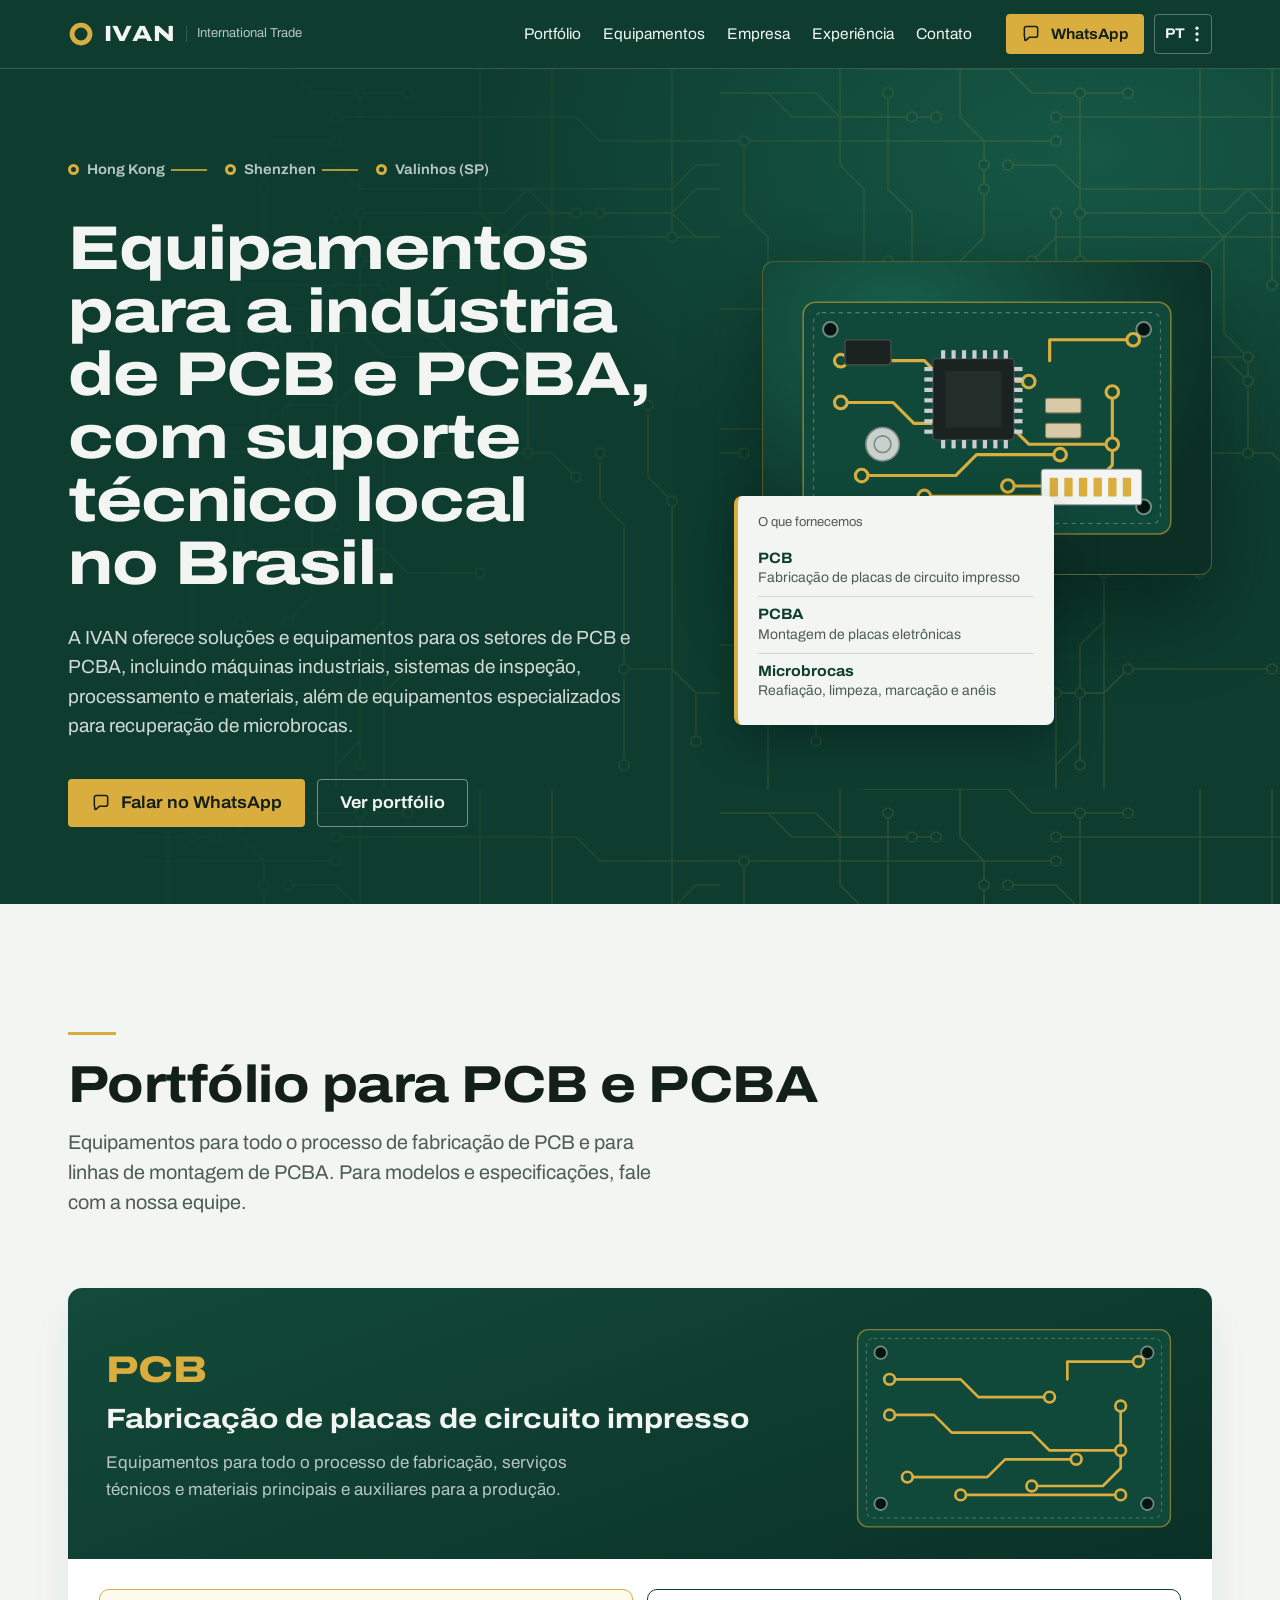
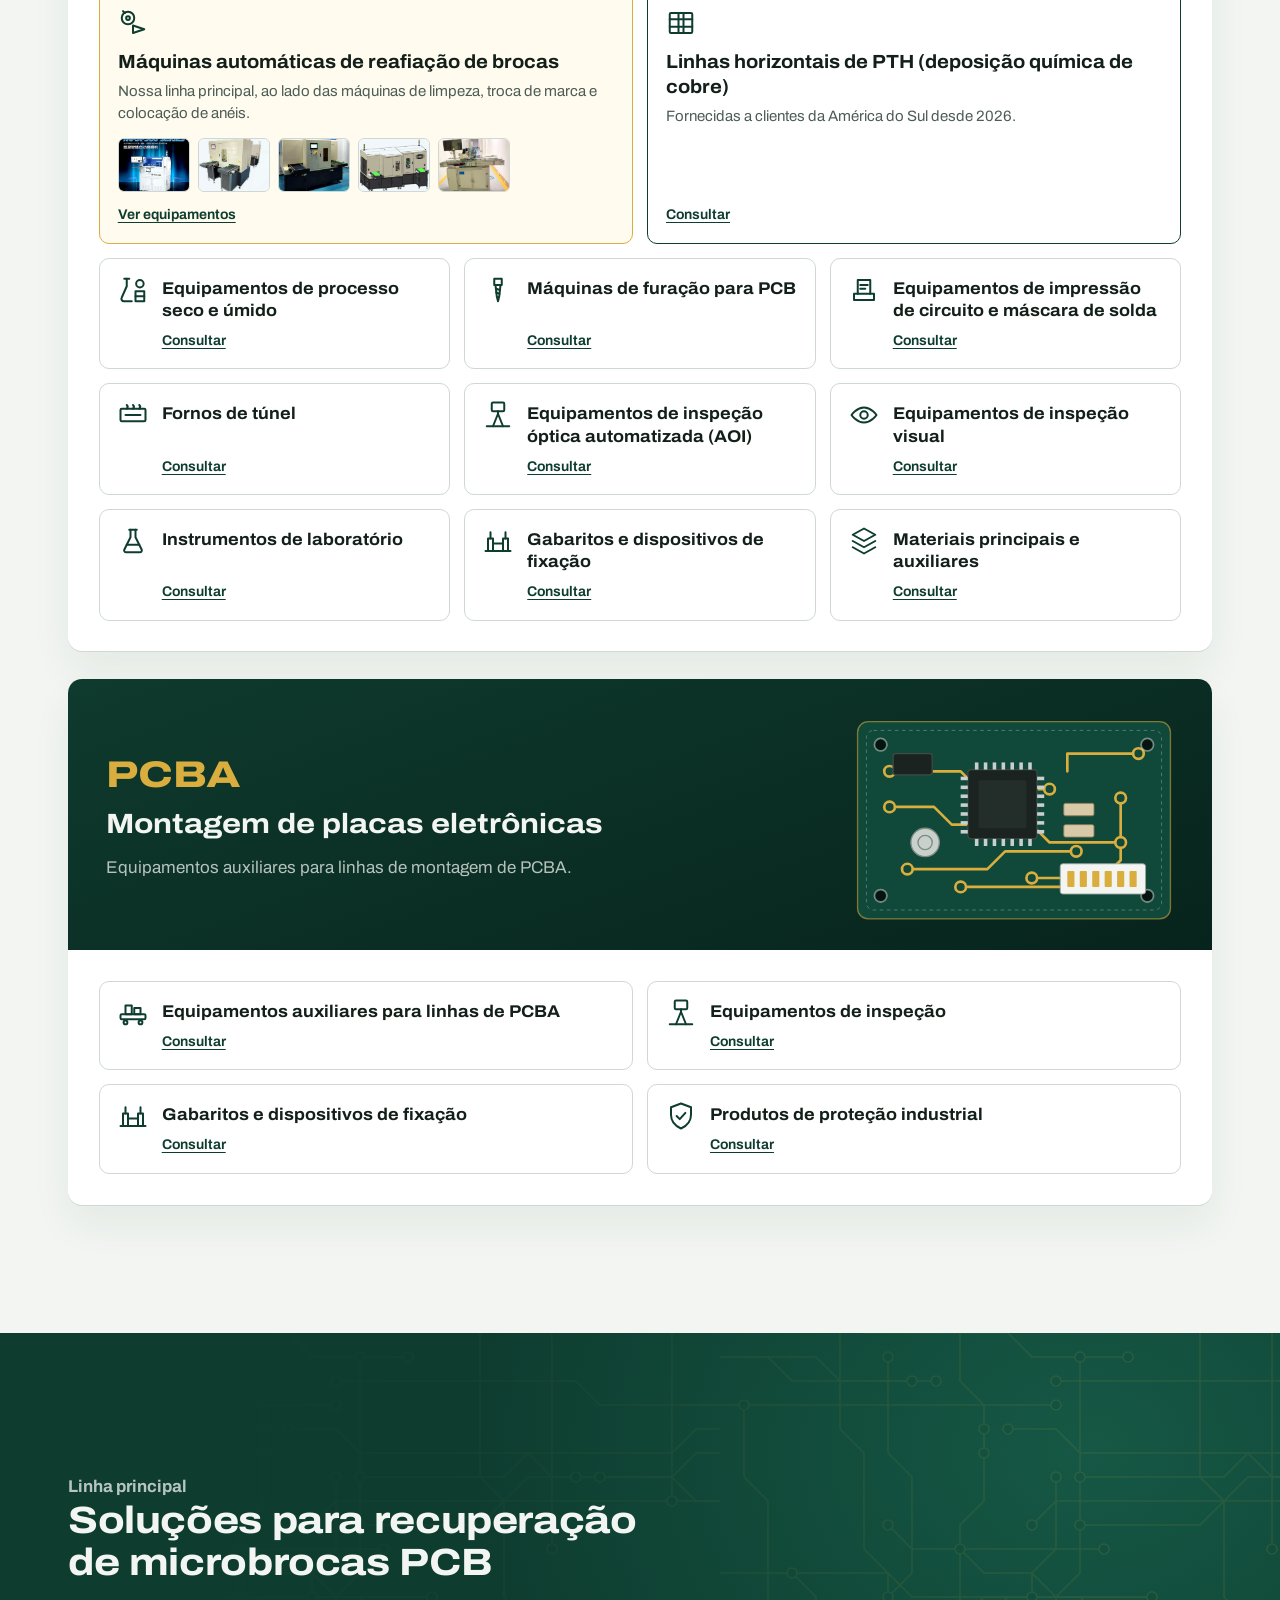
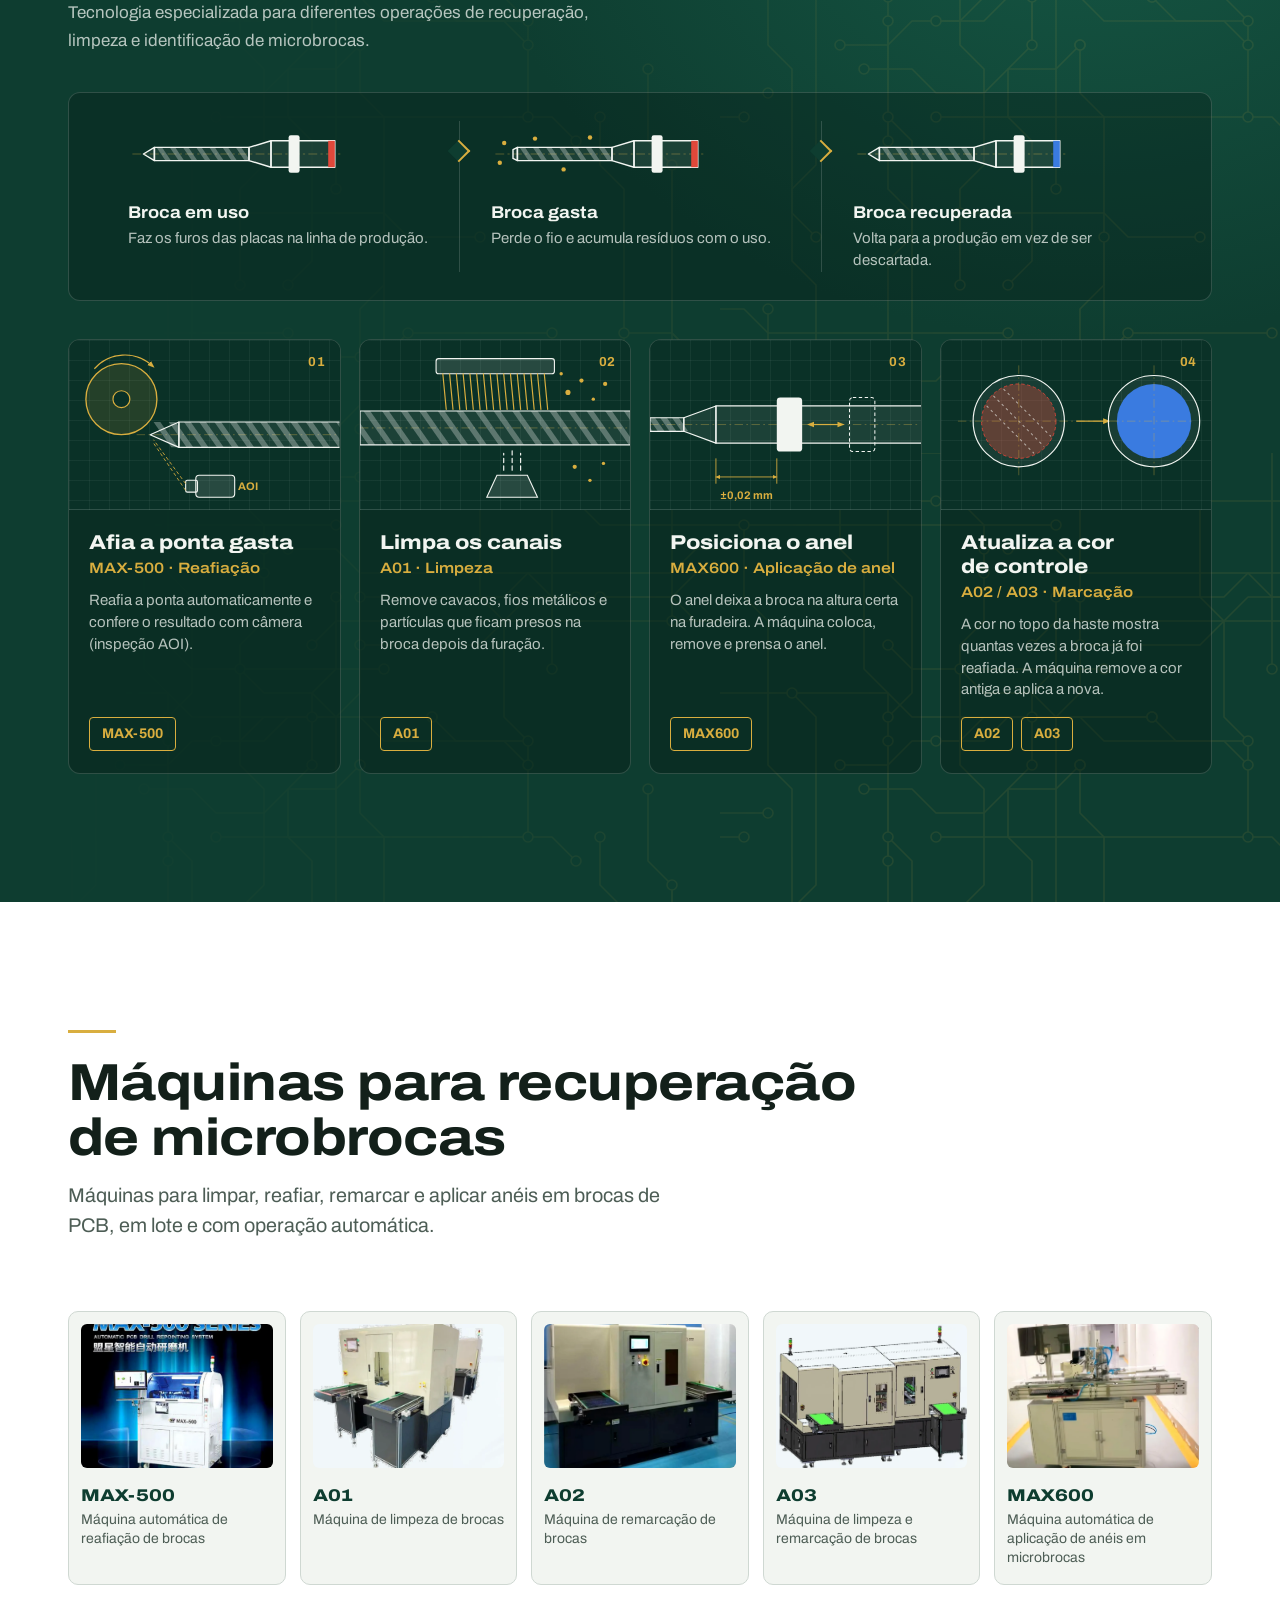
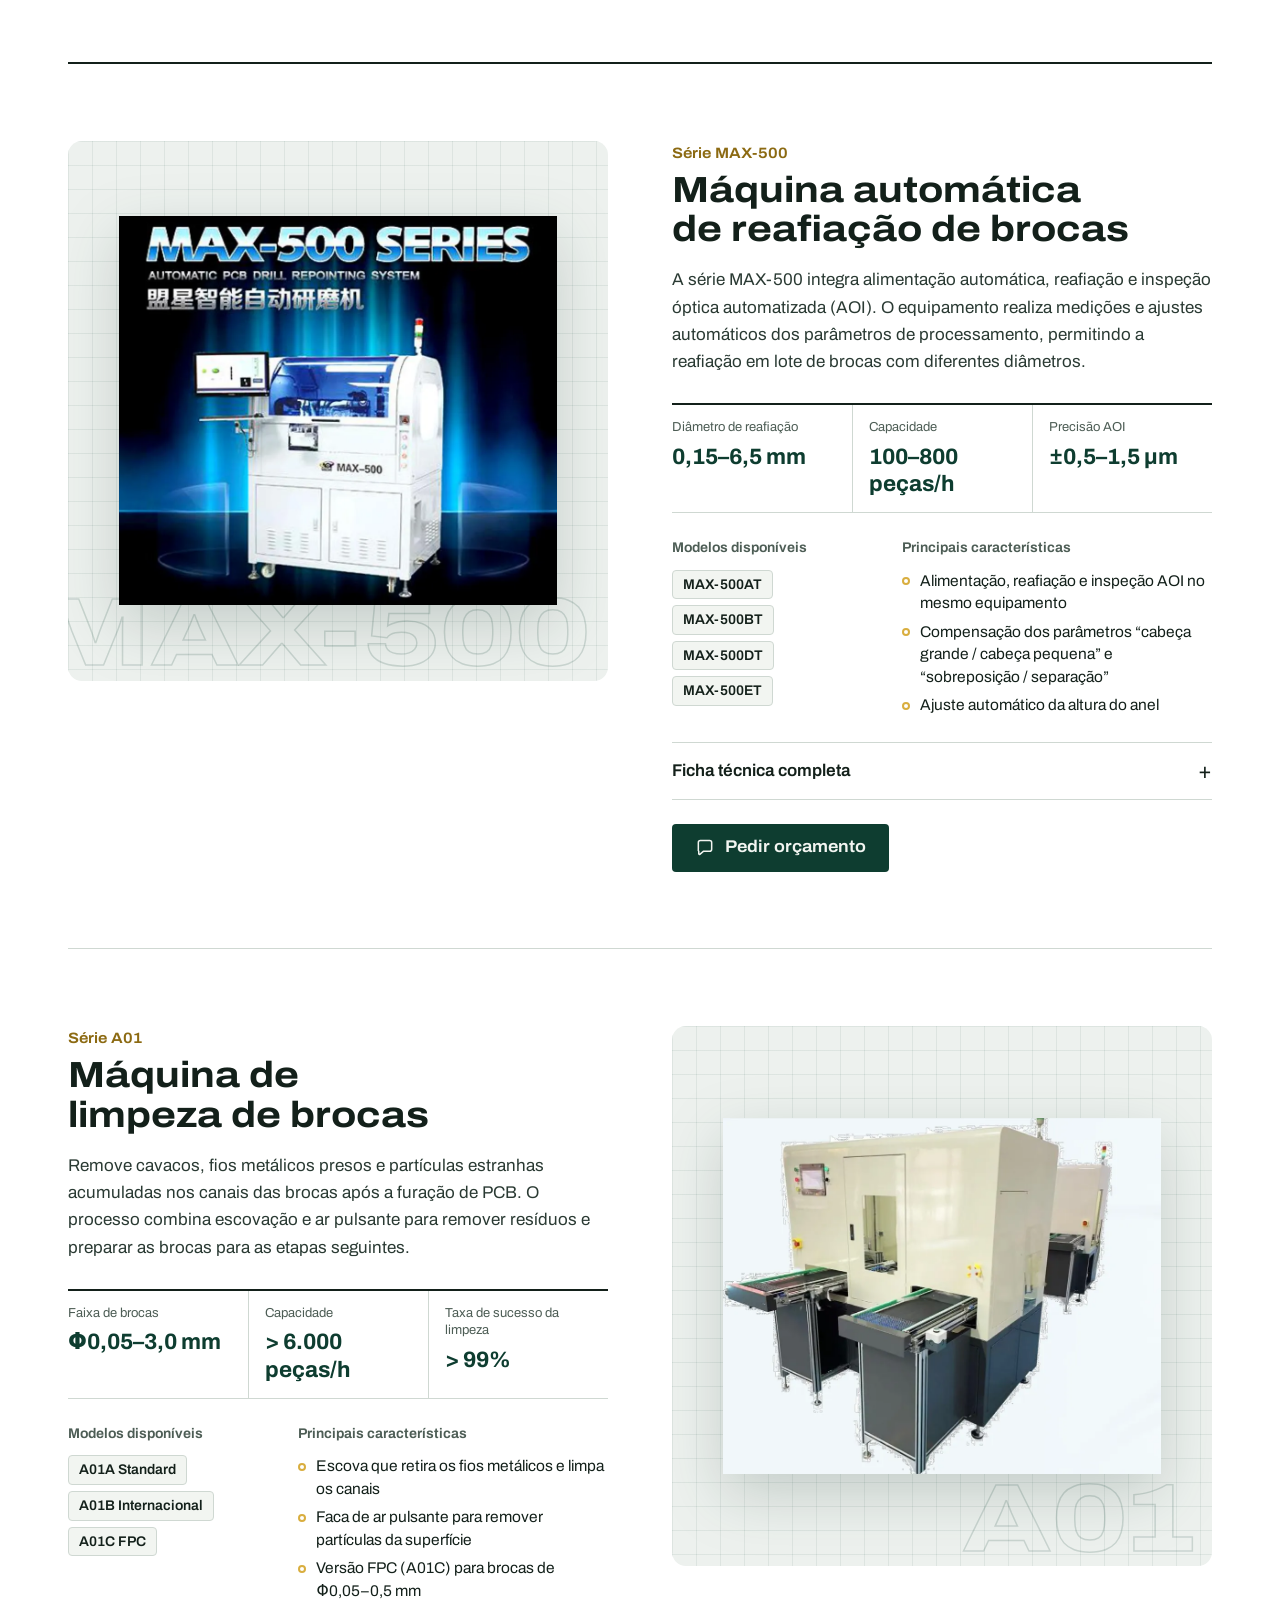
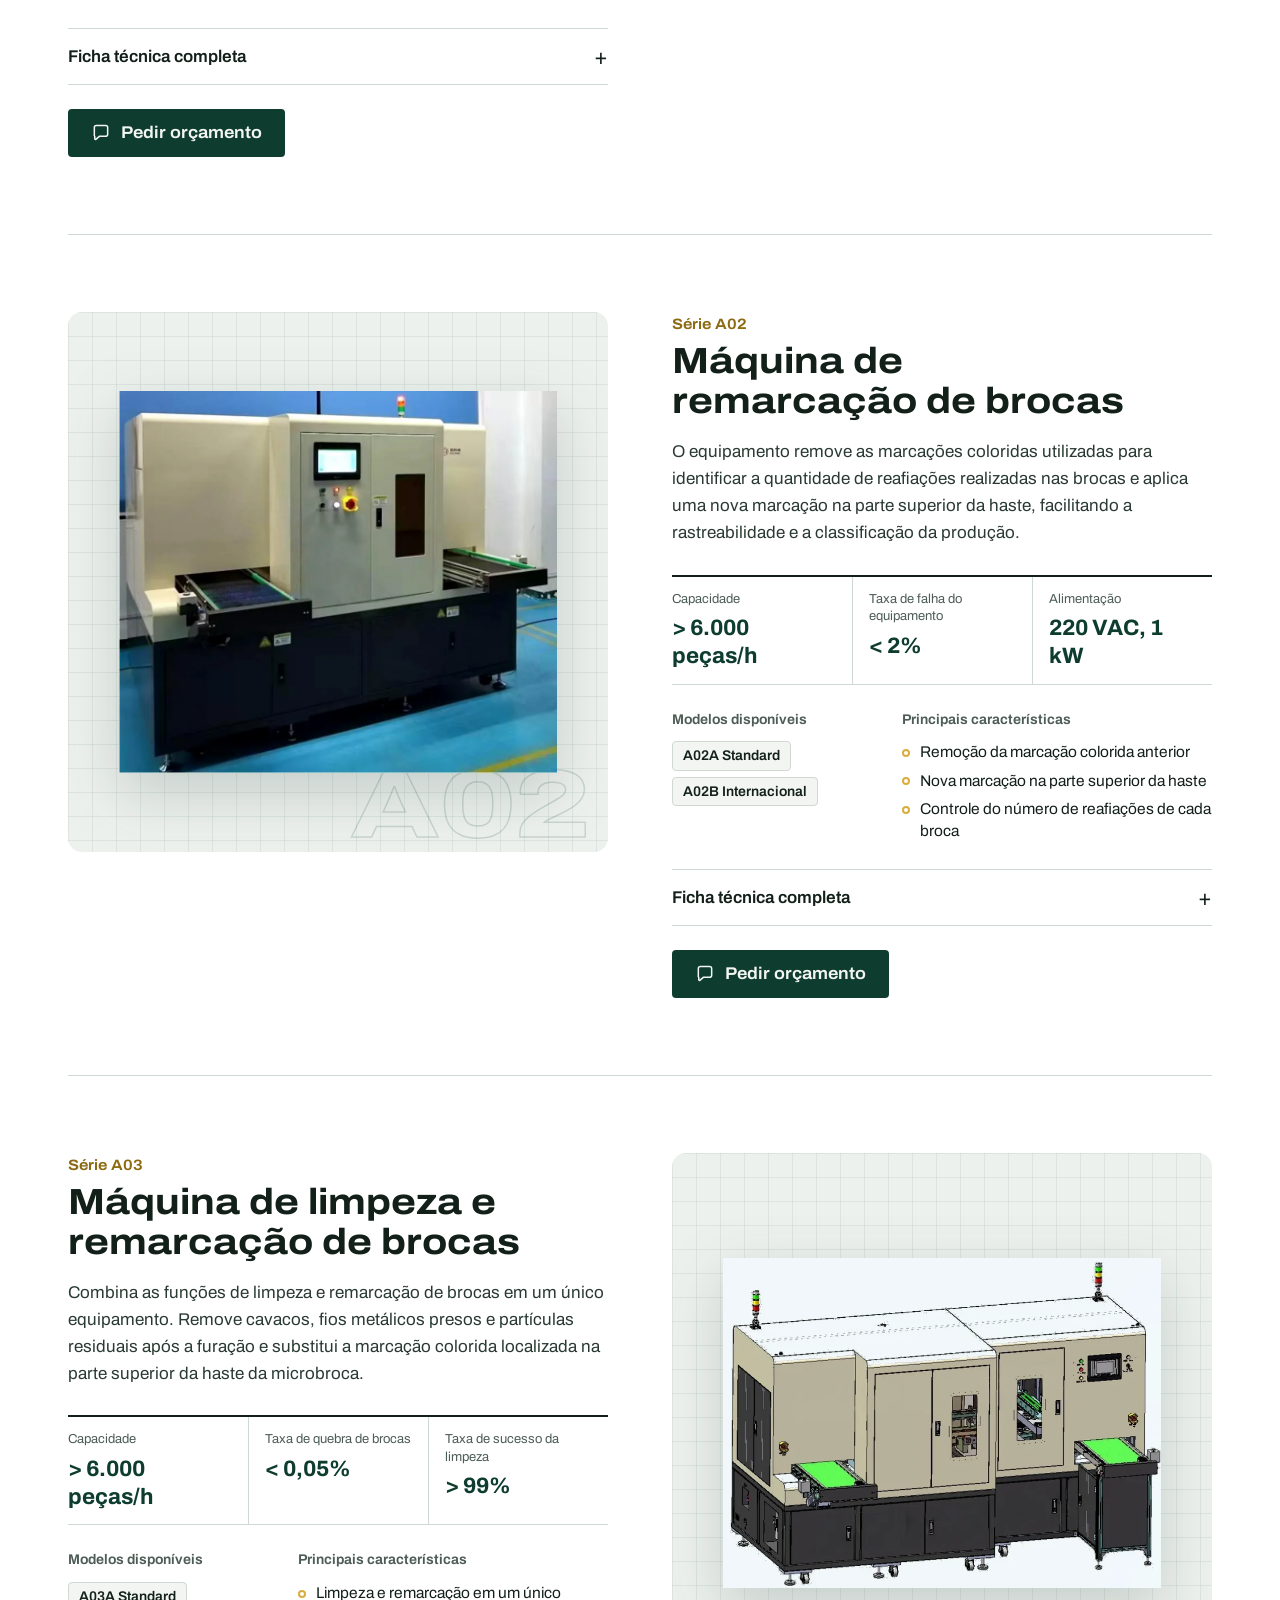
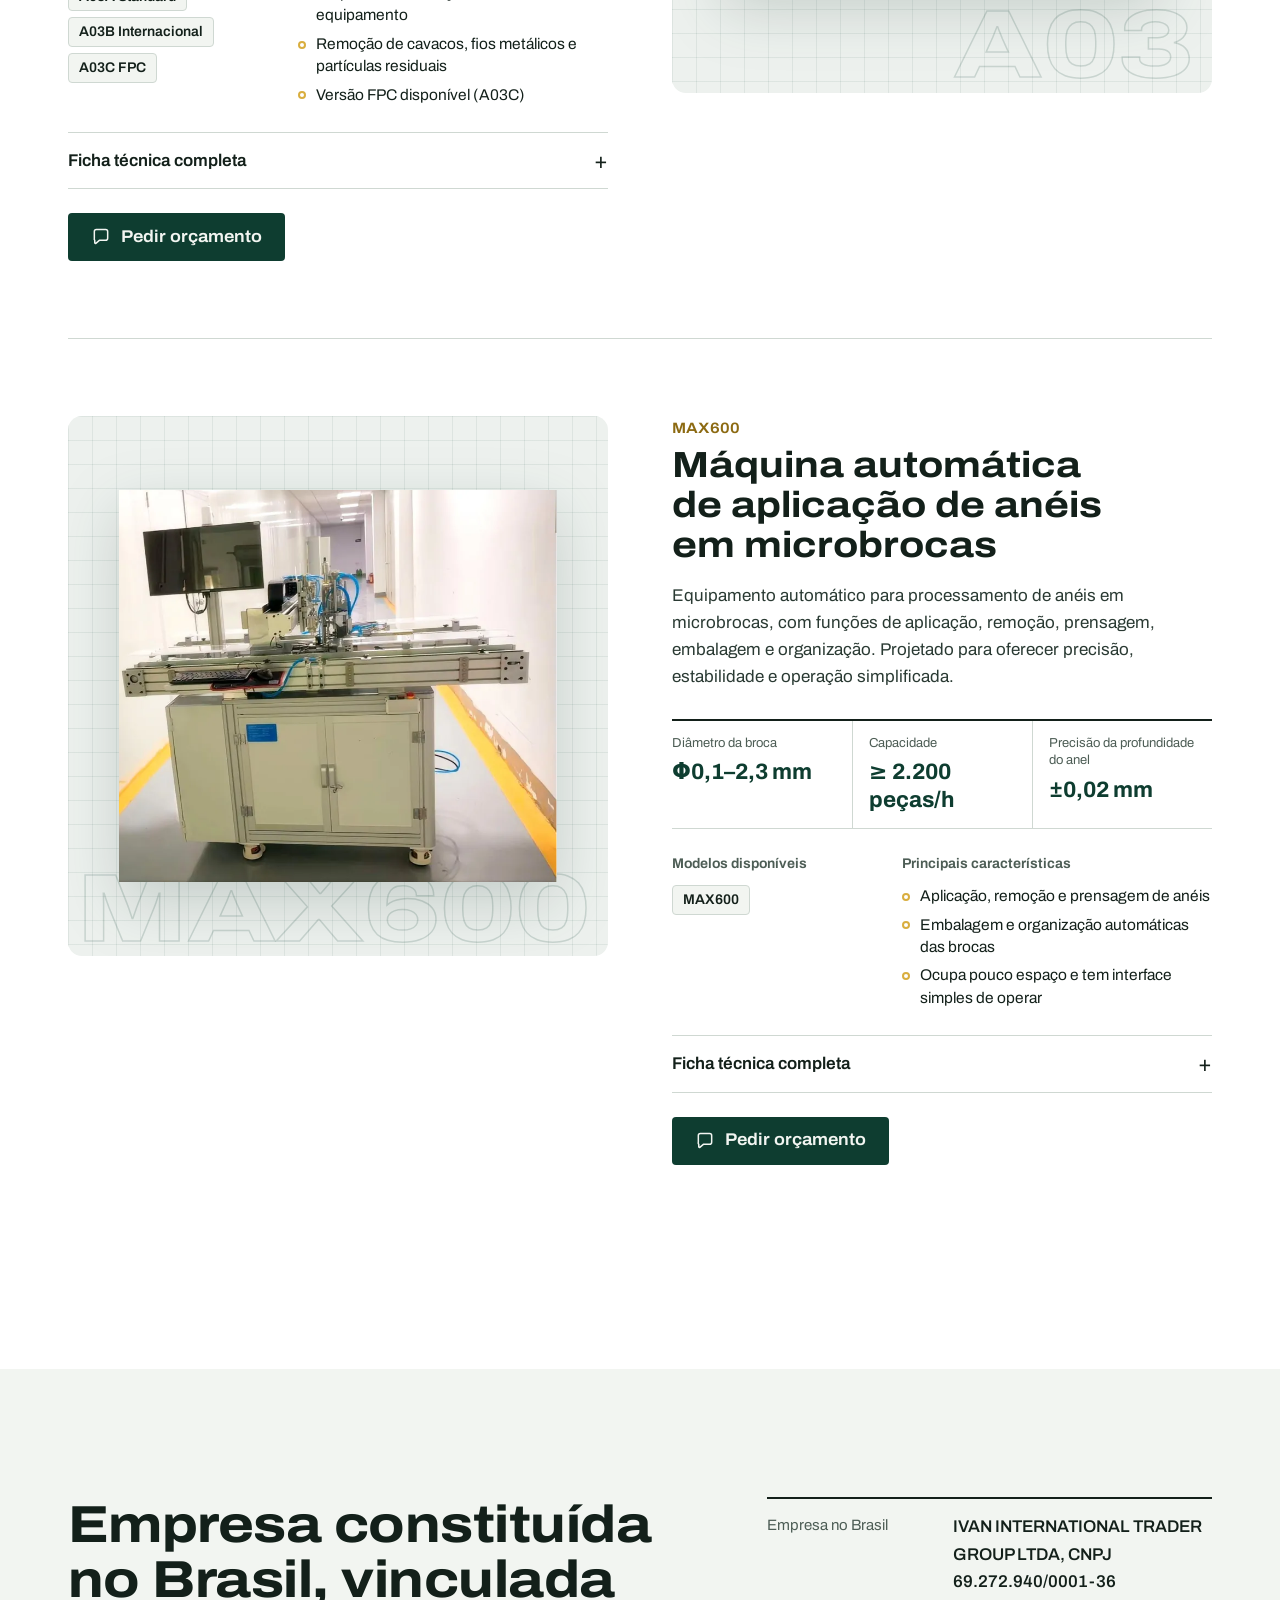
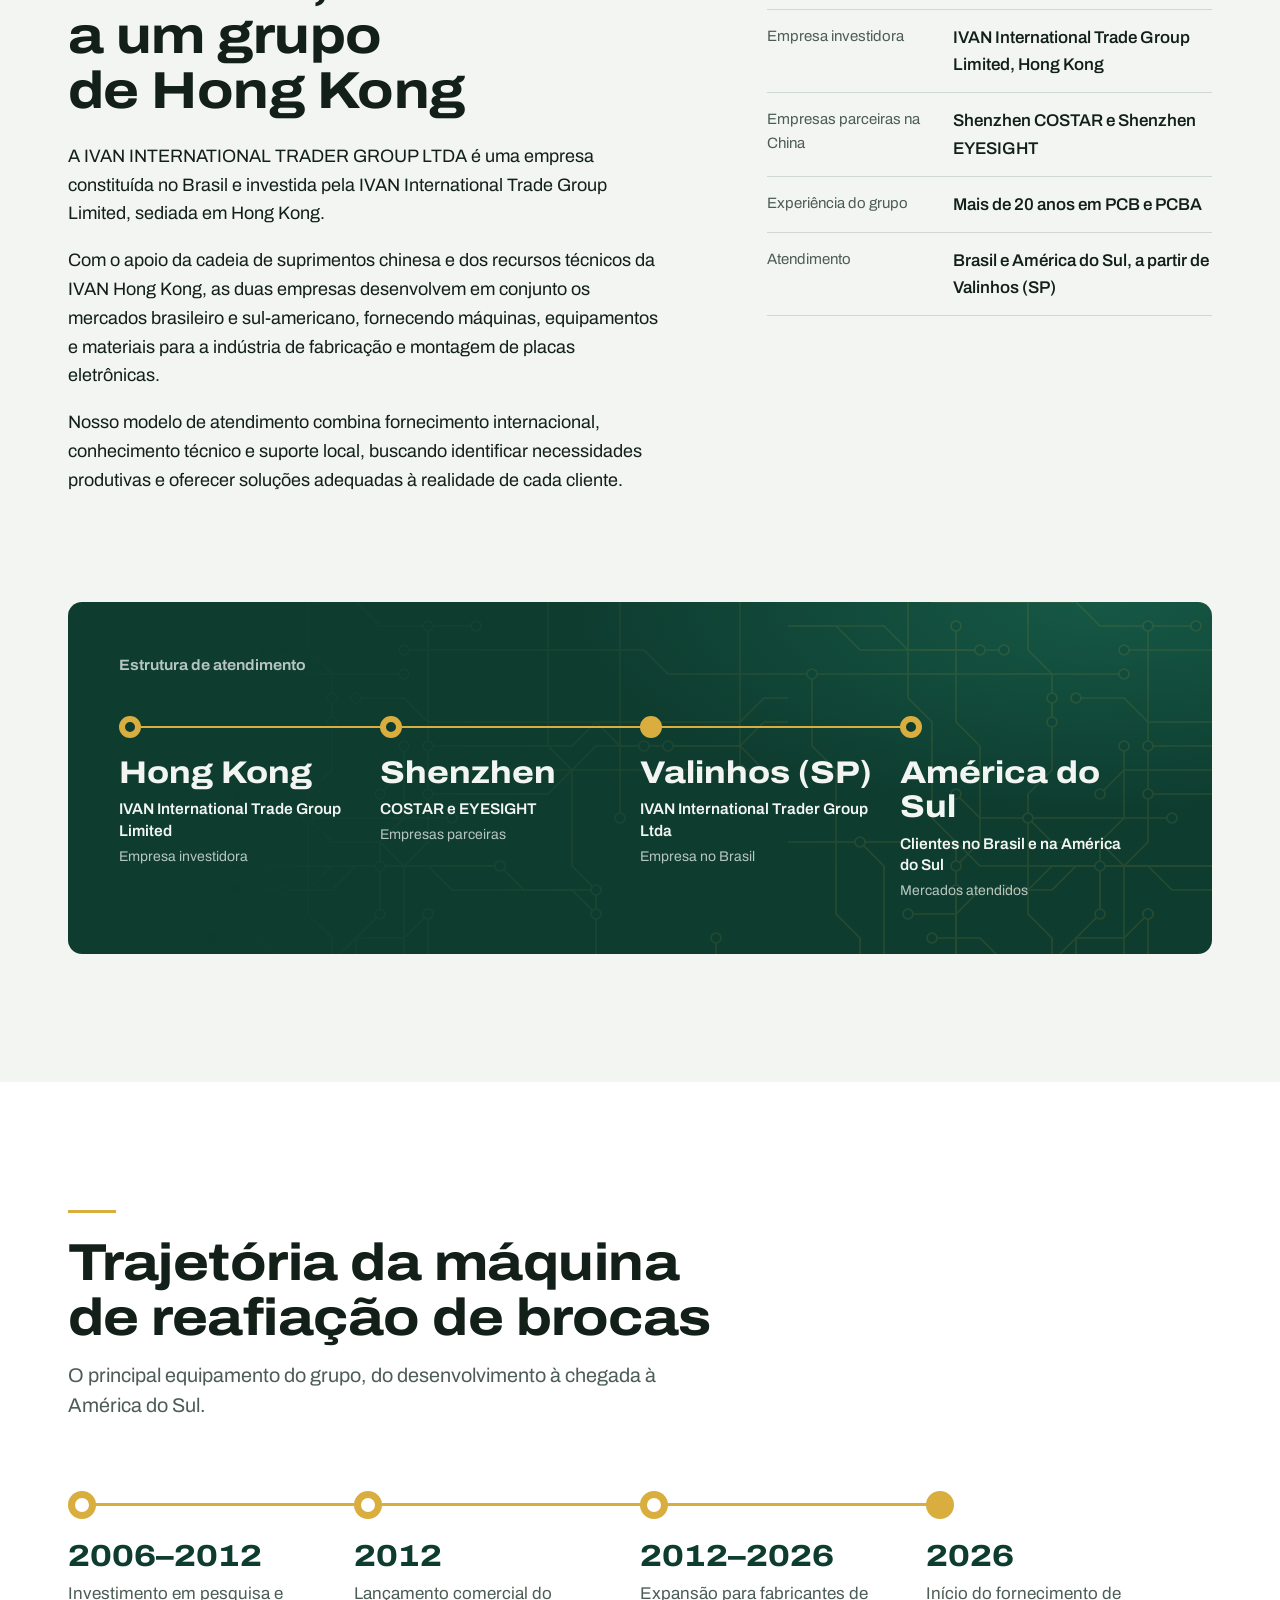
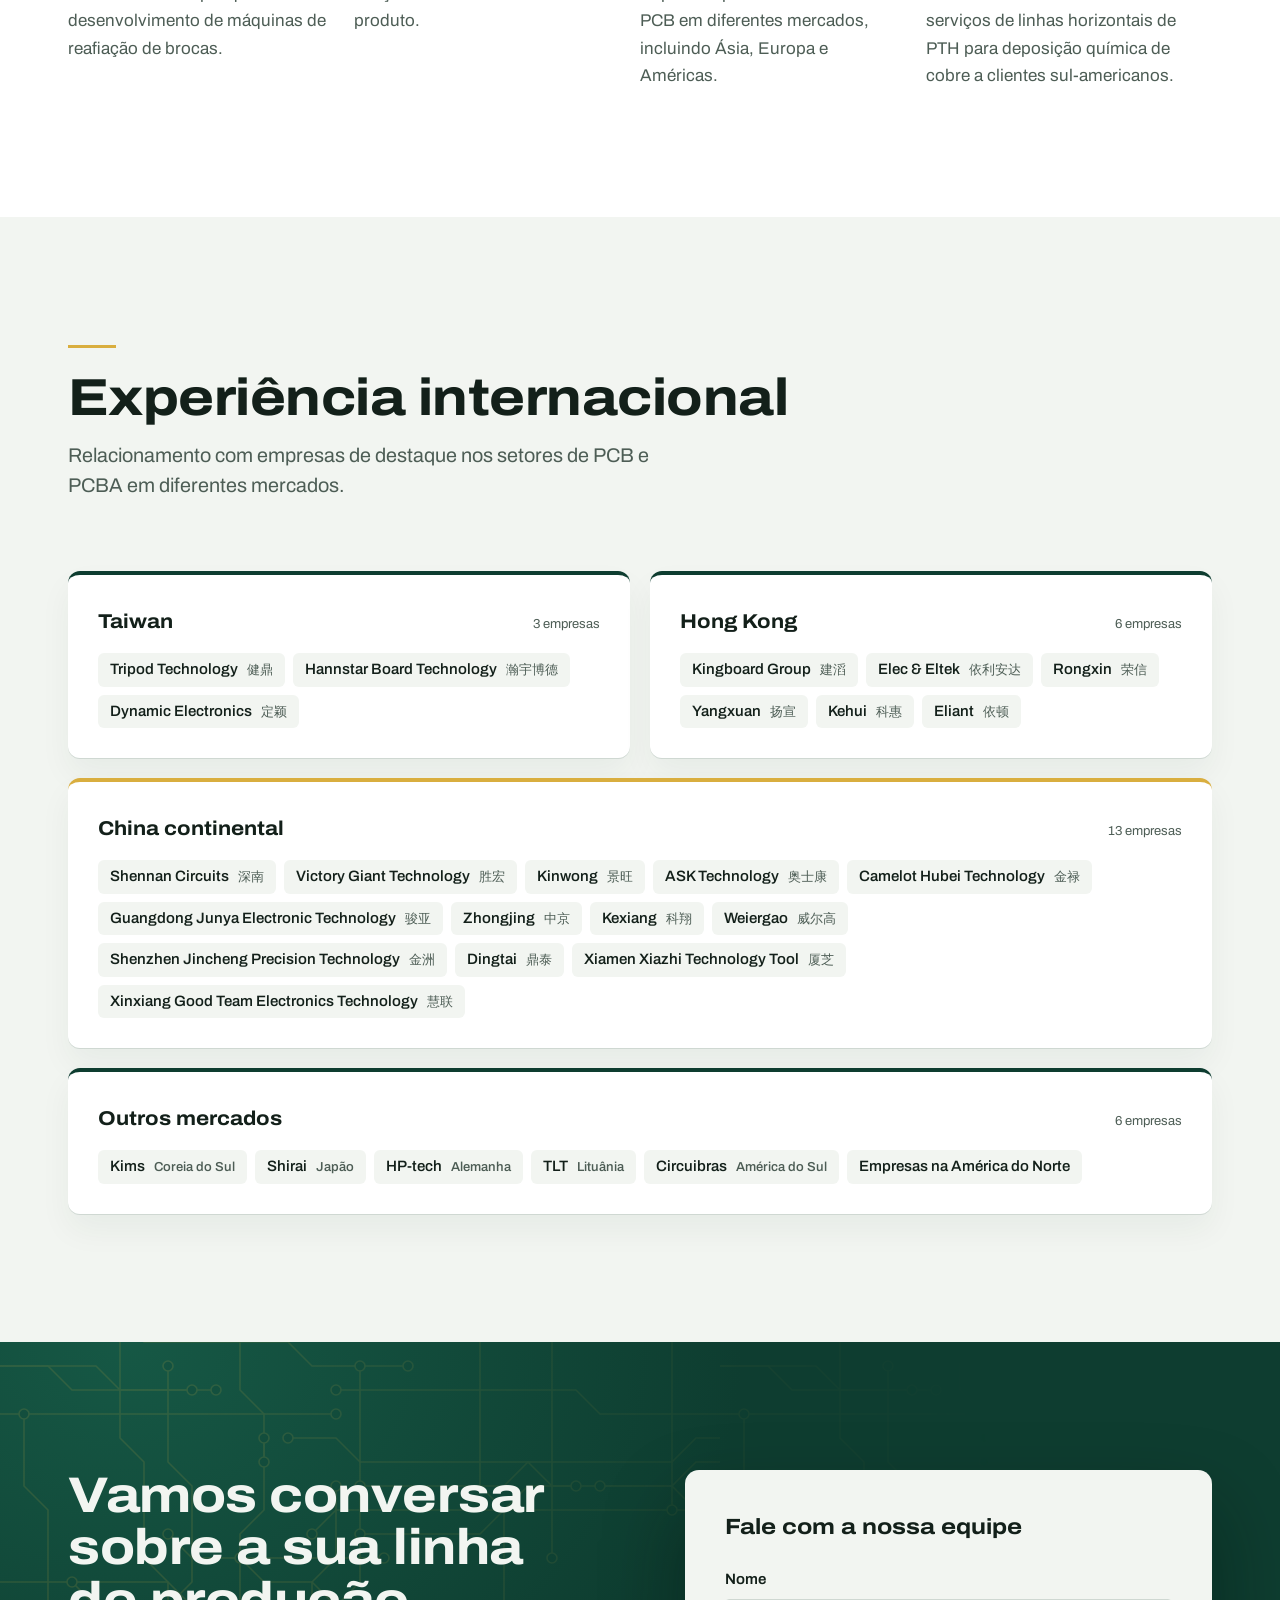
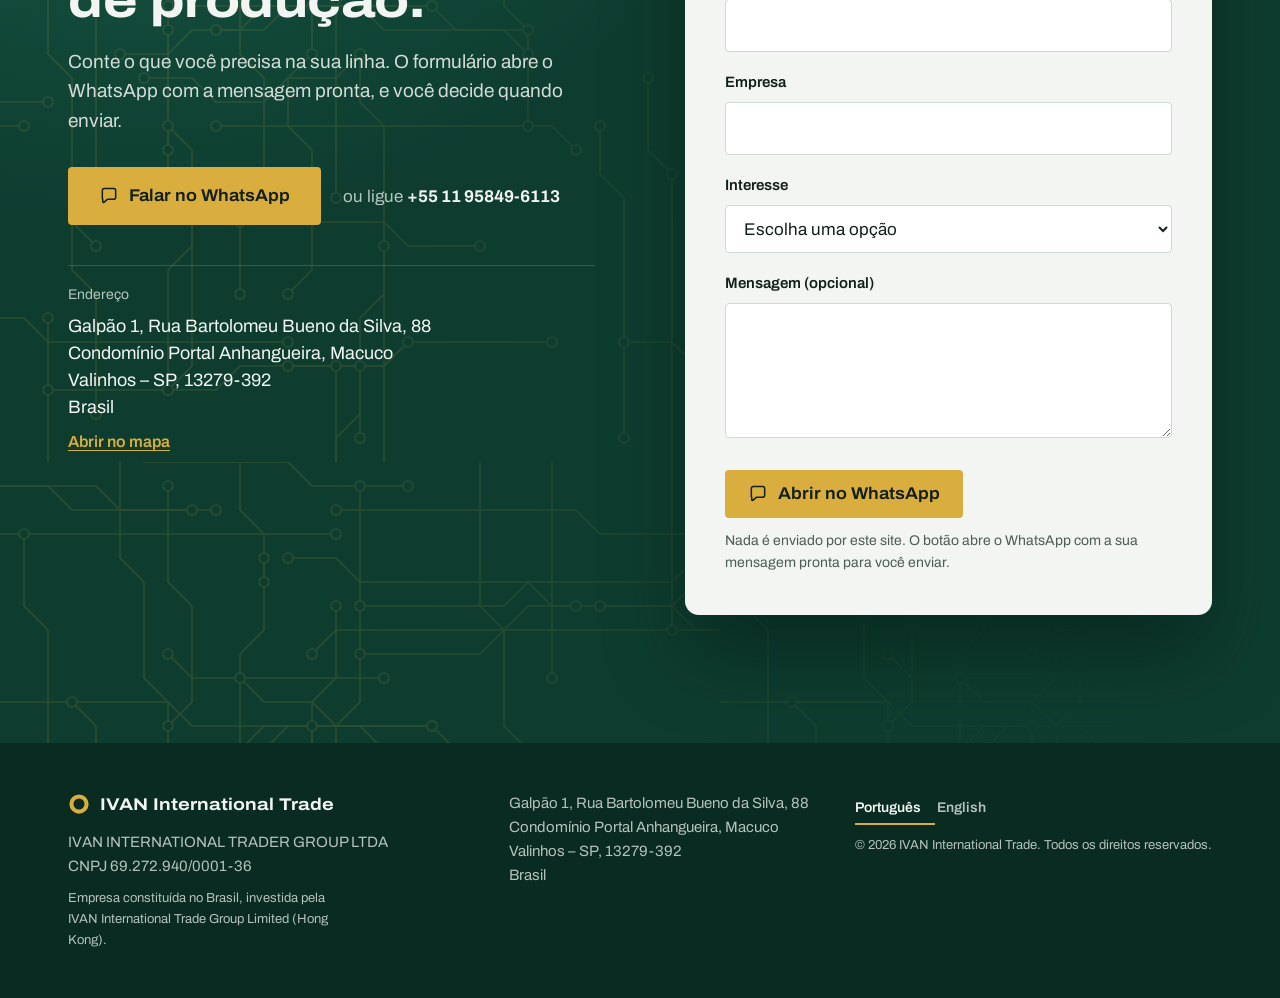
==== commit 314d8355: "Add files via upload" ====
--- a/docs/index.html
+++ b/docs/index.html
@@ -5,8 +5,9 @@
 <meta name="viewport" content="width=device-width, initial-scale=1">
 <title>IVAN International Trade | Equipamentos para PCB e PCBA no Brasil</title>
 <meta name="description" content="Empresa brasileira vinculada ao grupo IVAN, sediado em Hong Kong. Equipamentos para fabricação de PCB e montagem de PCBA, sistemas de inspeção, materiais e máquinas para recuperação de microbrocas, com atendimento local.">
-
-<link rel="alternate" hreflang="pt-BR" href="./"><link rel="alternate" hreflang="en" href="en/"><link rel="alternate" hreflang="zh-CN" href="zh/">
+<link rel="canonical" href="https://ivanpcb.com/">
+<meta property="og:url" content="https://ivanpcb.com/">
+<link rel="alternate" hreflang="pt-BR" href="https://ivanpcb.com/"><link rel="alternate" hreflang="en" href="https://ivanpcb.com/en/"><link rel="alternate" hreflang="x-default" href="https://ivanpcb.com/">
 <meta name="theme-color" content="#0E3D30">
 <link rel="icon" href="assets/favicon.svg" type="image/svg+xml">
 <link rel="apple-touch-icon" href="assets/apple-touch-icon.png">
@@ -14,14 +15,14 @@
 <meta property="og:site_name" content="IVAN International Trade">
 <meta property="og:title" content="IVAN International Trade | Equipamentos para PCB e PCBA no Brasil">
 <meta property="og:description" content="Empresa brasileira vinculada ao grupo IVAN, sediado em Hong Kong. Equipamentos para fabricação de PCB e montagem de PCBA, sistemas de inspeção, materiais e máquinas para recuperação de microbrocas, com atendimento local.">
-<meta property="og:image" content="assets/og.jpg">
+<meta property="og:image" content="https://ivanpcb.com/assets/og-pt.jpg">
 <meta property="og:image:width" content="1200">
 <meta property="og:image:height" content="630">
 <meta property="og:locale" content="pt_BR">
 <meta name="twitter:card" content="summary_large_image">
 <link rel="preload" href="assets/fonts/archivo-latin-wdth-normal.woff2" as="font" type="font/woff2" crossorigin>
 <link rel="stylesheet" href="assets/css/site.css">
-<script type="application/ld+json">{"@context": "https://schema.org", "@type": "Organization", "name": "IVAN INTERNATIONAL TRADER GROUP LTDA", "alternateName": "IVAN International Trade", "legalName": "IVAN INTERNATIONAL TRADER GROUP LTDA", "taxID": "69.272.940/0001-36", "description": "Empresa constituída no Brasil, investida pela IVAN International Trade Group Limited (Hong Kong).", "telephone": "+5511958496113", "address": {"@type": "PostalAddress", "streetAddress": "Rua Bartolomeu Bueno da Silva, 88, Galpão 1, Condomínio Portal Anhangueira", "addressLocality": "Valinhos", "addressRegion": "SP", "postalCode": "13279-392", "addressCountry": "BR"}, "areaServed": ["BR", "South America"]}</script>
+<script type="application/ld+json">{"@context": "https://schema.org", "@type": "Organization", "name": "IVAN INTERNATIONAL TRADER GROUP LTDA", "alternateName": "IVAN International Trade", "legalName": "IVAN INTERNATIONAL TRADER GROUP LTDA", "taxID": "69.272.940/0001-36", "description": "Empresa constituída no Brasil, investida pela IVAN International Trade Group Limited (Hong Kong).", "telephone": "+5511958496113", "address": {"@type": "PostalAddress", "streetAddress": "Rua Bartolomeu Bueno da Silva, 88, Galpão 1, Condomínio Portal Anhangueira", "addressLocality": "Valinhos", "addressRegion": "SP", "postalCode": "13279-392", "addressCountry": "BR"}, "areaServed": ["BR", "South America"], "url": "https://ivanpcb.com/", "logo": "https://ivanpcb.com/assets/apple-touch-icon.png"}</script>
 </head>
 <body>
 <a class="skip" href="#main">Pular para o conteúdo</a>
@@ -35,7 +36,7 @@
         <summary title="Idioma"><span class="lang-code" aria-hidden="true">PT</span><svg class="icon" viewBox="0 0 24 24" aria-hidden="true" focusable="false"><circle cx="12" cy="5" r="2" fill="currentColor"/><circle cx="12" cy="12" r="2" fill="currentColor"/><circle cx="12" cy="19" r="2" fill="currentColor"/></svg><span class="sr-only">Idioma: Português</span></summary>
         <div class="lang-panel">
           <p class="lang-panel-title">Idioma</p>
-          <ul><li><a class="lang-link" href="" hreflang="pt-BR" lang="pt-BR" aria-current="true"><span>Português</span><svg class="check" viewBox="0 0 24 24" aria-hidden="true" focusable="false"><path d="M5 12.5l4.5 4.5L19 7.5" fill="none" stroke="currentColor" stroke-width="2.2" stroke-linecap="round" stroke-linejoin="round"/></svg></a></li><li><a class="lang-link" href="en/" hreflang="en" lang="en"><span>English</span></a></li><li><a class="lang-link" href="zh/" hreflang="zh-CN" lang="zh-CN"><span>中文</span></a></li></ul>
+          <ul><li><a class="lang-link" href="" hreflang="pt-BR" lang="pt-BR" aria-current="true"><span>Português</span><svg class="check" viewBox="0 0 24 24" aria-hidden="true" focusable="false"><path d="M5 12.5l4.5 4.5L19 7.5" fill="none" stroke="currentColor" stroke-width="2.2" stroke-linecap="round" stroke-linejoin="round"/></svg></a></li><li><a class="lang-link" href="en/" hreflang="en" lang="en"><span>English</span></a></li></ul>
         </div>
       </details>
     </div>
@@ -44,7 +45,7 @@
       <div class="mobile-panel">
         <ul class="mobile-nav"><li><a href="#segments">Portfólio</a></li><li><a href="#equipment">Equipamentos</a></li><li><a href="#company">Empresa</a></li><li><a href="#customers">Experiência</a></li><li><a href="#contact">Contato</a></li></ul>
         <p class="mobile-lang-title">Idioma</p>
-        <ul class="langs" aria-label="Idioma"><li><a class="lang-link" href="" hreflang="pt-BR" lang="pt-BR" title="Português" aria-current="true">Português</a></li><li><a class="lang-link" href="en/" hreflang="en" lang="en" title="English">English</a></li><li><a class="lang-link" href="zh/" hreflang="zh-CN" lang="zh-CN" title="中文">中文</a></li></ul>
+        <ul class="langs" aria-label="Idioma"><li><a class="lang-link" href="" hreflang="pt-BR" lang="pt-BR" title="Português" aria-current="true">Português</a></li><li><a class="lang-link" href="en/" hreflang="en" lang="en" title="English">English</a></li></ul>
       </div>
     </details>
   </div>
@@ -348,7 +349,7 @@
     </div>
     <p>Galpão 1, Rua Bartolomeu Bueno da Silva, 88<br>Condomínio Portal Anhangueira, Macuco<br>Valinhos – SP, 13279-392<br>Brasil</p>
     <div>
-      <ul class="langs" aria-label="Idioma"><li><a class="lang-link" href="" hreflang="pt-BR" lang="pt-BR" title="Português" aria-current="true">Português</a></li><li><a class="lang-link" href="en/" hreflang="en" lang="en" title="English">English</a></li><li><a class="lang-link" href="zh/" hreflang="zh-CN" lang="zh-CN" title="中文">中文</a></li></ul>
+      <ul class="langs" aria-label="Idioma"><li><a class="lang-link" href="" hreflang="pt-BR" lang="pt-BR" title="Português" aria-current="true">Português</a></li><li><a class="lang-link" href="en/" hreflang="en" lang="en" title="English">English</a></li></ul>
       <p class="small">© 2026 IVAN International Trade. Todos os direitos reservados.</p>
     </div>
   </div>
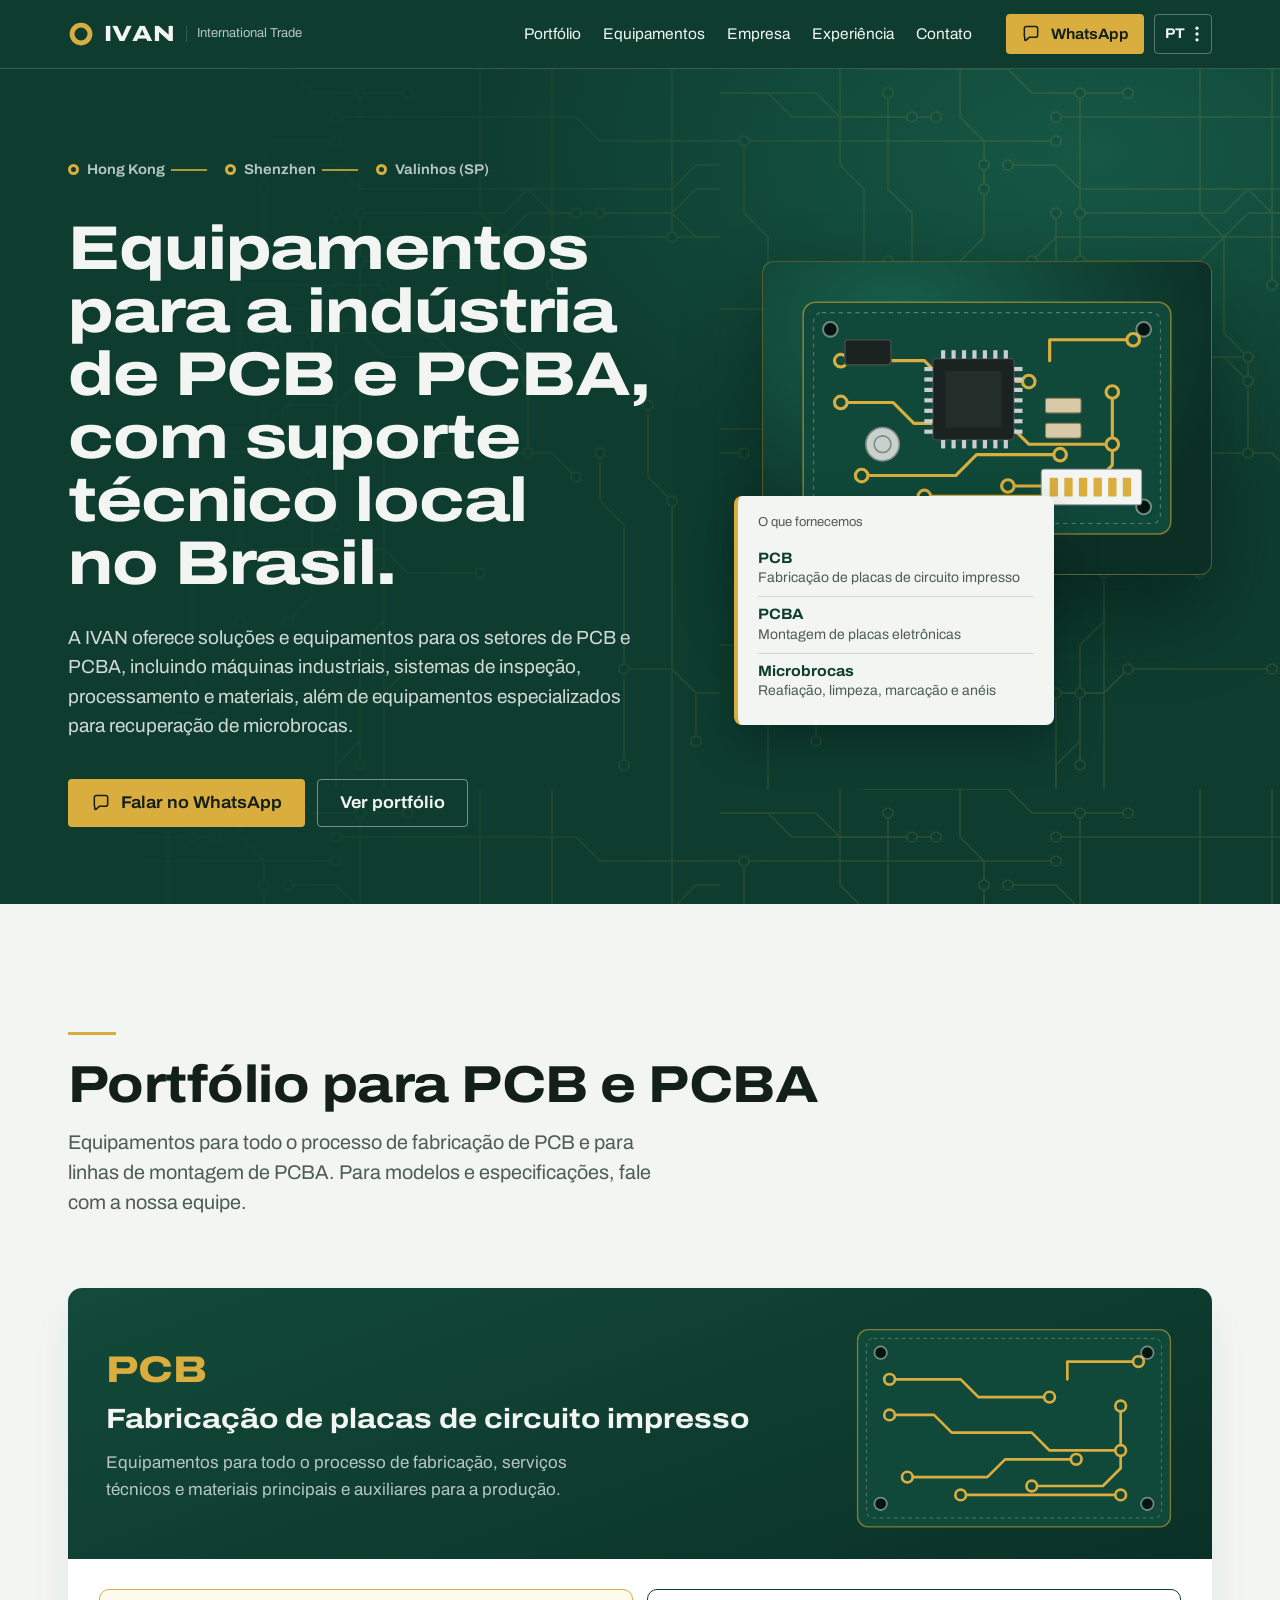
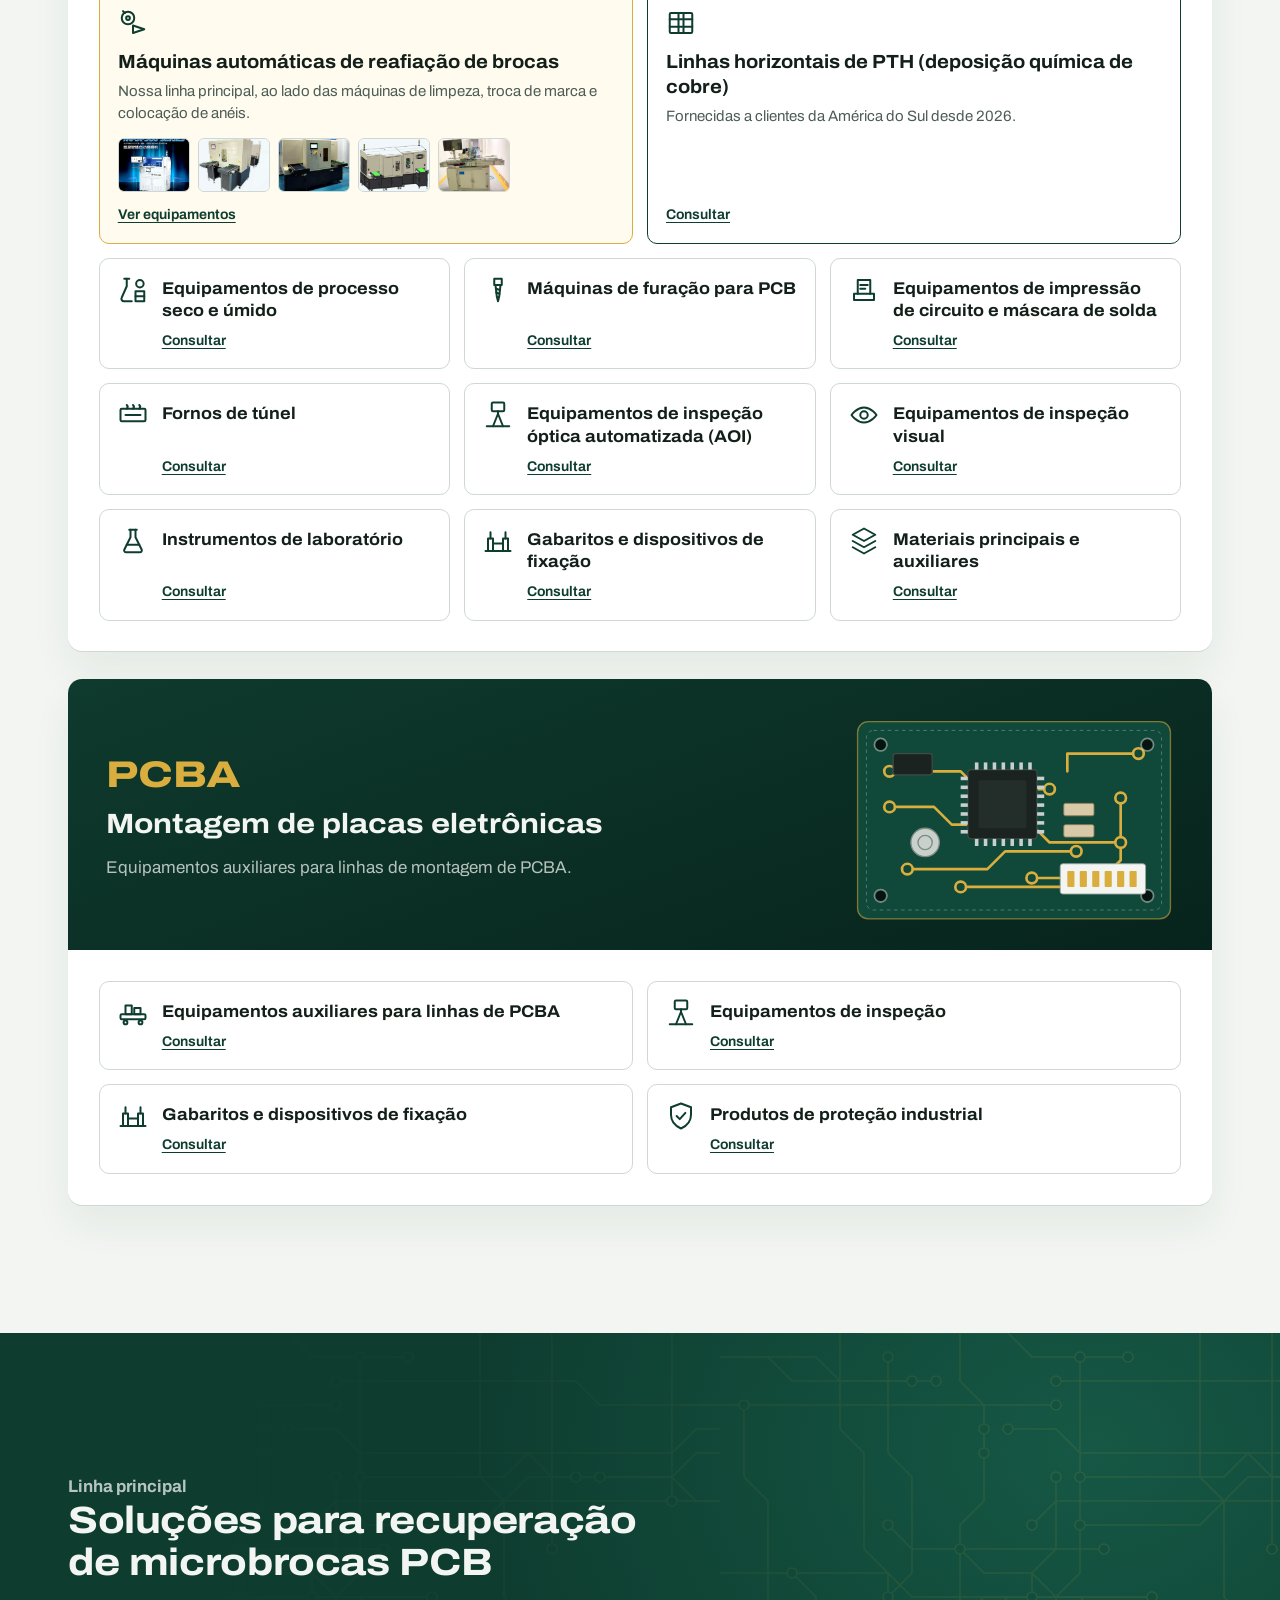
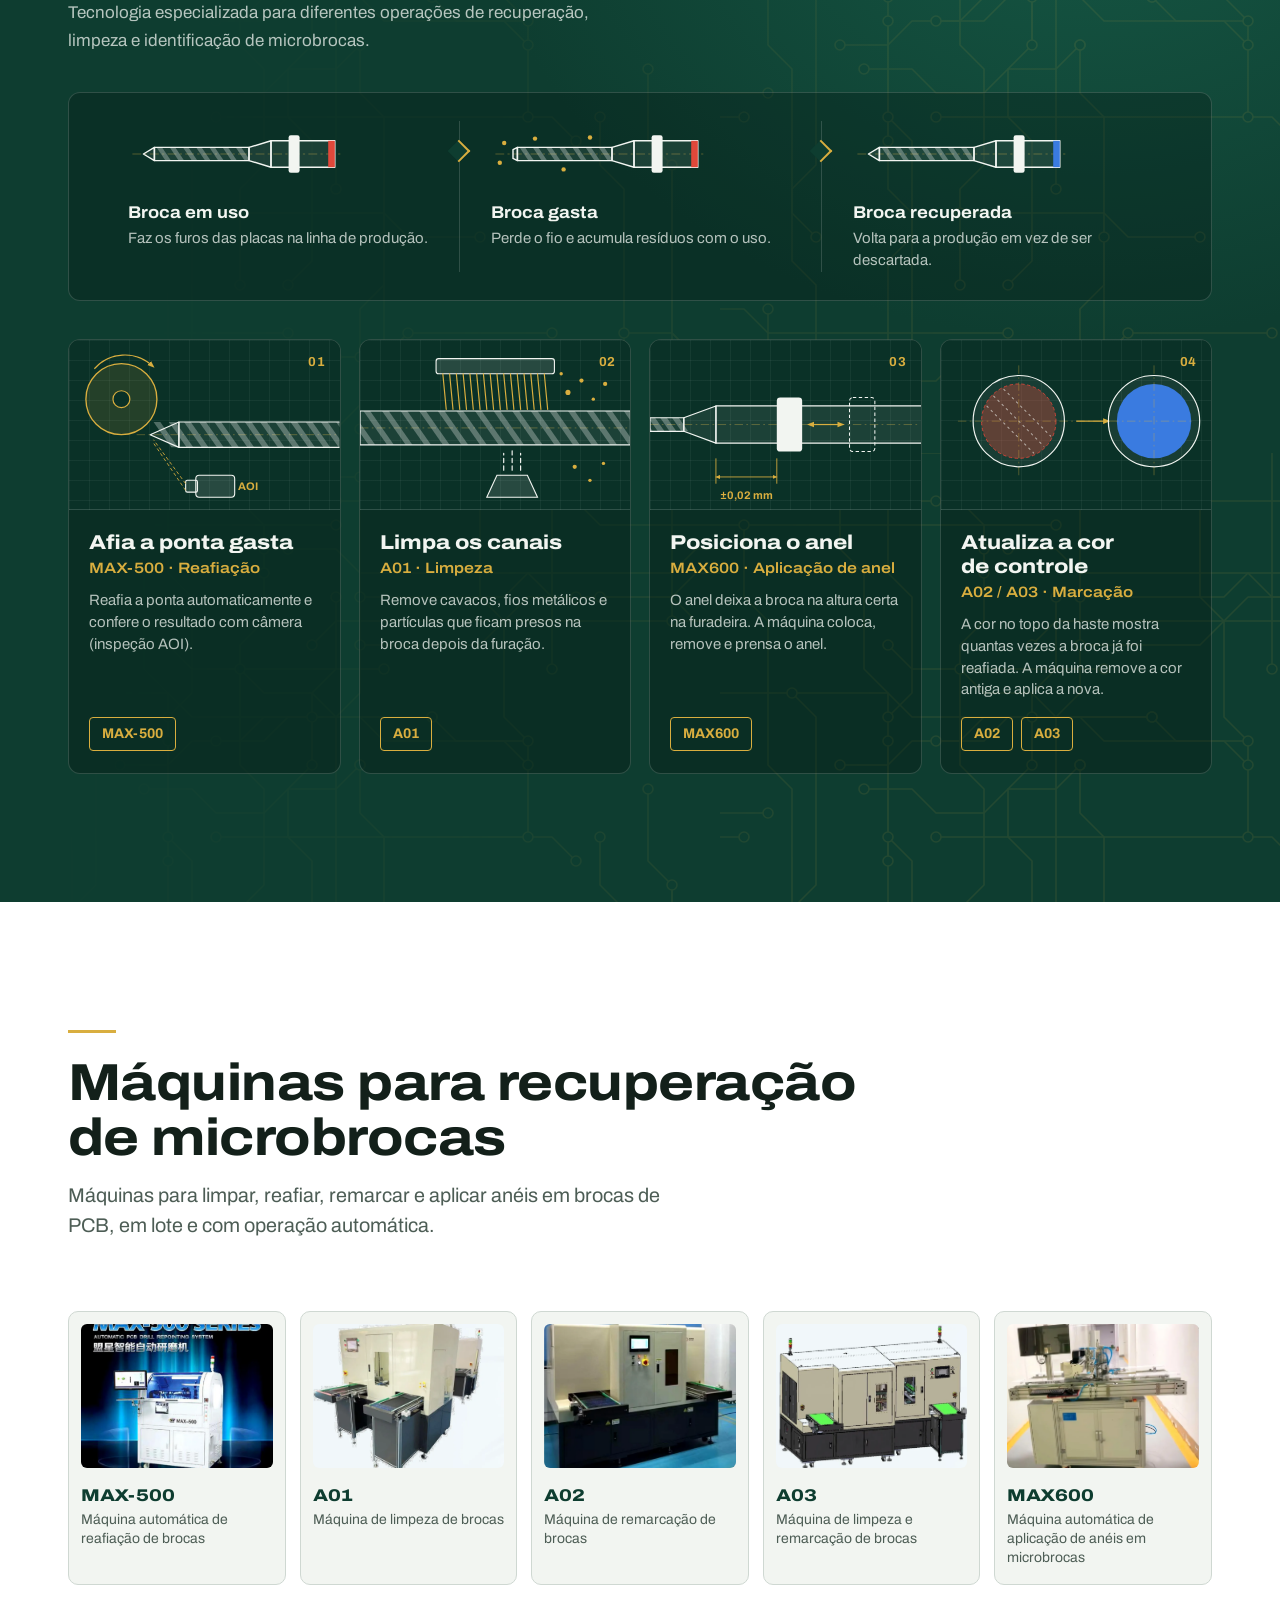
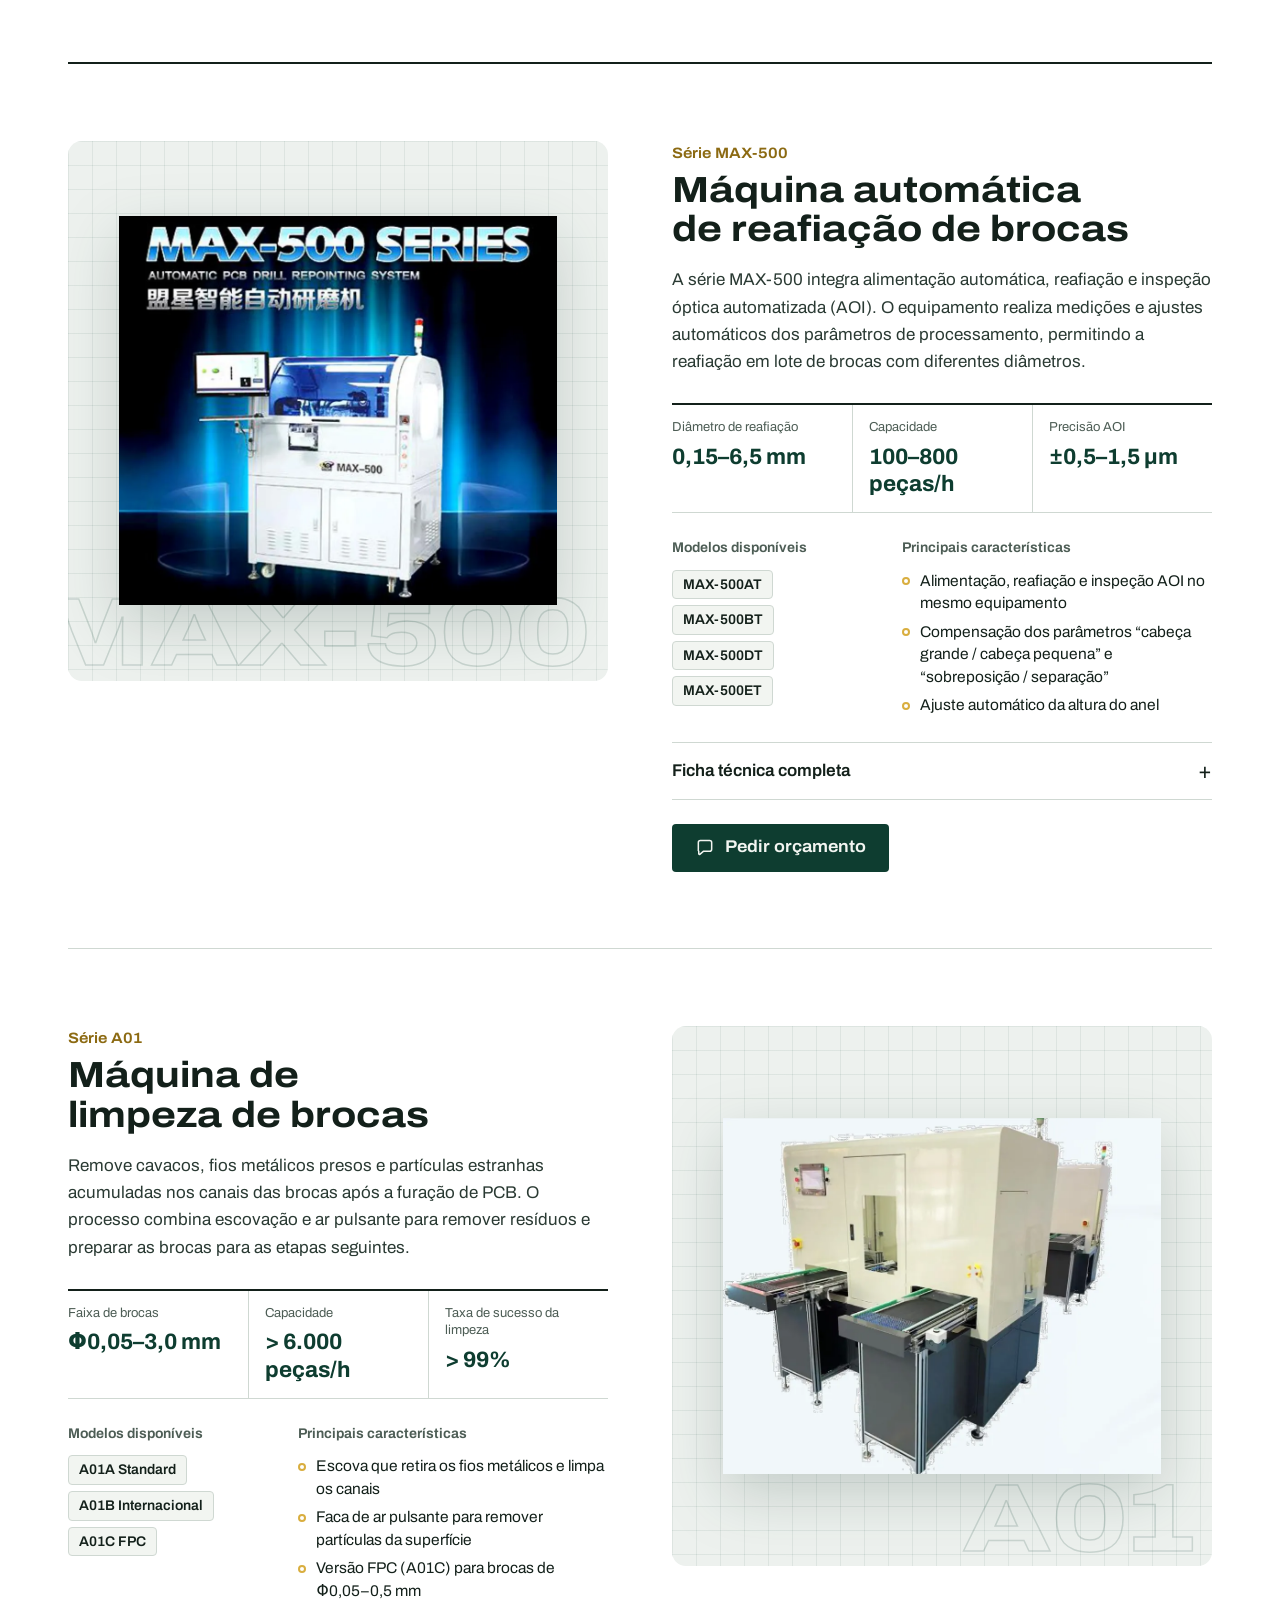
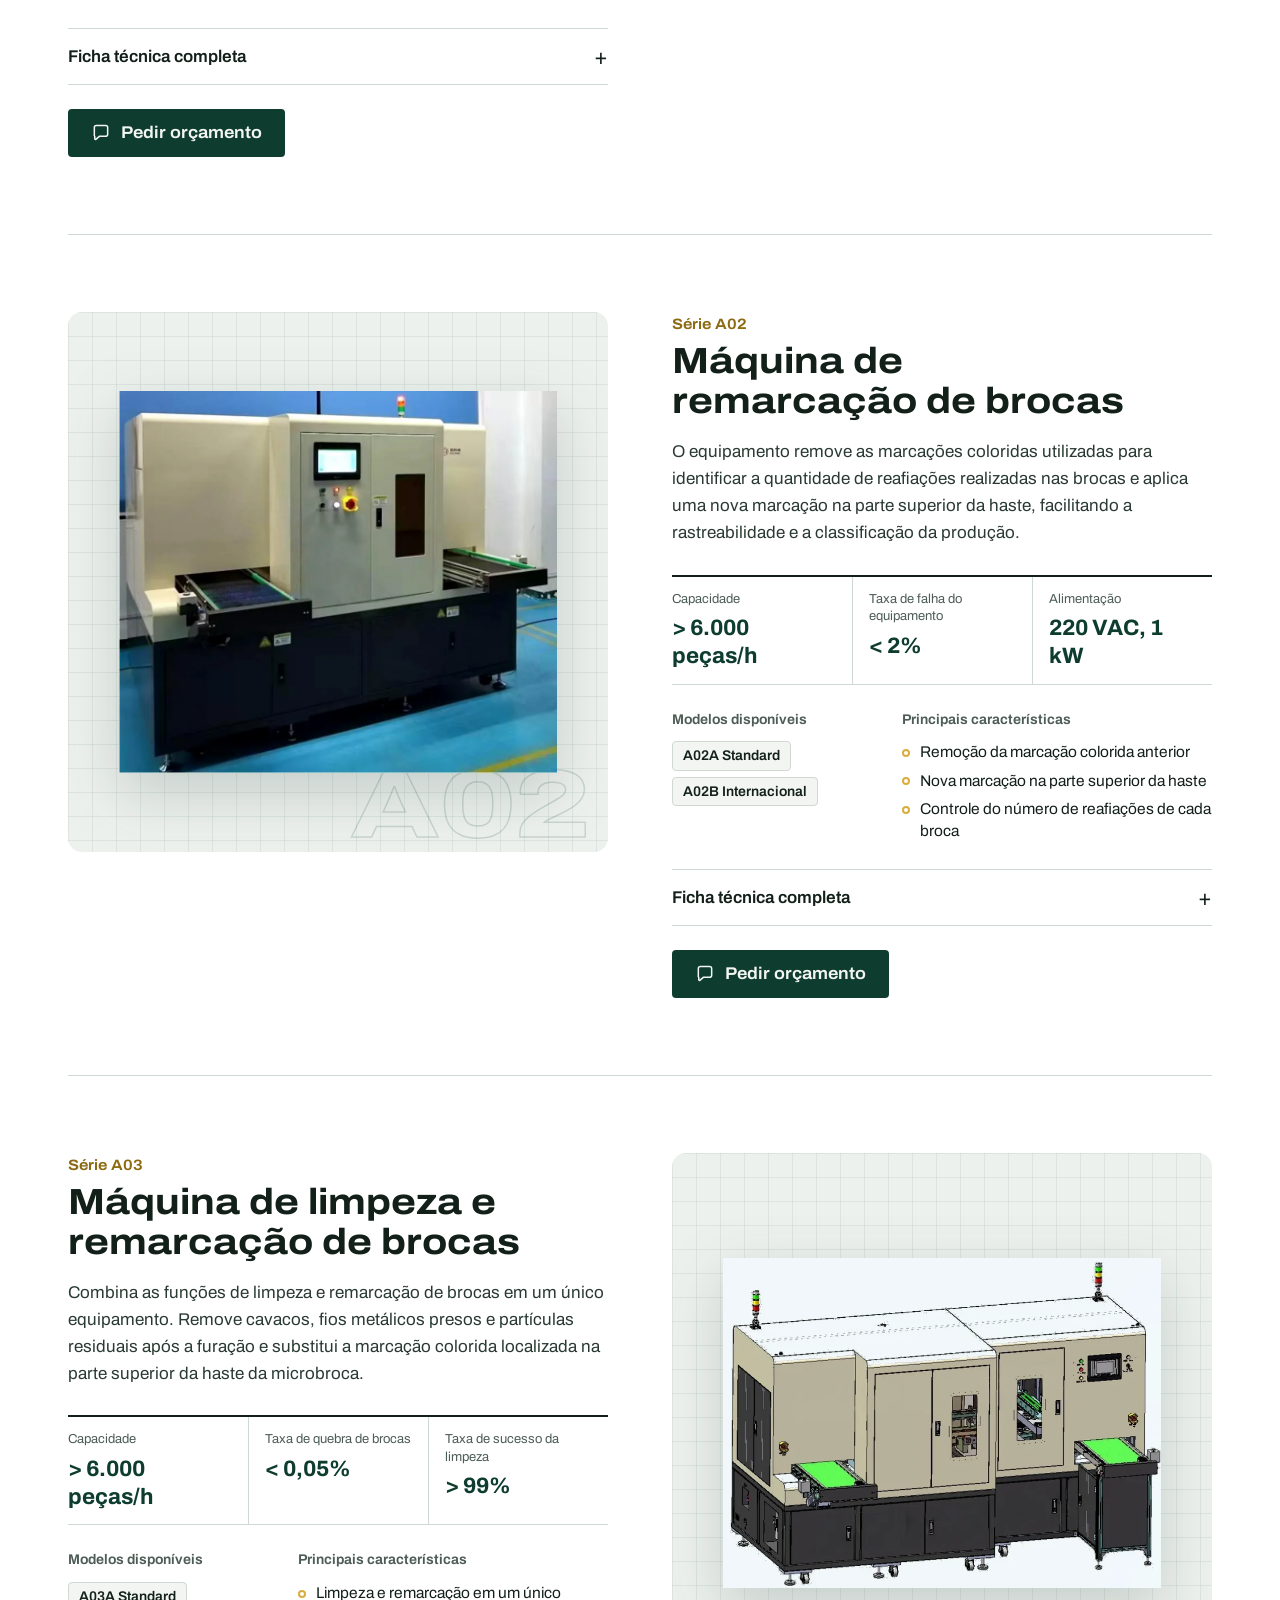
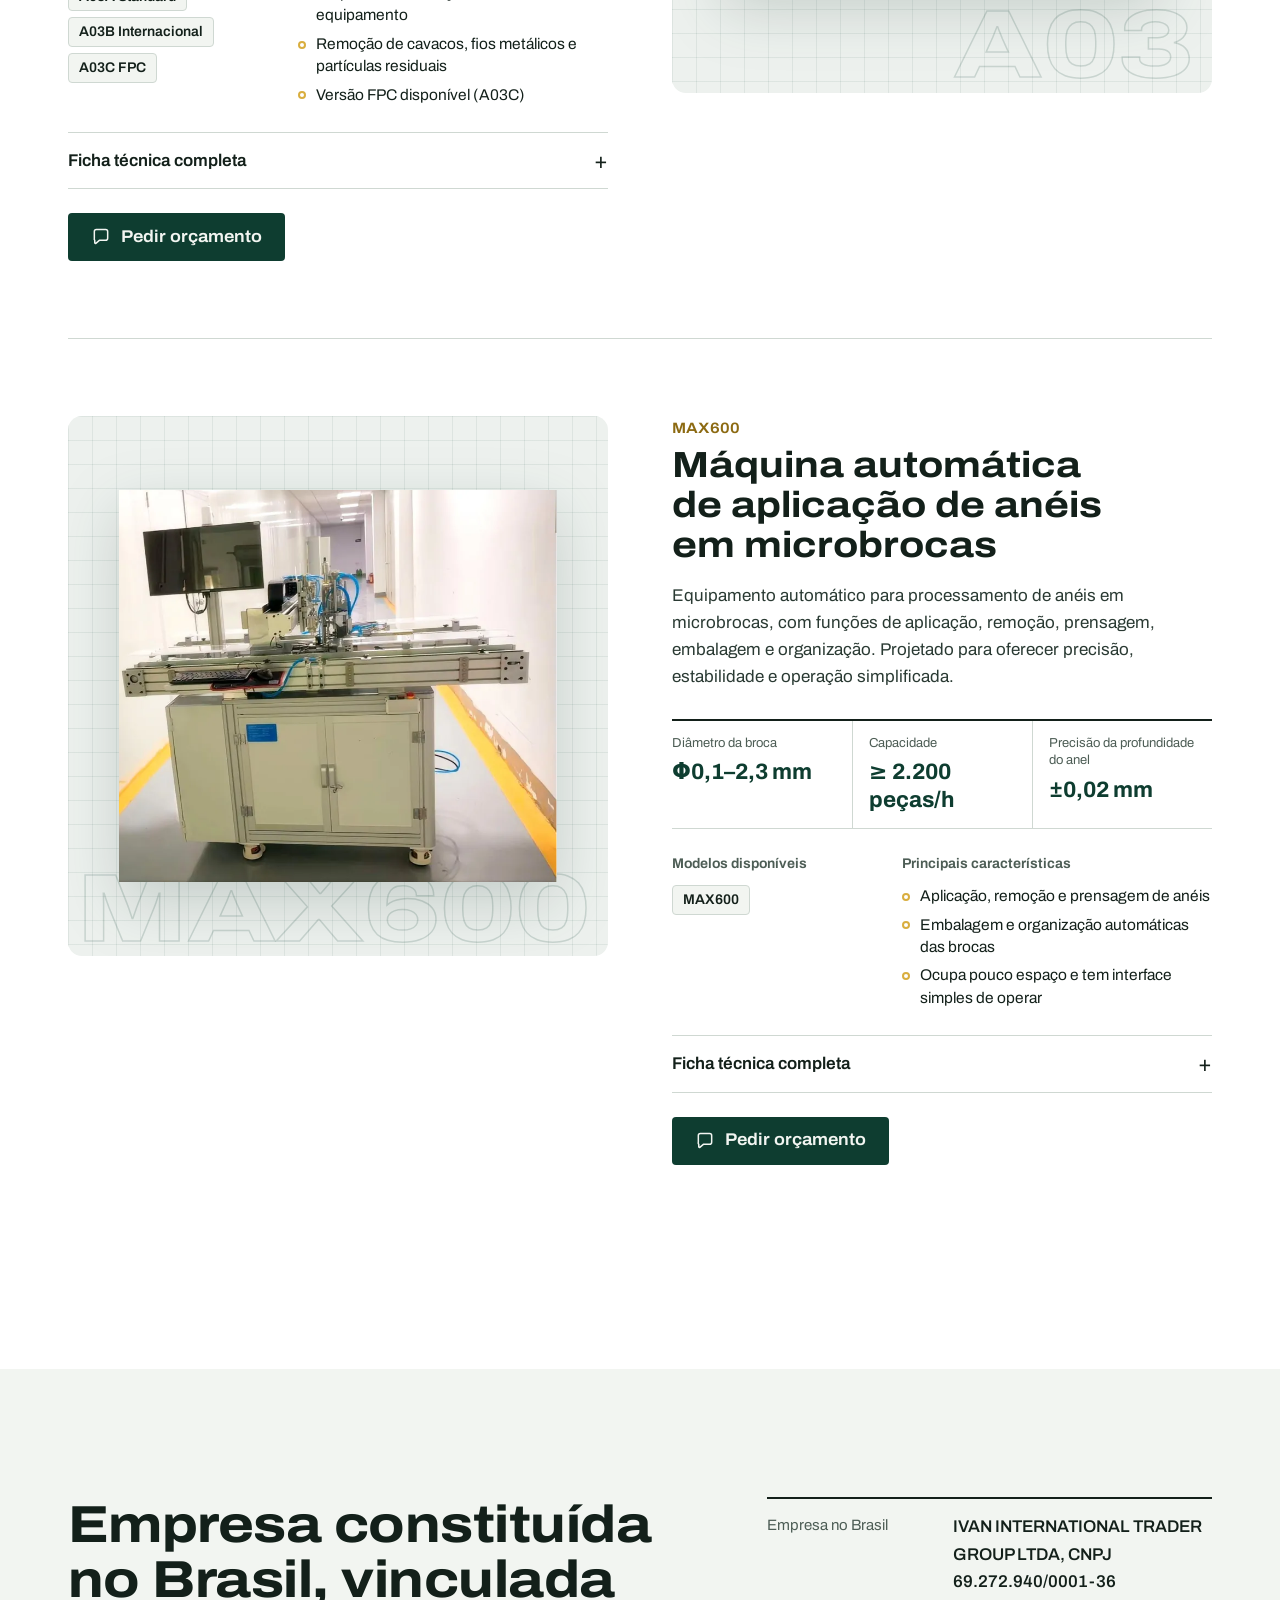
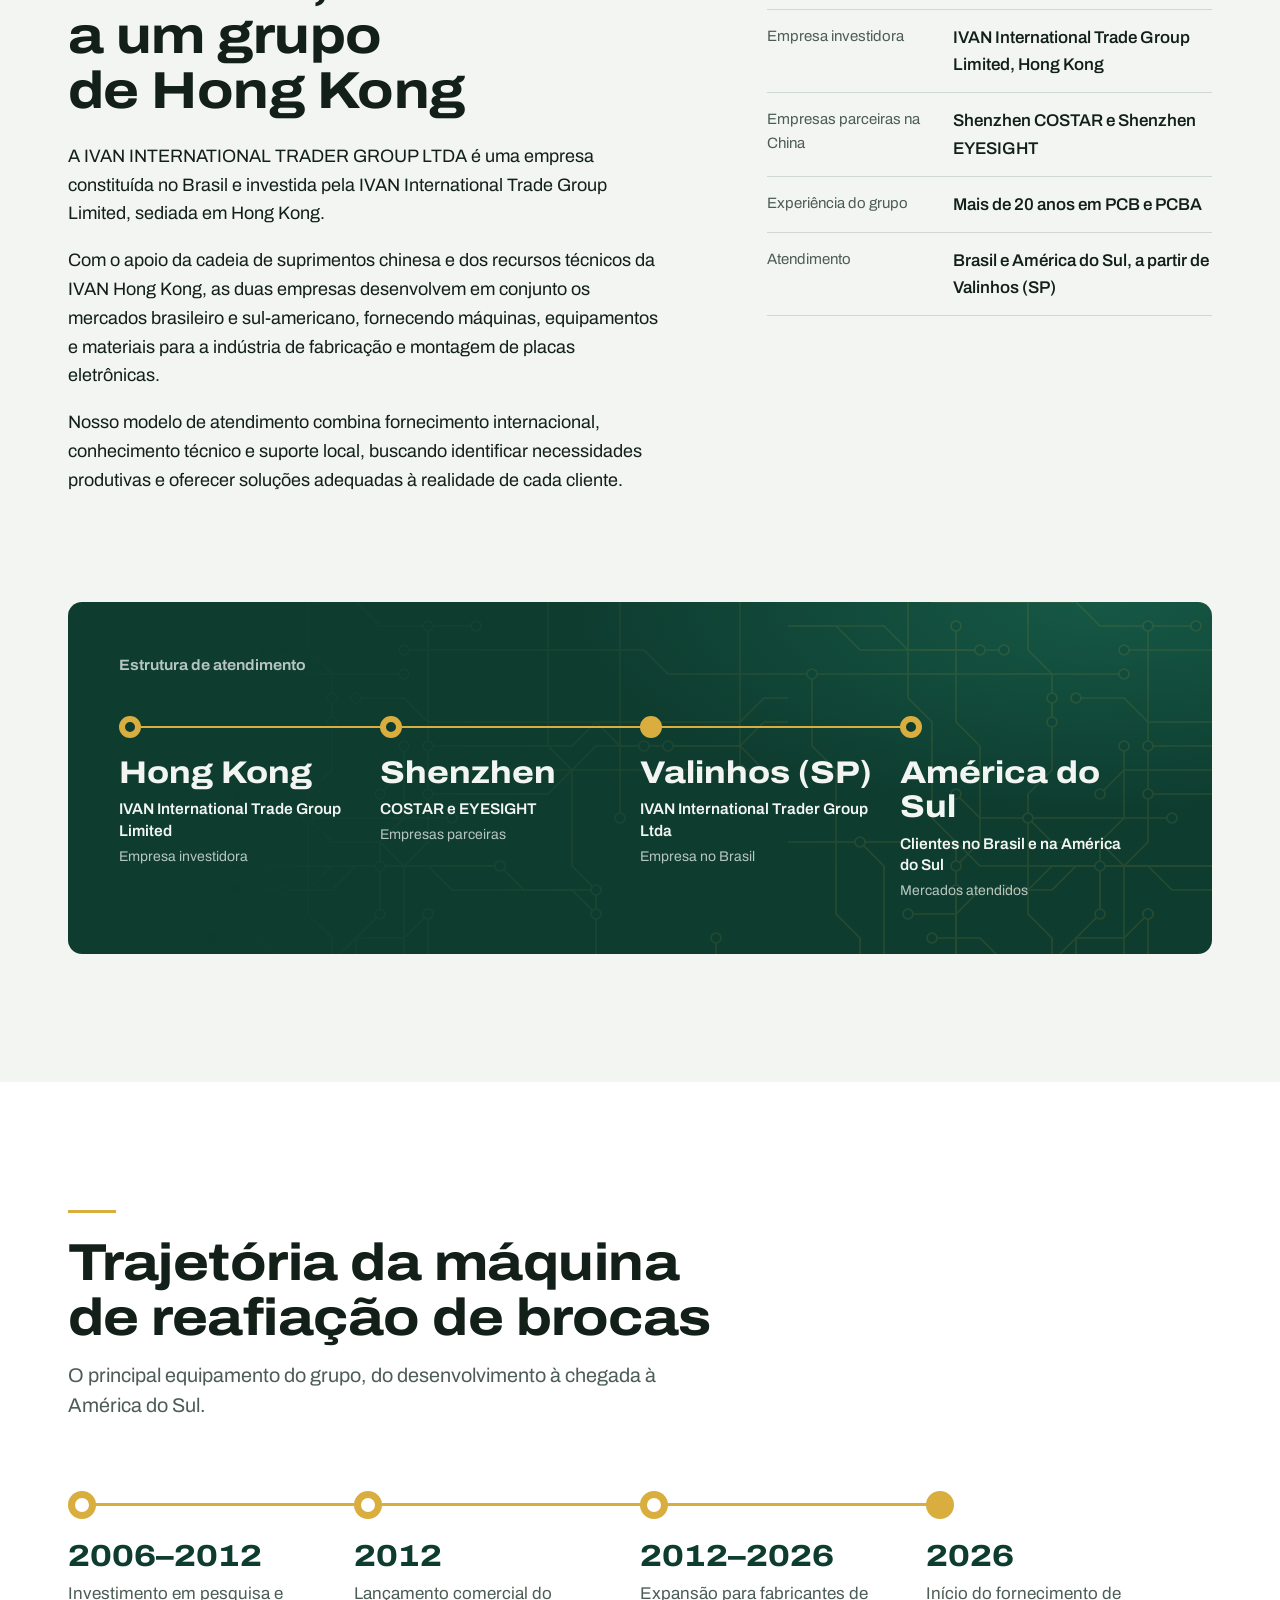
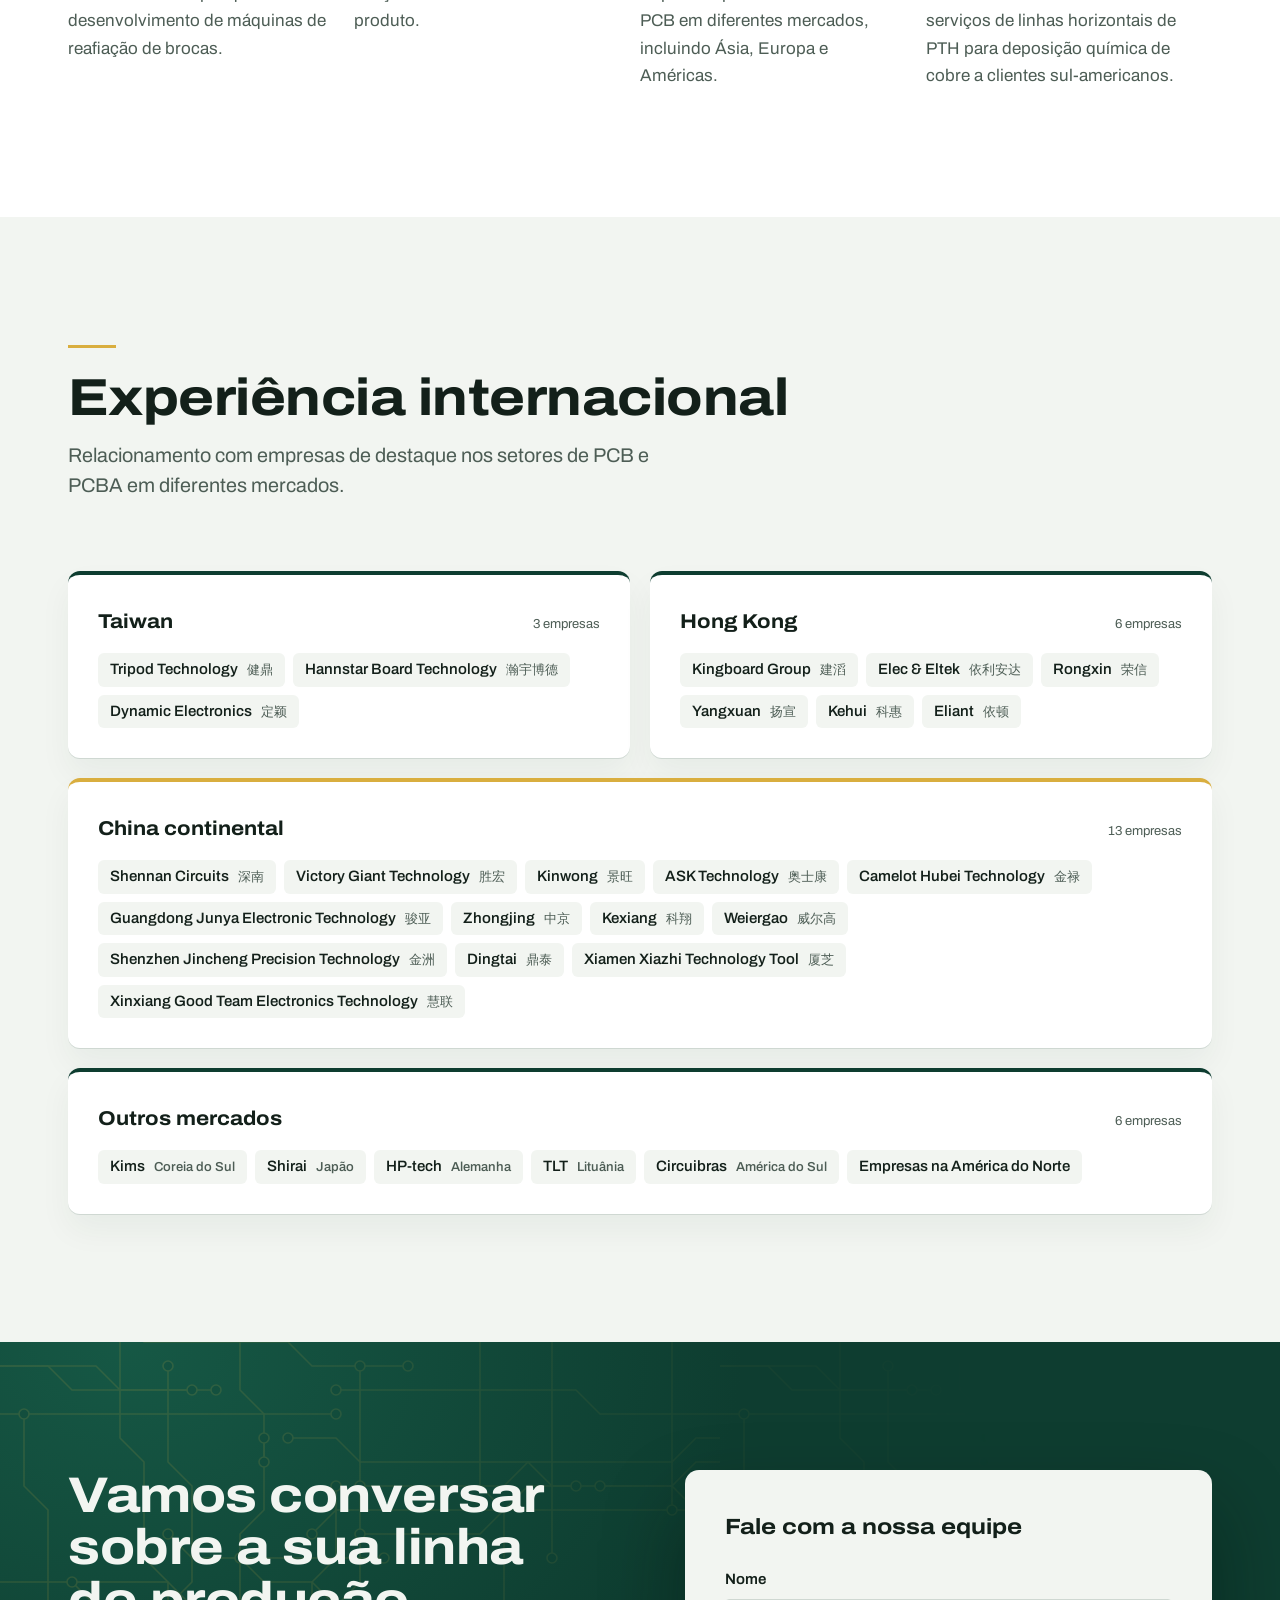
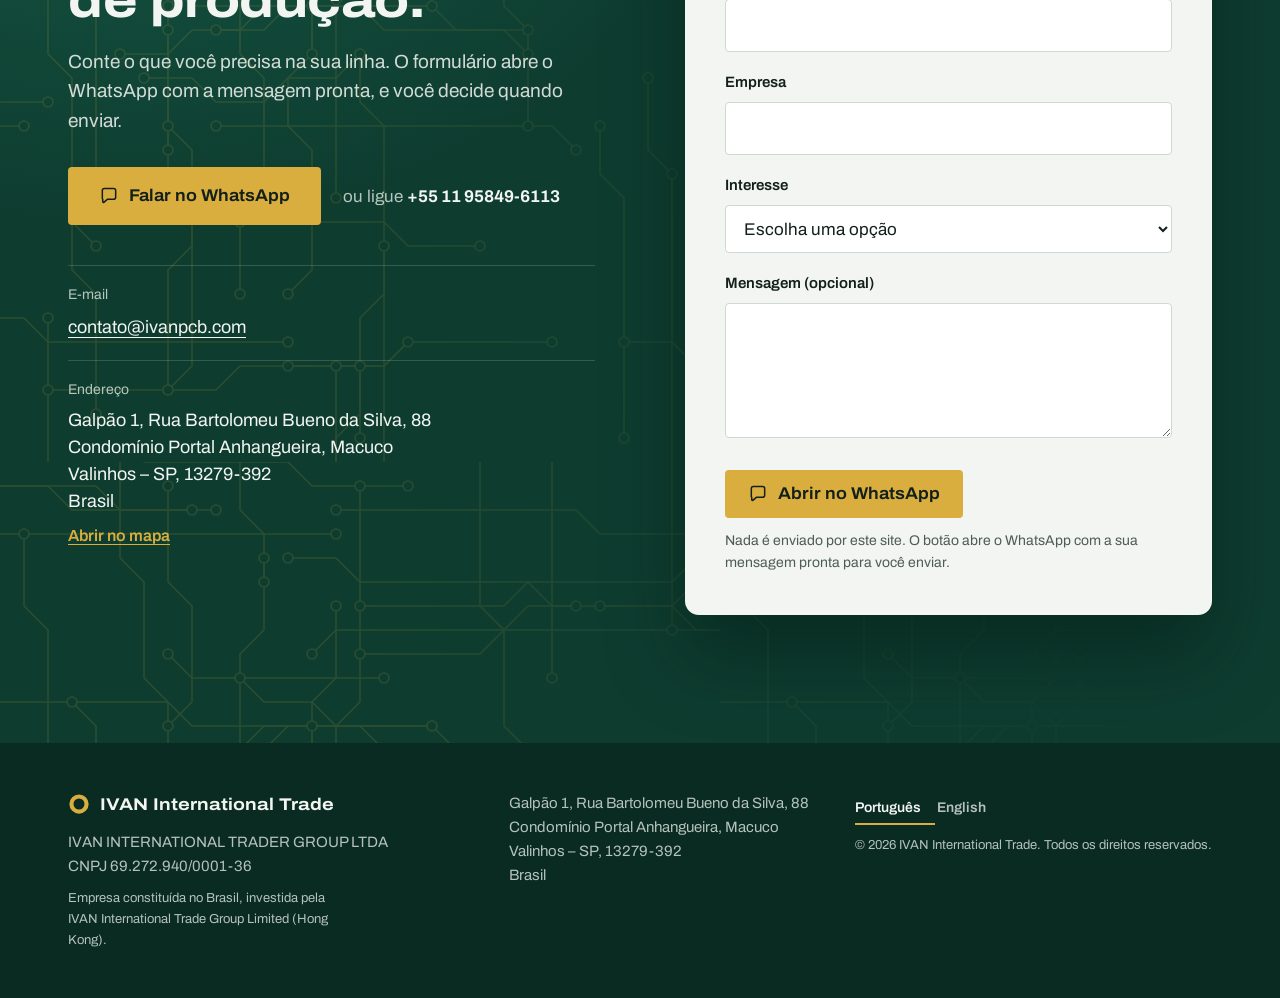
==== commit 41d1a3bc: "Add files via upload" ====
--- a/docs/index.html
+++ b/docs/index.html
@@ -22,7 +22,7 @@
 <meta name="twitter:card" content="summary_large_image">
 <link rel="preload" href="assets/fonts/archivo-latin-wdth-normal.woff2" as="font" type="font/woff2" crossorigin>
 <link rel="stylesheet" href="assets/css/site.css">
-<script type="application/ld+json">{"@context": "https://schema.org", "@type": "Organization", "name": "IVAN INTERNATIONAL TRADER GROUP LTDA", "alternateName": "IVAN International Trade", "legalName": "IVAN INTERNATIONAL TRADER GROUP LTDA", "taxID": "69.272.940/0001-36", "description": "Empresa constituída no Brasil, investida pela IVAN International Trade Group Limited (Hong Kong).", "telephone": "+5511958496113", "address": {"@type": "PostalAddress", "streetAddress": "Rua Bartolomeu Bueno da Silva, 88, Galpão 1, Condomínio Portal Anhangueira", "addressLocality": "Valinhos", "addressRegion": "SP", "postalCode": "13279-392", "addressCountry": "BR"}, "areaServed": ["BR", "South America"], "url": "https://ivanpcb.com/", "logo": "https://ivanpcb.com/assets/apple-touch-icon.png"}</script>
+<script type="application/ld+json">{"@context": "https://schema.org", "@type": "Organization", "name": "IVAN INTERNATIONAL TRADER GROUP LTDA", "alternateName": "IVAN International Trade", "legalName": "IVAN INTERNATIONAL TRADER GROUP LTDA", "taxID": "69.272.940/0001-36", "description": "Empresa constituída no Brasil, investida pela IVAN International Trade Group Limited (Hong Kong).", "telephone": "+5511958496113", "email": "contato@ivanpcb.com", "address": {"@type": "PostalAddress", "streetAddress": "Rua Bartolomeu Bueno da Silva, 88, Galpão 1, Condomínio Portal Anhangueira", "addressLocality": "Valinhos", "addressRegion": "SP", "postalCode": "13279-392", "addressCountry": "BR"}, "areaServed": ["BR", "South America"], "url": "https://ivanpcb.com/", "logo": "https://ivanpcb.com/assets/apple-touch-icon.png"}</script>
 </head>
 <body>
 <a class="skip" href="#main">Pular para o conteúdo</a>
@@ -307,6 +307,7 @@
         <span class="contact-or">ou ligue <a href="tel:+5511958496113">+55 11 95849-6113</a></span>
       </div>
       <dl class="contact-list">
+        <div><dt>E-mail</dt><dd><a href="mailto:contato@ivanpcb.com">contato@ivanpcb.com</a></dd></div>
         <div><dt>Endereço</dt><dd><address>Galpão 1, Rua Bartolomeu Bueno da Silva, 88<br>Condomínio Portal Anhangueira, Macuco<br>Valinhos – SP, 13279-392<br>Brasil</address>
           <a class="map-link" href="https://www.google.com/maps/search/?api=1&amp;query=Rua+Bartolomeu+Bueno+da+Silva+88+Valinhos+SP+13279-392" target="_blank" rel="noopener">Abrir no mapa</a></dd></div>
       </dl>
